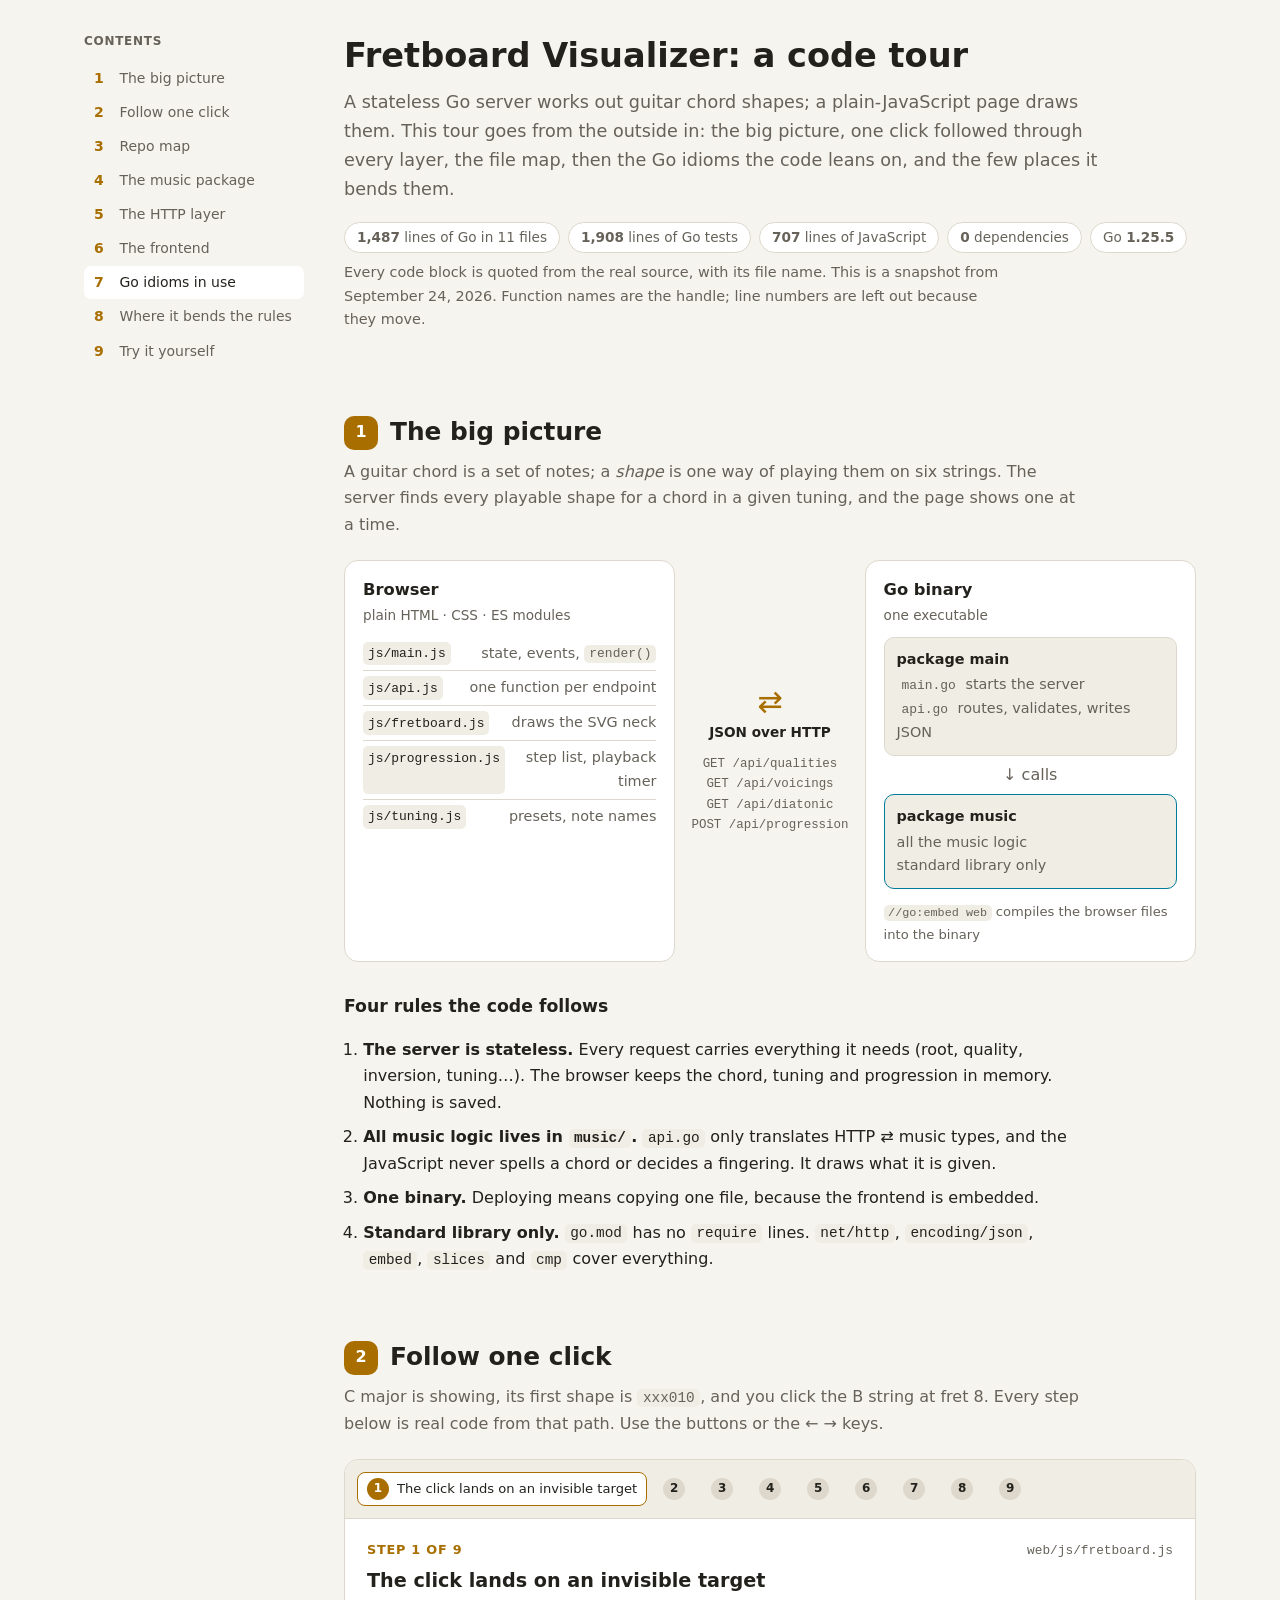
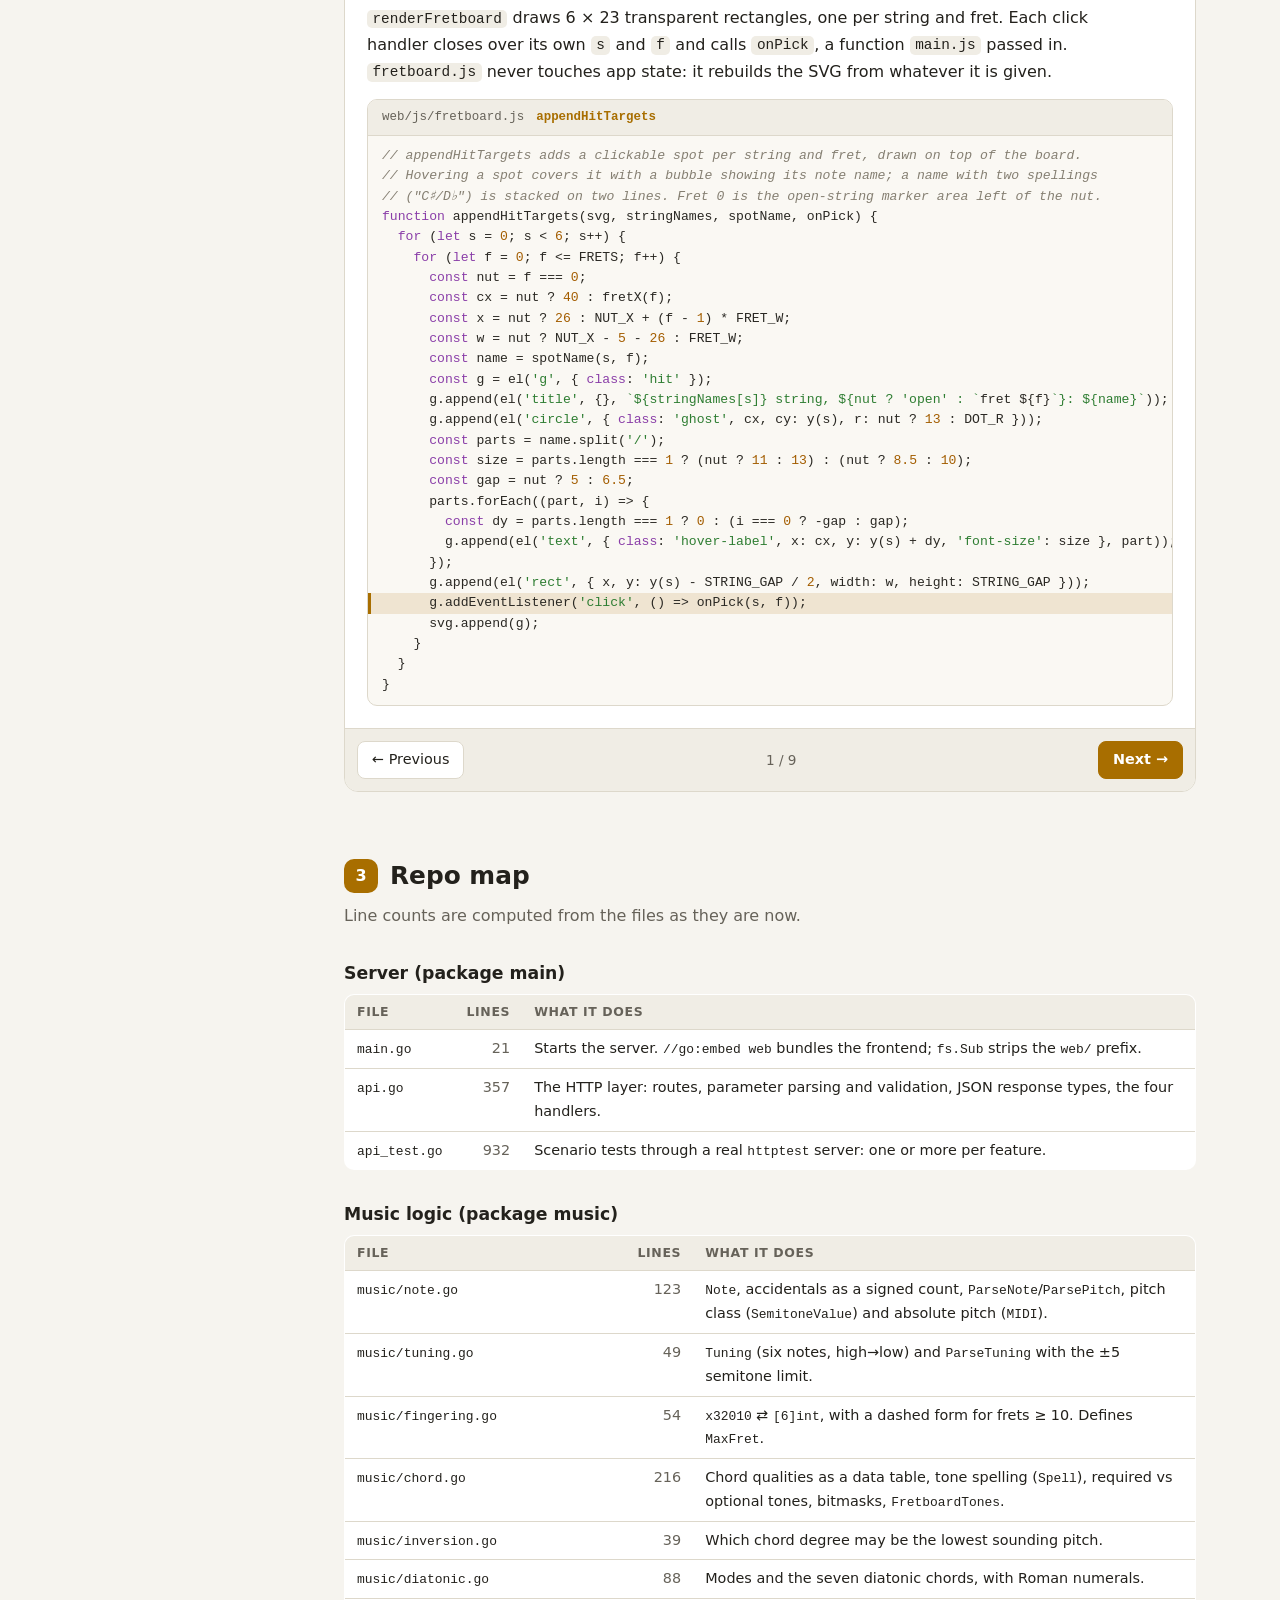
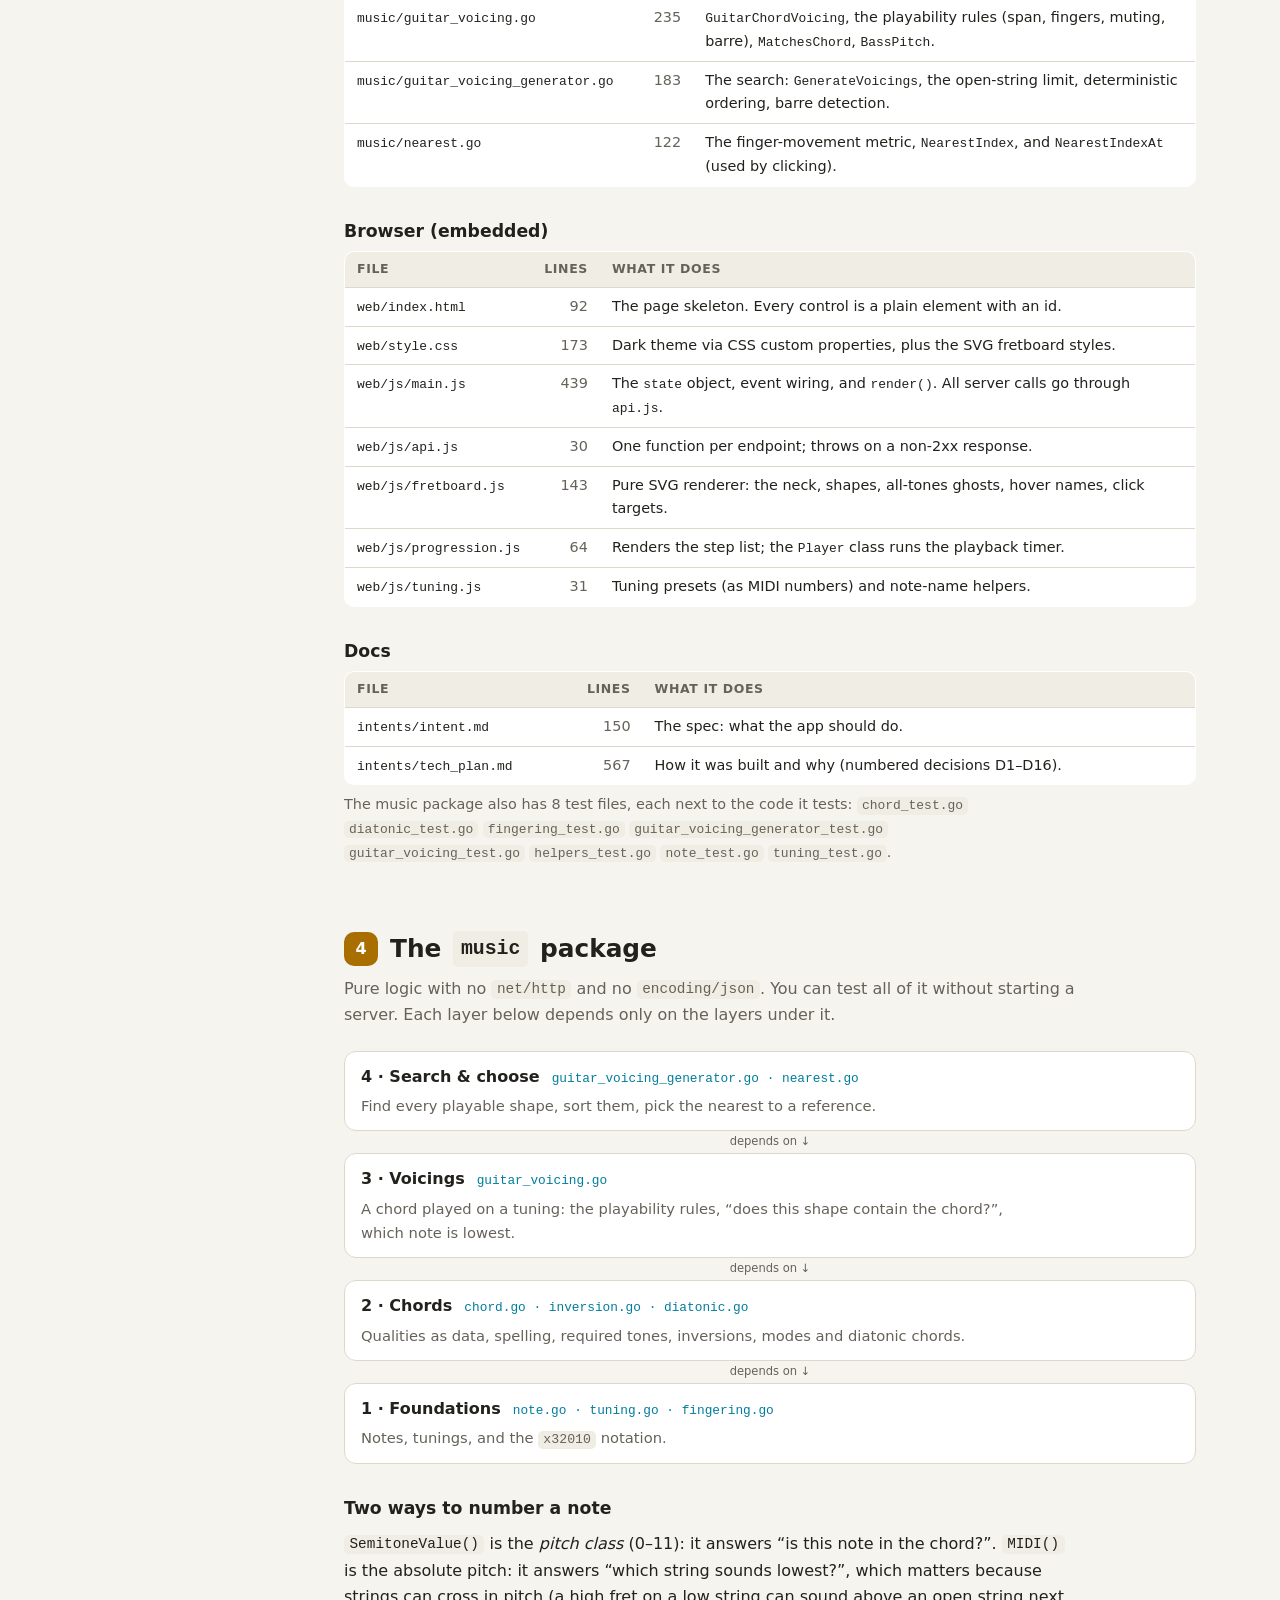
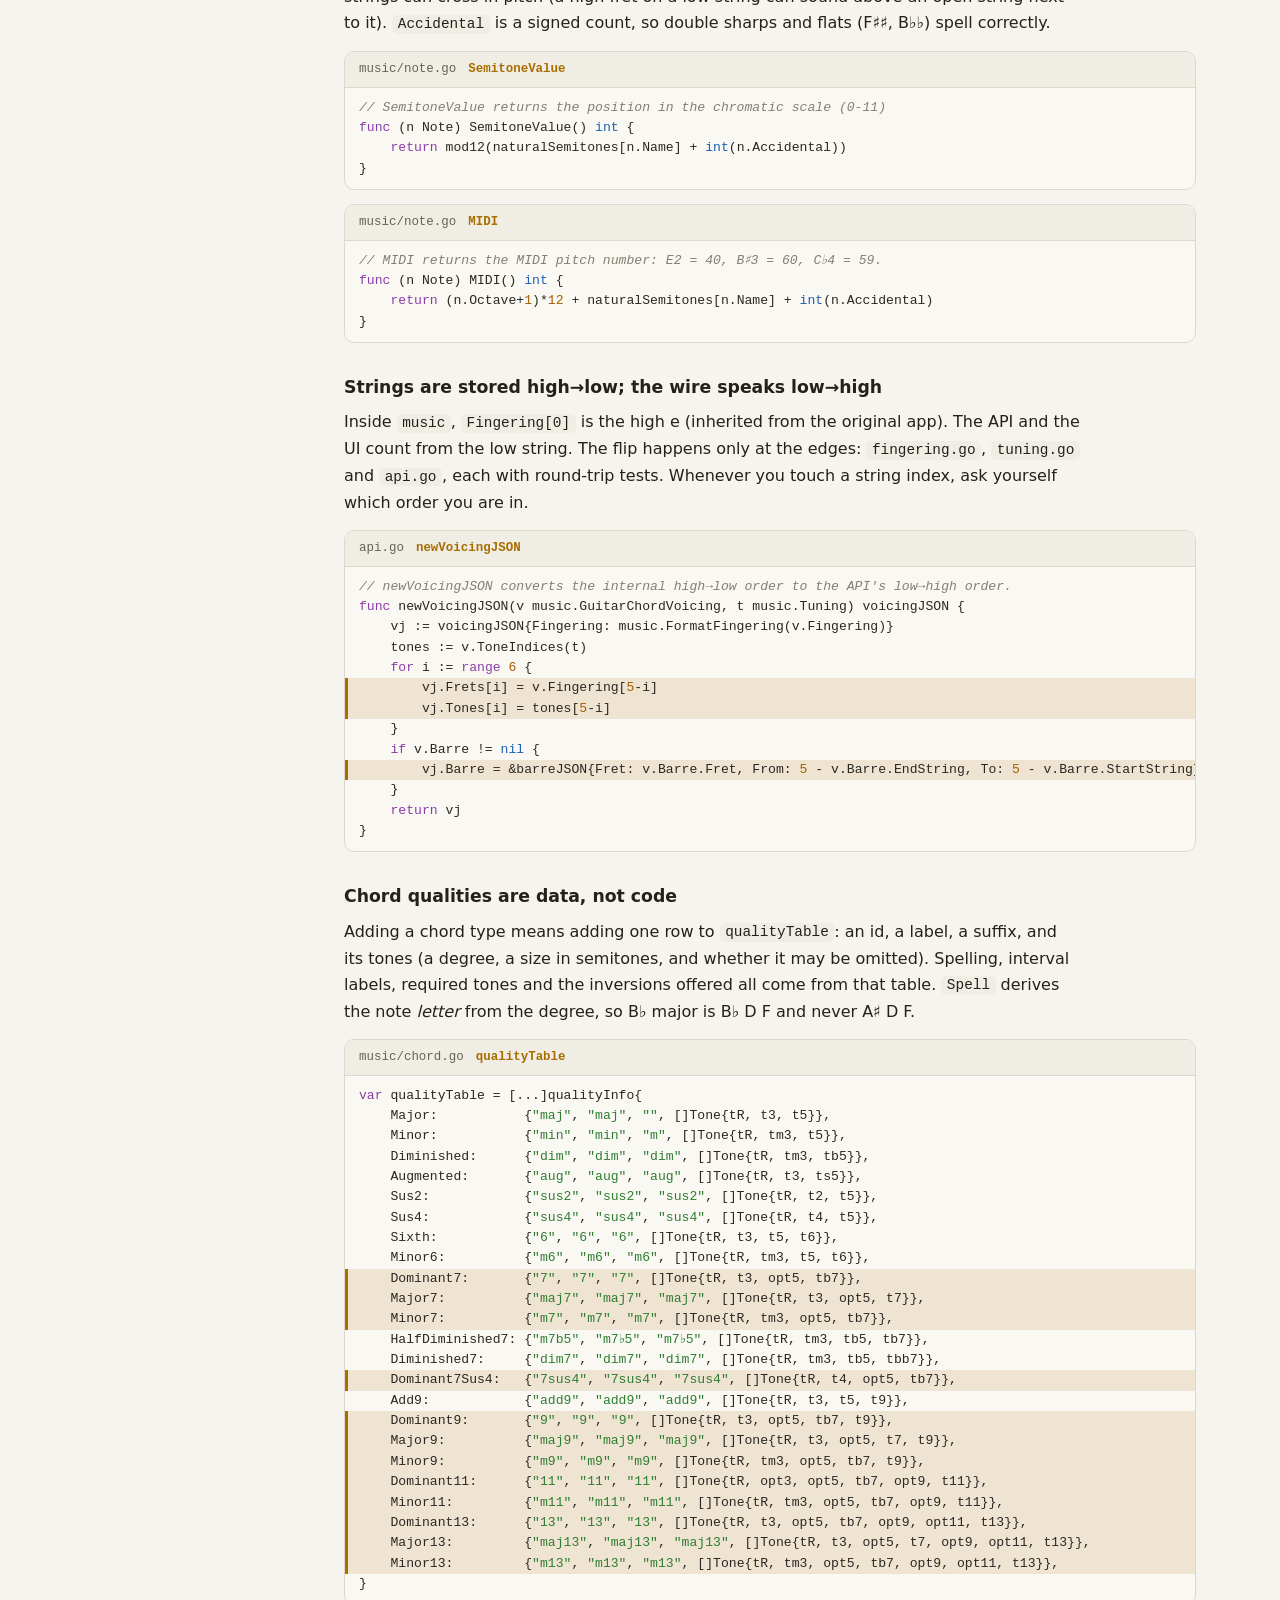
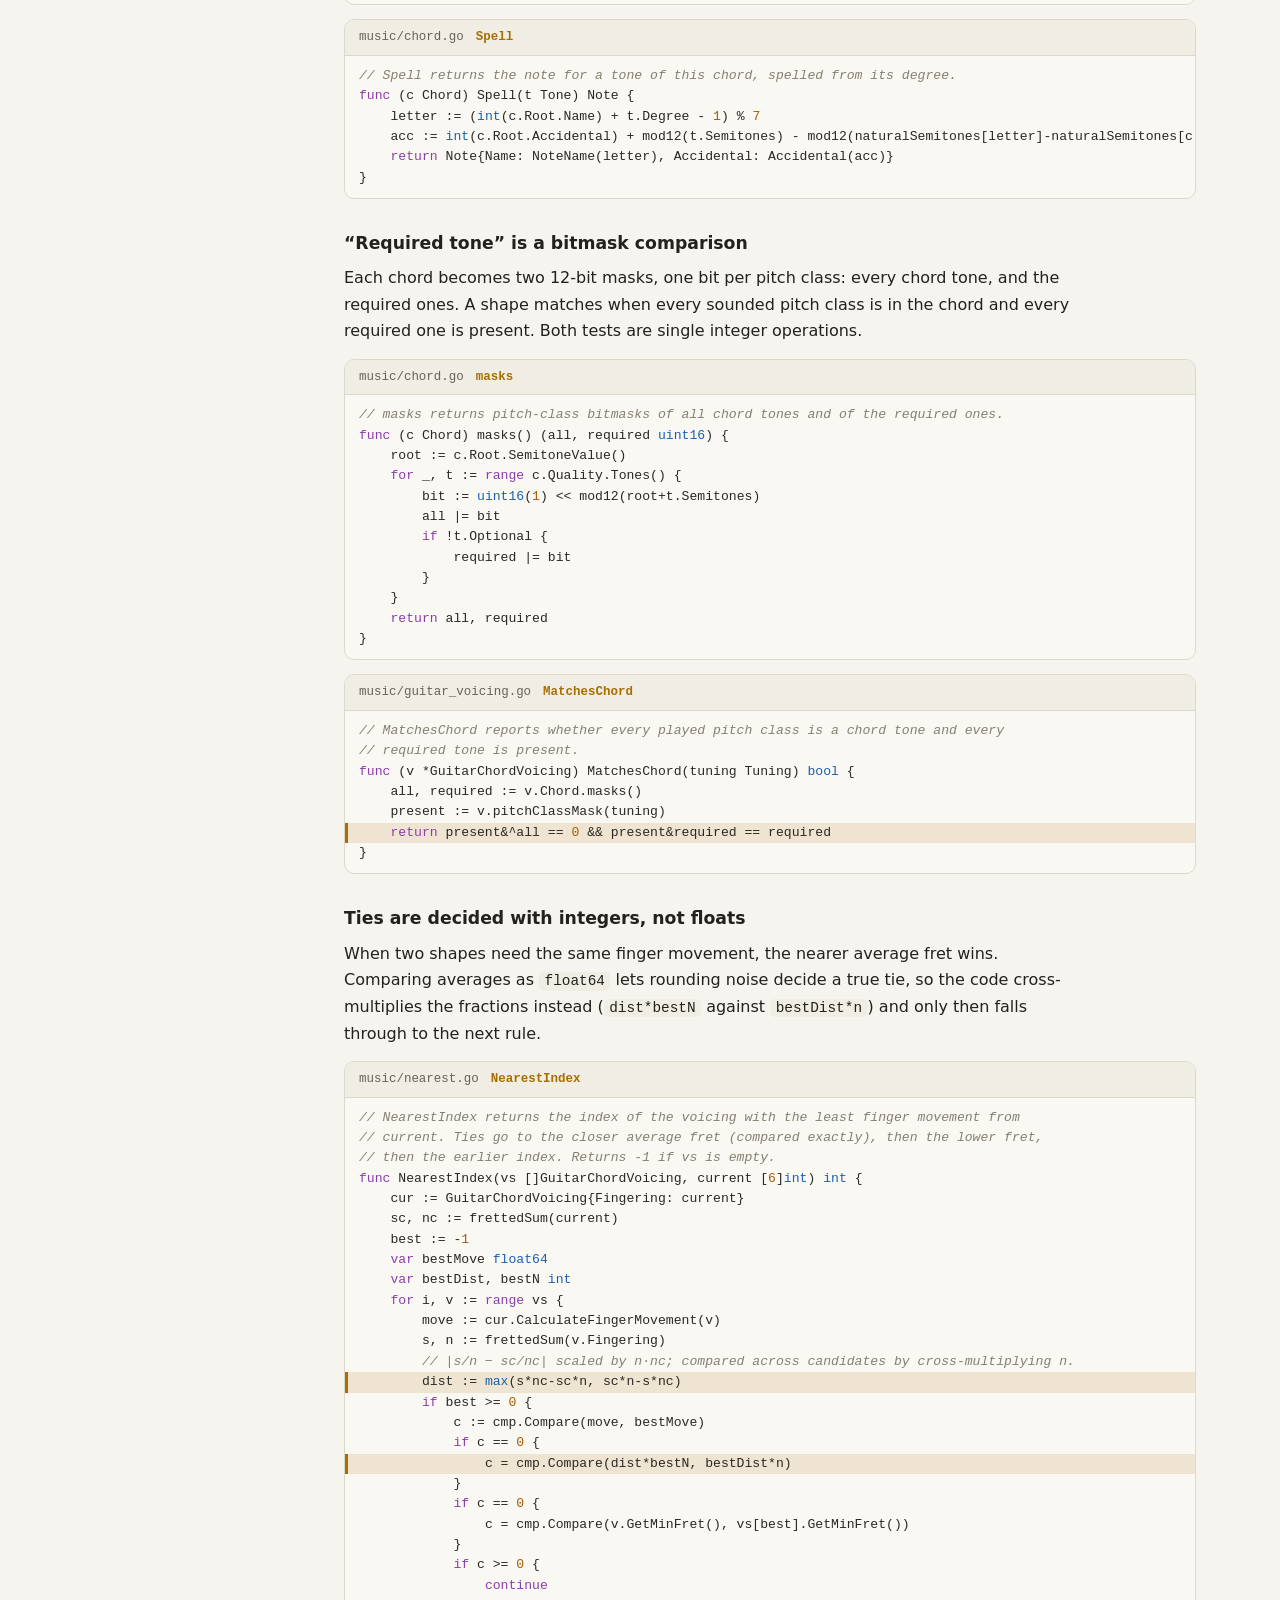
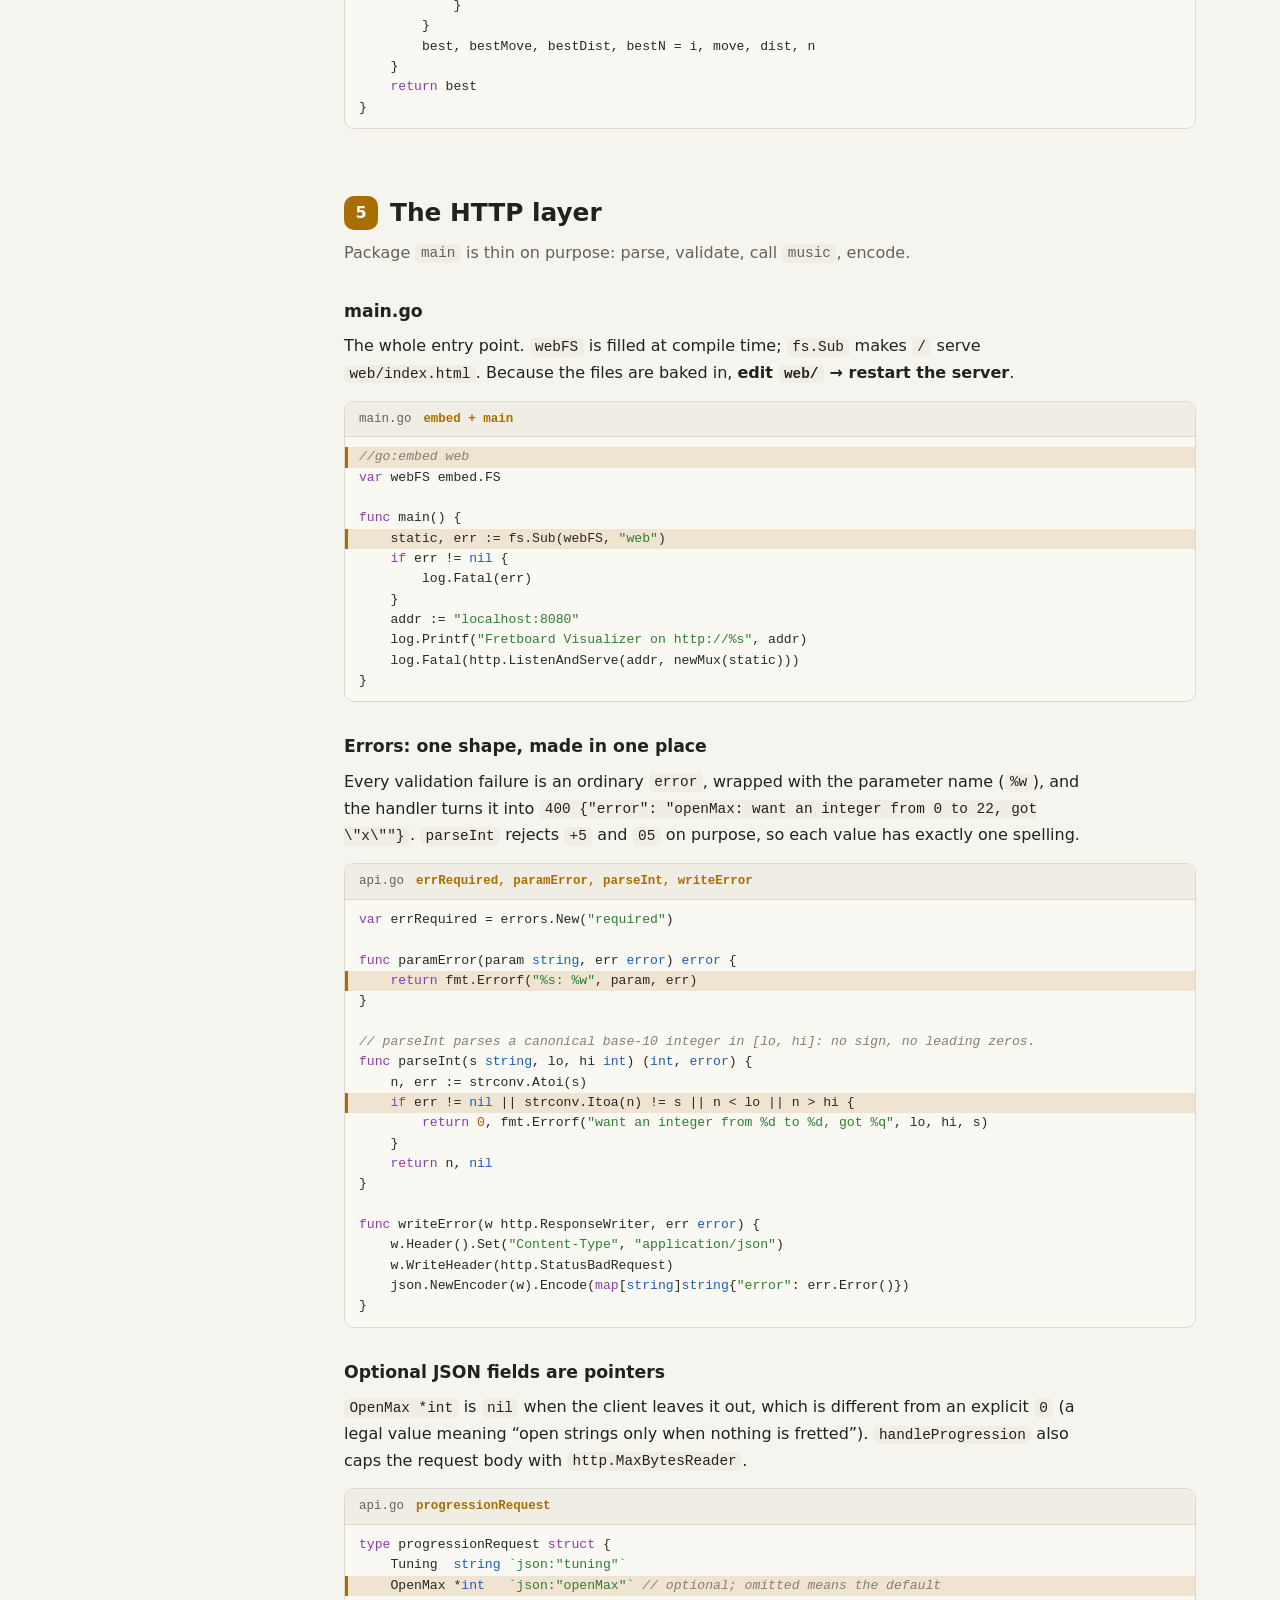
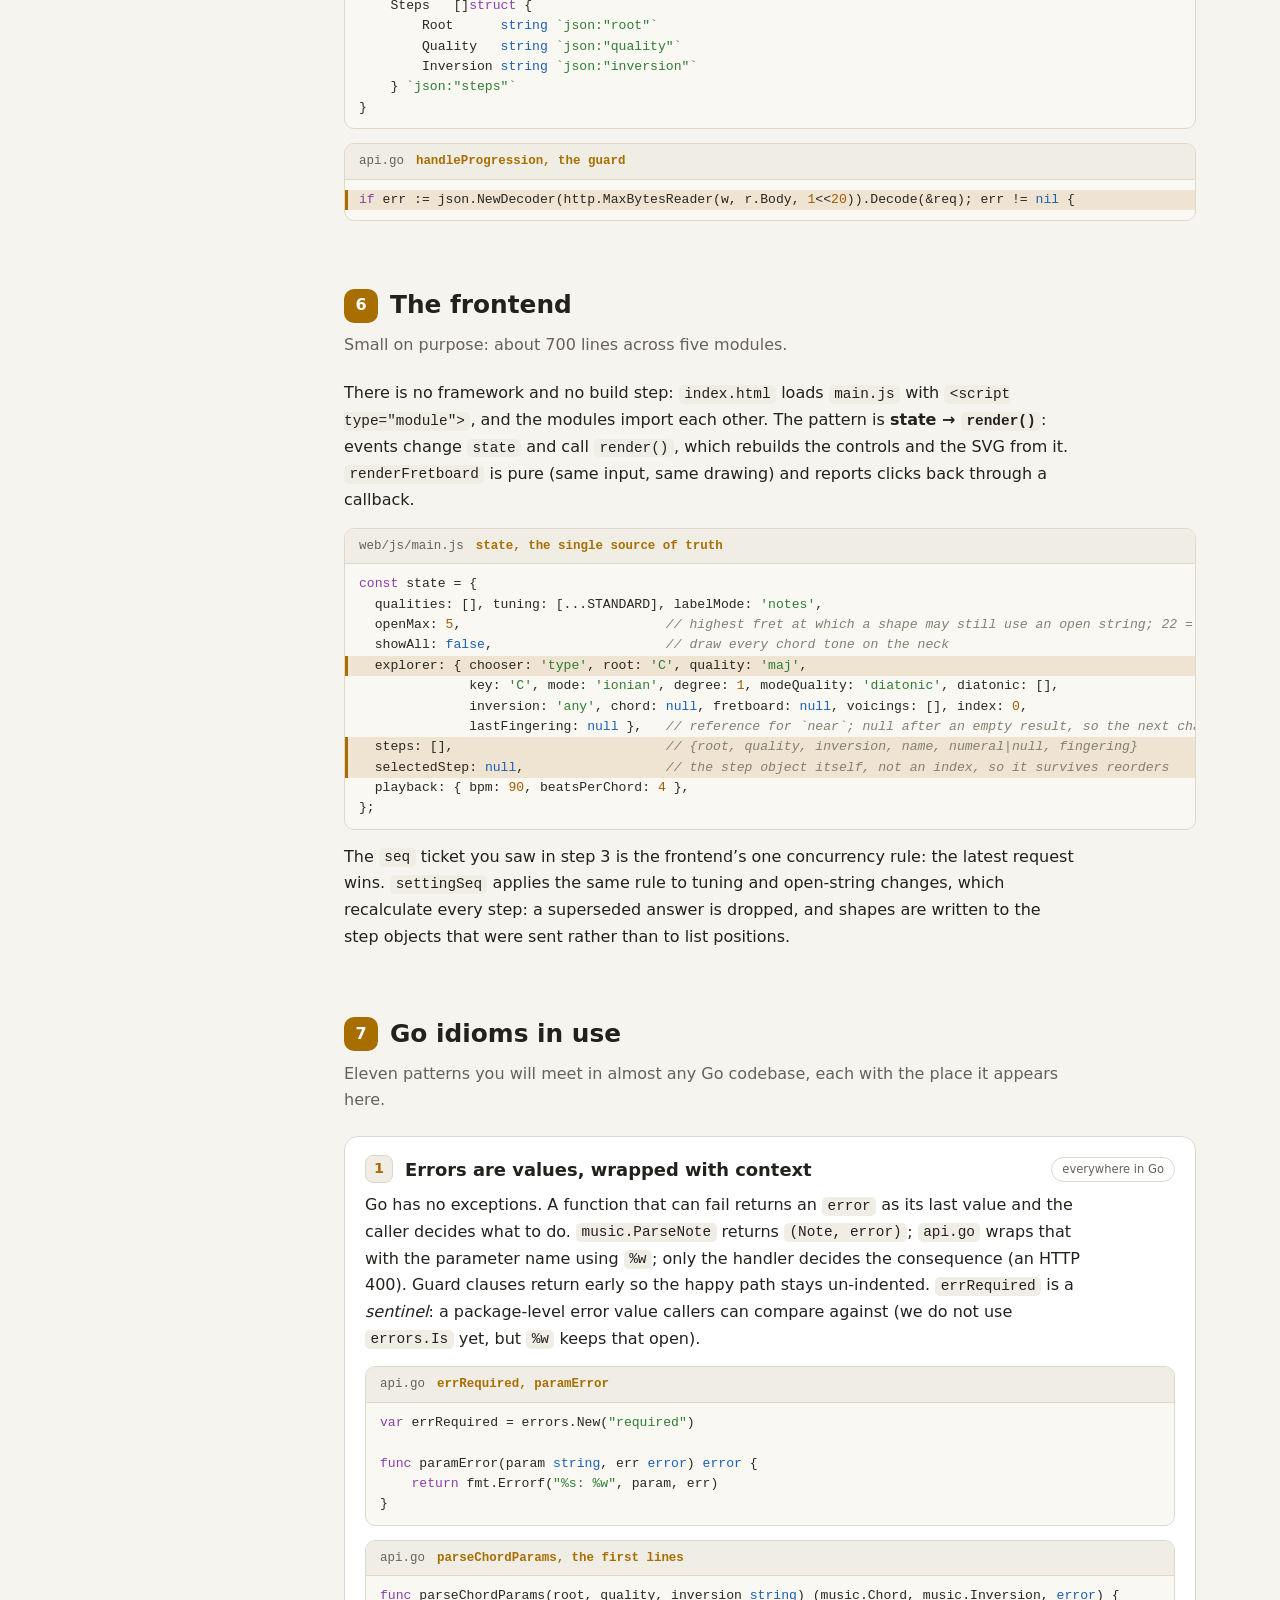
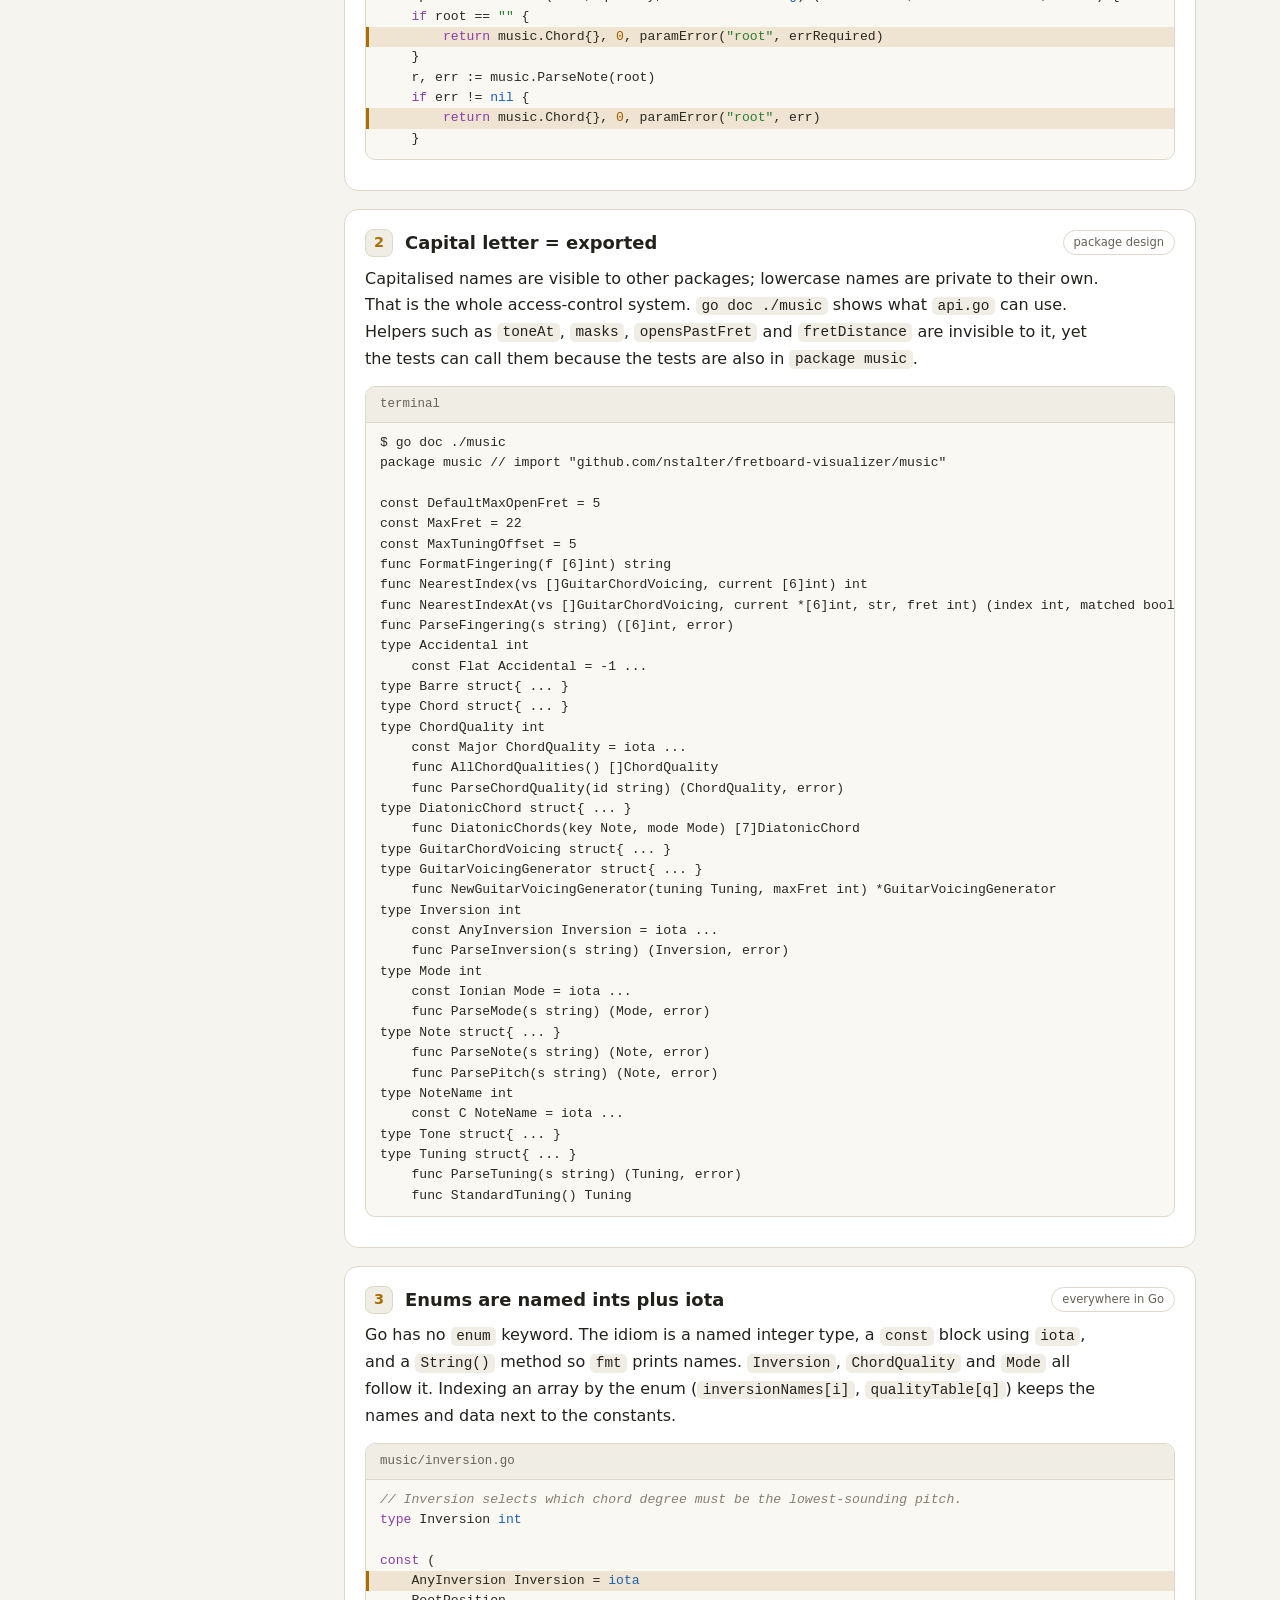
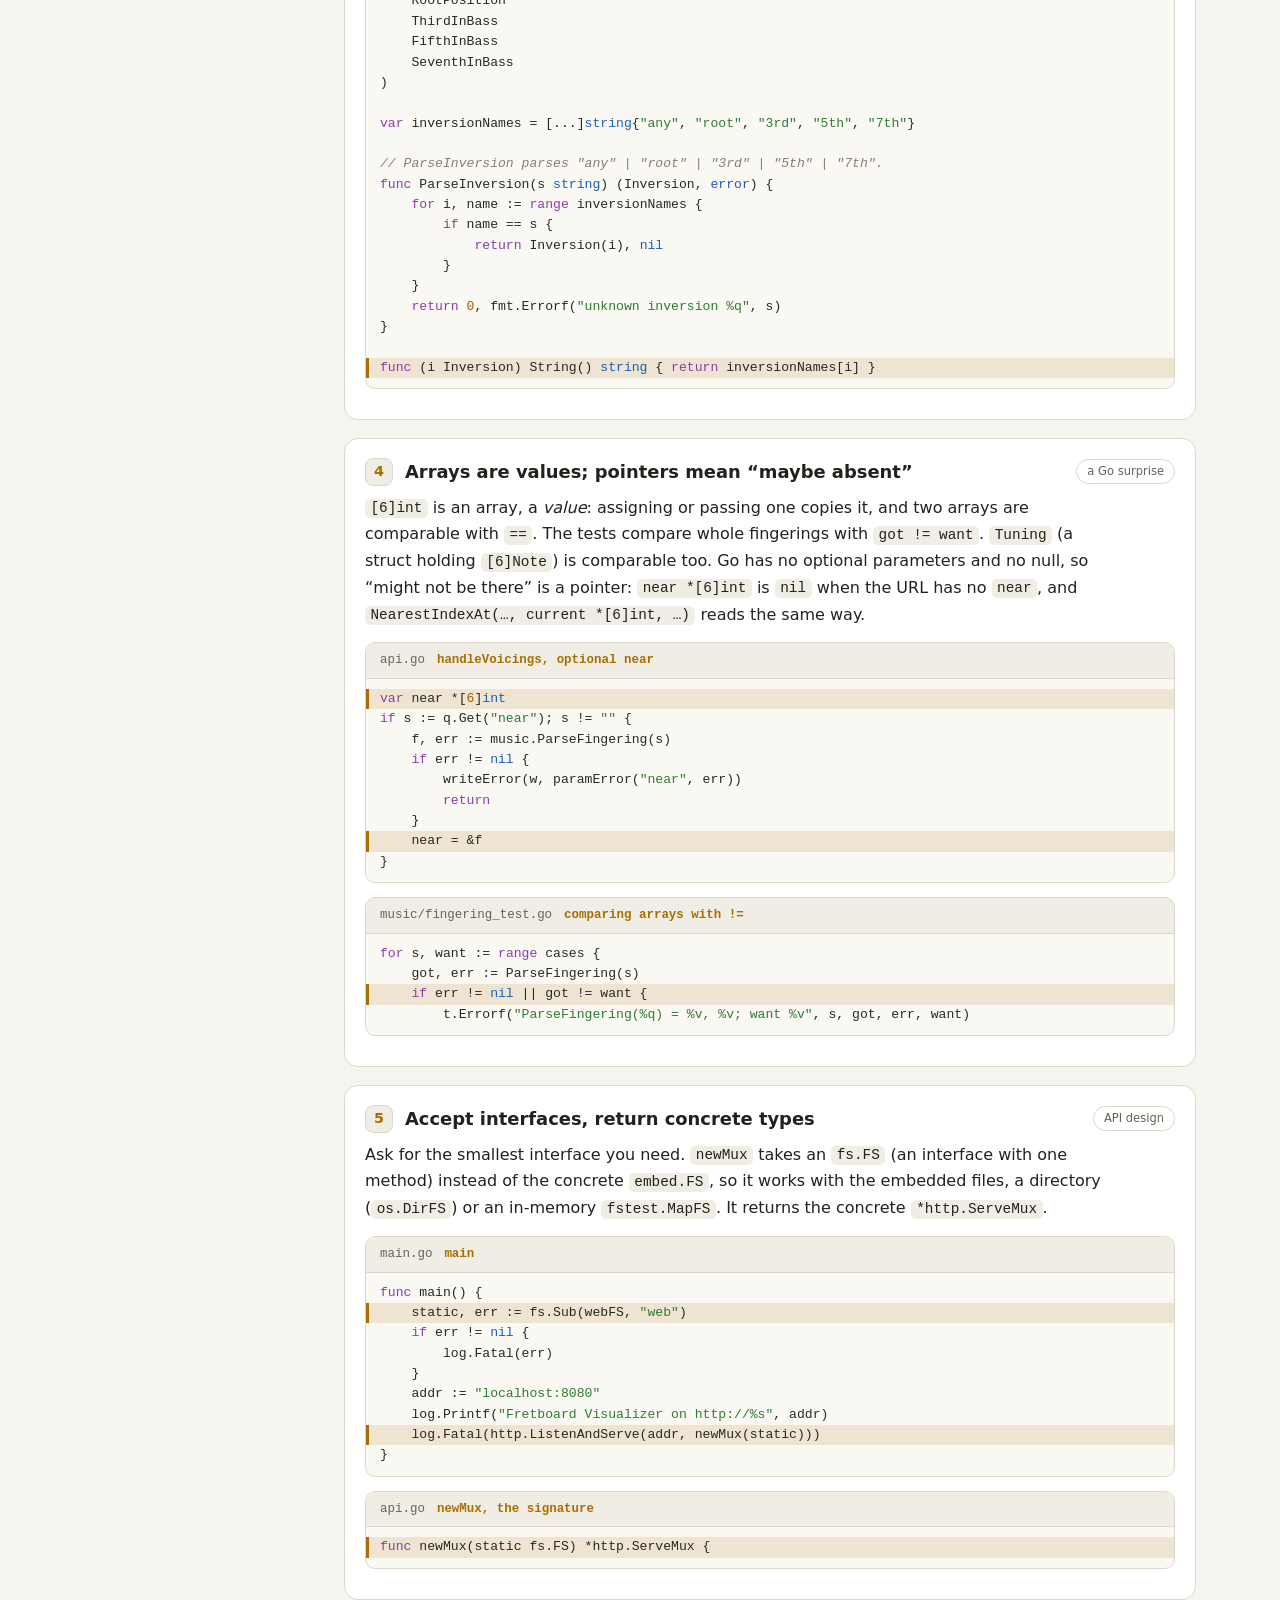
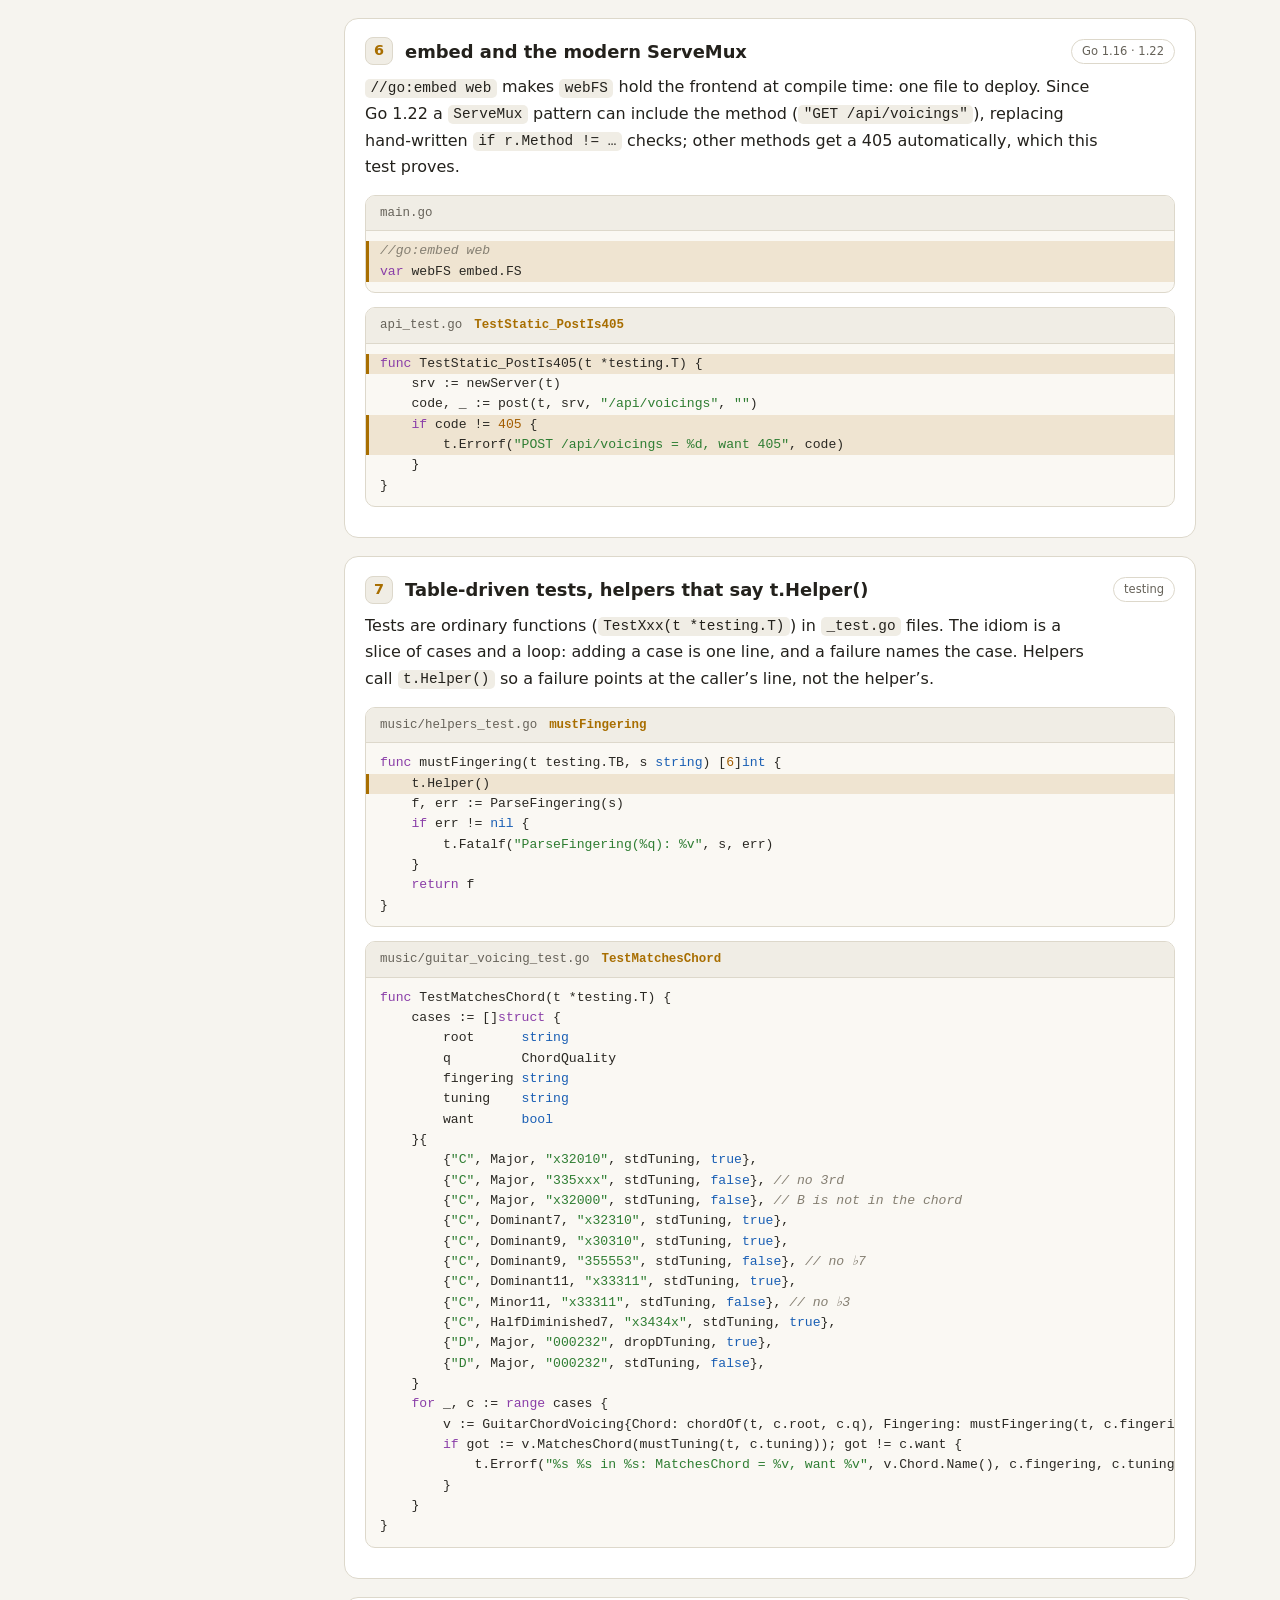
==== docs/code-tour.html @ f8a9f5ad "Add the spec, tech plan, code tour and README for the web app - intents/intent.md: what the app shou" ====
<!doctype html><html lang="en"><head><meta charset="utf-8"><meta name="viewport" content="width=device-width, initial-scale=1"><title>Fretboard Visualizer: code tour</title><style>
:root{--bg:#15171c;--panel:#1e2128;--panel2:#252932;--edge:#2f3440;--text:#e8e6e1;--muted:#9a9ca3;--accent:#e0a73a;--accent-ink:#1f1604;--link:#7db3ff;
--code-bg:#0f1115;--code-text:#d6d4cf;--k:#c792ea;--s:#a5d6a7;--c:#7f8794;--n:#f2b84b;--t:#82aaff;--hl:rgba(224,167,58,.17);--go:#00add8}
@media (prefers-color-scheme:light){:root{--bg:#f6f4ef;--panel:#fff;--panel2:#f0ede5;--edge:#ddd8cb;--text:#23211c;--muted:#666259;--accent:#a86e00;--accent-ink:#fff;--link:#1a5fb4;
--code-bg:#faf8f3;--code-text:#2a2823;--k:#8a3ea8;--s:#2e7d32;--c:#857f72;--n:#a35d00;--t:#1a5fb4;--hl:rgba(168,110,0,.14);--go:#007d9c}}
*{box-sizing:border-box}html{scroll-behavior:smooth;scroll-padding-top:20px}
body{margin:0;background:var(--bg);color:var(--text);font:16px/1.65 system-ui,-apple-system,"Segoe UI",sans-serif}
a{color:var(--link)}code,pre{font-family:ui-monospace,"SF Mono",Menlo,Consolas,monospace}
code{font-size:.9em;background:var(--panel2);padding:.1em .38em;border-radius:5px}
.wrap{display:grid;grid-template-columns:220px minmax(0,1fr);gap:40px;max-width:1160px;margin:0 auto;padding:0 24px}
nav.toc{position:sticky;top:0;align-self:start;height:100vh;overflow:auto;padding:32px 0;font-size:14px}
nav.toc strong{display:block;margin-bottom:10px;color:var(--muted);font-weight:600;text-transform:uppercase;letter-spacing:.06em;font-size:12px}
nav.toc a{display:flex;gap:10px;padding:5px 10px;margin:1px 0;border-radius:7px;color:var(--muted);text-decoration:none}
nav.toc a b{color:var(--accent);font-weight:600;min-width:1.1em}
nav.toc a:hover{background:var(--panel)}nav.toc a.on{background:var(--panel);color:var(--text)}
main{min-width:0;padding:36px 0 110px}
header.hero{padding-bottom:8px}
h1{font-size:2.1rem;line-height:1.2;margin:0 0 12px}
.lead{font-size:1.1rem;color:var(--muted);max-width:44em;margin:0 0 18px}
.chips{display:flex;flex-wrap:wrap;gap:8px;margin:0 0 6px}
.chip{background:var(--panel);border:1px solid var(--edge);border-radius:99px;padding:3px 12px;font-size:.85rem;color:var(--muted)}
.chip code{background:none;padding:0}
a.chip.link{text-decoration:none;color:var(--link)}a.chip.link:hover{border-color:var(--link)}
.small{color:var(--muted);font-size:.9rem}
section{margin-top:64px}
h2{display:flex;align-items:center;gap:12px;font-size:1.55rem;margin:0 0 6px}
h2 .num{display:inline-grid;place-items:center;width:34px;height:34px;border-radius:10px;background:var(--accent);color:var(--accent-ink);font-size:1rem;font-weight:700}
h2 code{font-size:.8em}
h3{font-size:1.08rem;margin:30px 0 6px}
p.intro{color:var(--muted);margin:4px 0 22px;max-width:46em}
p{margin:8px 0;max-width:46em}
/* architecture */
.arch{display:grid;grid-template-columns:1fr auto 1fr;gap:16px;align-items:stretch;margin:8px 0 6px}
.box{background:var(--panel);border:1px solid var(--edge);border-radius:14px;padding:16px 18px}
.box h4{margin:0 0 10px;font-size:1.02rem;display:flex;flex-direction:column}
.box h4 span{font-weight:400;color:var(--muted);font-size:.85rem}
.files{list-style:none;margin:0;padding:0}.files li{display:flex;justify-content:space-between;gap:10px;padding:5px 0;border-top:1px solid var(--edge);font-size:.9rem}
.files li:first-child{border-top:0}.files li span{color:var(--muted);text-align:right}
.wire{display:flex;flex-direction:column;align-items:center;justify-content:center;text-align:center;font-size:.85rem;color:var(--muted);gap:4px}
.wire .arrow{font-size:1.9rem;color:var(--accent);line-height:1}.wire strong{color:var(--text)}
.wire ul{list-style:none;margin:6px 0 0;padding:0;font-family:ui-monospace,Menlo,monospace;font-size:.78rem}
.server .pkg{border:1px solid var(--edge);border-radius:10px;padding:10px 12px;background:var(--panel2);font-size:.9rem}
.server .pkg b{display:block;margin-bottom:2px}.server .pkg span{color:var(--muted)}
.server .pkg.music{border-color:var(--go)}
.server .down{text-align:center;color:var(--muted);margin:6px 0}
.server .embed{margin-top:12px;font-size:.82rem;color:var(--muted)}
@media(max-width:820px){.arch{grid-template-columns:1fr}.wire{flex-direction:row;flex-wrap:wrap;justify-content:center}.wire .arrow{transform:rotate(90deg)}}
.rules{padding-left:1.2em;max-width:46em}.rules li{margin:8px 0}
/* stepper */
.stepper{border:1px solid var(--edge);background:var(--panel);border-radius:14px;overflow:hidden}
.step-nav{display:flex;flex-wrap:wrap;gap:6px;padding:12px;border-bottom:1px solid var(--edge);background:var(--panel2)}
.step-nav button{display:flex;align-items:center;gap:8px;font:inherit;font-size:.82rem;color:var(--muted);background:transparent;border:1px solid transparent;border-radius:8px;padding:5px 9px;cursor:pointer;text-align:left}
.step-nav button b{display:inline-grid;place-items:center;min-width:22px;height:22px;border-radius:99px;background:var(--edge);color:var(--text);font-size:.75rem}
.step-nav button span{display:none}
.step-nav button.on{color:var(--text);border-color:var(--accent);background:var(--panel)}.step-nav button.on b{background:var(--accent);color:var(--accent-ink)}
.step-nav button.on span{display:inline;max-width:26em}
.step-body{padding:6px 22px 8px}
.js .step{display:none}.js .step.active{display:block}
.step header{display:flex;flex-wrap:wrap;align-items:baseline;gap:4px 14px;margin-top:14px}
.step header h3{margin:0;font-size:1.2rem;flex:1 1 100%;order:2}
.stepno{order:1;color:var(--accent);font-size:.8rem;font-weight:600;text-transform:uppercase;letter-spacing:.06em}
.where{order:1;margin-left:auto;font-family:ui-monospace,Menlo,monospace;font-size:.8rem;color:var(--muted)}
.step-ctl{display:flex;align-items:center;justify-content:space-between;padding:12px;border-top:1px solid var(--edge);background:var(--panel2)}
.step-ctl button,button.more{font:inherit;font-size:.9rem;color:var(--text);background:var(--panel);border:1px solid var(--edge);border-radius:8px;padding:6px 14px;cursor:pointer}
.step-ctl button:hover,button.more:hover{border-color:var(--accent)}
.step-ctl button.primary{background:var(--accent);border-color:var(--accent);color:var(--accent-ink);font-weight:600}
#step-count{color:var(--muted);font-size:.85rem}
.see{margin:12px 0 4px;font-size:.85rem;color:var(--muted)}
/* code */
figure.code{margin:14px 0;border:1px solid var(--edge);border-radius:10px;background:var(--code-bg);overflow:hidden;position:relative}
figure.code figcaption{display:flex;flex-wrap:wrap;gap:4px 12px;align-items:baseline;padding:7px 14px;border-bottom:1px solid var(--edge);background:var(--panel2);font-size:.78rem}
figcaption .file{font-family:ui-monospace,Menlo,monospace;color:var(--muted)}figcaption .fn{font-family:ui-monospace,Menlo,monospace;color:var(--accent);font-weight:600}
figure.code pre{margin:0;padding:10px 14px;overflow-x:auto;font-size:.82rem;line-height:1.55;color:var(--code-text);tab-size:4}
figure.code pre code{background:none;padding:0;font-size:inherit;display:block}
.ln{display:block;white-space:pre;padding:0 14px;margin:0 -14px}.ln.hl{background:var(--hl);box-shadow:inset 3px 0 0 var(--accent)}
.k{color:var(--k)}.s{color:var(--s)}.c{color:var(--c);font-style:italic}.n{color:var(--n)}.t{color:var(--t)}
figure.term pre{color:var(--code-text)}
.js figure.long:not(.open) pre{max-height:31em;overflow:hidden}
.js figure.long:not(.open)::after{content:"";position:absolute;left:0;right:0;bottom:42px;height:70px;background:linear-gradient(transparent,var(--code-bg));pointer-events:none}
figure.long button.more{display:block;width:calc(100% - 24px);margin:10px 12px 12px}
/* table */
table.map{width:100%;border-collapse:collapse;font-size:.9rem;background:var(--panel);border:1px solid var(--edge);border-radius:10px;overflow:hidden}
table.map th,table.map td{text-align:left;padding:7px 12px;border-top:1px solid var(--edge);vertical-align:top}
table.map thead th{border-top:0;background:var(--panel2);color:var(--muted);font-size:.78rem;text-transform:uppercase;letter-spacing:.05em}
table.map td.n{text-align:right;color:var(--muted);font-variant-numeric:tabular-nums;width:4.5em}
table.map td:first-child{white-space:nowrap}table.map td code{background:none;padding:0}
/* layers */
.layers{list-style:none;margin:8px 0 0;padding:0;display:flex;flex-direction:column;gap:0}
.layers li{position:relative;background:var(--panel);border:1px solid var(--edge);border-radius:12px;padding:12px 16px;margin-bottom:22px}
.layers li:not(:last-child)::after{content:"depends on ↓";position:absolute;left:50%;bottom:-21px;transform:translateX(-50%);font-size:.72rem;color:var(--muted);background:var(--bg);padding:0 8px;line-height:20px}
.layers li:last-child{margin-bottom:0}.layers li b{margin-right:12px}.layers .files{font-family:ui-monospace,Menlo,monospace;font-size:.8rem;color:var(--go)}.layers p{margin:4px 0 0;color:var(--muted);font-size:.92rem}
/* cards */
.card{background:var(--panel);border:1px solid var(--edge);border-radius:14px;padding:6px 20px 16px;margin:18px 0;scroll-margin-top:16px}
.card header{display:flex;align-items:center;gap:12px;margin-top:12px}.card header h3{margin:0;font-size:1.12rem;flex:1}
.card .num{display:inline-grid;place-items:center;min-width:28px;height:28px;border-radius:8px;background:var(--panel2);border:1px solid var(--edge);color:var(--accent);font-weight:700;font-size:.9rem}
.tag{font-size:.72rem;color:var(--muted);border:1px solid var(--edge);border-radius:99px;padding:2px 10px;white-space:nowrap}
.bends{list-style:none;padding:0;margin:0}.bends li{background:var(--panel);border:1px solid var(--edge);border-left:4px solid var(--accent);border-radius:10px;padding:2px 18px 12px;margin:14px 0}
.bends h3{margin:14px 0 2px}
ol.order{max-width:46em}ol.order li{margin:6px 0}
aside.callout{border-left:4px solid var(--accent);background:var(--panel);padding:10px 16px;border-radius:8px;margin:14px 0}
@media(max-width:900px){.wrap{grid-template-columns:1fr;padding:0 16px;gap:0}nav.toc{position:static;height:auto;padding:16px 0 0;display:flex;flex-wrap:wrap;gap:4px}nav.toc strong{flex:1 1 100%;margin:0 0 4px}h1{font-size:1.7rem}}
@media print{nav.toc{display:none}.wrap{display:block}.js .step{display:block!important}}
</style></head><body><div class="wrap"><nav class="toc" aria-label="Contents"><strong>Contents</strong><a href="#overview"><b>1</b>The big picture</a><a href="#click"><b>2</b>Follow one click</a><a href="#map"><b>3</b>Repo map</a><a href="#music"><b>4</b>The music package</a><a href="#http"><b>5</b>The HTTP layer</a><a href="#web"><b>6</b>The frontend</a><a href="#idioms"><b>7</b>Go idioms in use</a><a href="#bends"><b>8</b>Where it bends the rules</a><a href="#try"><b>9</b>Try it yourself</a></nav><main><header class="hero"><h1>Fretboard Visualizer: a code tour</h1><p class="lead">A stateless Go server works out guitar chord shapes; a plain-JavaScript page draws them. This tour goes from the outside in: the big picture, one click followed through every layer, the file map, then the Go idioms the code leans on, and the few places it bends them.</p><div class="chips"><span class="chip"><strong>1,487</strong> lines of Go in 11 files</span><span class="chip"><strong>1,908</strong> lines of Go tests</span><span class="chip"><strong>707</strong> lines of JavaScript</span><span class="chip"><strong>0</strong> dependencies</span><span class="chip">Go <strong>1.25.5</strong></span></div><p class="small">Every code block is quoted from the real source, with its file name. This is a snapshot from September 24, 2026. Function names are the handle; line numbers are left out because they move.</p></header><section id="overview"><h2><span class="num">1</span>The big picture</h2><p class="intro">A guitar chord is a set of notes; a <em>shape</em> is one way of playing them on six strings. The server finds every playable shape for a chord in a given tuning, and the page shows one at a time.</p>
<div class="arch" role="img" aria-label="Browser talks JSON over HTTP to a single Go binary made of package main and package music">
  <div class="box">
    <h4>Browser <span>plain HTML · CSS · ES modules</span></h4>
    <ul class="files">
      <li><code>js/main.js</code><span>state, events, <code>render()</code></span></li>
      <li><code>js/api.js</code><span>one function per endpoint</span></li>
      <li><code>js/fretboard.js</code><span>draws the SVG neck</span></li>
      <li><code>js/progression.js</code><span>step list, playback timer</span></li>
      <li><code>js/tuning.js</code><span>presets, note names</span></li>
    </ul>
  </div>
  <div class="wire">
    <div class="arrow">⇄</div>
    <strong>JSON over HTTP</strong>
    <ul>
      <li>GET /api/qualities</li>
      <li>GET /api/voicings</li>
      <li>GET /api/diatonic</li>
      <li>POST /api/progression</li>
    </ul>
  </div>
  <div class="box server">
    <h4>Go binary <span>one executable</span></h4>
    <div class="pkg"><b>package main</b><span><code>main.go</code> starts the server<br><code>api.go</code> routes, validates, writes JSON</span></div>
    <div class="down">↓ calls</div>
    <div class="pkg music"><b>package music</b><span>all the music logic<br>standard library only</span></div>
    <div class="embed"><code>//go:embed web</code> compiles the browser files into the binary</div>
  </div>
</div><h3>Four rules the code follows</h3>
<ol class="rules">
  <li><strong>The server is stateless.</strong> Every request carries everything it needs (root, quality, inversion, tuning…). The browser keeps the chord, tuning and progression in memory. Nothing is saved.</li>
  <li><strong>All music logic lives in <code>music/</code>.</strong> <code>api.go</code> only translates HTTP ⇄ music types, and the JavaScript never spells a chord or decides a fingering. It draws what it is given.</li>
  <li><strong>One binary.</strong> Deploying means copying one file, because the frontend is embedded.</li>
  <li><strong>Standard library only.</strong> <code>go.mod</code> has no <code>require</code> lines. <code>net/http</code>, <code>encoding/json</code>, <code>embed</code>, <code>slices</code> and <code>cmp</code> cover everything.</li>
</ol></section><section id="click"><h2><span class="num">2</span>Follow one click</h2><p class="intro">C major is showing, its first shape is <code>xxx010</code>, and you click the B string at fret 8. Every step below is real code from that path. Use the buttons or the ← → keys.</p><div class="stepper" id="stepper"><div class="step-nav" id="step-nav" role="tablist" aria-label="Steps"><button type="button" data-step="0" title="The click lands on an invisible target"><b>1</b><span>The click lands on an invisible target</span></button><button type="button" data-step="1" title="main.js decides what to ask"><b>2</b><span>main.js decides what to ask</span></button><button type="button" data-step="2" title="One function talks to the server, and ignores stale answers"><b>3</b><span>One function talks to the server, and ignores stale answers</span></button><button type="button" data-step="3" title="api.js turns options into a URL"><b>4</b><span>api.js turns options into a URL</span></button><button type="button" data-step="4" title="Go routes it"><b>5</b><span>Go routes it</span></button><button type="button" data-step="5" title="The handler validates, then hands off to music"><b>6</b><span>The handler validates, then hands off to music</span></button><button type="button" data-step="6" title="music searches every fingering"><b>7</b><span>music searches every fingering</span></button><button type="button" data-step="7" title="…and picks the nearest one"><b>8</b><span>…and picks the nearest one</span></button><button type="button" data-step="8" title="JSON comes back and the page redraws"><b>9</b><span>JSON comes back and the page redraws</span></button></div><div class="step-body"><article class="step" data-step="0"><header><span class="stepno">Step 1 of 9</span><h3>The click lands on an invisible target</h3><span class="where">web/js/fretboard.js</span></header><p><code>renderFretboard</code> draws 6 × 23 transparent rectangles, one per string and fret. Each click handler closes over its own <code>s</code> and <code>f</code> and calls <code>onPick</code>, a function <code>main.js</code> passed in. <code>fretboard.js</code> never touches app state: it rebuilds the SVG from whatever it is given.</p><figure class="code" data-lines="27"><figcaption><span class="file">web/js/fretboard.js</span><span class="fn">appendHitTargets</span></figcaption><pre><code><span class="ln"><span class="c">// appendHitTargets adds a clickable spot per string and fret, drawn on top of the board.</span></span><span class="ln"><span class="c">// Hovering a spot covers it with a bubble showing its note name; a name with two spellings</span></span><span class="ln"><span class="c">// (&quot;C♯/D♭&quot;) is stacked on two lines. Fret 0 is the open-string marker area left of the nut.</span></span><span class="ln"><span class="k">function</span> appendHitTargets(svg, stringNames, spotName, onPick) {</span><span class="ln">  <span class="k">for</span> (<span class="k">let</span> s = <span class="n">0</span>; s &lt; <span class="n">6</span>; s++) {</span><span class="ln">    <span class="k">for</span> (<span class="k">let</span> f = <span class="n">0</span>; f &lt;= FRETS; f++) {</span><span class="ln">      <span class="k">const</span> nut = f === <span class="n">0</span>;</span><span class="ln">      <span class="k">const</span> cx = nut ? <span class="n">40</span> : fretX(f);</span><span class="ln">      <span class="k">const</span> x = nut ? <span class="n">26</span> : NUT_X + (f - <span class="n">1</span>) * FRET_W;</span><span class="ln">      <span class="k">const</span> w = nut ? NUT_X - <span class="n">5</span> - <span class="n">26</span> : FRET_W;</span><span class="ln">      <span class="k">const</span> name = spotName(s, f);</span><span class="ln">      <span class="k">const</span> g = el(<span class="s">&#x27;g&#x27;</span>, { <span class="k">class</span>: <span class="s">&#x27;hit&#x27;</span> });</span><span class="ln">      g.append(el(<span class="s">&#x27;title&#x27;</span>, {}, <span class="s">`${stringNames[s]} string, ${nut ? &#x27;open&#x27; : `</span>fret ${f}<span class="s">`}: ${name}`</span>));</span><span class="ln">      g.append(el(<span class="s">&#x27;circle&#x27;</span>, { <span class="k">class</span>: <span class="s">&#x27;ghost&#x27;</span>, cx, cy: y(s), r: nut ? <span class="n">13</span> : DOT_R }));</span><span class="ln">      <span class="k">const</span> parts = name.split(<span class="s">&#x27;/&#x27;</span>);</span><span class="ln">      <span class="k">const</span> size = parts.length === <span class="n">1</span> ? (nut ? <span class="n">11</span> : <span class="n">13</span>) : (nut ? <span class="n">8.5</span> : <span class="n">10</span>);</span><span class="ln">      <span class="k">const</span> gap = nut ? <span class="n">5</span> : <span class="n">6.5</span>;</span><span class="ln">      parts.forEach((part, i) =&gt; {</span><span class="ln">        <span class="k">const</span> dy = parts.length === <span class="n">1</span> ? <span class="n">0</span> : (i === <span class="n">0</span> ? -gap : gap);</span><span class="ln">        g.append(el(<span class="s">&#x27;text&#x27;</span>, { <span class="k">class</span>: <span class="s">&#x27;hover-label&#x27;</span>, x: cx, y: y(s) + dy, <span class="s">&#x27;font-size&#x27;</span>: size }, part));</span><span class="ln">      });</span><span class="ln">      g.append(el(<span class="s">&#x27;rect&#x27;</span>, { x, y: y(s) - STRING_GAP / <span class="n">2</span>, width: w, height: STRING_GAP }));</span><span class="ln hl">      g.addEventListener(<span class="s">&#x27;click&#x27;</span>, () =&gt; onPick(s, f));</span><span class="ln">      svg.append(g);</span><span class="ln">    }</span><span class="ln">  }</span><span class="ln">}</span></code></pre></figure></article><article class="step" data-step="1"><header><span class="stepno">Step 2 of 9</span><h3>main.js decides what to ask</h3><span class="where">web/js/main.js</span></header><p><code>pickSpot</code> pauses playback (the spec says every explorer control does), then asks for shapes with <code>at=string:fret</code>. If a progression step is loaded, the newly chosen shape is copied into that step, exactly like the ◀ ▶ buttons do.</p><figure class="code" data-lines="11"><figcaption><span class="file">web/js/main.js</span><span class="fn">pickSpot</span></figcaption><pre><code><span class="ln"><span class="c">// pickSpot jumps to a shape of the current chord that plays the clicked spot</span></span><span class="ln"><span class="c">// (string low→high, fret 0 = open), falling back to the shape nearest that fret.</span></span><span class="ln"><span class="k">async</span> <span class="k">function</span> pickSpot(string, fret) {</span><span class="ln">  pause();</span><span class="ln hl">  <span class="k">const</span> data = <span class="k">await</span> loadVoicings({ at: <span class="s">`${string}:${fret}`</span> });</span><span class="ln">  <span class="k">if</span> (!data || !data.voicings.length) <span class="k">return</span>;</span><span class="ln">  <span class="k">if</span> (state.selectedStep) {</span><span class="ln hl">    state.selectedStep.fingering = state.explorer.lastFingering;</span><span class="ln">    render();</span><span class="ln">  }</span><span class="ln">}</span></code></pre></figure></article><article class="step" data-step="2"><header><span class="stepno">Step 3 of 9</span><h3>One function talks to the server, and ignores stale answers</h3><span class="where">web/js/main.js</span></header><p><code>loadVoicings</code> takes a ticket with <code>++seq</code>. When the response arrives, <code>my !== seq</code> drops it if a newer request has started, so a slow answer can never overwrite a fresh one. Then it stores the chord, the shapes and which shape is current.</p><figure class="code" data-lines="30"><figcaption><span class="file">web/js/main.js</span><span class="fn">loadVoicings</span></figcaption><pre><code><span class="ln"><span class="c">// loadVoicings fetches the current chord&#x27;s shapes and picks the one nearest `near`,</span></span><span class="ln"><span class="c">// or the exact `exact` fingering when present. With `at` (&quot;string:fret&quot;) the server picks</span></span><span class="ln"><span class="c">// a shape playing that spot. Returns the response, or null if it was stale or failed.</span></span><span class="ln"><span class="k">async</span> <span class="k">function</span> loadVoicings({ near = state.explorer.lastFingering, exact = <span class="t">null</span>, at = <span class="t">null</span> } = {}) {</span><span class="ln">  <span class="k">const</span> e = state.explorer;</span><span class="ln">  <span class="k">const</span> choice = currentChoice();</span><span class="ln">  <span class="k">if</span> (!choice) <span class="k">return</span> <span class="t">null</span>;</span><span class="ln hl">  <span class="k">const</span> my = ++seq;</span><span class="ln">  <span class="k">let</span> data = <span class="t">null</span>;</span><span class="ln">  <span class="k">try</span> {</span><span class="ln">    data = <span class="k">await</span> api.voicings({ ...choice, inversion: e.inversion, tuning: tuningParam(state.tuning), openMax: state.openMax, near, at });</span><span class="ln hl">    <span class="k">if</span> (my !== seq) <span class="k">return</span> <span class="t">null</span>;</span><span class="ln">    e.chord = data.chord;</span><span class="ln">    e.fretboard = data.fretboard;</span><span class="ln">    e.voicings = data.voicings;</span><span class="ln">    <span class="k">let</span> index = data.nearestIndex ?? <span class="n">0</span>;</span><span class="ln">    <span class="k">if</span> (exact) {</span><span class="ln">      <span class="k">const</span> j = data.voicings.findIndex((v) =&gt; v.fingering === exact);</span><span class="ln">      <span class="k">if</span> (j &gt;= <span class="n">0</span>) index = j;</span><span class="ln">    }</span><span class="ln">    e.index = index;</span><span class="ln">    e.lastFingering = data.voicings.length ? data.voicings[index].fingering : <span class="t">null</span>;</span><span class="ln">    showError(<span class="t">null</span>);</span><span class="ln">  } <span class="k">catch</span> (err) {</span><span class="ln">    <span class="k">if</span> (my === seq) showError(err);</span><span class="ln">    data = <span class="t">null</span>;</span><span class="ln">  }</span><span class="ln">  render();</span><span class="ln">  <span class="k">return</span> data;</span><span class="ln">}</span></code></pre></figure></article><article class="step" data-step="3"><header><span class="stepno">Step 4 of 9</span><h3>api.js turns options into a URL</h3><span class="where">web/js/api.js</span></header><p><code>URLSearchParams</code> handles the escaping (that is why <code>♯</code> and commas are safe) and empty values are skipped. A non-2xx response becomes a thrown <code>Error</code> carrying the server's message.</p><figure class="code" data-lines="12"><figcaption><span class="file">web/js/api.js</span></figcaption><pre><code><span class="ln"><span class="k">function</span> get(path, params) {</span><span class="ln hl">  <span class="k">const</span> qs = <span class="k">new</span> URLSearchParams();</span><span class="ln">  <span class="k">for</span> (<span class="k">const</span> [k, v] <span class="k">of</span> Object.entries(params)) {</span><span class="ln">    <span class="k">if</span> (v !== <span class="t">null</span> &amp;&amp; v !== <span class="t">undefined</span> &amp;&amp; v !== <span class="s">&#x27;&#x27;</span>) qs.set(k, v);</span><span class="ln">  }</span><span class="ln">  <span class="k">return</span> request(<span class="s">`${path}?${qs}`</span>);</span><span class="ln">}</span><span class="ln"> </span><span class="ln"><span class="k">export</span> <span class="k">const</span> qualities = () =&gt; request(<span class="s">&#x27;/api/qualities&#x27;</span>);</span><span class="ln"> </span><span class="ln"><span class="k">export</span> <span class="k">const</span> voicings = ({ root, quality, inversion, tuning, openMax, near, at }) =&gt;</span><span class="ln">  get(<span class="s">&#x27;/api/voicings&#x27;</span>, { root, quality, inversion, tuning, openMax, near, at });</span></code></pre></figure><figure class="code term"><figcaption><span class="file">the request that goes out (main.js also URL-escapes it)</span></figcaption><pre><code>GET /api/voicings?root=C&amp;quality=maj&amp;inversion=any&amp;tuning=E2,A2,D3,G3,B3,E4&amp;openMax=5&amp;near=xxx010&amp;at=4:8
</code></pre></figure></article><article class="step" data-step="4"><header><span class="stepno">Step 5 of 9</span><h3>Go routes it</h3><span class="where">api.go</span></header><p>A <code>ServeMux</code> pattern can include the HTTP method (Go 1.22). <code>&quot;GET /api/voicings&quot;</code> only matches GET, so a POST there gets a 405 for free. The last line serves the embedded frontend for everything else.</p><figure class="code" data-lines="9"><figcaption><span class="file">api.go</span><span class="fn">newMux</span></figcaption><pre><code><span class="ln"><span class="k">func</span> newMux(static fs.FS) *http.ServeMux {</span><span class="ln">	mux := http.NewServeMux()</span><span class="ln">	mux.HandleFunc(<span class="s">&quot;GET /api/qualities&quot;</span>, handleQualities)</span><span class="ln hl">	mux.HandleFunc(<span class="s">&quot;GET /api/voicings&quot;</span>, handleVoicings)</span><span class="ln">	mux.HandleFunc(<span class="s">&quot;GET /api/diatonic&quot;</span>, handleDiatonic)</span><span class="ln">	mux.HandleFunc(<span class="s">&quot;POST /api/progression&quot;</span>, handleProgression)</span><span class="ln hl">	mux.Handle(<span class="s">&quot;GET /&quot;</span>, http.FileServerFS(static))</span><span class="ln">	<span class="k">return</span> mux</span><span class="ln">}</span></code></pre></figure><p class="see">Go idioms here: <a class="chip link" href="#idiom-5">5 · accept interfaces</a> <a class="chip link" href="#idiom-6">6 · embed & mux</a></p></article><article class="step" data-step="5"><header><span class="stepno">Step 6 of 9</span><h3>The handler validates, then hands off to music</h3><span class="where">api.go</span></header><p>Every parameter is checked before any work happens, and each failure becomes a 400 whose message starts with the parameter name. Optional inputs are pointers: <code>near</code> and <code>at</code> stay <code>nil</code> when absent. Then <code>generate</code> builds the shapes and <code>NearestIndexAt</code> picks one.</p><figure class="code" data-lines="56"><figcaption><span class="file">api.go</span><span class="fn">handleVoicings</span></figcaption><pre><code><span class="ln"><span class="k">func</span> handleVoicings(w http.ResponseWriter, r *http.Request) {</span><span class="ln">	q := r.URL.Query()</span><span class="ln hl">	chord, inv, err := parseChordParams(q.Get(<span class="s">&quot;root&quot;</span>), q.Get(<span class="s">&quot;quality&quot;</span>), q.Get(<span class="s">&quot;inversion&quot;</span>))</span><span class="ln">	<span class="k">if</span> err != <span class="t">nil</span> {</span><span class="ln">		writeError(w, err)</span><span class="ln">		<span class="k">return</span></span><span class="ln">	}</span><span class="ln">	tuning, err := parseTuningParam(q.Get(<span class="s">&quot;tuning&quot;</span>))</span><span class="ln">	<span class="k">if</span> err != <span class="t">nil</span> {</span><span class="ln">		writeError(w, err)</span><span class="ln">		<span class="k">return</span></span><span class="ln">	}</span><span class="ln hl">	<span class="k">var</span> near *[<span class="n">6</span>]<span class="t">int</span></span><span class="ln">	<span class="k">if</span> s := q.Get(<span class="s">&quot;near&quot;</span>); s != <span class="s">&quot;&quot;</span> {</span><span class="ln">		f, err := music.ParseFingering(s)</span><span class="ln">		<span class="k">if</span> err != <span class="t">nil</span> {</span><span class="ln">			writeError(w, paramError(<span class="s">&quot;near&quot;</span>, err))</span><span class="ln">			<span class="k">return</span></span><span class="ln">		}</span><span class="ln">		near = &amp;f</span><span class="ln">	}</span><span class="ln hl">	openMax, err := parseOpenMax(q.Get(<span class="s">&quot;openMax&quot;</span>))</span><span class="ln">	<span class="k">if</span> err != <span class="t">nil</span> {</span><span class="ln">		writeError(w, err)</span><span class="ln">		<span class="k">return</span></span><span class="ln">	}</span><span class="ln">	<span class="k">var</span> at *[<span class="n">2</span>]<span class="t">int</span></span><span class="ln">	<span class="k">if</span> s := q.Get(<span class="s">&quot;at&quot;</span>); s != <span class="s">&quot;&quot;</span> {</span><span class="ln">		str, fret, err := parseAt(s)</span><span class="ln">		<span class="k">if</span> err != <span class="t">nil</span> {</span><span class="ln">			writeError(w, paramError(<span class="s">&quot;at&quot;</span>, err))</span><span class="ln">			<span class="k">return</span></span><span class="ln">		}</span><span class="ln">		at = &amp;[<span class="n">2</span>]<span class="t">int</span>{str, fret}</span><span class="ln">	}</span><span class="ln"> </span><span class="ln hl">	vs := generate(tuning, chord, inv, openMax)</span><span class="ln">	resp := voicingsResponse{Chord: newChordJSON(chord), Voicings: []voicingJSON{}}</span><span class="ln">	high2low := chord.FretboardTones(tuning)</span><span class="ln">	<span class="k">for</span> s := <span class="k">range</span> resp.Fretboard {</span><span class="ln">		resp.Fretboard[s] = high2low[<span class="n">5</span>-s]</span><span class="ln">	}</span><span class="ln">	<span class="k">for</span> _, v := <span class="k">range</span> vs {</span><span class="ln">		resp.Voicings = <span class="t">append</span>(resp.Voicings, newVoicingJSON(v, tuning))</span><span class="ln">	}</span><span class="ln">	<span class="k">switch</span> {</span><span class="ln">	<span class="k">case</span> <span class="t">len</span>(vs) == <span class="n">0</span>:</span><span class="ln">	<span class="k">case</span> at != <span class="t">nil</span>:</span><span class="ln hl">		i, matched := music.NearestIndexAt(vs, near, at[<span class="n">0</span>], at[<span class="n">1</span>])</span><span class="ln">		resp.NearestIndex, resp.AtMatched = &amp;i, &amp;matched</span><span class="ln">	<span class="k">case</span> near != <span class="t">nil</span>:</span><span class="ln">		i := music.NearestIndex(vs, *near)</span><span class="ln">		resp.NearestIndex = &amp;i</span><span class="ln">	}</span><span class="ln">	writeJSON(w, resp)</span><span class="ln">}</span></code></pre></figure><p class="see">Go idioms here: <a class="chip link" href="#idiom-1">1 · errors are values</a> <a class="chip link" href="#idiom-4">4 · values & pointers</a> <a class="chip link" href="#idiom-11">11 · DTOs</a></p></article><article class="step" data-step="6"><header><span class="stepno">Step 7 of 9</span><h3>music searches every fingering</h3><span class="where">music/guitar_voicing_generator.go</span></header><p>A depth-first walk over the six strings. Each string may be muted, or fretted at any fret whose pitch class is a chord tone. A branch is abandoned as soon as its fret span exceeds 3. At each leaf the shape must contain every <em>required</em> tone (one bitmask comparison), be playable, respect the inversion and the open-string limit. Even the largest chord (Cmaj13) takes about 3 ms; the version before this one took about 7 s.</p><figure class="code" data-lines="61"><figcaption><span class="file">music/guitar_voicing_generator.go</span><span class="fn">GenerateVoicings</span></figcaption><pre><code><span class="ln"><span class="c">// GenerateVoicings returns every playable voicing of the chord whose lowest pitch</span></span><span class="ln"><span class="c">// satisfies the inversion, sorted by fret (D7).</span></span><span class="ln"><span class="k">func</span> (g *GuitarVoicingGenerator) GenerateVoicings(chord Chord, inv Inversion) []GuitarChordVoicing {</span><span class="ln">	all, required := chord.masks()</span><span class="ln">	at := chord.toneAt()</span><span class="ln">	tones := chord.Quality.Tones()</span><span class="ln"> </span><span class="ln">	<span class="c">// Candidates per string: muted, or any fret whose pitch class is a chord tone.</span></span><span class="ln">	<span class="k">var</span> candidates [<span class="n">6</span>][]<span class="t">int</span></span><span class="ln">	<span class="k">for</span> s := <span class="k">range</span> candidates {</span><span class="ln">		candidates[s] = []<span class="t">int</span>{-<span class="n">1</span>}</span><span class="ln">		open := g.tuning.Strings[s].SemitoneValue()</span><span class="ln">		<span class="k">for</span> fret := <span class="n">0</span>; fret &lt;= g.maxFret; fret++ {</span><span class="ln">			<span class="k">if</span> all&amp;(<span class="n">1</span>&lt;&lt;mod12(open+fret)) != <span class="n">0</span> {</span><span class="ln">				candidates[s] = <span class="t">append</span>(candidates[s], fret)</span><span class="ln">			}</span><span class="ln">		}</span><span class="ln">	}</span><span class="ln"> </span><span class="ln">	voicings := []GuitarChordVoicing{}</span><span class="ln">	<span class="k">var</span> fingering [<span class="n">6</span>]<span class="t">int</span></span><span class="ln hl">	<span class="k">var</span> walk <span class="k">func</span>(s <span class="t">int</span>, present <span class="t">uint16</span>, lo, hi <span class="t">int</span>)</span><span class="ln">	walk = <span class="k">func</span>(s <span class="t">int</span>, present <span class="t">uint16</span>, lo, hi <span class="t">int</span>) {</span><span class="ln">		<span class="k">if</span> s == <span class="n">6</span> {</span><span class="ln hl">			<span class="k">if</span> present&amp;required != required {</span><span class="ln">				<span class="k">return</span></span><span class="ln">			}</span><span class="ln">			v := GuitarChordVoicing{Chord: chord, Fingering: fingering}</span><span class="ln">			v.Barre = detectBarreForVoicing(v.Fingering)</span><span class="ln hl">			<span class="k">if</span> !v.IsPlayable() || opensPastFret(v.Fingering, g.MaxOpenFret) {</span><span class="ln">				<span class="k">return</span></span><span class="ln">			}</span><span class="ln">			bass := at[mod12(v.BassPitch(g.tuning))]</span><span class="ln hl">			<span class="k">if</span> !inv.allowsBass(tones[bass].Degree) {</span><span class="ln">				<span class="k">return</span></span><span class="ln">			}</span><span class="ln">			voicings = <span class="t">append</span>(voicings, v)</span><span class="ln">			<span class="k">return</span></span><span class="ln">		}</span><span class="ln">		open := g.tuning.Strings[s].SemitoneValue()</span><span class="ln">		<span class="k">for</span> _, fret := <span class="k">range</span> candidates[s] {</span><span class="ln">			fingering[s] = fret</span><span class="ln">			<span class="k">switch</span> {</span><span class="ln">			<span class="k">case</span> fret &lt; <span class="n">0</span>:</span><span class="ln">				walk(s+<span class="n">1</span>, present, lo, hi)</span><span class="ln">			<span class="k">case</span> fret == <span class="n">0</span>:</span><span class="ln">				walk(s+<span class="n">1</span>, present|<span class="n">1</span>&lt;&lt;mod12(open), lo, hi)</span><span class="ln">			<span class="k">default</span>:</span><span class="ln">				nlo, nhi := <span class="t">min</span>(lo, fret), <span class="t">max</span>(hi, fret)</span><span class="ln hl">				<span class="k">if</span> nhi-nlo &gt; <span class="n">3</span> { <span class="c">// same limit as IsPlayable&#x27;s fret span</span></span><span class="ln">					<span class="k">continue</span></span><span class="ln">				}</span><span class="ln">				walk(s+<span class="n">1</span>, present|<span class="n">1</span>&lt;&lt;mod12(open+fret), nlo, nhi)</span><span class="ln">			}</span><span class="ln">		}</span><span class="ln">	}</span><span class="ln">	walk(<span class="n">0</span>, <span class="n">0</span>, MaxFret+<span class="n">1</span>, <span class="n">0</span>)</span><span class="ln"> </span><span class="ln">	slices.SortFunc(voicings, compareVoicings)</span><span class="ln">	<span class="k">return</span> voicings</span><span class="ln">}</span></code></pre></figure><p class="see">Go idioms here: <a class="chip link" href="#idiom-9">9 · modern stdlib</a> <a class="chip link" href="#idiom-10">10 · closures</a></p></article><article class="step" data-step="7"><header><span class="stepno">Step 8 of 9</span><h3>…and picks the nearest one</h3><span class="where">music/nearest.go</span></header><p>Among shapes that play exactly the clicked spot, <code>NearestIndex</code> chooses the one with the least finger movement from the current shape. If no shape plays it (a non-chord tone), <code>closestToFret</code> falls back to the shape whose fret range is nearest the click.</p><figure class="code" data-lines="22"><figcaption><span class="file">music/nearest.go</span><span class="fn">NearestIndexAt</span></figcaption><pre><code><span class="ln"><span class="c">// NearestIndexAt picks a voicing for a clicked fretboard spot: string str (internal</span></span><span class="ln"><span class="c">// high→low index) at fret. Among voicings that play exactly that spot it returns the</span></span><span class="ln"><span class="c">// nearest to current (or, when current is nil, the one closest in position to fret),</span></span><span class="ln"><span class="c">// with matched = true. When none play it, it falls back to closestToFret over all of vs</span></span><span class="ln"><span class="c">// with matched = false. Returns -1 if vs is empty.</span></span><span class="ln"><span class="k">func</span> NearestIndexAt(vs []GuitarChordVoicing, current *[<span class="n">6</span>]<span class="t">int</span>, str, fret <span class="t">int</span>) (index <span class="t">int</span>, matched <span class="t">bool</span>) {</span><span class="ln">	<span class="k">var</span> hits []GuitarChordVoicing</span><span class="ln">	<span class="k">var</span> hitIdx []<span class="t">int</span></span><span class="ln">	<span class="k">for</span> i, v := <span class="k">range</span> vs {</span><span class="ln">		<span class="k">if</span> v.Fingering[str] == fret {</span><span class="ln">			hits = <span class="t">append</span>(hits, v)</span><span class="ln">			hitIdx = <span class="t">append</span>(hitIdx, i)</span><span class="ln">		}</span><span class="ln">	}</span><span class="ln">	<span class="k">if</span> <span class="t">len</span>(hits) &gt; <span class="n">0</span> {</span><span class="ln">		<span class="k">if</span> current != <span class="t">nil</span> {</span><span class="ln hl">			<span class="k">return</span> hitIdx[NearestIndex(hits, *current)], <span class="t">true</span></span><span class="ln">		}</span><span class="ln hl">		<span class="k">return</span> hitIdx[closestToFret(hits, <span class="t">nil</span>, fret)], <span class="t">true</span></span><span class="ln">	}</span><span class="ln hl">	<span class="k">return</span> closestToFret(vs, current, fret), <span class="t">false</span></span><span class="ln">}</span></code></pre></figure><p class="see">Go idioms here: <a class="chip link" href="#idiom-4">4 · values & pointers</a></p></article><article class="step" data-step="8"><header><span class="stepno">Step 9 of 9</span><h3>JSON comes back and the page redraws</h3><span class="where">web/js/main.js</span></header><p>The response carries the chord's tones, the chosen shape (<code>frets</code> and <code>tones</code> run low→high), <code>nearestIndex</code>, and <code>fretboard</code>, a map of every chord tone on the neck (used by the “All chord tones” toggle). <code>main.js</code> stores it in <code>state</code> and calls <code>render()</code>, which rebuilds the SVG from scratch.</p><figure class="code" data-lines="13"><figcaption><span class="file">response (trimmed, from the running server)</span><span class="fn">C major, click B string fret 8, near xxx010</span></figcaption><pre><code><span class="ln">{</span><span class="ln">  <span class="s">&quot;chord&quot;</span>: { <span class="s">&quot;root&quot;</span>: <span class="s">&quot;C&quot;</span>, <span class="s">&quot;quality&quot;</span>: <span class="s">&quot;maj&quot;</span>, <span class="s">&quot;name&quot;</span>: <span class="s">&quot;C&quot;</span>, <span class="s">&quot;tones&quot;</span>: [ {<span class="s">&quot;note&quot;</span>: <span class="s">&quot;C&quot;</span>, <span class="s">&quot;interval&quot;</span>: <span class="s">&quot;R&quot;</span>}, … ] },</span><span class="ln">  <span class="s">&quot;fretboard&quot;</span>: [ [<span class="n">1</span>,-<span class="n">1</span>,-<span class="n">1</span>,<span class="n">2</span>,-<span class="n">1</span>,-<span class="n">1</span>,-<span class="n">1</span>,-<span class="n">1</span>, …], … ],      <span class="c">// 6 strings (low→high) × frets 0–22</span></span><span class="ln">  <span class="s">&quot;voicings&quot;</span>: [ … <span class="n">75</span> shapes … ],</span><span class="ln hl">  <span class="s">&quot;nearestIndex&quot;</span>: <span class="n">33</span>,</span><span class="ln hl">  <span class="s">&quot;atMatched&quot;</span>: <span class="t">true</span></span><span class="ln">}</span><span class="ln"> </span><span class="ln"><span class="c">// voicings[33], the shape the server chose:</span></span><span class="ln">{ <span class="s">&quot;fingering&quot;</span>: <span class="s">&quot;x7558x&quot;</span>,</span><span class="ln">  <span class="s">&quot;frets&quot;</span>: [-<span class="n">1</span>, <span class="n">7</span>, <span class="n">5</span>, <span class="n">5</span>, <span class="n">8</span>, -<span class="n">1</span>],</span><span class="ln">  <span class="s">&quot;barre&quot;</span>: {<span class="s">&quot;fret&quot;</span>: <span class="n">5</span>, <span class="s">&quot;from&quot;</span>: <span class="n">1</span>, <span class="s">&quot;to&quot;</span>: <span class="n">4</span>},</span><span class="ln">  <span class="s">&quot;tones&quot;</span>: [-<span class="n">1</span>, <span class="n">1</span>, <span class="n">2</span>, <span class="n">0</span>, <span class="n">2</span>, -<span class="n">1</span>] }</span></code></pre></figure><figure class="code" data-lines="9"><figcaption><span class="file">web/js/main.js</span><span class="fn">render(), the call that draws it</span></figcaption><pre><code><span class="ln">  renderFretboard($(<span class="s">&#x27;fretboard&#x27;</span>), {</span><span class="ln">    stringNames: state.tuning.map(noteName),</span><span class="ln">    voicing: v,</span><span class="ln">    chordTones: e.chord?.tones ?? [],</span><span class="ln">    labelMode: state.labelMode,</span><span class="ln">    allTones: state.showAll ? e.fretboard : <span class="t">null</span>,</span><span class="ln">    spotName,</span><span class="ln">    onPick: pickSpot,</span><span class="ln">  });</span></code></pre></figure></article></div><div class="step-ctl"><button type="button" id="prev" aria-label="Previous step">← Previous</button><span id="step-count"></span><button type="button" id="next" class="primary" aria-label="Next step">Next →</button></div></div></section><section id="map"><h2><span class="num">3</span>Repo map</h2><p class="intro">Line counts are computed from the files as they are now.</p><h3>Server (package main)</h3><table class="map"><thead><tr><th>File</th><th>Lines</th><th>What it does</th></tr></thead><tbody><tr><td><code>main.go</code></td><td class="n">21</td><td>Starts the server. <code>//go:embed web</code> bundles the frontend; <code>fs.Sub</code> strips the <code>web/</code> prefix.</td></tr><tr><td><code>api.go</code></td><td class="n">357</td><td>The HTTP layer: routes, parameter parsing and validation, JSON response types, the four handlers.</td></tr><tr><td><code>api_test.go</code></td><td class="n">932</td><td>Scenario tests through a real <code>httptest</code> server: one or more per feature.</td></tr></tbody></table><h3>Music logic (package music)</h3><table class="map"><thead><tr><th>File</th><th>Lines</th><th>What it does</th></tr></thead><tbody><tr><td><code>music/note.go</code></td><td class="n">123</td><td><code>Note</code>, accidentals as a signed count, <code>ParseNote</code>/<code>ParsePitch</code>, pitch class (<code>SemitoneValue</code>) and absolute pitch (<code>MIDI</code>).</td></tr><tr><td><code>music/tuning.go</code></td><td class="n">49</td><td><code>Tuning</code> (six notes, high→low) and <code>ParseTuning</code> with the ±5 semitone limit.</td></tr><tr><td><code>music/fingering.go</code></td><td class="n">54</td><td><code>x32010</code> ⇄ <code>[6]int</code>, with a dashed form for frets ≥ 10. Defines <code>MaxFret</code>.</td></tr><tr><td><code>music/chord.go</code></td><td class="n">216</td><td>Chord qualities as a data table, tone spelling (<code>Spell</code>), required vs optional tones, bitmasks, <code>FretboardTones</code>.</td></tr><tr><td><code>music/inversion.go</code></td><td class="n">39</td><td>Which chord degree may be the lowest sounding pitch.</td></tr><tr><td><code>music/diatonic.go</code></td><td class="n">88</td><td>Modes and the seven diatonic chords, with Roman numerals.</td></tr><tr><td><code>music/guitar_voicing.go</code></td><td class="n">235</td><td><code>GuitarChordVoicing</code>, the playability rules (span, fingers, muting, barre), <code>MatchesChord</code>, <code>BassPitch</code>.</td></tr><tr><td><code>music/guitar_voicing_generator.go</code></td><td class="n">183</td><td>The search: <code>GenerateVoicings</code>, the open-string limit, deterministic ordering, barre detection.</td></tr><tr><td><code>music/nearest.go</code></td><td class="n">122</td><td>The finger-movement metric, <code>NearestIndex</code>, and <code>NearestIndexAt</code> (used by clicking).</td></tr></tbody></table><h3>Browser (embedded)</h3><table class="map"><thead><tr><th>File</th><th>Lines</th><th>What it does</th></tr></thead><tbody><tr><td><code>web/index.html</code></td><td class="n">92</td><td>The page skeleton. Every control is a plain element with an id.</td></tr><tr><td><code>web/style.css</code></td><td class="n">173</td><td>Dark theme via CSS custom properties, plus the SVG fretboard styles.</td></tr><tr><td><code>web/js/main.js</code></td><td class="n">439</td><td>The <code>state</code> object, event wiring, and <code>render()</code>. All server calls go through <code>api.js</code>.</td></tr><tr><td><code>web/js/api.js</code></td><td class="n">30</td><td>One function per endpoint; throws on a non-2xx response.</td></tr><tr><td><code>web/js/fretboard.js</code></td><td class="n">143</td><td>Pure SVG renderer: the neck, shapes, all-tones ghosts, hover names, click targets.</td></tr><tr><td><code>web/js/progression.js</code></td><td class="n">64</td><td>Renders the step list; the <code>Player</code> class runs the playback timer.</td></tr><tr><td><code>web/js/tuning.js</code></td><td class="n">31</td><td>Tuning presets (as MIDI numbers) and note-name helpers.</td></tr></tbody></table><h3>Docs</h3><table class="map"><thead><tr><th>File</th><th>Lines</th><th>What it does</th></tr></thead><tbody><tr><td><code>intents/intent.md</code></td><td class="n">150</td><td>The spec: what the app should do.</td></tr><tr><td><code>intents/tech_plan.md</code></td><td class="n">567</td><td>How it was built and why (numbered decisions D1–D16).</td></tr></tbody></table><p class="small">The music package also has 8 test files, each next to the code it tests: <code>chord_test.go</code> <code>diatonic_test.go</code> <code>fingering_test.go</code> <code>guitar_voicing_generator_test.go</code> <code>guitar_voicing_test.go</code> <code>helpers_test.go</code> <code>note_test.go</code> <code>tuning_test.go</code>.</p></section><section id="music"><h2><span class="num">4</span>The <code>music</code> package</h2><p class="intro">Pure logic with no <code>net/http</code> and no <code>encoding/json</code>. You can test all of it without starting a server. Each layer below depends only on the layers under it.</p>
<ol class="layers" aria-label="Layers of the music package, top depends on bottom">
  <li><b>4 · Search &amp; choose</b><span class="files">guitar_voicing_generator.go · nearest.go</span>
      <p>Find every playable shape, sort them, pick the nearest to a reference.</p></li>
  <li><b>3 · Voicings</b><span class="files">guitar_voicing.go</span>
      <p>A chord played on a tuning: the playability rules, “does this shape contain the chord?”, which note is lowest.</p></li>
  <li><b>2 · Chords</b><span class="files">chord.go · inversion.go · diatonic.go</span>
      <p>Qualities as data, spelling, required tones, inversions, modes and diatonic chords.</p></li>
  <li><b>1 · Foundations</b><span class="files">note.go · tuning.go · fingering.go</span>
      <p>Notes, tunings, and the <code>x32010</code> notation.</p></li>
</ol><h3>Two ways to number a note</h3><p><code>SemitoneValue()</code> is the <em>pitch class</em> (0–11): it answers “is this note in the chord?”. <code>MIDI()</code> is the absolute pitch: it answers “which string sounds lowest?”, which matters because strings can cross in pitch (a high fret on a low string can sound above an open string next to it). <code>Accidental</code> is a signed count, so double sharps and flats (F♯♯, B♭♭) spell correctly.</p><figure class="code" data-lines="4"><figcaption><span class="file">music/note.go</span><span class="fn">SemitoneValue</span></figcaption><pre><code><span class="ln"><span class="c">// SemitoneValue returns the position in the chromatic scale (0-11)</span></span><span class="ln"><span class="k">func</span> (n Note) SemitoneValue() <span class="t">int</span> {</span><span class="ln">	<span class="k">return</span> mod12(naturalSemitones[n.Name] + <span class="t">int</span>(n.Accidental))</span><span class="ln">}</span></code></pre></figure><figure class="code" data-lines="4"><figcaption><span class="file">music/note.go</span><span class="fn">MIDI</span></figcaption><pre><code><span class="ln"><span class="c">// MIDI returns the MIDI pitch number: E2 = 40, B♯3 = 60, C♭4 = 59.</span></span><span class="ln"><span class="k">func</span> (n Note) MIDI() <span class="t">int</span> {</span><span class="ln">	<span class="k">return</span> (n.Octave+<span class="n">1</span>)*<span class="n">12</span> + naturalSemitones[n.Name] + <span class="t">int</span>(n.Accidental)</span><span class="ln">}</span></code></pre></figure><h3>Strings are stored high→low; the wire speaks low→high</h3><p>Inside <code>music</code>, <code>Fingering[0]</code> is the high e (inherited from the original app). The API and the UI count from the low string. The flip happens only at the edges: <code>fingering.go</code>, <code>tuning.go</code> and <code>api.go</code>, each with round-trip tests. Whenever you touch a string index, ask yourself which order you are in.</p><figure class="code" data-lines="13"><figcaption><span class="file">api.go</span><span class="fn">newVoicingJSON</span></figcaption><pre><code><span class="ln"><span class="c">// newVoicingJSON converts the internal high→low order to the API&#x27;s low→high order.</span></span><span class="ln"><span class="k">func</span> newVoicingJSON(v music.GuitarChordVoicing, t music.Tuning) voicingJSON {</span><span class="ln">	vj := voicingJSON{Fingering: music.FormatFingering(v.Fingering)}</span><span class="ln">	tones := v.ToneIndices(t)</span><span class="ln">	<span class="k">for</span> i := <span class="k">range</span> <span class="n">6</span> {</span><span class="ln hl">		vj.Frets[i] = v.Fingering[<span class="n">5</span>-i]</span><span class="ln hl">		vj.Tones[i] = tones[<span class="n">5</span>-i]</span><span class="ln">	}</span><span class="ln">	<span class="k">if</span> v.Barre != <span class="t">nil</span> {</span><span class="ln hl">		vj.Barre = &amp;barreJSON{Fret: v.Barre.Fret, From: <span class="n">5</span> - v.Barre.EndString, To: <span class="n">5</span> - v.Barre.StartString}</span><span class="ln">	}</span><span class="ln">	<span class="k">return</span> vj</span><span class="ln">}</span></code></pre></figure><h3>Chord qualities are data, not code</h3><p>Adding a chord type means adding one row to <code>qualityTable</code>: an id, a label, a suffix, and its tones (a degree, a size in semitones, and whether it may be omitted). Spelling, interval labels, required tones and the inversions offered all come from that table. <code>Spell</code> derives the note <em>letter</em> from the degree, so B♭ major is B♭ D F and never A♯ D F.</p><figure class="code" data-lines="25"><figcaption><span class="file">music/chord.go</span><span class="fn">qualityTable</span></figcaption><pre><code><span class="ln"><span class="k">var</span> qualityTable = [...]qualityInfo{</span><span class="ln">	Major:           {<span class="s">&quot;maj&quot;</span>, <span class="s">&quot;maj&quot;</span>, <span class="s">&quot;&quot;</span>, []Tone{tR, t3, t5}},</span><span class="ln">	Minor:           {<span class="s">&quot;min&quot;</span>, <span class="s">&quot;min&quot;</span>, <span class="s">&quot;m&quot;</span>, []Tone{tR, tm3, t5}},</span><span class="ln">	Diminished:      {<span class="s">&quot;dim&quot;</span>, <span class="s">&quot;dim&quot;</span>, <span class="s">&quot;dim&quot;</span>, []Tone{tR, tm3, tb5}},</span><span class="ln">	Augmented:       {<span class="s">&quot;aug&quot;</span>, <span class="s">&quot;aug&quot;</span>, <span class="s">&quot;aug&quot;</span>, []Tone{tR, t3, ts5}},</span><span class="ln">	Sus2:            {<span class="s">&quot;sus2&quot;</span>, <span class="s">&quot;sus2&quot;</span>, <span class="s">&quot;sus2&quot;</span>, []Tone{tR, t2, t5}},</span><span class="ln">	Sus4:            {<span class="s">&quot;sus4&quot;</span>, <span class="s">&quot;sus4&quot;</span>, <span class="s">&quot;sus4&quot;</span>, []Tone{tR, t4, t5}},</span><span class="ln">	Sixth:           {<span class="s">&quot;6&quot;</span>, <span class="s">&quot;6&quot;</span>, <span class="s">&quot;6&quot;</span>, []Tone{tR, t3, t5, t6}},</span><span class="ln">	Minor6:          {<span class="s">&quot;m6&quot;</span>, <span class="s">&quot;m6&quot;</span>, <span class="s">&quot;m6&quot;</span>, []Tone{tR, tm3, t5, t6}},</span><span class="ln hl">	Dominant7:       {<span class="s">&quot;7&quot;</span>, <span class="s">&quot;7&quot;</span>, <span class="s">&quot;7&quot;</span>, []Tone{tR, t3, opt5, tb7}},</span><span class="ln hl">	Major7:          {<span class="s">&quot;maj7&quot;</span>, <span class="s">&quot;maj7&quot;</span>, <span class="s">&quot;maj7&quot;</span>, []Tone{tR, t3, opt5, t7}},</span><span class="ln hl">	Minor7:          {<span class="s">&quot;m7&quot;</span>, <span class="s">&quot;m7&quot;</span>, <span class="s">&quot;m7&quot;</span>, []Tone{tR, tm3, opt5, tb7}},</span><span class="ln">	HalfDiminished7: {<span class="s">&quot;m7b5&quot;</span>, <span class="s">&quot;m7♭5&quot;</span>, <span class="s">&quot;m7♭5&quot;</span>, []Tone{tR, tm3, tb5, tb7}},</span><span class="ln">	Diminished7:     {<span class="s">&quot;dim7&quot;</span>, <span class="s">&quot;dim7&quot;</span>, <span class="s">&quot;dim7&quot;</span>, []Tone{tR, tm3, tb5, tbb7}},</span><span class="ln hl">	Dominant7Sus4:   {<span class="s">&quot;7sus4&quot;</span>, <span class="s">&quot;7sus4&quot;</span>, <span class="s">&quot;7sus4&quot;</span>, []Tone{tR, t4, opt5, tb7}},</span><span class="ln">	Add9:            {<span class="s">&quot;add9&quot;</span>, <span class="s">&quot;add9&quot;</span>, <span class="s">&quot;add9&quot;</span>, []Tone{tR, t3, t5, t9}},</span><span class="ln hl">	Dominant9:       {<span class="s">&quot;9&quot;</span>, <span class="s">&quot;9&quot;</span>, <span class="s">&quot;9&quot;</span>, []Tone{tR, t3, opt5, tb7, t9}},</span><span class="ln hl">	Major9:          {<span class="s">&quot;maj9&quot;</span>, <span class="s">&quot;maj9&quot;</span>, <span class="s">&quot;maj9&quot;</span>, []Tone{tR, t3, opt5, t7, t9}},</span><span class="ln hl">	Minor9:          {<span class="s">&quot;m9&quot;</span>, <span class="s">&quot;m9&quot;</span>, <span class="s">&quot;m9&quot;</span>, []Tone{tR, tm3, opt5, tb7, t9}},</span><span class="ln hl">	Dominant11:      {<span class="s">&quot;11&quot;</span>, <span class="s">&quot;11&quot;</span>, <span class="s">&quot;11&quot;</span>, []Tone{tR, opt3, opt5, tb7, opt9, t11}},</span><span class="ln hl">	Minor11:         {<span class="s">&quot;m11&quot;</span>, <span class="s">&quot;m11&quot;</span>, <span class="s">&quot;m11&quot;</span>, []Tone{tR, tm3, opt5, tb7, opt9, t11}},</span><span class="ln hl">	Dominant13:      {<span class="s">&quot;13&quot;</span>, <span class="s">&quot;13&quot;</span>, <span class="s">&quot;13&quot;</span>, []Tone{tR, t3, opt5, tb7, opt9, opt11, t13}},</span><span class="ln hl">	Major13:         {<span class="s">&quot;maj13&quot;</span>, <span class="s">&quot;maj13&quot;</span>, <span class="s">&quot;maj13&quot;</span>, []Tone{tR, t3, opt5, t7, opt9, opt11, t13}},</span><span class="ln hl">	Minor13:         {<span class="s">&quot;m13&quot;</span>, <span class="s">&quot;m13&quot;</span>, <span class="s">&quot;m13&quot;</span>, []Tone{tR, tm3, opt5, tb7, opt9, opt11, t13}},</span><span class="ln">}</span></code></pre></figure><figure class="code" data-lines="6"><figcaption><span class="file">music/chord.go</span><span class="fn">Spell</span></figcaption><pre><code><span class="ln"><span class="c">// Spell returns the note for a tone of this chord, spelled from its degree.</span></span><span class="ln"><span class="k">func</span> (c Chord) Spell(t Tone) Note {</span><span class="ln">	letter := (<span class="t">int</span>(c.Root.Name) + t.Degree - <span class="n">1</span>) % <span class="n">7</span></span><span class="ln">	acc := <span class="t">int</span>(c.Root.Accidental) + mod12(t.Semitones) - mod12(naturalSemitones[letter]-naturalSemitones[c.Root.Name])</span><span class="ln">	<span class="k">return</span> Note{Name: NoteName(letter), Accidental: Accidental(acc)}</span><span class="ln">}</span></code></pre></figure><h3>“Required tone” is a bitmask comparison</h3><p>Each chord becomes two 12-bit masks, one bit per pitch class: every chord tone, and the required ones. A shape matches when every sounded pitch class is in the chord and every required one is present. Both tests are single integer operations.</p><figure class="code" data-lines="12"><figcaption><span class="file">music/chord.go</span><span class="fn">masks</span></figcaption><pre><code><span class="ln"><span class="c">// masks returns pitch-class bitmasks of all chord tones and of the required ones.</span></span><span class="ln"><span class="k">func</span> (c Chord) masks() (all, required <span class="t">uint16</span>) {</span><span class="ln">	root := c.Root.SemitoneValue()</span><span class="ln">	<span class="k">for</span> _, t := <span class="k">range</span> c.Quality.Tones() {</span><span class="ln">		bit := <span class="t">uint16</span>(<span class="n">1</span>) &lt;&lt; mod12(root+t.Semitones)</span><span class="ln">		all |= bit</span><span class="ln">		<span class="k">if</span> !t.Optional {</span><span class="ln">			required |= bit</span><span class="ln">		}</span><span class="ln">	}</span><span class="ln">	<span class="k">return</span> all, required</span><span class="ln">}</span></code></pre></figure><figure class="code" data-lines="7"><figcaption><span class="file">music/guitar_voicing.go</span><span class="fn">MatchesChord</span></figcaption><pre><code><span class="ln"><span class="c">// MatchesChord reports whether every played pitch class is a chord tone and every</span></span><span class="ln"><span class="c">// required tone is present.</span></span><span class="ln"><span class="k">func</span> (v *GuitarChordVoicing) MatchesChord(tuning Tuning) <span class="t">bool</span> {</span><span class="ln">	all, required := v.Chord.masks()</span><span class="ln">	present := v.pitchClassMask(tuning)</span><span class="ln hl">	<span class="k">return</span> present&amp;^all == <span class="n">0</span> &amp;&amp; present&amp;required == required</span><span class="ln">}</span></code></pre></figure><h3>Ties are decided with integers, not floats</h3><p>When two shapes need the same finger movement, the nearer average fret wins. Comparing averages as <code>float64</code> lets rounding noise decide a true tie, so the code cross-multiplies the fractions instead (<code>dist*bestN</code> against <code>bestDist*n</code>) and only then falls through to the next rule.</p><figure class="code" data-lines="30"><figcaption><span class="file">music/nearest.go</span><span class="fn">NearestIndex</span></figcaption><pre><code><span class="ln"><span class="c">// NearestIndex returns the index of the voicing with the least finger movement from</span></span><span class="ln"><span class="c">// current. Ties go to the closer average fret (compared exactly), then the lower fret,</span></span><span class="ln"><span class="c">// then the earlier index. Returns -1 if vs is empty.</span></span><span class="ln"><span class="k">func</span> NearestIndex(vs []GuitarChordVoicing, current [<span class="n">6</span>]<span class="t">int</span>) <span class="t">int</span> {</span><span class="ln">	cur := GuitarChordVoicing{Fingering: current}</span><span class="ln">	sc, nc := frettedSum(current)</span><span class="ln">	best := -<span class="n">1</span></span><span class="ln">	<span class="k">var</span> bestMove <span class="t">float64</span></span><span class="ln">	<span class="k">var</span> bestDist, bestN <span class="t">int</span></span><span class="ln">	<span class="k">for</span> i, v := <span class="k">range</span> vs {</span><span class="ln">		move := cur.CalculateFingerMovement(v)</span><span class="ln">		s, n := frettedSum(v.Fingering)</span><span class="ln">		<span class="c">// |s/n − sc/nc| scaled by n·nc; compared across candidates by cross-multiplying n.</span></span><span class="ln hl">		dist := <span class="t">max</span>(s*nc-sc*n, sc*n-s*nc)</span><span class="ln">		<span class="k">if</span> best &gt;= <span class="n">0</span> {</span><span class="ln">			c := cmp.Compare(move, bestMove)</span><span class="ln">			<span class="k">if</span> c == <span class="n">0</span> {</span><span class="ln hl">				c = cmp.Compare(dist*bestN, bestDist*n)</span><span class="ln">			}</span><span class="ln">			<span class="k">if</span> c == <span class="n">0</span> {</span><span class="ln">				c = cmp.Compare(v.GetMinFret(), vs[best].GetMinFret())</span><span class="ln">			}</span><span class="ln">			<span class="k">if</span> c &gt;= <span class="n">0</span> {</span><span class="ln">				<span class="k">continue</span></span><span class="ln">			}</span><span class="ln">		}</span><span class="ln">		best, bestMove, bestDist, bestN = i, move, dist, n</span><span class="ln">	}</span><span class="ln">	<span class="k">return</span> best</span><span class="ln">}</span></code></pre></figure></section><section id="http"><h2><span class="num">5</span>The HTTP layer</h2><p class="intro">Package <code>main</code> is thin on purpose: parse, validate, call <code>music</code>, encode.</p><h3>main.go</h3><p>The whole entry point. <code>webFS</code> is filled at compile time; <code>fs.Sub</code> makes <code>/</code> serve <code>web/index.html</code>. Because the files are baked in, <strong>edit <code>web/</code> → restart the server</strong>.</p><figure class="code" data-lines="12"><figcaption><span class="file">main.go</span><span class="fn">embed + main</span></figcaption><pre><code><span class="ln hl"><span class="c">//go:embed web</span></span><span class="ln"><span class="k">var</span> webFS embed.FS</span><span class="ln"> </span><span class="ln"><span class="k">func</span> main() {</span><span class="ln hl">	static, err := fs.Sub(webFS, <span class="s">&quot;web&quot;</span>)</span><span class="ln">	<span class="k">if</span> err != <span class="t">nil</span> {</span><span class="ln">		log.Fatal(err)</span><span class="ln">	}</span><span class="ln">	addr := <span class="s">&quot;localhost:8080&quot;</span></span><span class="ln">	log.Printf(<span class="s">&quot;Fretboard Visualizer on http://%s&quot;</span>, addr)</span><span class="ln">	log.Fatal(http.ListenAndServe(addr, newMux(static)))</span><span class="ln">}</span></code></pre></figure><h3>Errors: one shape, made in one place</h3><p>Every validation failure is an ordinary <code>error</code>, wrapped with the parameter name (<code>%w</code>), and the handler turns it into <code>400 {&quot;error&quot;: &quot;openMax: want an integer from 0 to 22, got \&quot;x\&quot;&quot;}</code>. <code>parseInt</code> rejects <code>+5</code> and <code>05</code> on purpose, so each value has exactly one spelling.</p><figure class="code" data-lines="20"><figcaption><span class="file">api.go</span><span class="fn">errRequired, paramError, parseInt, writeError</span></figcaption><pre><code><span class="ln"><span class="k">var</span> errRequired = errors.New(<span class="s">&quot;required&quot;</span>)</span><span class="ln"> </span><span class="ln"><span class="k">func</span> paramError(param <span class="t">string</span>, err <span class="t">error</span>) <span class="t">error</span> {</span><span class="ln hl">	<span class="k">return</span> fmt.Errorf(<span class="s">&quot;%s: %w&quot;</span>, param, err)</span><span class="ln">}</span><span class="ln"> </span><span class="ln"><span class="c">// parseInt parses a canonical base-10 integer in [lo, hi]: no sign, no leading zeros.</span></span><span class="ln"><span class="k">func</span> parseInt(s <span class="t">string</span>, lo, hi <span class="t">int</span>) (<span class="t">int</span>, <span class="t">error</span>) {</span><span class="ln">	n, err := strconv.Atoi(s)</span><span class="ln hl">	<span class="k">if</span> err != <span class="t">nil</span> || strconv.Itoa(n) != s || n &lt; lo || n &gt; hi {</span><span class="ln">		<span class="k">return</span> <span class="n">0</span>, fmt.Errorf(<span class="s">&quot;want an integer from %d to %d, got %q&quot;</span>, lo, hi, s)</span><span class="ln">	}</span><span class="ln">	<span class="k">return</span> n, <span class="t">nil</span></span><span class="ln">}</span><span class="ln"> </span><span class="ln"><span class="k">func</span> writeError(w http.ResponseWriter, err <span class="t">error</span>) {</span><span class="ln">	w.Header().Set(<span class="s">&quot;Content-Type&quot;</span>, <span class="s">&quot;application/json&quot;</span>)</span><span class="ln">	w.WriteHeader(http.StatusBadRequest)</span><span class="ln">	json.NewEncoder(w).Encode(<span class="k">map</span>[<span class="t">string</span>]<span class="t">string</span>{<span class="s">&quot;error&quot;</span>: err.Error()})</span><span class="ln">}</span></code></pre></figure><h3>Optional JSON fields are pointers</h3><p><code>OpenMax *int</code> is <code>nil</code> when the client leaves it out, which is different from an explicit <code>0</code> (a legal value meaning “open strings only when nothing is fretted”). <code>handleProgression</code> also caps the request body with <code>http.MaxBytesReader</code>.</p><figure class="code" data-lines="9"><figcaption><span class="file">api.go</span><span class="fn">progressionRequest</span></figcaption><pre><code><span class="ln"><span class="k">type</span> progressionRequest <span class="k">struct</span> {</span><span class="ln">	Tuning  <span class="t">string</span> <span class="s">`json:&quot;tuning&quot;`</span></span><span class="ln hl">	OpenMax *<span class="t">int</span>   <span class="s">`json:&quot;openMax&quot;`</span> <span class="c">// optional; omitted means the default</span></span><span class="ln">	Steps   []<span class="k">struct</span> {</span><span class="ln">		Root      <span class="t">string</span> <span class="s">`json:&quot;root&quot;`</span></span><span class="ln">		Quality   <span class="t">string</span> <span class="s">`json:&quot;quality&quot;`</span></span><span class="ln">		Inversion <span class="t">string</span> <span class="s">`json:&quot;inversion&quot;`</span></span><span class="ln">	} <span class="s">`json:&quot;steps&quot;`</span></span><span class="ln">}</span></code></pre></figure><figure class="code" data-lines="1"><figcaption><span class="file">api.go</span><span class="fn">handleProgression, the guard</span></figcaption><pre><code><span class="ln hl"><span class="k">if</span> err := json.NewDecoder(http.MaxBytesReader(w, r.Body, <span class="n">1</span>&lt;&lt;<span class="n">20</span>)).Decode(&amp;req); err != <span class="t">nil</span> {</span></code></pre></figure></section><section id="web"><h2><span class="num">6</span>The frontend</h2><p class="intro">Small on purpose: about 700 lines across five modules.</p><p>There is no framework and no build step: <code>index.html</code> loads <code>main.js</code> with <code>&lt;script type=&quot;module&quot;&gt;</code>, and the modules import each other. The pattern is <strong>state → <code>render()</code></strong>: events change <code>state</code> and call <code>render()</code>, which rebuilds the controls and the SVG from it. <code>renderFretboard</code> is pure (same input, same drawing) and reports clicks back through a callback.</p><figure class="code" data-lines="12"><figcaption><span class="file">web/js/main.js</span><span class="fn">state, the single source of truth</span></figcaption><pre><code><span class="ln"><span class="k">const</span> state = {</span><span class="ln">  qualities: [], tuning: [...STANDARD], labelMode: <span class="s">&#x27;notes&#x27;</span>,</span><span class="ln">  openMax: <span class="n">5</span>,                          <span class="c">// highest fret at which a shape may still use an open string; 22 = no limit</span></span><span class="ln">  showAll: <span class="t">false</span>,                      <span class="c">// draw every chord tone on the neck</span></span><span class="ln hl">  explorer: { chooser: <span class="s">&#x27;type&#x27;</span>, root: <span class="s">&#x27;C&#x27;</span>, quality: <span class="s">&#x27;maj&#x27;</span>,</span><span class="ln">              key: <span class="s">&#x27;C&#x27;</span>, mode: <span class="s">&#x27;ionian&#x27;</span>, degree: <span class="n">1</span>, modeQuality: <span class="s">&#x27;diatonic&#x27;</span>, diatonic: [],</span><span class="ln">              inversion: <span class="s">&#x27;any&#x27;</span>, chord: <span class="t">null</span>, fretboard: <span class="t">null</span>, voicings: [], index: <span class="n">0</span>,</span><span class="ln">              lastFingering: <span class="t">null</span> },   <span class="c">// reference for `near`; null after an empty result, so the next change shows index 0</span></span><span class="ln hl">  steps: [],                           <span class="c">// {root, quality, inversion, name, numeral|null, fingering}</span></span><span class="ln hl">  selectedStep: <span class="t">null</span>,                  <span class="c">// the step object itself, not an index, so it survives reorders</span></span><span class="ln">  playback: { bpm: <span class="n">90</span>, beatsPerChord: <span class="n">4</span> },</span><span class="ln">};</span></code></pre></figure><p>The <code>seq</code> ticket you saw in step 3 is the frontend’s one concurrency rule: the latest request wins. <code>settingSeq</code> applies the same rule to tuning and open-string changes, which recalculate every step: a superseded answer is dropped, and shapes are written to the step objects that were sent rather than to list positions.</p></section><section id="idioms"><h2><span class="num">7</span>Go idioms in use</h2><p class="intro">Eleven patterns you will meet in almost any Go codebase, each with the place it appears here.</p><article class="card" id="idiom-1"><header><span class="num">1</span><h3>Errors are values, wrapped with context</h3><span class="tag">everywhere in Go</span></header><p>Go has no exceptions. A function that can fail returns an <code>error</code> as its last value and the caller decides what to do. <code>music.ParseNote</code> returns <code>(Note, error)</code>; <code>api.go</code> wraps that with the parameter name using <code>%w</code>; only the handler decides the consequence (an HTTP 400). Guard clauses return early so the happy path stays un-indented. <code>errRequired</code> is a <em>sentinel</em>: a package-level error value callers can compare against (we do not use <code>errors.Is</code> yet, but <code>%w</code> keeps that open).</p><figure class="code" data-lines="5"><figcaption><span class="file">api.go</span><span class="fn">errRequired, paramError</span></figcaption><pre><code><span class="ln"><span class="k">var</span> errRequired = errors.New(<span class="s">&quot;required&quot;</span>)</span><span class="ln"> </span><span class="ln"><span class="k">func</span> paramError(param <span class="t">string</span>, err <span class="t">error</span>) <span class="t">error</span> {</span><span class="ln">	<span class="k">return</span> fmt.Errorf(<span class="s">&quot;%s: %w&quot;</span>, param, err)</span><span class="ln">}</span></code></pre></figure><figure class="code" data-lines="8"><figcaption><span class="file">api.go</span><span class="fn">parseChordParams, the first lines</span></figcaption><pre><code><span class="ln"><span class="k">func</span> parseChordParams(root, quality, inversion <span class="t">string</span>) (music.Chord, music.Inversion, <span class="t">error</span>) {</span><span class="ln">	<span class="k">if</span> root == <span class="s">&quot;&quot;</span> {</span><span class="ln hl">		<span class="k">return</span> music.Chord{}, <span class="n">0</span>, paramError(<span class="s">&quot;root&quot;</span>, errRequired)</span><span class="ln">	}</span><span class="ln">	r, err := music.ParseNote(root)</span><span class="ln">	<span class="k">if</span> err != <span class="t">nil</span> {</span><span class="ln hl">		<span class="k">return</span> music.Chord{}, <span class="n">0</span>, paramError(<span class="s">&quot;root&quot;</span>, err)</span><span class="ln">	}</span></code></pre></figure></article><article class="card" id="idiom-2"><header><span class="num">2</span><h3>Capital letter = exported</h3><span class="tag">package design</span></header><p>Capitalised names are visible to other packages; lowercase names are private to their own. That is the whole access-control system. <code>go doc ./music</code> shows what <code>api.go</code> can use. Helpers such as <code>toneAt</code>, <code>masks</code>, <code>opensPastFret</code> and <code>fretDistance</code> are invisible to it, yet the tests can call them because the tests are also in <code>package music</code>.</p><figure class="code term"><figcaption><span class="file">terminal</span></figcaption><pre><code>$ go doc ./music
package music // import &quot;github.com/nstalter/fretboard-visualizer/music&quot;

const DefaultMaxOpenFret = 5
const MaxFret = 22
const MaxTuningOffset = 5
func FormatFingering(f [6]int) string
func NearestIndex(vs []GuitarChordVoicing, current [6]int) int
func NearestIndexAt(vs []GuitarChordVoicing, current *[6]int, str, fret int) (index int, matched bool)
func ParseFingering(s string) ([6]int, error)
type Accidental int
    const Flat Accidental = -1 ...
type Barre struct{ ... }
type Chord struct{ ... }
type ChordQuality int
    const Major ChordQuality = iota ...
    func AllChordQualities() []ChordQuality
    func ParseChordQuality(id string) (ChordQuality, error)
type DiatonicChord struct{ ... }
    func DiatonicChords(key Note, mode Mode) [7]DiatonicChord
type GuitarChordVoicing struct{ ... }
type GuitarVoicingGenerator struct{ ... }
    func NewGuitarVoicingGenerator(tuning Tuning, maxFret int) *GuitarVoicingGenerator
type Inversion int
    const AnyInversion Inversion = iota ...
    func ParseInversion(s string) (Inversion, error)
type Mode int
    const Ionian Mode = iota ...
    func ParseMode(s string) (Mode, error)
type Note struct{ ... }
    func ParseNote(s string) (Note, error)
    func ParsePitch(s string) (Note, error)
type NoteName int
    const C NoteName = iota ...
type Tone struct{ ... }
type Tuning struct{ ... }
    func ParseTuning(s string) (Tuning, error)
    func StandardTuning() Tuning
</code></pre></figure></article><article class="card" id="idiom-3"><header><span class="num">3</span><h3>Enums are named ints plus iota</h3><span class="tag">everywhere in Go</span></header><p>Go has no <code>enum</code> keyword. The idiom is a named integer type, a <code>const</code> block using <code>iota</code>, and a <code>String()</code> method so <code>fmt</code> prints names. <code>Inversion</code>, <code>ChordQuality</code> and <code>Mode</code> all follow it. Indexing an array by the enum (<code>inversionNames[i]</code>, <code>qualityTable[q]</code>) keeps the names and data next to the constants.</p><figure class="code" data-lines="24"><figcaption><span class="file">music/inversion.go</span></figcaption><pre><code><span class="ln"><span class="c">// Inversion selects which chord degree must be the lowest-sounding pitch.</span></span><span class="ln"><span class="k">type</span> Inversion <span class="t">int</span></span><span class="ln"> </span><span class="ln"><span class="k">const</span> (</span><span class="ln hl">	AnyInversion Inversion = <span class="t">iota</span></span><span class="ln">	RootPosition</span><span class="ln">	ThirdInBass</span><span class="ln">	FifthInBass</span><span class="ln">	SeventhInBass</span><span class="ln">)</span><span class="ln"> </span><span class="ln"><span class="k">var</span> inversionNames = [...]<span class="t">string</span>{<span class="s">&quot;any&quot;</span>, <span class="s">&quot;root&quot;</span>, <span class="s">&quot;3rd&quot;</span>, <span class="s">&quot;5th&quot;</span>, <span class="s">&quot;7th&quot;</span>}</span><span class="ln"> </span><span class="ln"><span class="c">// ParseInversion parses &quot;any&quot; | &quot;root&quot; | &quot;3rd&quot; | &quot;5th&quot; | &quot;7th&quot;.</span></span><span class="ln"><span class="k">func</span> ParseInversion(s <span class="t">string</span>) (Inversion, <span class="t">error</span>) {</span><span class="ln">	<span class="k">for</span> i, name := <span class="k">range</span> inversionNames {</span><span class="ln">		<span class="k">if</span> name == s {</span><span class="ln">			<span class="k">return</span> Inversion(i), <span class="t">nil</span></span><span class="ln">		}</span><span class="ln">	}</span><span class="ln">	<span class="k">return</span> <span class="n">0</span>, fmt.Errorf(<span class="s">&quot;unknown inversion %q&quot;</span>, s)</span><span class="ln">}</span><span class="ln"> </span><span class="ln hl"><span class="k">func</span> (i Inversion) String() <span class="t">string</span> { <span class="k">return</span> inversionNames[i] }</span></code></pre></figure></article><article class="card" id="idiom-4"><header><span class="num">4</span><h3>Arrays are values; pointers mean “maybe absent”</h3><span class="tag">a Go surprise</span></header><p><code>[6]int</code> is an array, a <em>value</em>: assigning or passing one copies it, and two arrays are comparable with <code>==</code>. The tests compare whole fingerings with <code>got != want</code>. <code>Tuning</code> (a struct holding <code>[6]Note</code>) is comparable too. Go has no optional parameters and no null, so “might not be there” is a pointer: <code>near *[6]int</code> is <code>nil</code> when the URL has no <code>near</code>, and <code>NearestIndexAt(…, current *[6]int, …)</code> reads the same way.</p><figure class="code" data-lines="9"><figcaption><span class="file">api.go</span><span class="fn">handleVoicings, optional near</span></figcaption><pre><code><span class="ln hl"><span class="k">var</span> near *[<span class="n">6</span>]<span class="t">int</span></span><span class="ln"><span class="k">if</span> s := q.Get(<span class="s">&quot;near&quot;</span>); s != <span class="s">&quot;&quot;</span> {</span><span class="ln">	f, err := music.ParseFingering(s)</span><span class="ln">	<span class="k">if</span> err != <span class="t">nil</span> {</span><span class="ln">		writeError(w, paramError(<span class="s">&quot;near&quot;</span>, err))</span><span class="ln">		<span class="k">return</span></span><span class="ln">	}</span><span class="ln hl">	near = &amp;f</span><span class="ln">}</span></code></pre></figure><figure class="code" data-lines="4"><figcaption><span class="file">music/fingering_test.go</span><span class="fn">comparing arrays with !=</span></figcaption><pre><code><span class="ln"><span class="k">for</span> s, want := <span class="k">range</span> cases {</span><span class="ln">	got, err := ParseFingering(s)</span><span class="ln hl">	<span class="k">if</span> err != <span class="t">nil</span> || got != want {</span><span class="ln">		t.Errorf(<span class="s">&quot;ParseFingering(%q) = %v, %v; want %v&quot;</span>, s, got, err, want)</span></code></pre></figure></article><article class="card" id="idiom-5"><header><span class="num">5</span><h3>Accept interfaces, return concrete types</h3><span class="tag">API design</span></header><p>Ask for the smallest interface you need. <code>newMux</code> takes an <code>fs.FS</code> (an interface with one method) instead of the concrete <code>embed.FS</code>, so it works with the embedded files, a directory (<code>os.DirFS</code>) or an in-memory <code>fstest.MapFS</code>. It returns the concrete <code>*http.ServeMux</code>.</p><figure class="code" data-lines="9"><figcaption><span class="file">main.go</span><span class="fn">main</span></figcaption><pre><code><span class="ln"><span class="k">func</span> main() {</span><span class="ln hl">	static, err := fs.Sub(webFS, <span class="s">&quot;web&quot;</span>)</span><span class="ln">	<span class="k">if</span> err != <span class="t">nil</span> {</span><span class="ln">		log.Fatal(err)</span><span class="ln">	}</span><span class="ln">	addr := <span class="s">&quot;localhost:8080&quot;</span></span><span class="ln">	log.Printf(<span class="s">&quot;Fretboard Visualizer on http://%s&quot;</span>, addr)</span><span class="ln hl">	log.Fatal(http.ListenAndServe(addr, newMux(static)))</span><span class="ln">}</span></code></pre></figure><figure class="code" data-lines="1"><figcaption><span class="file">api.go</span><span class="fn">newMux, the signature</span></figcaption><pre><code><span class="ln hl"><span class="k">func</span> newMux(static fs.FS) *http.ServeMux {</span></code></pre></figure></article><article class="card" id="idiom-6"><header><span class="num">6</span><h3>embed and the modern ServeMux</h3><span class="tag">Go 1.16 · 1.22</span></header><p><code>//go:embed web</code> makes <code>webFS</code> hold the frontend at compile time: one file to deploy. Since Go 1.22 a <code>ServeMux</code> pattern can include the method (<code>&quot;GET /api/voicings&quot;</code>), replacing hand-written <code>if r.Method != …</code> checks; other methods get a 405 automatically, which this test proves.</p><figure class="code" data-lines="2"><figcaption><span class="file">main.go</span></figcaption><pre><code><span class="ln hl"><span class="c">//go:embed web</span></span><span class="ln hl"><span class="k">var</span> webFS embed.FS</span></code></pre></figure><figure class="code" data-lines="7"><figcaption><span class="file">api_test.go</span><span class="fn">TestStatic_PostIs405</span></figcaption><pre><code><span class="ln hl"><span class="k">func</span> TestStatic_PostIs405(t *testing.T) {</span><span class="ln">	srv := newServer(t)</span><span class="ln">	code, _ := post(t, srv, <span class="s">&quot;/api/voicings&quot;</span>, <span class="s">&quot;&quot;</span>)</span><span class="ln hl">	<span class="k">if</span> code != <span class="n">405</span> {</span><span class="ln hl">		t.Errorf(<span class="s">&quot;POST /api/voicings = %d, want 405&quot;</span>, code)</span><span class="ln">	}</span><span class="ln">}</span></code></pre></figure></article><article class="card" id="idiom-7"><header><span class="num">7</span><h3>Table-driven tests, helpers that say t.Helper()</h3><span class="tag">testing</span></header><p>Tests are ordinary functions (<code>TestXxx(t *testing.T)</code>) in <code>_test.go</code> files. The idiom is a slice of cases and a loop: adding a case is one line, and a failure names the case. Helpers call <code>t.Helper()</code> so a failure points at the caller’s line, not the helper’s.</p><figure class="code" data-lines="8"><figcaption><span class="file">music/helpers_test.go</span><span class="fn">mustFingering</span></figcaption><pre><code><span class="ln"><span class="k">func</span> mustFingering(t testing.TB, s <span class="t">string</span>) [<span class="n">6</span>]<span class="t">int</span> {</span><span class="ln hl">	t.Helper()</span><span class="ln">	f, err := ParseFingering(s)</span><span class="ln">	<span class="k">if</span> err != <span class="t">nil</span> {</span><span class="ln">		t.Fatalf(<span class="s">&quot;ParseFingering(%q): %v&quot;</span>, s, err)</span><span class="ln">	}</span><span class="ln">	<span class="k">return</span> f</span><span class="ln">}</span></code></pre></figure><figure class="code" data-lines="27"><figcaption><span class="file">music/guitar_voicing_test.go</span><span class="fn">TestMatchesChord</span></figcaption><pre><code><span class="ln"><span class="k">func</span> TestMatchesChord(t *testing.T) {</span><span class="ln">	cases := []<span class="k">struct</span> {</span><span class="ln">		root      <span class="t">string</span></span><span class="ln">		q         ChordQuality</span><span class="ln">		fingering <span class="t">string</span></span><span class="ln">		tuning    <span class="t">string</span></span><span class="ln">		want      <span class="t">bool</span></span><span class="ln">	}{</span><span class="ln">		{<span class="s">&quot;C&quot;</span>, Major, <span class="s">&quot;x32010&quot;</span>, stdTuning, <span class="t">true</span>},</span><span class="ln">		{<span class="s">&quot;C&quot;</span>, Major, <span class="s">&quot;335xxx&quot;</span>, stdTuning, <span class="t">false</span>}, <span class="c">// no 3rd</span></span><span class="ln">		{<span class="s">&quot;C&quot;</span>, Major, <span class="s">&quot;x32000&quot;</span>, stdTuning, <span class="t">false</span>}, <span class="c">// B is not in the chord</span></span><span class="ln">		{<span class="s">&quot;C&quot;</span>, Dominant7, <span class="s">&quot;x32310&quot;</span>, stdTuning, <span class="t">true</span>},</span><span class="ln">		{<span class="s">&quot;C&quot;</span>, Dominant9, <span class="s">&quot;x30310&quot;</span>, stdTuning, <span class="t">true</span>},</span><span class="ln">		{<span class="s">&quot;C&quot;</span>, Dominant9, <span class="s">&quot;355553&quot;</span>, stdTuning, <span class="t">false</span>}, <span class="c">// no ♭7</span></span><span class="ln">		{<span class="s">&quot;C&quot;</span>, Dominant11, <span class="s">&quot;x33311&quot;</span>, stdTuning, <span class="t">true</span>},</span><span class="ln">		{<span class="s">&quot;C&quot;</span>, Minor11, <span class="s">&quot;x33311&quot;</span>, stdTuning, <span class="t">false</span>}, <span class="c">// no ♭3</span></span><span class="ln">		{<span class="s">&quot;C&quot;</span>, HalfDiminished7, <span class="s">&quot;x3434x&quot;</span>, stdTuning, <span class="t">true</span>},</span><span class="ln">		{<span class="s">&quot;D&quot;</span>, Major, <span class="s">&quot;000232&quot;</span>, dropDTuning, <span class="t">true</span>},</span><span class="ln">		{<span class="s">&quot;D&quot;</span>, Major, <span class="s">&quot;000232&quot;</span>, stdTuning, <span class="t">false</span>},</span><span class="ln">	}</span><span class="ln">	<span class="k">for</span> _, c := <span class="k">range</span> cases {</span><span class="ln">		v := GuitarChordVoicing{Chord: chordOf(t, c.root, c.q), Fingering: mustFingering(t, c.fingering)}</span><span class="ln">		<span class="k">if</span> got := v.MatchesChord(mustTuning(t, c.tuning)); got != c.want {</span><span class="ln">			t.Errorf(<span class="s">&quot;%s %s in %s: MatchesChord = %v, want %v&quot;</span>, v.Chord.Name(), c.fingering, c.tuning, got, c.want)</span><span class="ln">		}</span><span class="ln">	}</span><span class="ln">}</span></code></pre></figure></article><article class="card" id="idiom-8"><header><span class="num">8</span><h3>Test the clever code against something obviously right</h3><span class="tag">testing</span></header><p>The generator is clever (a pruned search over bitmasks), so a test compares it with something slow and obviously correct: <code>bruteForce</code> tries every fingering <code>{x, 0…22}⁶</code> (with a fret-span cut-off so it finishes) and filters with the same public checks. Any disagreement is a bug in the clever one. The benchmark uses <code>for b.Loop()</code> (Go 1.24) and runs with <code>go test -bench</code>.</p><figure class="code long" data-lines="43"><figcaption><span class="file">music/guitar_voicing_generator_test.go</span><span class="fn">bruteForce</span></figcaption><pre><code><span class="ln"><span class="c">// bruteForce enumerates {x, 0..22}⁶ with fret-span pruning and filters with the</span></span><span class="ln"><span class="c">// public checks, independently of the generator&#x27;s inline mask test.</span></span><span class="ln"><span class="k">func</span> bruteForce(tuning Tuning, chord Chord, inv Inversion, maxOpen <span class="t">int</span>) []GuitarChordVoicing {</span><span class="ln">	<span class="k">var</span> out []GuitarChordVoicing</span><span class="ln">	<span class="k">var</span> f [<span class="n">6</span>]<span class="t">int</span></span><span class="ln">	<span class="k">var</span> walk <span class="k">func</span>(s, lo, hi <span class="t">int</span>)</span><span class="ln">	walk = <span class="k">func</span>(s, lo, hi <span class="t">int</span>) {</span><span class="ln">		<span class="k">if</span> s == <span class="n">6</span> {</span><span class="ln">			v := GuitarChordVoicing{Chord: chord, Fingering: f}</span><span class="ln">			<span class="k">if</span> !v.MatchesChord(tuning) {</span><span class="ln">				<span class="k">return</span></span><span class="ln">			}</span><span class="ln">			v.Barre = detectBarreForVoicing(f)</span><span class="ln">			<span class="k">if</span> !v.IsPlayable() {</span><span class="ln">				<span class="k">return</span></span><span class="ln">			}</span><span class="ln">			bass := chord.toneAt()[mod12(v.BassPitch(tuning))]</span><span class="ln">			<span class="k">if</span> !inv.allowsBass(chord.Quality.Tones()[bass].Degree) {</span><span class="ln">				<span class="k">return</span></span><span class="ln">			}</span><span class="ln">			open, hi := <span class="t">false</span>, <span class="n">0</span></span><span class="ln">			<span class="k">for</span> _, fret := <span class="k">range</span> f {</span><span class="ln">				open, hi = open || fret == <span class="n">0</span>, <span class="t">max</span>(hi, fret)</span><span class="ln">			}</span><span class="ln">			<span class="k">if</span> open &amp;&amp; hi &gt; maxOpen {</span><span class="ln">				<span class="k">return</span></span><span class="ln">			}</span><span class="ln">			out = <span class="t">append</span>(out, v)</span><span class="ln">			<span class="k">return</span></span><span class="ln">		}</span><span class="ln">		<span class="k">for</span> fret := -<span class="n">1</span>; fret &lt;= MaxFret; fret++ {</span><span class="ln">			f[s] = fret</span><span class="ln">			<span class="k">if</span> fret &lt;= <span class="n">0</span> {</span><span class="ln">				walk(s+<span class="n">1</span>, lo, hi)</span><span class="ln">			} <span class="k">else</span> <span class="k">if</span> nlo, nhi := <span class="t">min</span>(lo, fret), <span class="t">max</span>(hi, fret); nhi-nlo &lt;= <span class="n">3</span> {</span><span class="ln">				walk(s+<span class="n">1</span>, nlo, nhi)</span><span class="ln">			}</span><span class="ln">		}</span><span class="ln">	}</span><span class="ln">	walk(<span class="n">0</span>, MaxFret+<span class="n">1</span>, <span class="n">0</span>)</span><span class="ln">	slices.SortFunc(out, compareVoicings)</span><span class="ln">	<span class="k">return</span> out</span><span class="ln">}</span></code></pre></figure><figure class="code" data-lines="3"><figcaption><span class="file">music/guitar_voicing_generator_test.go</span><span class="fn">BenchmarkGenerate</span></figcaption><pre><code><span class="ln hl"><span class="k">for</span> b.Loop() {</span><span class="ln">	g.GenerateVoicings(chord, AnyInversion)</span><span class="ln">}</span></code></pre></figure></article><article class="card" id="idiom-9"><header><span class="num">9</span><h3>The modern standard library replaced a lot of boilerplate</h3><span class="tag">Go 1.21 · 1.22</span></header><p><code>slices.SortFunc</code> with <code>cmp.Compare</code> (1.21) instead of <code>sort.Slice</code> index juggling; built-in <code>min</code> and <code>max</code> (1.21); <code>for i := range 6</code> (1.22) instead of <code>for i := 0; i &lt; 6; i++</code>. Older-style loops survive in inherited code: <code>CalculateFingerMovement</code> still has one.</p><figure class="code" data-lines="18"><figcaption><span class="file">music/guitar_voicing_generator.go</span><span class="fn">compareVoicings</span></figcaption><pre><code><span class="ln"><span class="c">// compareVoicings orders by lowest fret, then average fret, then the fingering</span></span><span class="ln"><span class="c">// compared low→high (muted &lt; open &lt; fretted).</span></span><span class="ln"><span class="k">func</span> compareVoicings(a, b GuitarChordVoicing) <span class="t">int</span> {</span><span class="ln hl">	<span class="k">if</span> c := cmp.Compare(a.GetMinFret(), b.GetMinFret()); c != <span class="n">0</span> {</span><span class="ln">		<span class="k">return</span> c</span><span class="ln">	}</span><span class="ln">	sa, na := frettedSum(a.Fingering)</span><span class="ln">	sb, nb := frettedSum(b.Fingering)</span><span class="ln hl">	<span class="k">if</span> c := cmp.Compare(sa*nb, sb*na); c != <span class="n">0</span> {</span><span class="ln">		<span class="k">return</span> c</span><span class="ln">	}</span><span class="ln">	<span class="k">for</span> s := <span class="n">5</span>; s &gt;= <span class="n">0</span>; s-- {</span><span class="ln hl">		<span class="k">if</span> c := cmp.Compare(a.Fingering[s], b.Fingering[s]); c != <span class="n">0</span> {</span><span class="ln">			<span class="k">return</span> c</span><span class="ln">		}</span><span class="ln">	}</span><span class="ln">	<span class="k">return</span> <span class="n">0</span></span><span class="ln">}</span></code></pre></figure><figure class="code" data-lines="4"><figcaption><span class="file">api.go</span><span class="fn">newVoicingJSON</span></figcaption><pre><code><span class="ln hl"><span class="k">for</span> i := <span class="k">range</span> <span class="n">6</span> {</span><span class="ln">	vj.Frets[i] = v.Fingering[<span class="n">5</span>-i]</span><span class="ln">	vj.Tones[i] = tones[<span class="n">5</span>-i]</span><span class="ln">}</span></code></pre></figure></article><article class="card" id="idiom-10"><header><span class="num">10</span><h3>Closures let a recursive search share state</h3><span class="tag">everywhere in Go</span></header><p>A function literal can capture variables from where it is written. The search declares <code>var walk func(…)</code> first so the literal can call itself, then shares <code>fingering</code>, <code>voicings</code>, <code>candidates</code> and <code>required</code> with every recursive call, with no struct and no extra parameters.</p><figure class="code" data-lines="4"><figcaption><span class="file">music/guitar_voicing_generator.go</span><span class="fn">GenerateVoicings, the setup</span></figcaption><pre><code><span class="ln">voicings := []GuitarChordVoicing{}</span><span class="ln"><span class="k">var</span> fingering [<span class="n">6</span>]<span class="t">int</span></span><span class="ln hl"><span class="k">var</span> walk <span class="k">func</span>(s <span class="t">int</span>, present <span class="t">uint16</span>, lo, hi <span class="t">int</span>)</span><span class="ln">walk = <span class="k">func</span>(s <span class="t">int</span>, present <span class="t">uint16</span>, lo, hi <span class="t">int</span>) {</span></code></pre></figure><figure class="code" data-lines="1"><figcaption><span class="file">music/guitar_voicing_generator.go</span><span class="fn">GenerateVoicings, the first call</span></figcaption><pre><code><span class="ln hl">walk(<span class="n">0</span>, <span class="n">0</span>, MaxFret+<span class="n">1</span>, <span class="n">0</span>)</span></code></pre></figure></article><article class="card" id="idiom-11"><header><span class="num">11</span><h3>Wire types are separate from domain types</h3><span class="tag">API design</span></header><p>The types that model music (<code>Note</code>, <code>Chord</code>, <code>GuitarChordVoicing</code>) carry no JSON tags. The wire format lives in separate <code>…JSON</code> structs in <code>api.go</code>, built by small constructors like <code>newChordJSON</code> and <code>newVoicingJSON</code>. The API can change without touching <code>music/</code>, and the other way round. Note <code>NearestIndex *int</code> with <code>omitempty</code>: a pointer tells “absent” apart from a real <code>0</code>.</p><figure class="code" data-lines="9"><figcaption><span class="file">api.go</span><span class="fn">voicingsResponse</span></figcaption><pre><code><span class="ln"><span class="k">type</span> voicingsResponse <span class="k">struct</span> {</span><span class="ln">	Chord chordJSON <span class="s">`json:&quot;chord&quot;`</span></span><span class="ln">	<span class="c">// Fretboard[string][fret] indexes Chord.Tones for every string (low→high) and fret</span></span><span class="ln">	<span class="c">// 0–22, or is -1 for a note that is not in the chord. It does not depend on the voicings.</span></span><span class="ln">	Fretboard    [<span class="n">6</span>][music.MaxFret + <span class="n">1</span>]<span class="t">int</span> <span class="s">`json:&quot;fretboard&quot;`</span></span><span class="ln">	Voicings     []voicingJSON             <span class="s">`json:&quot;voicings&quot;`</span></span><span class="ln hl">	NearestIndex *<span class="t">int</span>                      <span class="s">`json:&quot;nearestIndex,omitempty&quot;`</span></span><span class="ln hl">	AtMatched    *<span class="t">bool</span>                     <span class="s">`json:&quot;atMatched,omitempty&quot;`</span></span><span class="ln">}</span></code></pre></figure></article></section><section id="bends"><h2><span class="num">8</span>Where it bends the rules</h2><p class="intro">Honest notes, so you do not learn a habit that is not one. Some of these came with the original code; some are mine.</p><ul class="bends"><li><h3><code>Get</code> prefixes</h3><p>Go style drops them: a method for a value is just its name (<code>MinFret()</code>, not <code>GetMinFret()</code>). <code>GetMinFret</code> and <code>GetAverageFretPosition</code> come from the original app. <code>GetAverageFretPosition</code> is no longer called anywhere, so it is dead code, left alone on purpose.</p><figure class="code" data-lines="1"><figcaption><span class="file">music/guitar_voicing.go</span><span class="fn">inherited</span></figcaption><pre><code><span class="ln hl"><span class="k">func</span> (v *GuitarChordVoicing) GetAverageFretPosition() <span class="t">float64</span> {</span></code></pre></figure></li><li><h3><code>float64</code> for a whole number</h3><p><code>CalculateFingerMovement</code> returns a <code>float64</code>, but the movement is always an integer. The signature is inherited; an <code>int</code> would be more natural and would make the exact-tie logic more obviously exact.</p><figure class="code" data-lines="1"><figcaption><span class="file">music/nearest.go</span><span class="fn">inherited</span></figcaption><pre><code><span class="ln hl"><span class="k">func</span> (v *GuitarChordVoicing) CalculateFingerMovement(other GuitarChordVoicing) <span class="t">float64</span> {</span></code></pre></figure></li><li><h3>A bare <code>ListenAndServe</code></h3><p>Fine on your laptop. For the public internet you would build an <code>http.Server{ReadHeaderTimeout: …}</code> with timeouts and shut it down gracefully with <code>Shutdown(ctx)</code>. The address is hard-coded too.</p><figure class="code" data-lines="1"><figcaption><span class="file">main.go</span><span class="fn">main</span></figcaption><pre><code><span class="ln hl">log.Fatal(http.ListenAndServe(addr, newMux(static)))</span></code></pre></figure></li><li><h3>An ignored error</h3><p><code>writeJSON</code> drops the error from <code>Encode</code>. That is common (the headers are usually already sent by then), but linters such as <code>errcheck</code> flag it; at least log it.</p><figure class="code" data-lines="4"><figcaption><span class="file">api.go</span><span class="fn">writeJSON</span></figcaption><pre><code><span class="ln"><span class="k">func</span> writeJSON(w http.ResponseWriter, v <span class="t">any</span>) {</span><span class="ln">	w.Header().Set(<span class="s">&quot;Content-Type&quot;</span>, <span class="s">&quot;application/json&quot;</span>)</span><span class="ln hl">	json.NewEncoder(w).Encode(v)</span><span class="ln">}</span></code></pre></figure></li><li><h3>Handlers are plain functions</h3><p>While the server is stateless that is the simplest thing. The moment it needs configuration (limits, defaults, a logger), a <code>type server struct{…}</code> with handler methods is the idiomatic home for it.</p></li><li><h3>Value vs pointer receivers</h3><p><code>Chord</code>, <code>Note</code> and <code>ChordQuality</code> use value receivers (small, immutable). <code>GuitarChordVoicing</code> uses pointer receivers even though its methods only read. Each type is consistent, which is the real rule, but it means you need an addressable variable to call them, hence this line in <code>NearestIndex</code>:</p><figure class="code" data-lines="2"><figcaption><span class="file">music/nearest.go</span><span class="fn">NearestIndex</span></figcaption><pre><code><span class="ln hl">cur := GuitarChordVoicing{Fingering: current}</span><span class="ln">sc, nc := frettedSum(current)</span></code></pre></figure></li><li><h3>No automated frontend tests</h3><p>The Go side has tests; the browser side was checked with throwaway scripts kept outside the repo.</p></li></ul></section><section id="try"><h2><span class="num">9</span>Try it yourself</h2><figure class="code term"><figcaption><span class="file">commands, run from the repo root</span></figcaption><pre><code>go run .                                   # http://localhost:8080  (Ctrl-C stops it; restart after editing web/)
go test ./...                               # everything
go test ./music -run TestGenerate -v        # just the generator tests, verbose
go test ./music -run xxx -bench Generate    # benchmark only (no tests): C ≈ 0.4 ms, Cmaj13 ≈ 3 ms here
go vet ./...                                # static checks
go doc ./music                              # the package&#x27;s exported API
go doc ./music GuitarVoicingGenerator       # one type
curl &#x27;localhost:8080/api/voicings?root=C&amp;quality=maj&amp;tuning=E2,A2,D3,G3,B3,E4&amp;openMax=5&#x27; | head -c 400
</code></pre></figure><h3>A good reading order</h3><ol class="order"><li><code>music/note.go</code>, then <code>music/chord.go</code>: the vocabulary (pitch classes, the quality table, spelling).</li><li><code>music/guitar_voicing.go</code>: what makes a shape playable.</li><li><code>music/guitar_voicing_generator.go</code>: the search, with <code>guitar_voicing_generator_test.go</code> open beside it.</li><li><code>api.go</code>: how the above becomes JSON.</li><li><code>web/js/main.js</code>, top to bottom: <code>state</code>, then <code>render()</code>.</li></ol><h3>Break something on purpose</h3><p>In <code>music/nearest.go</code> change <code>const mutePenalty = 2</code> to <code>0</code> and run <code>go test ./...</code>. Four tests fail, including <code>TestVoicings_NearestFMajorFromOpenC</code>, the spec’s own example (C → F should land on <code>x33211</code>). That is a good picture of what the test suite is for.</p></section></main></div><script>
(function () {
  document.documentElement.classList.add('js');

  document.querySelectorAll('figure.long').forEach(function (fig) {
    var b = document.createElement('button');
    var label = 'Show all ' + fig.dataset.lines + ' lines';
    b.type = 'button'; b.className = 'more'; b.textContent = label;
    b.addEventListener('click', function () {
      var open = fig.classList.toggle('open');
      b.textContent = open ? 'Collapse' : label;
    });
    fig.appendChild(b);
  });

  var steps = Array.prototype.slice.call(document.querySelectorAll('.step'));
  var navBtns = Array.prototype.slice.call(document.querySelectorAll('#step-nav button'));
  var count = document.getElementById('step-count');
  var cur = 0;
  function show(i, scroll) {
    cur = (i + steps.length) % steps.length;
    steps.forEach(function (s, k) { s.classList.toggle('active', k === cur); });
    navBtns.forEach(function (b, k) { b.classList.toggle('on', k === cur); b.setAttribute('aria-selected', k === cur); });
    count.textContent = (cur + 1) + ' / ' + steps.length;
    if (scroll) document.getElementById('stepper').scrollIntoView({ block: 'nearest', behavior: 'smooth' });
  }
  navBtns.forEach(function (b, k) { b.addEventListener('click', function () { show(k, true); }); });
  document.getElementById('prev').addEventListener('click', function () { show(cur - 1, true); });
  document.getElementById('next').addEventListener('click', function () { show(cur + 1, true); });
  document.addEventListener('keydown', function (e) {
    if (e.target.closest && e.target.closest('input, textarea, select')) return;
    var box = document.getElementById('stepper').getBoundingClientRect();
    var inView = box.top < window.innerHeight * 0.75 && box.bottom > window.innerHeight * 0.25;
    if (!inView) return;
    if (e.key === 'ArrowRight') { show(cur + 1, false); e.preventDefault(); }
    if (e.key === 'ArrowLeft') { show(cur - 1, false); e.preventDefault(); }
  });
  show(0, false);

  var links = Array.prototype.slice.call(document.querySelectorAll('nav.toc a'));
  var byId = {};
  links.forEach(function (a) { byId[a.getAttribute('href').slice(1)] = a; });
  if ('IntersectionObserver' in window) {
    var io = new IntersectionObserver(function (entries) {
      entries.forEach(function (en) {
        if (en.isIntersecting) {
          links.forEach(function (a) { a.classList.remove('on'); });
          if (byId[en.target.id]) byId[en.target.id].classList.add('on');
        }
      });
    }, { rootMargin: '-20% 0px -70% 0px' });
    document.querySelectorAll('main section').forEach(function (s) { io.observe(s); });
  }
})();
</script></body></html>
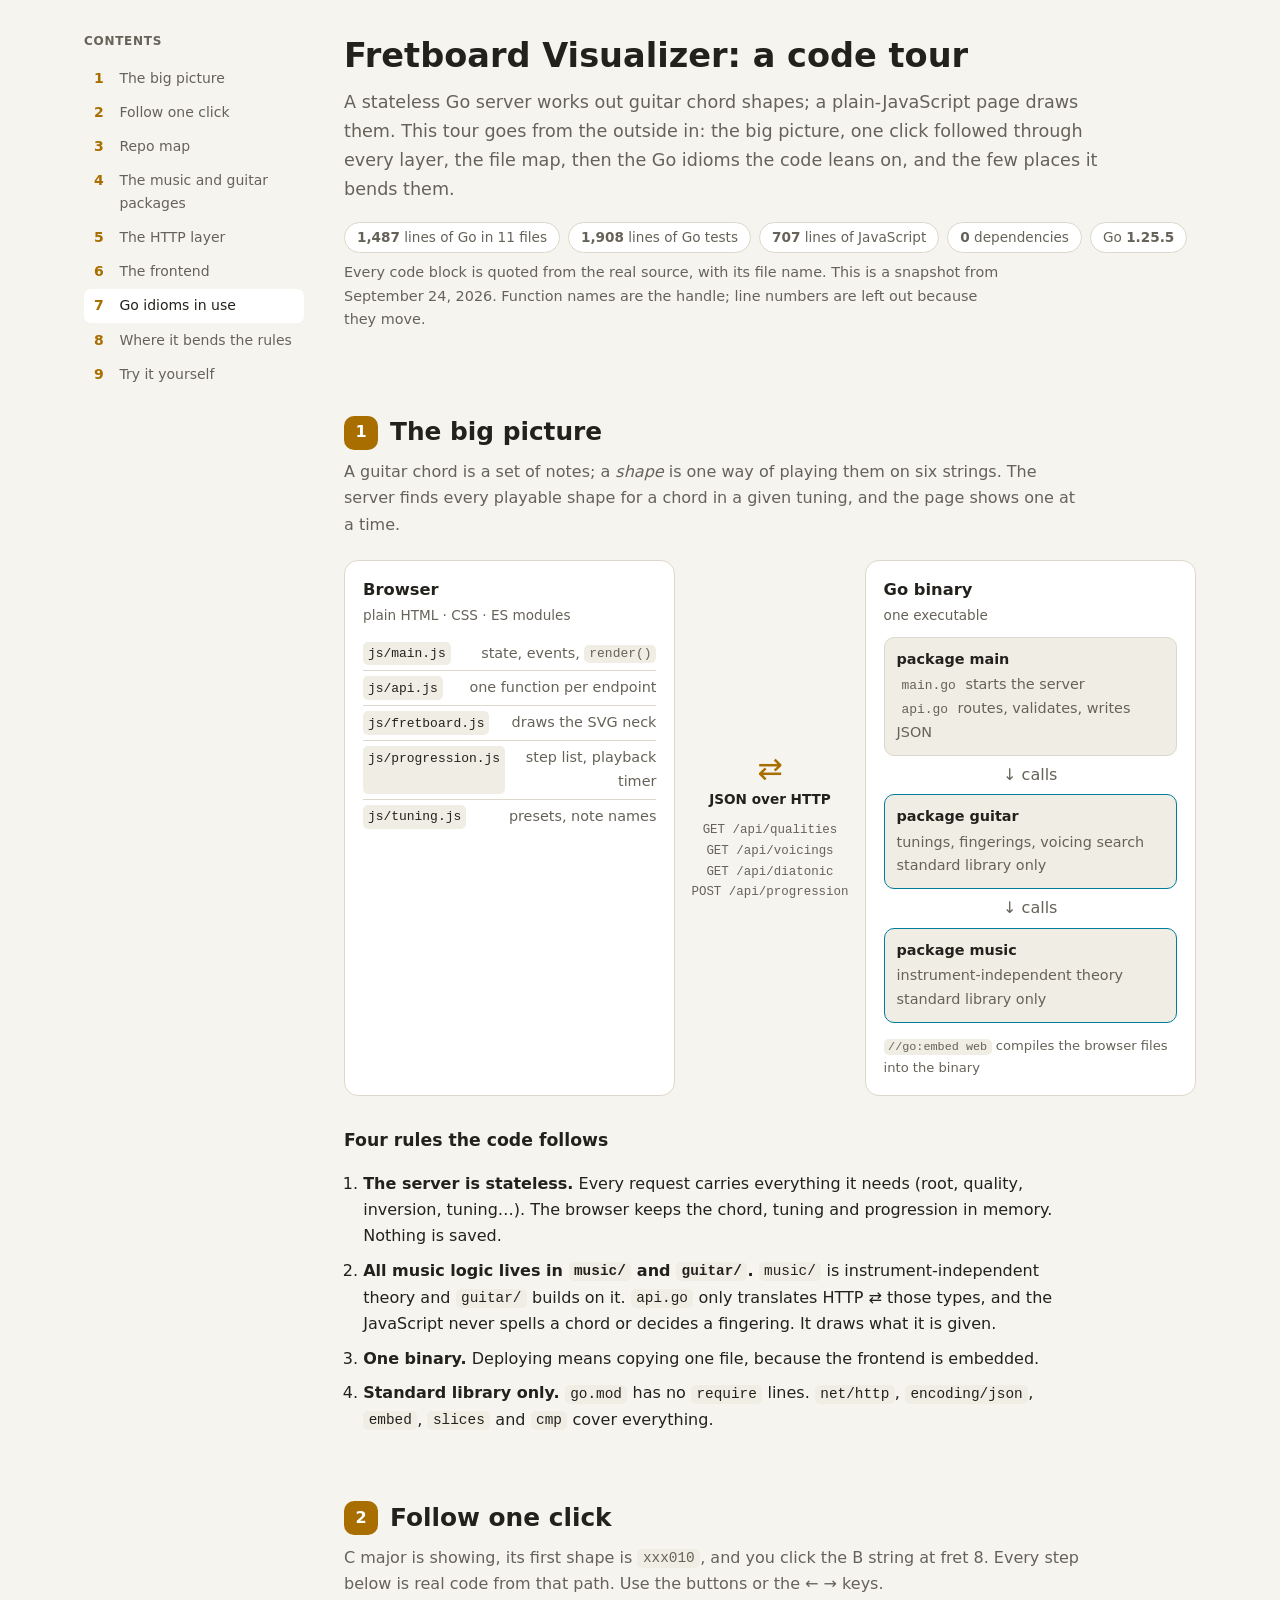
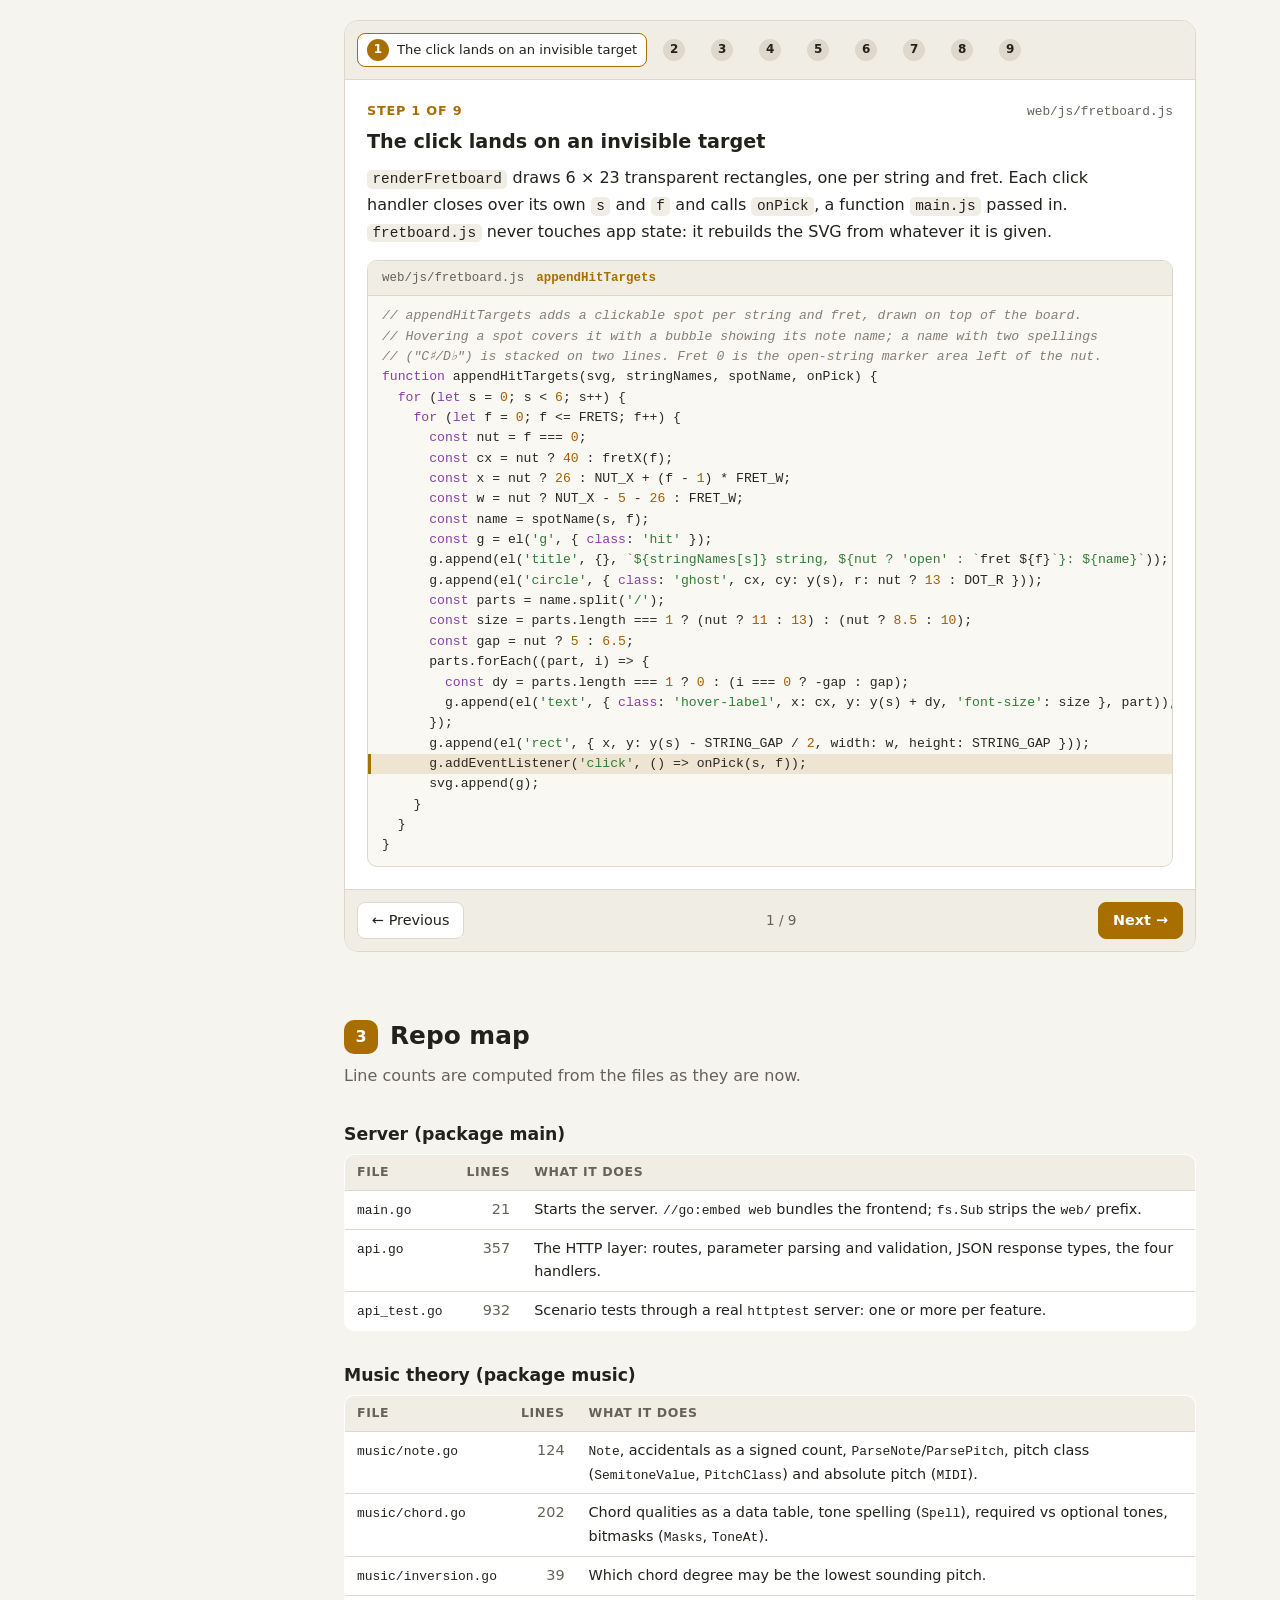
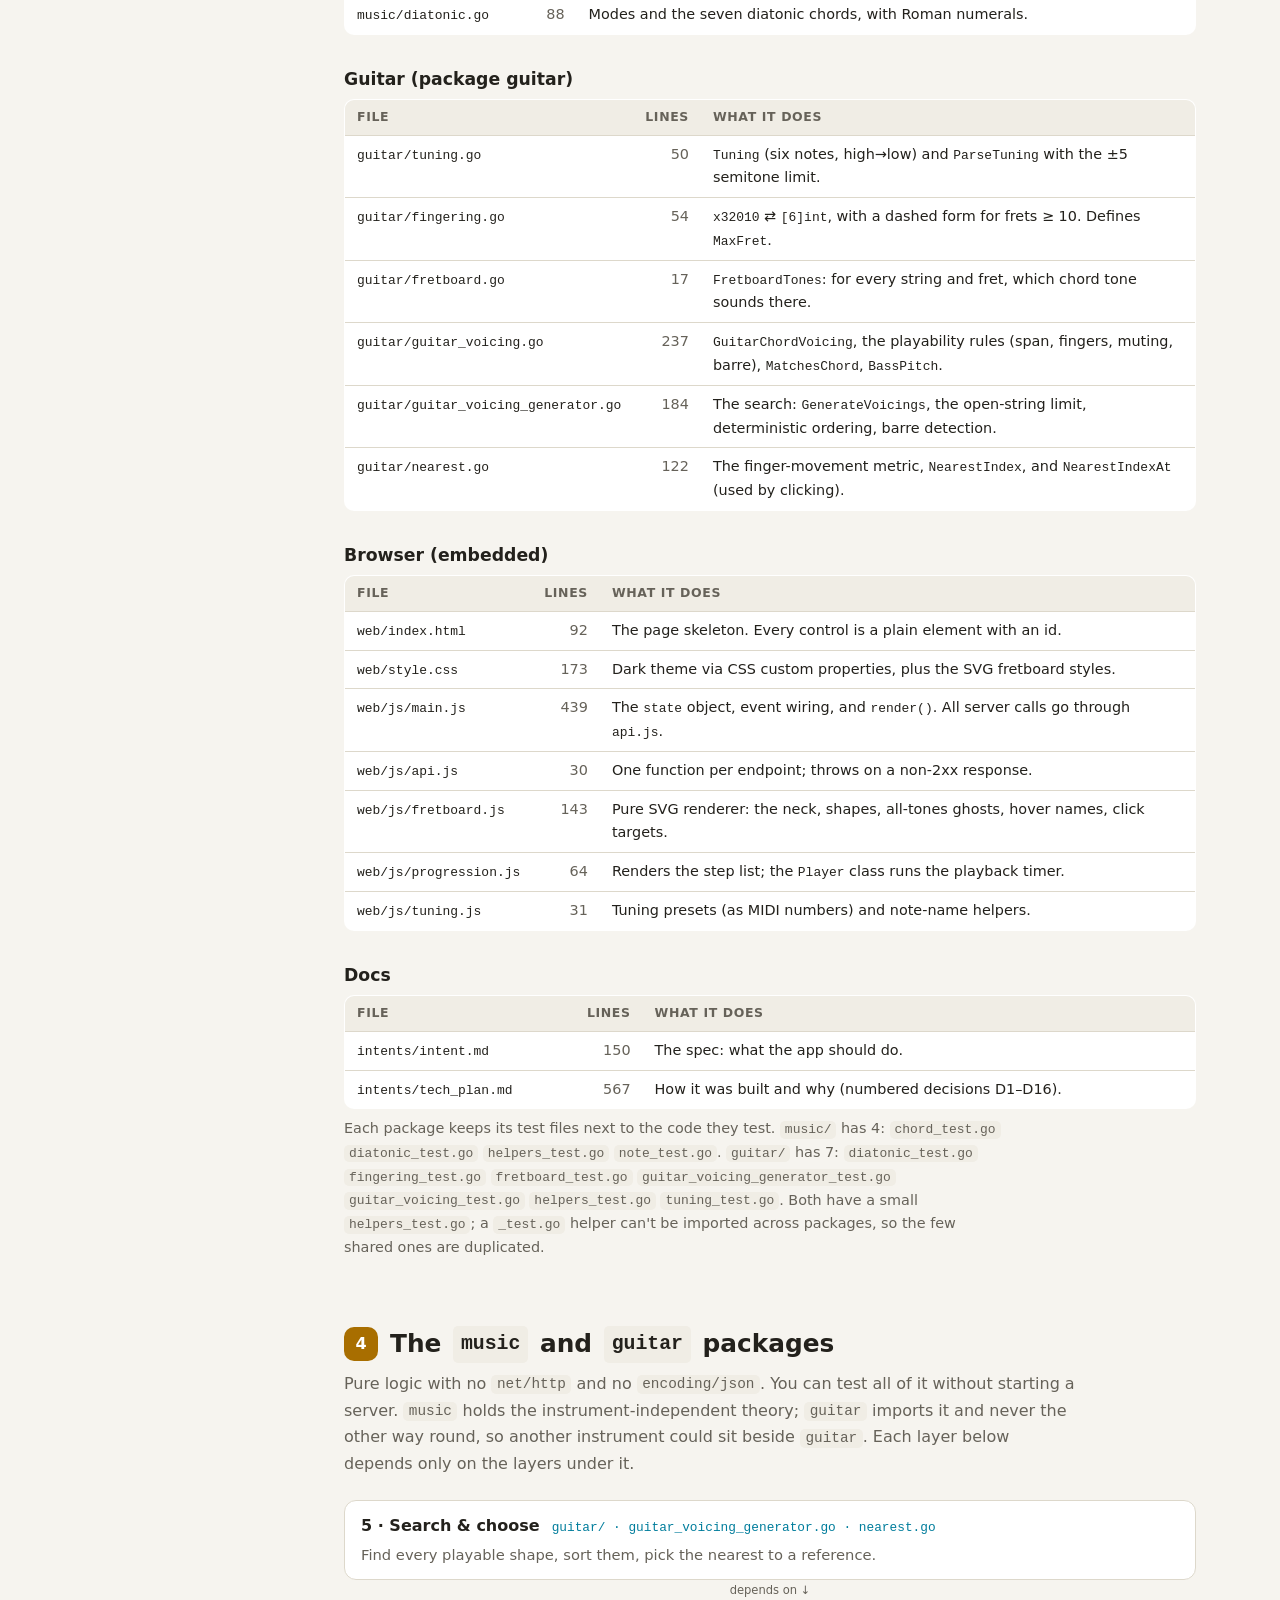
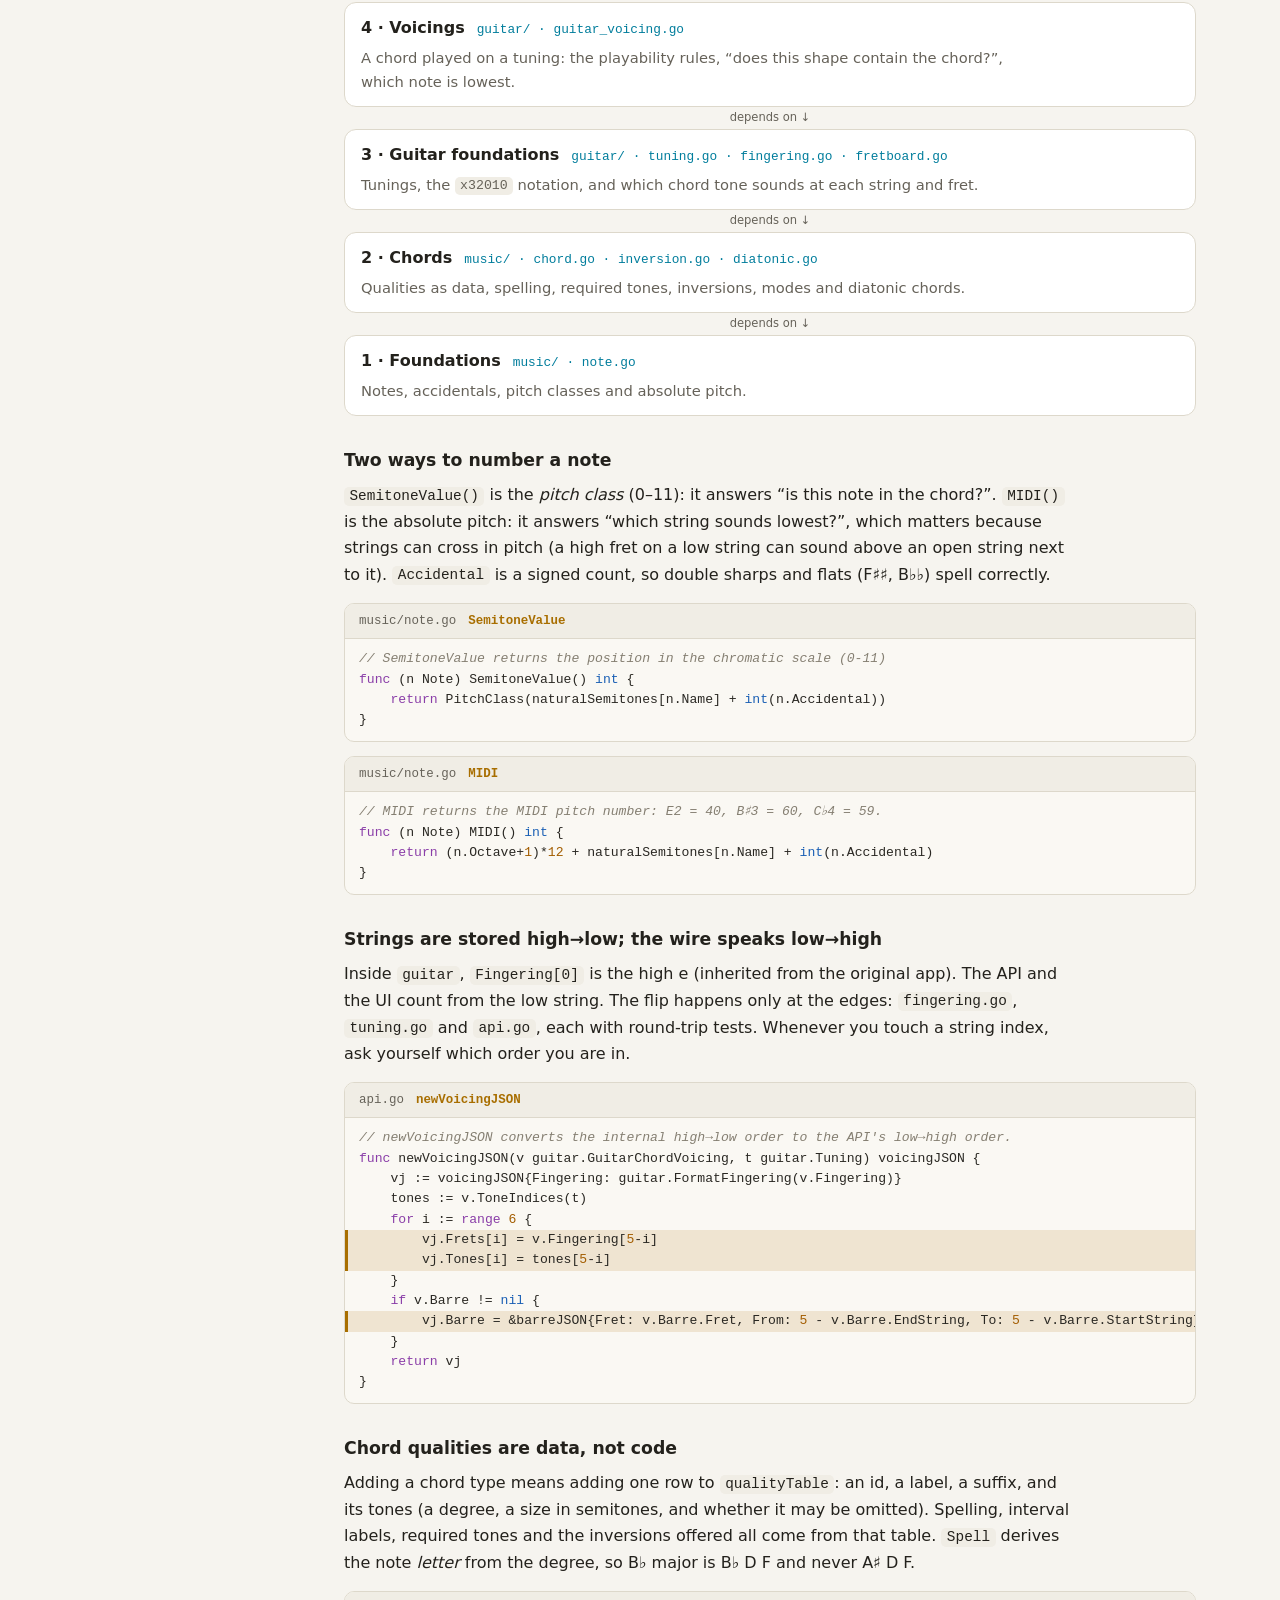
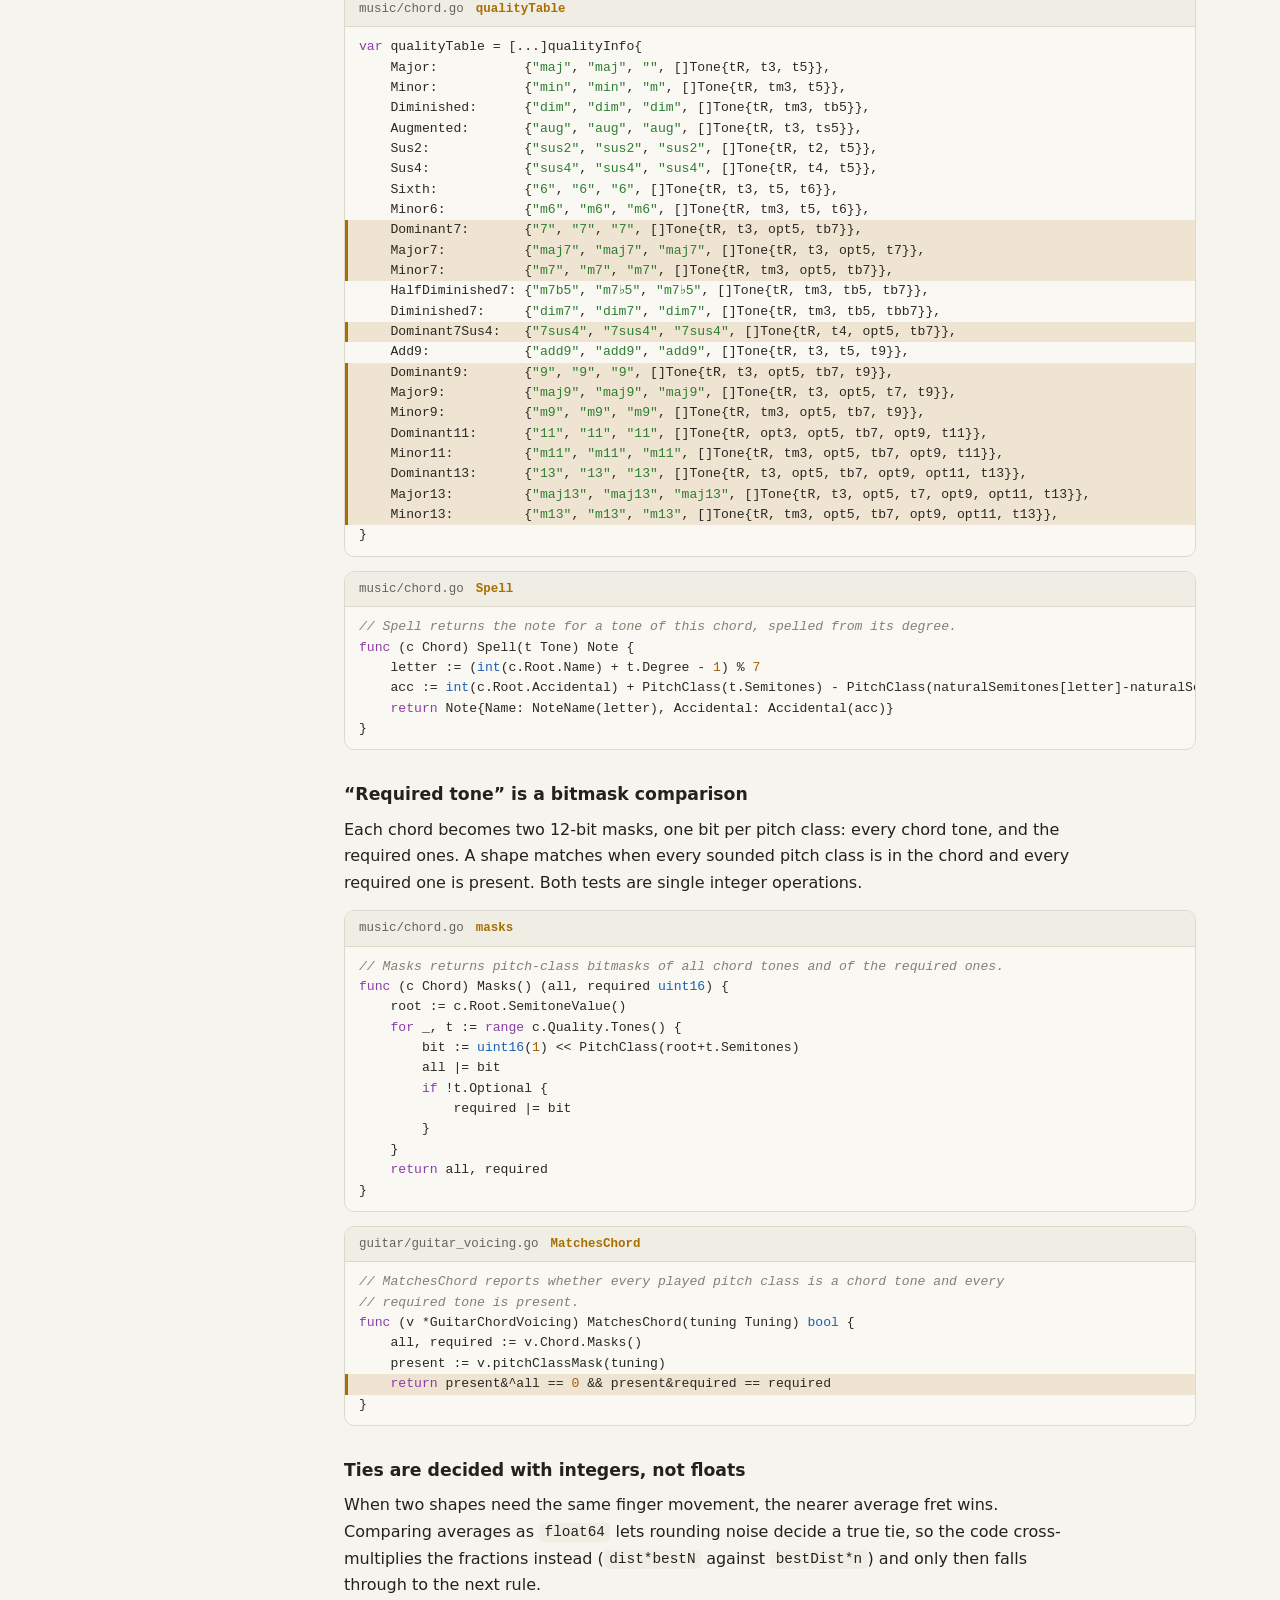
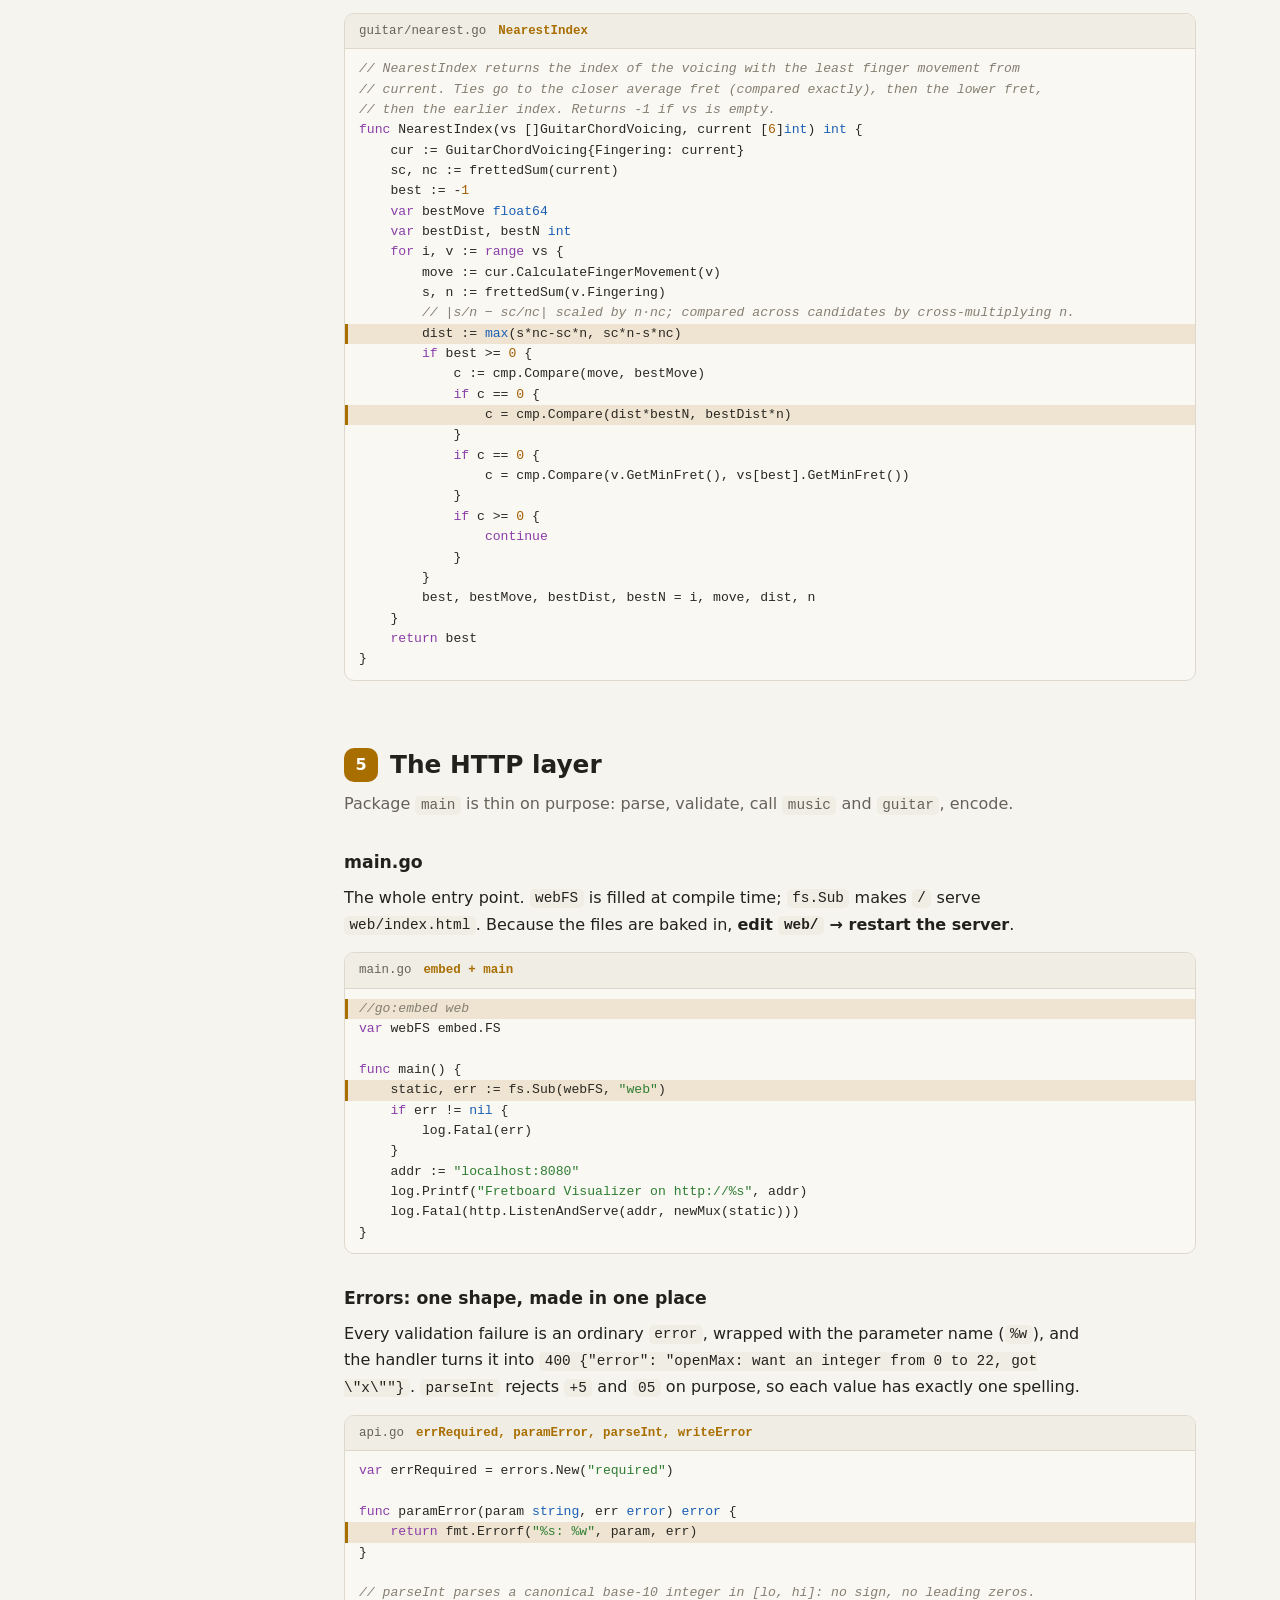
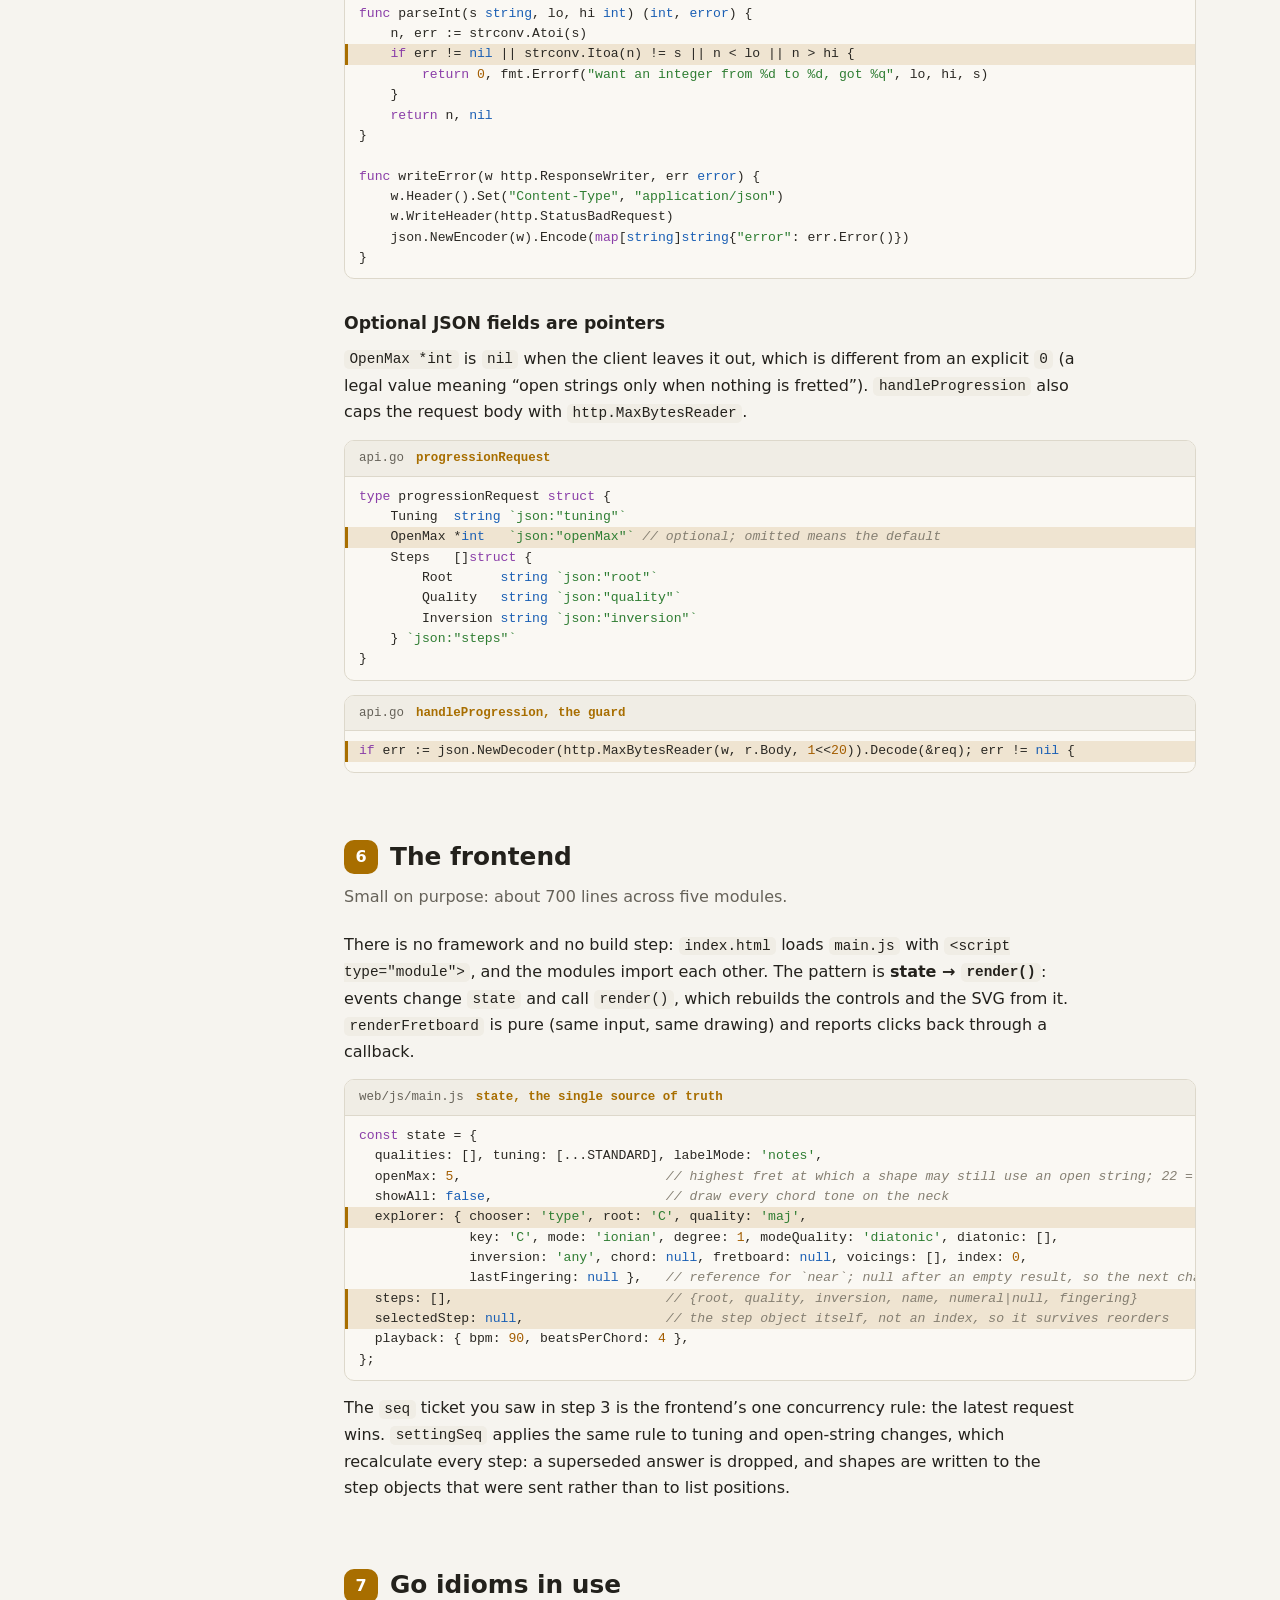
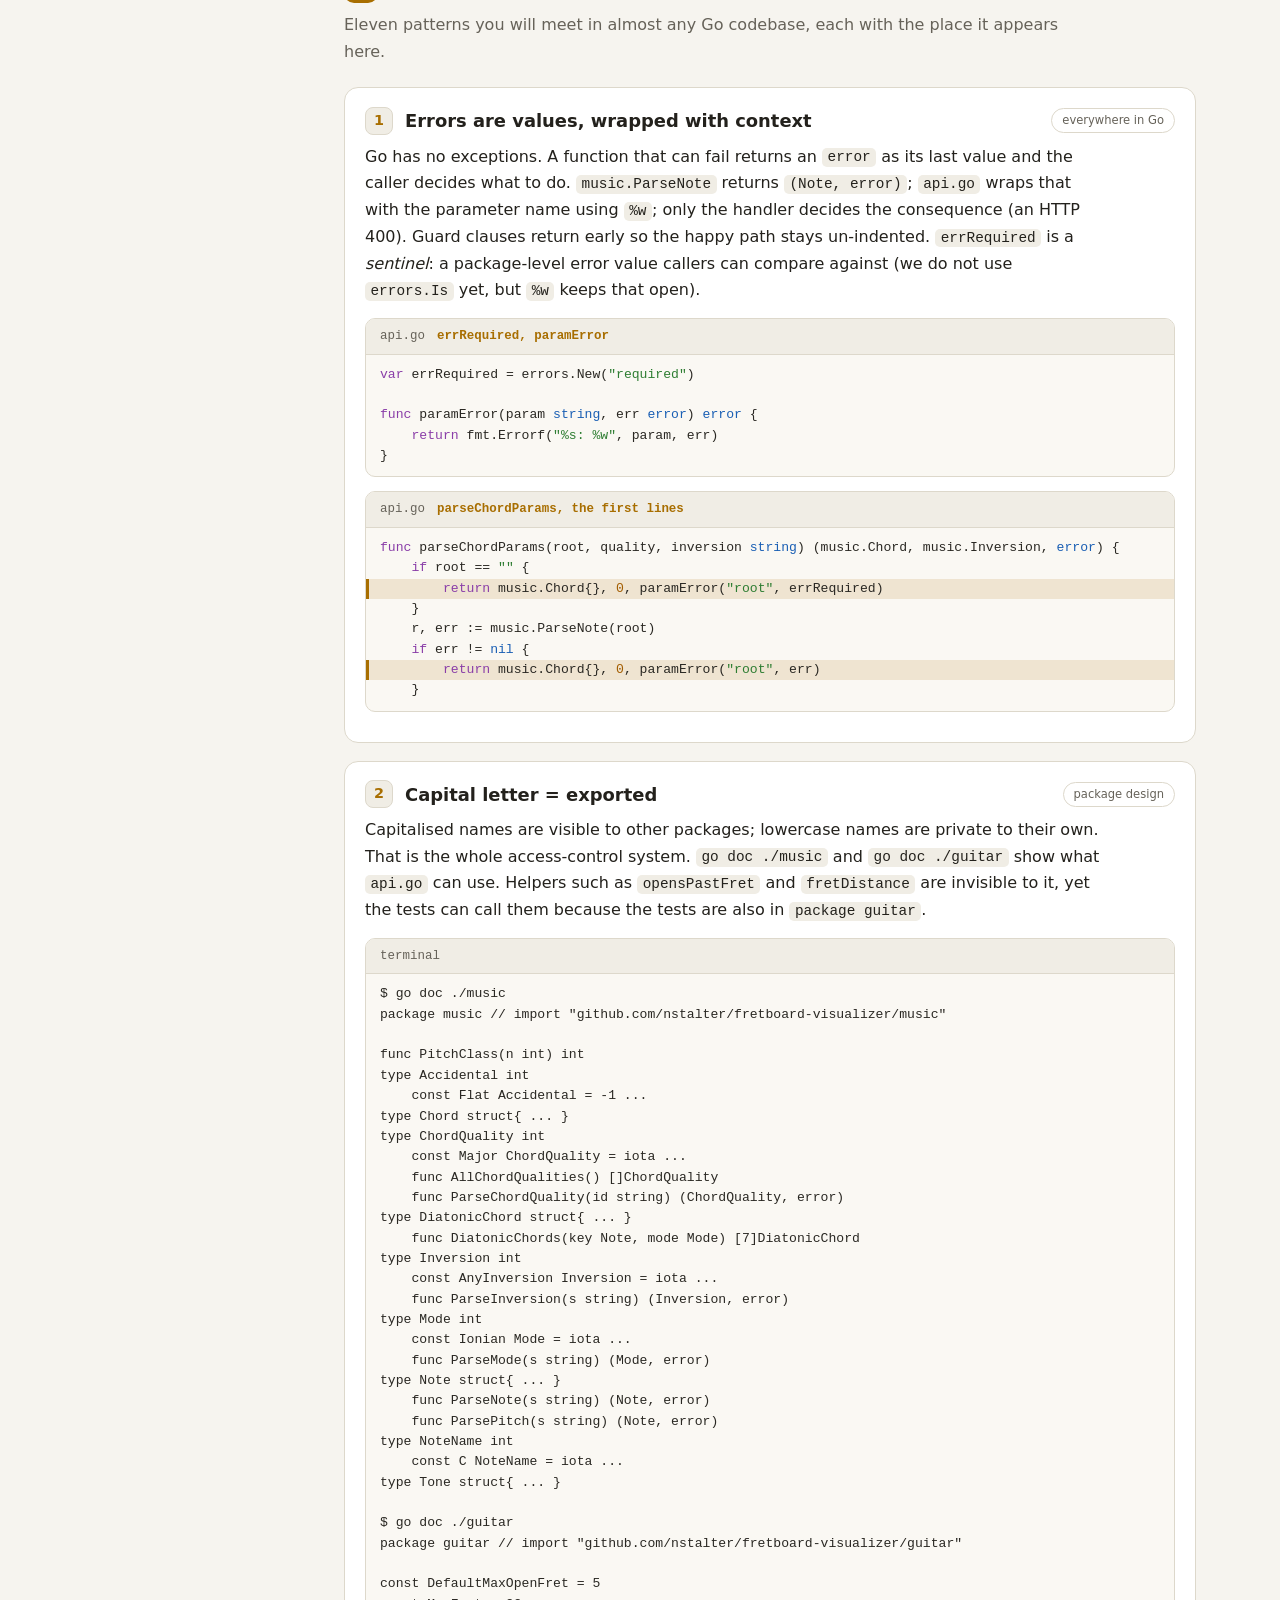
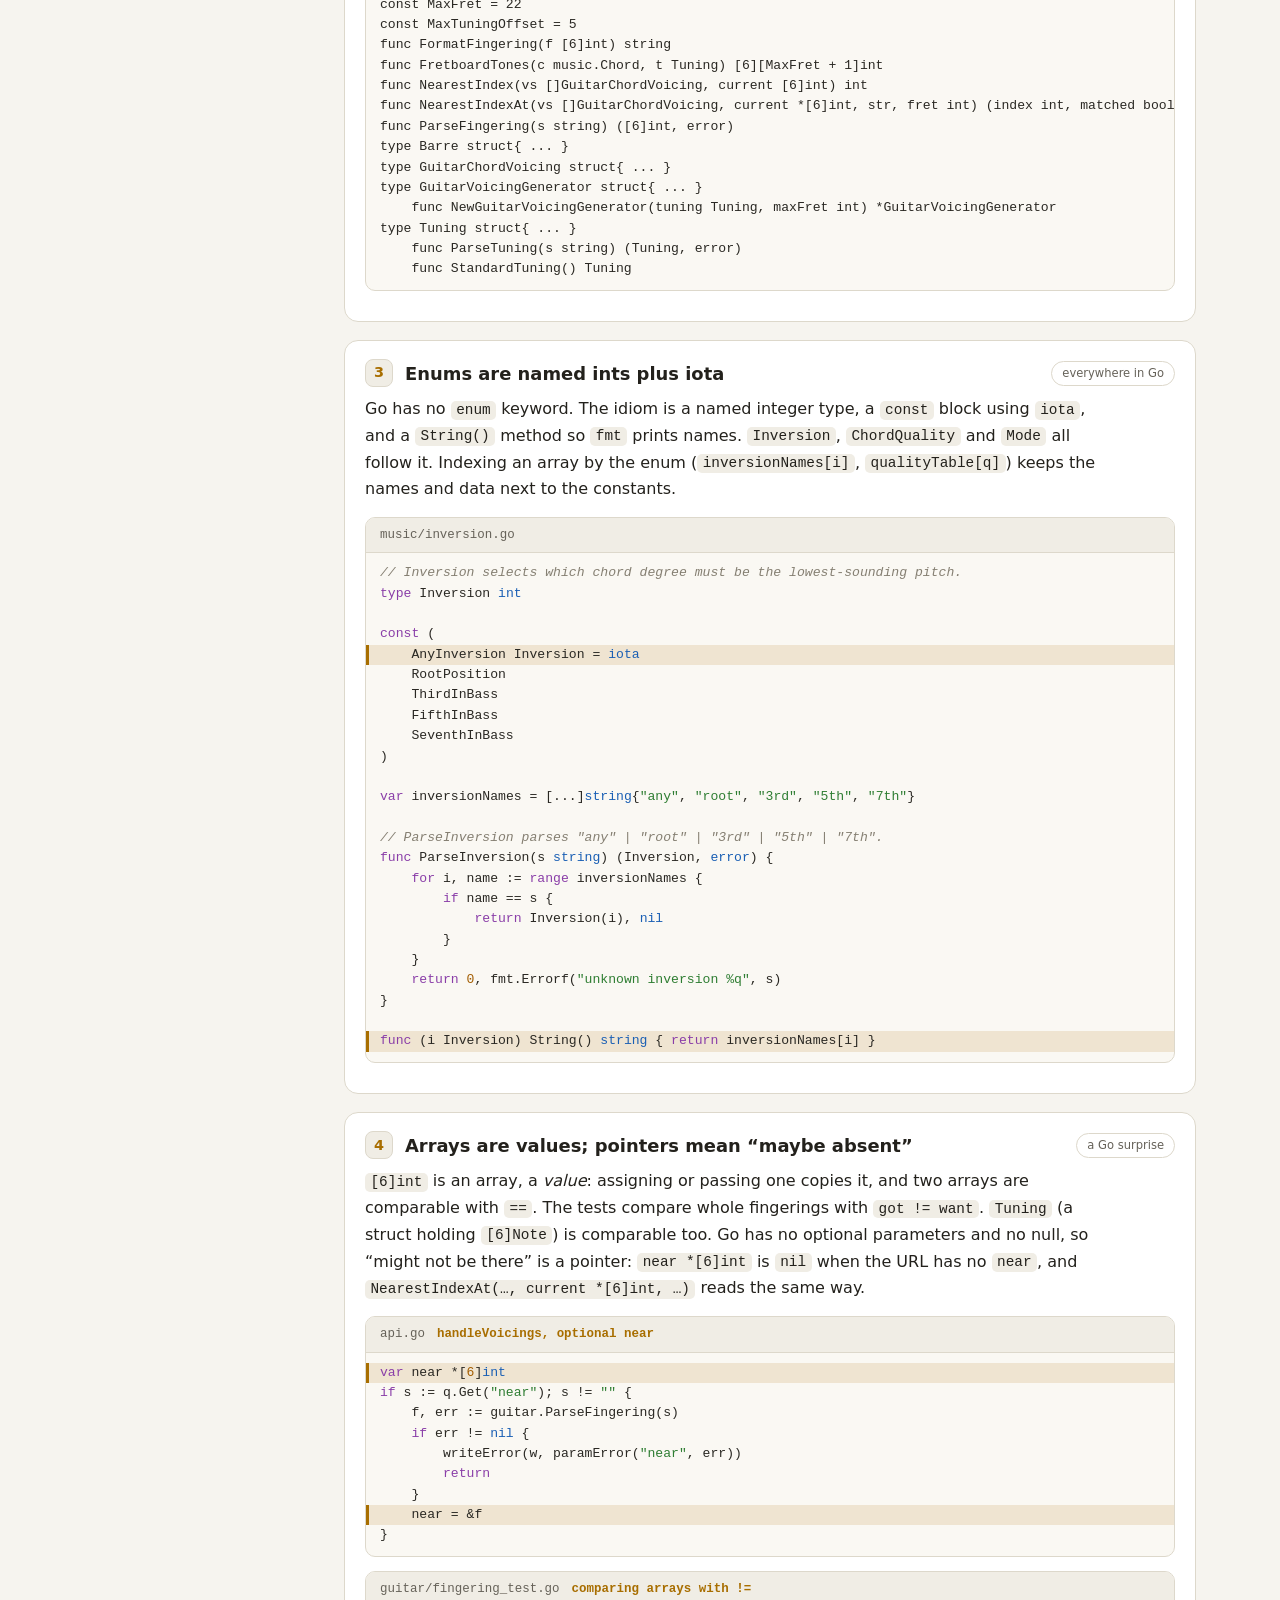
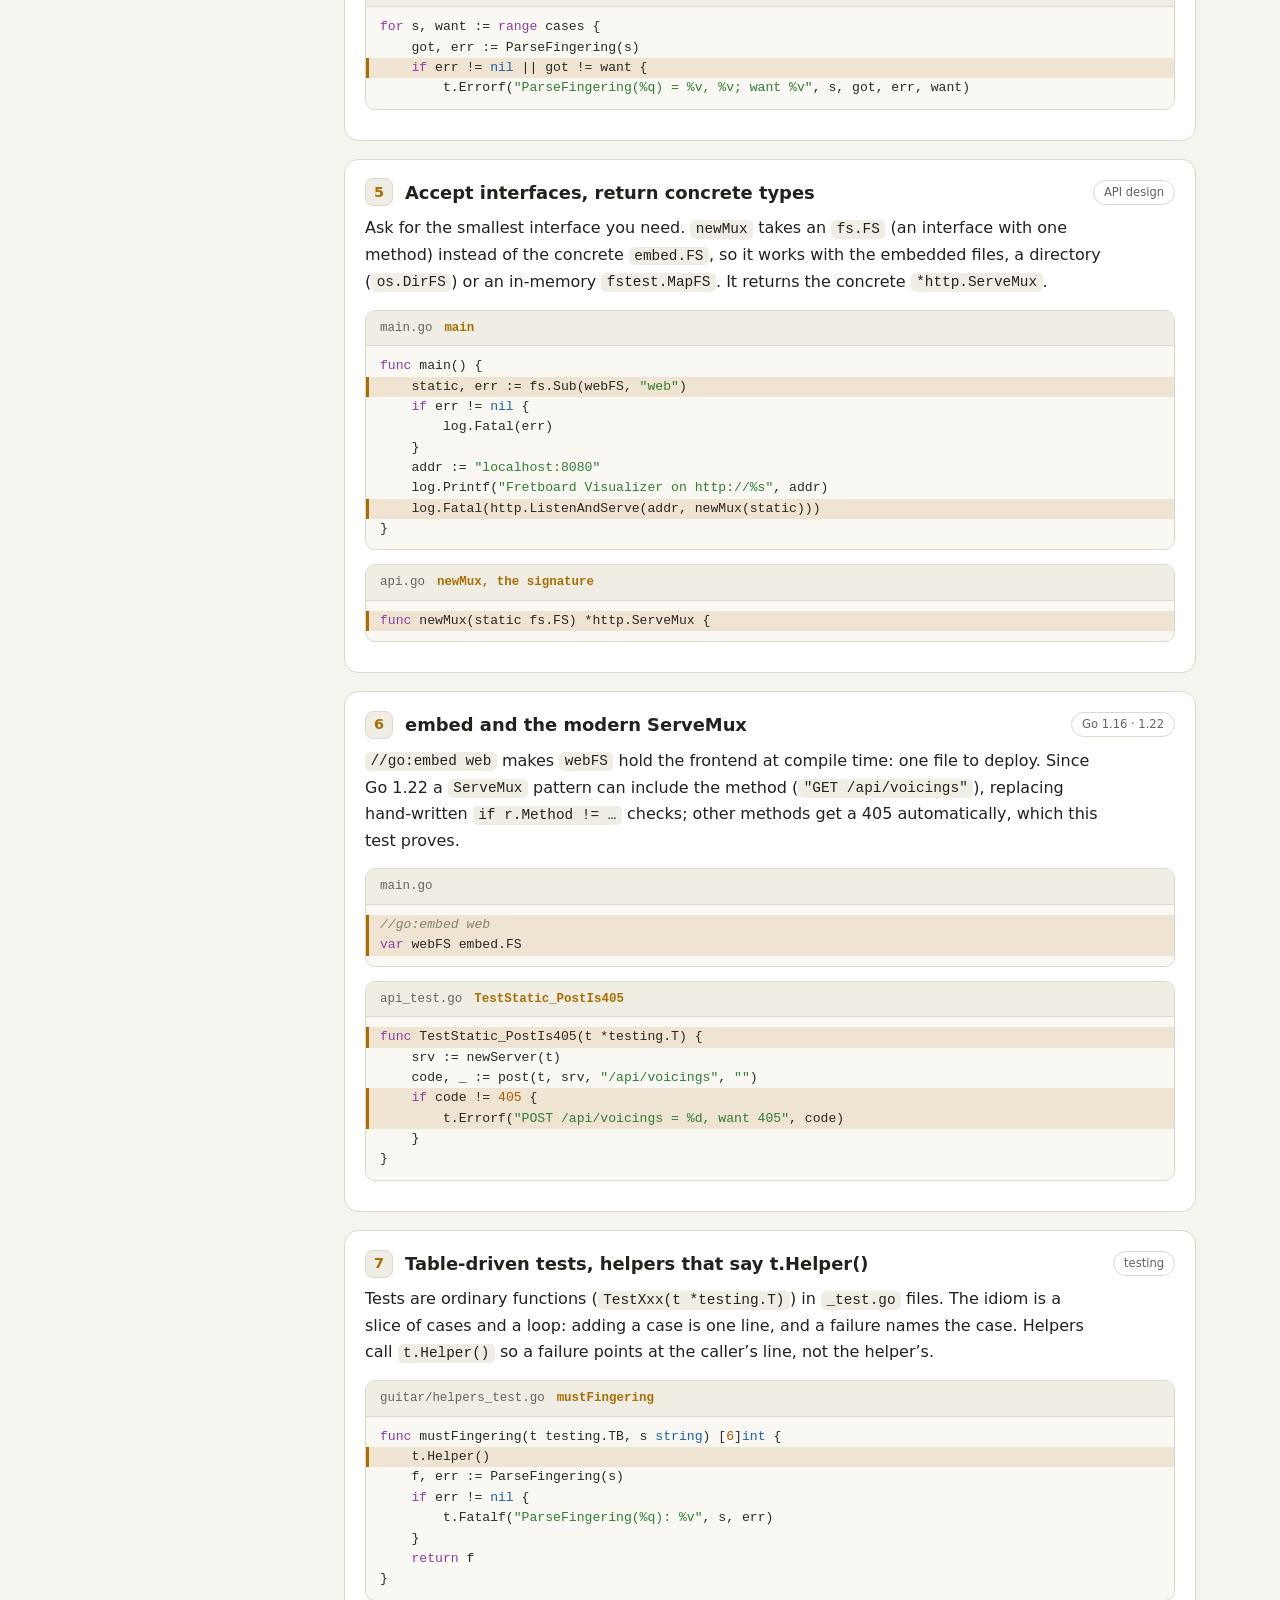
==== commit 74a5b5e1: "Split instrument-independent theory (music) from guitar code (guitar) music/ keeps notes, chords, in" ====
--- a/docs/code-tour.html
+++ b/docs/code-tour.html
@@ -100,8 +100,8 @@
 aside.callout{border-left:4px solid var(--accent);background:var(--panel);padding:10px 16px;border-radius:8px;margin:14px 0}
 @media(max-width:900px){.wrap{grid-template-columns:1fr;padding:0 16px;gap:0}nav.toc{position:static;height:auto;padding:16px 0 0;display:flex;flex-wrap:wrap;gap:4px}nav.toc strong{flex:1 1 100%;margin:0 0 4px}h1{font-size:1.7rem}}
 @media print{nav.toc{display:none}.wrap{display:block}.js .step{display:block!important}}
-</style></head><body><div class="wrap"><nav class="toc" aria-label="Contents"><strong>Contents</strong><a href="#overview"><b>1</b>The big picture</a><a href="#click"><b>2</b>Follow one click</a><a href="#map"><b>3</b>Repo map</a><a href="#music"><b>4</b>The music package</a><a href="#http"><b>5</b>The HTTP layer</a><a href="#web"><b>6</b>The frontend</a><a href="#idioms"><b>7</b>Go idioms in use</a><a href="#bends"><b>8</b>Where it bends the rules</a><a href="#try"><b>9</b>Try it yourself</a></nav><main><header class="hero"><h1>Fretboard Visualizer: a code tour</h1><p class="lead">A stateless Go server works out guitar chord shapes; a plain-JavaScript page draws them. This tour goes from the outside in: the big picture, one click followed through every layer, the file map, then the Go idioms the code leans on, and the few places it bends them.</p><div class="chips"><span class="chip"><strong>1,487</strong> lines of Go in 11 files</span><span class="chip"><strong>1,908</strong> lines of Go tests</span><span class="chip"><strong>707</strong> lines of JavaScript</span><span class="chip"><strong>0</strong> dependencies</span><span class="chip">Go <strong>1.25.5</strong></span></div><p class="small">Every code block is quoted from the real source, with its file name. This is a snapshot from September 24, 2026. Function names are the handle; line numbers are left out because they move.</p></header><section id="overview"><h2><span class="num">1</span>The big picture</h2><p class="intro">A guitar chord is a set of notes; a <em>shape</em> is one way of playing them on six strings. The server finds every playable shape for a chord in a given tuning, and the page shows one at a time.</p>
-<div class="arch" role="img" aria-label="Browser talks JSON over HTTP to a single Go binary made of package main and package music">
+</style></head><body><div class="wrap"><nav class="toc" aria-label="Contents"><strong>Contents</strong><a href="#overview"><b>1</b>The big picture</a><a href="#click"><b>2</b>Follow one click</a><a href="#map"><b>3</b>Repo map</a><a href="#music"><b>4</b>The music and guitar packages</a><a href="#http"><b>5</b>The HTTP layer</a><a href="#web"><b>6</b>The frontend</a><a href="#idioms"><b>7</b>Go idioms in use</a><a href="#bends"><b>8</b>Where it bends the rules</a><a href="#try"><b>9</b>Try it yourself</a></nav><main><header class="hero"><h1>Fretboard Visualizer: a code tour</h1><p class="lead">A stateless Go server works out guitar chord shapes; a plain-JavaScript page draws them. This tour goes from the outside in: the big picture, one click followed through every layer, the file map, then the Go idioms the code leans on, and the few places it bends them.</p><div class="chips"><span class="chip"><strong>1,487</strong> lines of Go in 11 files</span><span class="chip"><strong>1,908</strong> lines of Go tests</span><span class="chip"><strong>707</strong> lines of JavaScript</span><span class="chip"><strong>0</strong> dependencies</span><span class="chip">Go <strong>1.25.5</strong></span></div><p class="small">Every code block is quoted from the real source, with its file name. This is a snapshot from September 24, 2026. Function names are the handle; line numbers are left out because they move.</p></header><section id="overview"><h2><span class="num">1</span>The big picture</h2><p class="intro">A guitar chord is a set of notes; a <em>shape</em> is one way of playing them on six strings. The server finds every playable shape for a chord in a given tuning, and the page shows one at a time.</p>
+<div class="arch" role="img" aria-label="Browser talks JSON over HTTP to a single Go binary made of package main, package music and package guitar">
   <div class="box">
     <h4>Browser <span>plain HTML · CSS · ES modules</span></h4>
     <ul class="files">
@@ -126,39 +126,36 @@
     <h4>Go binary <span>one executable</span></h4>
     <div class="pkg"><b>package main</b><span><code>main.go</code> starts the server<br><code>api.go</code> routes, validates, writes JSON</span></div>
     <div class="down">↓ calls</div>
-    <div class="pkg music"><b>package music</b><span>all the music logic<br>standard library only</span></div>
+    <div class="pkg music"><b>package guitar</b><span>tunings, fingerings, voicing search<br>standard library only</span></div>
+    <div class="down">↓ calls</div>
+    <div class="pkg music"><b>package music</b><span>instrument-independent theory<br>standard library only</span></div>
     <div class="embed"><code>//go:embed web</code> compiles the browser files into the binary</div>
   </div>
 </div><h3>Four rules the code follows</h3>
 <ol class="rules">
   <li><strong>The server is stateless.</strong> Every request carries everything it needs (root, quality, inversion, tuning…). The browser keeps the chord, tuning and progression in memory. Nothing is saved.</li>
-  <li><strong>All music logic lives in <code>music/</code>.</strong> <code>api.go</code> only translates HTTP ⇄ music types, and the JavaScript never spells a chord or decides a fingering. It draws what it is given.</li>
+  <li><strong>All music logic lives in <code>music/</code> and <code>guitar/</code>.</strong> <code>music/</code> is instrument-independent theory and <code>guitar/</code> builds on it. <code>api.go</code> only translates HTTP ⇄ those types, and the JavaScript never spells a chord or decides a fingering. It draws what it is given.</li>
   <li><strong>One binary.</strong> Deploying means copying one file, because the frontend is embedded.</li>
   <li><strong>Standard library only.</strong> <code>go.mod</code> has no <code>require</code> lines. <code>net/http</code>, <code>encoding/json</code>, <code>embed</code>, <code>slices</code> and <code>cmp</code> cover everything.</li>
-</ol></section><section id="click"><h2><span class="num">2</span>Follow one click</h2><p class="intro">C major is showing, its first shape is <code>xxx010</code>, and you click the B string at fret 8. Every step below is real code from that path. Use the buttons or the ← → keys.</p><div class="stepper" id="stepper"><div class="step-nav" id="step-nav" role="tablist" aria-label="Steps"><button type="button" data-step="0" title="The click lands on an invisible target"><b>1</b><span>The click lands on an invisible target</span></button><button type="button" data-step="1" title="main.js decides what to ask"><b>2</b><span>main.js decides what to ask</span></button><button type="button" data-step="2" title="One function talks to the server, and ignores stale answers"><b>3</b><span>One function talks to the server, and ignores stale answers</span></button><button type="button" data-step="3" title="api.js turns options into a URL"><b>4</b><span>api.js turns options into a URL</span></button><button type="button" data-step="4" title="Go routes it"><b>5</b><span>Go routes it</span></button><button type="button" data-step="5" title="The handler validates, then hands off to music"><b>6</b><span>The handler validates, then hands off to music</span></button><button type="button" data-step="6" title="music searches every fingering"><b>7</b><span>music searches every fingering</span></button><button type="button" data-step="7" title="…and picks the nearest one"><b>8</b><span>…and picks the nearest one</span></button><button type="button" data-step="8" title="JSON comes back and the page redraws"><b>9</b><span>JSON comes back and the page redraws</span></button></div><div class="step-body"><article class="step" data-step="0"><header><span class="stepno">Step 1 of 9</span><h3>The click lands on an invisible target</h3><span class="where">web/js/fretboard.js</span></header><p><code>renderFretboard</code> draws 6 × 23 transparent rectangles, one per string and fret. Each click handler closes over its own <code>s</code> and <code>f</code> and calls <code>onPick</code>, a function <code>main.js</code> passed in. <code>fretboard.js</code> never touches app state: it rebuilds the SVG from whatever it is given.</p><figure class="code" data-lines="27"><figcaption><span class="file">web/js/fretboard.js</span><span class="fn">appendHitTargets</span></figcaption><pre><code><span class="ln"><span class="c">// appendHitTargets adds a clickable spot per string and fret, drawn on top of the board.</span></span><span class="ln"><span class="c">// Hovering a spot covers it with a bubble showing its note name; a name with two spellings</span></span><span class="ln"><span class="c">// (&quot;C♯/D♭&quot;) is stacked on two lines. Fret 0 is the open-string marker area left of the nut.</span></span><span class="ln"><span class="k">function</span> appendHitTargets(svg, stringNames, spotName, onPick) {</span><span class="ln">  <span class="k">for</span> (<span class="k">let</span> s = <span class="n">0</span>; s &lt; <span class="n">6</span>; s++) {</span><span class="ln">    <span class="k">for</span> (<span class="k">let</span> f = <span class="n">0</span>; f &lt;= FRETS; f++) {</span><span class="ln">      <span class="k">const</span> nut = f === <span class="n">0</span>;</span><span class="ln">      <span class="k">const</span> cx = nut ? <span class="n">40</span> : fretX(f);</span><span class="ln">      <span class="k">const</span> x = nut ? <span class="n">26</span> : NUT_X + (f - <span class="n">1</span>) * FRET_W;</span><span class="ln">      <span class="k">const</span> w = nut ? NUT_X - <span class="n">5</span> - <span class="n">26</span> : FRET_W;</span><span class="ln">      <span class="k">const</span> name = spotName(s, f);</span><span class="ln">      <span class="k">const</span> g = el(<span class="s">&#x27;g&#x27;</span>, { <span class="k">class</span>: <span class="s">&#x27;hit&#x27;</span> });</span><span class="ln">      g.append(el(<span class="s">&#x27;title&#x27;</span>, {}, <span class="s">`${stringNames[s]} string, ${nut ? &#x27;open&#x27; : `</span>fret ${f}<span class="s">`}: ${name}`</span>));</span><span class="ln">      g.append(el(<span class="s">&#x27;circle&#x27;</span>, { <span class="k">class</span>: <span class="s">&#x27;ghost&#x27;</span>, cx, cy: y(s), r: nut ? <span class="n">13</span> : DOT_R }));</span><span class="ln">      <span class="k">const</span> parts = name.split(<span class="s">&#x27;/&#x27;</span>);</span><span class="ln">      <span class="k">const</span> size = parts.length === <span class="n">1</span> ? (nut ? <span class="n">11</span> : <span class="n">13</span>) : (nut ? <span class="n">8.5</span> : <span class="n">10</span>);</span><span class="ln">      <span class="k">const</span> gap = nut ? <span class="n">5</span> : <span class="n">6.5</span>;</span><span class="ln">      parts.forEach((part, i) =&gt; {</span><span class="ln">        <span class="k">const</span> dy = parts.length === <span class="n">1</span> ? <span class="n">0</span> : (i === <span class="n">0</span> ? -gap : gap);</span><span class="ln">        g.append(el(<span class="s">&#x27;text&#x27;</span>, { <span class="k">class</span>: <span class="s">&#x27;hover-label&#x27;</span>, x: cx, y: y(s) + dy, <span class="s">&#x27;font-size&#x27;</span>: size }, part));</span><span class="ln">      });</span><span class="ln">      g.append(el(<span class="s">&#x27;rect&#x27;</span>, { x, y: y(s) - STRING_GAP / <span class="n">2</span>, width: w, height: STRING_GAP }));</span><span class="ln hl">      g.addEventListener(<span class="s">&#x27;click&#x27;</span>, () =&gt; onPick(s, f));</span><span class="ln">      svg.append(g);</span><span class="ln">    }</span><span class="ln">  }</span><span class="ln">}</span></code></pre></figure></article><article class="step" data-step="1"><header><span class="stepno">Step 2 of 9</span><h3>main.js decides what to ask</h3><span class="where">web/js/main.js</span></header><p><code>pickSpot</code> pauses playback (the spec says every explorer control does), then asks for shapes with <code>at=string:fret</code>. If a progression step is loaded, the newly chosen shape is copied into that step, exactly like the ◀ ▶ buttons do.</p><figure class="code" data-lines="11"><figcaption><span class="file">web/js/main.js</span><span class="fn">pickSpot</span></figcaption><pre><code><span class="ln"><span class="c">// pickSpot jumps to a shape of the current chord that plays the clicked spot</span></span><span class="ln"><span class="c">// (string low→high, fret 0 = open), falling back to the shape nearest that fret.</span></span><span class="ln"><span class="k">async</span> <span class="k">function</span> pickSpot(string, fret) {</span><span class="ln">  pause();</span><span class="ln hl">  <span class="k">const</span> data = <span class="k">await</span> loadVoicings({ at: <span class="s">`${string}:${fret}`</span> });</span><span class="ln">  <span class="k">if</span> (!data || !data.voicings.length) <span class="k">return</span>;</span><span class="ln">  <span class="k">if</span> (state.selectedStep) {</span><span class="ln hl">    state.selectedStep.fingering = state.explorer.lastFingering;</span><span class="ln">    render();</span><span class="ln">  }</span><span class="ln">}</span></code></pre></figure></article><article class="step" data-step="2"><header><span class="stepno">Step 3 of 9</span><h3>One function talks to the server, and ignores stale answers</h3><span class="where">web/js/main.js</span></header><p><code>loadVoicings</code> takes a ticket with <code>++seq</code>. When the response arrives, <code>my !== seq</code> drops it if a newer request has started, so a slow answer can never overwrite a fresh one. Then it stores the chord, the shapes and which shape is current.</p><figure class="code" data-lines="30"><figcaption><span class="file">web/js/main.js</span><span class="fn">loadVoicings</span></figcaption><pre><code><span class="ln"><span class="c">// loadVoicings fetches the current chord&#x27;s shapes and picks the one nearest `near`,</span></span><span class="ln"><span class="c">// or the exact `exact` fingering when present. With `at` (&quot;string:fret&quot;) the server picks</span></span><span class="ln"><span class="c">// a shape playing that spot. Returns the response, or null if it was stale or failed.</span></span><span class="ln"><span class="k">async</span> <span class="k">function</span> loadVoicings({ near = state.explorer.lastFingering, exact = <span class="t">null</span>, at = <span class="t">null</span> } = {}) {</span><span class="ln">  <span class="k">const</span> e = state.explorer;</span><span class="ln">  <span class="k">const</span> choice = currentChoice();</span><span class="ln">  <span class="k">if</span> (!choice) <span class="k">return</span> <span class="t">null</span>;</span><span class="ln hl">  <span class="k">const</span> my = ++seq;</span><span class="ln">  <span class="k">let</span> data = <span class="t">null</span>;</span><span class="ln">  <span class="k">try</span> {</span><span class="ln">    data = <span class="k">await</span> api.voicings({ ...choice, inversion: e.inversion, tuning: tuningParam(state.tuning), openMax: state.openMax, near, at });</span><span class="ln hl">    <span class="k">if</span> (my !== seq) <span class="k">return</span> <span class="t">null</span>;</span><span class="ln">    e.chord = data.chord;</span><span class="ln">    e.fretboard = data.fretboard;</span><span class="ln">    e.voicings = data.voicings;</span><span class="ln">    <span class="k">let</span> index = data.nearestIndex ?? <span class="n">0</span>;</span><span class="ln">    <span class="k">if</span> (exact) {</span><span class="ln">      <span class="k">const</span> j = data.voicings.findIndex((v) =&gt; v.fingering === exact);</span><span class="ln">      <span class="k">if</span> (j &gt;= <span class="n">0</span>) index = j;</span><span class="ln">    }</span><span class="ln">    e.index = index;</span><span class="ln">    e.lastFingering = data.voicings.length ? data.voicings[index].fingering : <span class="t">null</span>;</span><span class="ln">    showError(<span class="t">null</span>);</span><span class="ln">  } <span class="k">catch</span> (err) {</span><span class="ln">    <span class="k">if</span> (my === seq) showError(err);</span><span class="ln">    data = <span class="t">null</span>;</span><span class="ln">  }</span><span class="ln">  render();</span><span class="ln">  <span class="k">return</span> data;</span><span class="ln">}</span></code></pre></figure></article><article class="step" data-step="3"><header><span class="stepno">Step 4 of 9</span><h3>api.js turns options into a URL</h3><span class="where">web/js/api.js</span></header><p><code>URLSearchParams</code> handles the escaping (that is why <code>♯</code> and commas are safe) and empty values are skipped. A non-2xx response becomes a thrown <code>Error</code> carrying the server's message.</p><figure class="code" data-lines="12"><figcaption><span class="file">web/js/api.js</span></figcaption><pre><code><span class="ln"><span class="k">function</span> get(path, params) {</span><span class="ln hl">  <span class="k">const</span> qs = <span class="k">new</span> URLSearchParams();</span><span class="ln">  <span class="k">for</span> (<span class="k">const</span> [k, v] <span class="k">of</span> Object.entries(params)) {</span><span class="ln">    <span class="k">if</span> (v !== <span class="t">null</span> &amp;&amp; v !== <span class="t">undefined</span> &amp;&amp; v !== <span class="s">&#x27;&#x27;</span>) qs.set(k, v);</span><span class="ln">  }</span><span class="ln">  <span class="k">return</span> request(<span class="s">`${path}?${qs}`</span>);</span><span class="ln">}</span><span class="ln"> </span><span class="ln"><span class="k">export</span> <span class="k">const</span> qualities = () =&gt; request(<span class="s">&#x27;/api/qualities&#x27;</span>);</span><span class="ln"> </span><span class="ln"><span class="k">export</span> <span class="k">const</span> voicings = ({ root, quality, inversion, tuning, openMax, near, at }) =&gt;</span><span class="ln">  get(<span class="s">&#x27;/api/voicings&#x27;</span>, { root, quality, inversion, tuning, openMax, near, at });</span></code></pre></figure><figure class="code term"><figcaption><span class="file">the request that goes out (main.js also URL-escapes it)</span></figcaption><pre><code>GET /api/voicings?root=C&amp;quality=maj&amp;inversion=any&amp;tuning=E2,A2,D3,G3,B3,E4&amp;openMax=5&amp;near=xxx010&amp;at=4:8
-</code></pre></figure></article><article class="step" data-step="4"><header><span class="stepno">Step 5 of 9</span><h3>Go routes it</h3><span class="where">api.go</span></header><p>A <code>ServeMux</code> pattern can include the HTTP method (Go 1.22). <code>&quot;GET /api/voicings&quot;</code> only matches GET, so a POST there gets a 405 for free. The last line serves the embedded frontend for everything else.</p><figure class="code" data-lines="9"><figcaption><span class="file">api.go</span><span class="fn">newMux</span></figcaption><pre><code><span class="ln"><span class="k">func</span> newMux(static fs.FS) *http.ServeMux {</span><span class="ln">	mux := http.NewServeMux()</span><span class="ln">	mux.HandleFunc(<span class="s">&quot;GET /api/qualities&quot;</span>, handleQualities)</span><span class="ln hl">	mux.HandleFunc(<span class="s">&quot;GET /api/voicings&quot;</span>, handleVoicings)</span><span class="ln">	mux.HandleFunc(<span class="s">&quot;GET /api/diatonic&quot;</span>, handleDiatonic)</span><span class="ln">	mux.HandleFunc(<span class="s">&quot;POST /api/progression&quot;</span>, handleProgression)</span><span class="ln hl">	mux.Handle(<span class="s">&quot;GET /&quot;</span>, http.FileServerFS(static))</span><span class="ln">	<span class="k">return</span> mux</span><span class="ln">}</span></code></pre></figure><p class="see">Go idioms here: <a class="chip link" href="#idiom-5">5 · accept interfaces</a> <a class="chip link" href="#idiom-6">6 · embed & mux</a></p></article><article class="step" data-step="5"><header><span class="stepno">Step 6 of 9</span><h3>The handler validates, then hands off to music</h3><span class="where">api.go</span></header><p>Every parameter is checked before any work happens, and each failure becomes a 400 whose message starts with the parameter name. Optional inputs are pointers: <code>near</code> and <code>at</code> stay <code>nil</code> when absent. Then <code>generate</code> builds the shapes and <code>NearestIndexAt</code> picks one.</p><figure class="code" data-lines="56"><figcaption><span class="file">api.go</span><span class="fn">handleVoicings</span></figcaption><pre><code><span class="ln"><span class="k">func</span> handleVoicings(w http.ResponseWriter, r *http.Request) {</span><span class="ln">	q := r.URL.Query()</span><span class="ln hl">	chord, inv, err := parseChordParams(q.Get(<span class="s">&quot;root&quot;</span>), q.Get(<span class="s">&quot;quality&quot;</span>), q.Get(<span class="s">&quot;inversion&quot;</span>))</span><span class="ln">	<span class="k">if</span> err != <span class="t">nil</span> {</span><span class="ln">		writeError(w, err)</span><span class="ln">		<span class="k">return</span></span><span class="ln">	}</span><span class="ln">	tuning, err := parseTuningParam(q.Get(<span class="s">&quot;tuning&quot;</span>))</span><span class="ln">	<span class="k">if</span> err != <span class="t">nil</span> {</span><span class="ln">		writeError(w, err)</span><span class="ln">		<span class="k">return</span></span><span class="ln">	}</span><span class="ln hl">	<span class="k">var</span> near *[<span class="n">6</span>]<span class="t">int</span></span><span class="ln">	<span class="k">if</span> s := q.Get(<span class="s">&quot;near&quot;</span>); s != <span class="s">&quot;&quot;</span> {</span><span class="ln">		f, err := music.ParseFingering(s)</span><span class="ln">		<span class="k">if</span> err != <span class="t">nil</span> {</span><span class="ln">			writeError(w, paramError(<span class="s">&quot;near&quot;</span>, err))</span><span class="ln">			<span class="k">return</span></span><span class="ln">		}</span><span class="ln">		near = &amp;f</span><span class="ln">	}</span><span class="ln hl">	openMax, err := parseOpenMax(q.Get(<span class="s">&quot;openMax&quot;</span>))</span><span class="ln">	<span class="k">if</span> err != <span class="t">nil</span> {</span><span class="ln">		writeError(w, err)</span><span class="ln">		<span class="k">return</span></span><span class="ln">	}</span><span class="ln">	<span class="k">var</span> at *[<span class="n">2</span>]<span class="t">int</span></span><span class="ln">	<span class="k">if</span> s := q.Get(<span class="s">&quot;at&quot;</span>); s != <span class="s">&quot;&quot;</span> {</span><span class="ln">		str, fret, err := parseAt(s)</span><span class="ln">		<span class="k">if</span> err != <span class="t">nil</span> {</span><span class="ln">			writeError(w, paramError(<span class="s">&quot;at&quot;</span>, err))</span><span class="ln">			<span class="k">return</span></span><span class="ln">		}</span><span class="ln">		at = &amp;[<span class="n">2</span>]<span class="t">int</span>{str, fret}</span><span class="ln">	}</span><span class="ln"> </span><span class="ln hl">	vs := generate(tuning, chord, inv, openMax)</span><span class="ln">	resp := voicingsResponse{Chord: newChordJSON(chord), Voicings: []voicingJSON{}}</span><span class="ln">	high2low := chord.FretboardTones(tuning)</span><span class="ln">	<span class="k">for</span> s := <span class="k">range</span> resp.Fretboard {</span><span class="ln">		resp.Fretboard[s] = high2low[<span class="n">5</span>-s]</span><span class="ln">	}</span><span class="ln">	<span class="k">for</span> _, v := <span class="k">range</span> vs {</span><span class="ln">		resp.Voicings = <span class="t">append</span>(resp.Voicings, newVoicingJSON(v, tuning))</span><span class="ln">	}</span><span class="ln">	<span class="k">switch</span> {</span><span class="ln">	<span class="k">case</span> <span class="t">len</span>(vs) == <span class="n">0</span>:</span><span class="ln">	<span class="k">case</span> at != <span class="t">nil</span>:</span><span class="ln hl">		i, matched := music.NearestIndexAt(vs, near, at[<span class="n">0</span>], at[<span class="n">1</span>])</span><span class="ln">		resp.NearestIndex, resp.AtMatched = &amp;i, &amp;matched</span><span class="ln">	<span class="k">case</span> near != <span class="t">nil</span>:</span><span class="ln">		i := music.NearestIndex(vs, *near)</span><span class="ln">		resp.NearestIndex = &amp;i</span><span class="ln">	}</span><span class="ln">	writeJSON(w, resp)</span><span class="ln">}</span></code></pre></figure><p class="see">Go idioms here: <a class="chip link" href="#idiom-1">1 · errors are values</a> <a class="chip link" href="#idiom-4">4 · values & pointers</a> <a class="chip link" href="#idiom-11">11 · DTOs</a></p></article><article class="step" data-step="6"><header><span class="stepno">Step 7 of 9</span><h3>music searches every fingering</h3><span class="where">music/guitar_voicing_generator.go</span></header><p>A depth-first walk over the six strings. Each string may be muted, or fretted at any fret whose pitch class is a chord tone. A branch is abandoned as soon as its fret span exceeds 3. At each leaf the shape must contain every <em>required</em> tone (one bitmask comparison), be playable, respect the inversion and the open-string limit. Even the largest chord (Cmaj13) takes about 3 ms; the version before this one took about 7 s.</p><figure class="code" data-lines="61"><figcaption><span class="file">music/guitar_voicing_generator.go</span><span class="fn">GenerateVoicings</span></figcaption><pre><code><span class="ln"><span class="c">// GenerateVoicings returns every playable voicing of the chord whose lowest pitch</span></span><span class="ln"><span class="c">// satisfies the inversion, sorted by fret (D7).</span></span><span class="ln"><span class="k">func</span> (g *GuitarVoicingGenerator) GenerateVoicings(chord Chord, inv Inversion) []GuitarChordVoicing {</span><span class="ln">	all, required := chord.masks()</span><span class="ln">	at := chord.toneAt()</span><span class="ln">	tones := chord.Quality.Tones()</span><span class="ln"> </span><span class="ln">	<span class="c">// Candidates per string: muted, or any fret whose pitch class is a chord tone.</span></span><span class="ln">	<span class="k">var</span> candidates [<span class="n">6</span>][]<span class="t">int</span></span><span class="ln">	<span class="k">for</span> s := <span class="k">range</span> candidates {</span><span class="ln">		candidates[s] = []<span class="t">int</span>{-<span class="n">1</span>}</span><span class="ln">		open := g.tuning.Strings[s].SemitoneValue()</span><span class="ln">		<span class="k">for</span> fret := <span class="n">0</span>; fret &lt;= g.maxFret; fret++ {</span><span class="ln">			<span class="k">if</span> all&amp;(<span class="n">1</span>&lt;&lt;mod12(open+fret)) != <span class="n">0</span> {</span><span class="ln">				candidates[s] = <span class="t">append</span>(candidates[s], fret)</span><span class="ln">			}</span><span class="ln">		}</span><span class="ln">	}</span><span class="ln"> </span><span class="ln">	voicings := []GuitarChordVoicing{}</span><span class="ln">	<span class="k">var</span> fingering [<span class="n">6</span>]<span class="t">int</span></span><span class="ln hl">	<span class="k">var</span> walk <span class="k">func</span>(s <span class="t">int</span>, present <span class="t">uint16</span>, lo, hi <span class="t">int</span>)</span><span class="ln">	walk = <span class="k">func</span>(s <span class="t">int</span>, present <span class="t">uint16</span>, lo, hi <span class="t">int</span>) {</span><span class="ln">		<span class="k">if</span> s == <span class="n">6</span> {</span><span class="ln hl">			<span class="k">if</span> present&amp;required != required {</span><span class="ln">				<span class="k">return</span></span><span class="ln">			}</span><span class="ln">			v := GuitarChordVoicing{Chord: chord, Fingering: fingering}</span><span class="ln">			v.Barre = detectBarreForVoicing(v.Fingering)</span><span class="ln hl">			<span class="k">if</span> !v.IsPlayable() || opensPastFret(v.Fingering, g.MaxOpenFret) {</span><span class="ln">				<span class="k">return</span></span><span class="ln">			}</span><span class="ln">			bass := at[mod12(v.BassPitch(g.tuning))]</span><span class="ln hl">			<span class="k">if</span> !inv.allowsBass(tones[bass].Degree) {</span><span class="ln">				<span class="k">return</span></span><span class="ln">			}</span><span class="ln">			voicings = <span class="t">append</span>(voicings, v)</span><span class="ln">			<span class="k">return</span></span><span class="ln">		}</span><span class="ln">		open := g.tuning.Strings[s].SemitoneValue()</span><span class="ln">		<span class="k">for</span> _, fret := <span class="k">range</span> candidates[s] {</span><span class="ln">			fingering[s] = fret</span><span class="ln">			<span class="k">switch</span> {</span><span class="ln">			<span class="k">case</span> fret &lt; <span class="n">0</span>:</span><span class="ln">				walk(s+<span class="n">1</span>, present, lo, hi)</span><span class="ln">			<span class="k">case</span> fret == <span class="n">0</span>:</span><span class="ln">				walk(s+<span class="n">1</span>, present|<span class="n">1</span>&lt;&lt;mod12(open), lo, hi)</span><span class="ln">			<span class="k">default</span>:</span><span class="ln">				nlo, nhi := <span class="t">min</span>(lo, fret), <span class="t">max</span>(hi, fret)</span><span class="ln hl">				<span class="k">if</span> nhi-nlo &gt; <span class="n">3</span> { <span class="c">// same limit as IsPlayable&#x27;s fret span</span></span><span class="ln">					<span class="k">continue</span></span><span class="ln">				}</span><span class="ln">				walk(s+<span class="n">1</span>, present|<span class="n">1</span>&lt;&lt;mod12(open+fret), nlo, nhi)</span><span class="ln">			}</span><span class="ln">		}</span><span class="ln">	}</span><span class="ln">	walk(<span class="n">0</span>, <span class="n">0</span>, MaxFret+<span class="n">1</span>, <span class="n">0</span>)</span><span class="ln"> </span><span class="ln">	slices.SortFunc(voicings, compareVoicings)</span><span class="ln">	<span class="k">return</span> voicings</span><span class="ln">}</span></code></pre></figure><p class="see">Go idioms here: <a class="chip link" href="#idiom-9">9 · modern stdlib</a> <a class="chip link" href="#idiom-10">10 · closures</a></p></article><article class="step" data-step="7"><header><span class="stepno">Step 8 of 9</span><h3>…and picks the nearest one</h3><span class="where">music/nearest.go</span></header><p>Among shapes that play exactly the clicked spot, <code>NearestIndex</code> chooses the one with the least finger movement from the current shape. If no shape plays it (a non-chord tone), <code>closestToFret</code> falls back to the shape whose fret range is nearest the click.</p><figure class="code" data-lines="22"><figcaption><span class="file">music/nearest.go</span><span class="fn">NearestIndexAt</span></figcaption><pre><code><span class="ln"><span class="c">// NearestIndexAt picks a voicing for a clicked fretboard spot: string str (internal</span></span><span class="ln"><span class="c">// high→low index) at fret. Among voicings that play exactly that spot it returns the</span></span><span class="ln"><span class="c">// nearest to current (or, when current is nil, the one closest in position to fret),</span></span><span class="ln"><span class="c">// with matched = true. When none play it, it falls back to closestToFret over all of vs</span></span><span class="ln"><span class="c">// with matched = false. Returns -1 if vs is empty.</span></span><span class="ln"><span class="k">func</span> NearestIndexAt(vs []GuitarChordVoicing, current *[<span class="n">6</span>]<span class="t">int</span>, str, fret <span class="t">int</span>) (index <span class="t">int</span>, matched <span class="t">bool</span>) {</span><span class="ln">	<span class="k">var</span> hits []GuitarChordVoicing</span><span class="ln">	<span class="k">var</span> hitIdx []<span class="t">int</span></span><span class="ln">	<span class="k">for</span> i, v := <span class="k">range</span> vs {</span><span class="ln">		<span class="k">if</span> v.Fingering[str] == fret {</span><span class="ln">			hits = <span class="t">append</span>(hits, v)</span><span class="ln">			hitIdx = <span class="t">append</span>(hitIdx, i)</span><span class="ln">		}</span><span class="ln">	}</span><span class="ln">	<span class="k">if</span> <span class="t">len</span>(hits) &gt; <span class="n">0</span> {</span><span class="ln">		<span class="k">if</span> current != <span class="t">nil</span> {</span><span class="ln hl">			<span class="k">return</span> hitIdx[NearestIndex(hits, *current)], <span class="t">true</span></span><span class="ln">		}</span><span class="ln hl">		<span class="k">return</span> hitIdx[closestToFret(hits, <span class="t">nil</span>, fret)], <span class="t">true</span></span><span class="ln">	}</span><span class="ln hl">	<span class="k">return</span> closestToFret(vs, current, fret), <span class="t">false</span></span><span class="ln">}</span></code></pre></figure><p class="see">Go idioms here: <a class="chip link" href="#idiom-4">4 · values & pointers</a></p></article><article class="step" data-step="8"><header><span class="stepno">Step 9 of 9</span><h3>JSON comes back and the page redraws</h3><span class="where">web/js/main.js</span></header><p>The response carries the chord's tones, the chosen shape (<code>frets</code> and <code>tones</code> run low→high), <code>nearestIndex</code>, and <code>fretboard</code>, a map of every chord tone on the neck (used by the “All chord tones” toggle). <code>main.js</code> stores it in <code>state</code> and calls <code>render()</code>, which rebuilds the SVG from scratch.</p><figure class="code" data-lines="13"><figcaption><span class="file">response (trimmed, from the running server)</span><span class="fn">C major, click B string fret 8, near xxx010</span></figcaption><pre><code><span class="ln">{</span><span class="ln">  <span class="s">&quot;chord&quot;</span>: { <span class="s">&quot;root&quot;</span>: <span class="s">&quot;C&quot;</span>, <span class="s">&quot;quality&quot;</span>: <span class="s">&quot;maj&quot;</span>, <span class="s">&quot;name&quot;</span>: <span class="s">&quot;C&quot;</span>, <span class="s">&quot;tones&quot;</span>: [ {<span class="s">&quot;note&quot;</span>: <span class="s">&quot;C&quot;</span>, <span class="s">&quot;interval&quot;</span>: <span class="s">&quot;R&quot;</span>}, … ] },</span><span class="ln">  <span class="s">&quot;fretboard&quot;</span>: [ [<span class="n">1</span>,-<span class="n">1</span>,-<span class="n">1</span>,<span class="n">2</span>,-<span class="n">1</span>,-<span class="n">1</span>,-<span class="n">1</span>,-<span class="n">1</span>, …], … ],      <span class="c">// 6 strings (low→high) × frets 0–22</span></span><span class="ln">  <span class="s">&quot;voicings&quot;</span>: [ … <span class="n">75</span> shapes … ],</span><span class="ln hl">  <span class="s">&quot;nearestIndex&quot;</span>: <span class="n">33</span>,</span><span class="ln hl">  <span class="s">&quot;atMatched&quot;</span>: <span class="t">true</span></span><span class="ln">}</span><span class="ln"> </span><span class="ln"><span class="c">// voicings[33], the shape the server chose:</span></span><span class="ln">{ <span class="s">&quot;fingering&quot;</span>: <span class="s">&quot;x7558x&quot;</span>,</span><span class="ln">  <span class="s">&quot;frets&quot;</span>: [-<span class="n">1</span>, <span class="n">7</span>, <span class="n">5</span>, <span class="n">5</span>, <span class="n">8</span>, -<span class="n">1</span>],</span><span class="ln">  <span class="s">&quot;barre&quot;</span>: {<span class="s">&quot;fret&quot;</span>: <span class="n">5</span>, <span class="s">&quot;from&quot;</span>: <span class="n">1</span>, <span class="s">&quot;to&quot;</span>: <span class="n">4</span>},</span><span class="ln">  <span class="s">&quot;tones&quot;</span>: [-<span class="n">1</span>, <span class="n">1</span>, <span class="n">2</span>, <span class="n">0</span>, <span class="n">2</span>, -<span class="n">1</span>] }</span></code></pre></figure><figure class="code" data-lines="9"><figcaption><span class="file">web/js/main.js</span><span class="fn">render(), the call that draws it</span></figcaption><pre><code><span class="ln">  renderFretboard($(<span class="s">&#x27;fretboard&#x27;</span>), {</span><span class="ln">    stringNames: state.tuning.map(noteName),</span><span class="ln">    voicing: v,</span><span class="ln">    chordTones: e.chord?.tones ?? [],</span><span class="ln">    labelMode: state.labelMode,</span><span class="ln">    allTones: state.showAll ? e.fretboard : <span class="t">null</span>,</span><span class="ln">    spotName,</span><span class="ln">    onPick: pickSpot,</span><span class="ln">  });</span></code></pre></figure></article></div><div class="step-ctl"><button type="button" id="prev" aria-label="Previous step">← Previous</button><span id="step-count"></span><button type="button" id="next" class="primary" aria-label="Next step">Next →</button></div></div></section><section id="map"><h2><span class="num">3</span>Repo map</h2><p class="intro">Line counts are computed from the files as they are now.</p><h3>Server (package main)</h3><table class="map"><thead><tr><th>File</th><th>Lines</th><th>What it does</th></tr></thead><tbody><tr><td><code>main.go</code></td><td class="n">21</td><td>Starts the server. <code>//go:embed web</code> bundles the frontend; <code>fs.Sub</code> strips the <code>web/</code> prefix.</td></tr><tr><td><code>api.go</code></td><td class="n">357</td><td>The HTTP layer: routes, parameter parsing and validation, JSON response types, the four handlers.</td></tr><tr><td><code>api_test.go</code></td><td class="n">932</td><td>Scenario tests through a real <code>httptest</code> server: one or more per feature.</td></tr></tbody></table><h3>Music logic (package music)</h3><table class="map"><thead><tr><th>File</th><th>Lines</th><th>What it does</th></tr></thead><tbody><tr><td><code>music/note.go</code></td><td class="n">123</td><td><code>Note</code>, accidentals as a signed count, <code>ParseNote</code>/<code>ParsePitch</code>, pitch class (<code>SemitoneValue</code>) and absolute pitch (<code>MIDI</code>).</td></tr><tr><td><code>music/tuning.go</code></td><td class="n">49</td><td><code>Tuning</code> (six notes, high→low) and <code>ParseTuning</code> with the ±5 semitone limit.</td></tr><tr><td><code>music/fingering.go</code></td><td class="n">54</td><td><code>x32010</code> ⇄ <code>[6]int</code>, with a dashed form for frets ≥ 10. Defines <code>MaxFret</code>.</td></tr><tr><td><code>music/chord.go</code></td><td class="n">216</td><td>Chord qualities as a data table, tone spelling (<code>Spell</code>), required vs optional tones, bitmasks, <code>FretboardTones</code>.</td></tr><tr><td><code>music/inversion.go</code></td><td class="n">39</td><td>Which chord degree may be the lowest sounding pitch.</td></tr><tr><td><code>music/diatonic.go</code></td><td class="n">88</td><td>Modes and the seven diatonic chords, with Roman numerals.</td></tr><tr><td><code>music/guitar_voicing.go</code></td><td class="n">235</td><td><code>GuitarChordVoicing</code>, the playability rules (span, fingers, muting, barre), <code>MatchesChord</code>, <code>BassPitch</code>.</td></tr><tr><td><code>music/guitar_voicing_generator.go</code></td><td class="n">183</td><td>The search: <code>GenerateVoicings</code>, the open-string limit, deterministic ordering, barre detection.</td></tr><tr><td><code>music/nearest.go</code></td><td class="n">122</td><td>The finger-movement metric, <code>NearestIndex</code>, and <code>NearestIndexAt</code> (used by clicking).</td></tr></tbody></table><h3>Browser (embedded)</h3><table class="map"><thead><tr><th>File</th><th>Lines</th><th>What it does</th></tr></thead><tbody><tr><td><code>web/index.html</code></td><td class="n">92</td><td>The page skeleton. Every control is a plain element with an id.</td></tr><tr><td><code>web/style.css</code></td><td class="n">173</td><td>Dark theme via CSS custom properties, plus the SVG fretboard styles.</td></tr><tr><td><code>web/js/main.js</code></td><td class="n">439</td><td>The <code>state</code> object, event wiring, and <code>render()</code>. All server calls go through <code>api.js</code>.</td></tr><tr><td><code>web/js/api.js</code></td><td class="n">30</td><td>One function per endpoint; throws on a non-2xx response.</td></tr><tr><td><code>web/js/fretboard.js</code></td><td class="n">143</td><td>Pure SVG renderer: the neck, shapes, all-tones ghosts, hover names, click targets.</td></tr><tr><td><code>web/js/progression.js</code></td><td class="n">64</td><td>Renders the step list; the <code>Player</code> class runs the playback timer.</td></tr><tr><td><code>web/js/tuning.js</code></td><td class="n">31</td><td>Tuning presets (as MIDI numbers) and note-name helpers.</td></tr></tbody></table><h3>Docs</h3><table class="map"><thead><tr><th>File</th><th>Lines</th><th>What it does</th></tr></thead><tbody><tr><td><code>intents/intent.md</code></td><td class="n">150</td><td>The spec: what the app should do.</td></tr><tr><td><code>intents/tech_plan.md</code></td><td class="n">567</td><td>How it was built and why (numbered decisions D1–D16).</td></tr></tbody></table><p class="small">The music package also has 8 test files, each next to the code it tests: <code>chord_test.go</code> <code>diatonic_test.go</code> <code>fingering_test.go</code> <code>guitar_voicing_generator_test.go</code> <code>guitar_voicing_test.go</code> <code>helpers_test.go</code> <code>note_test.go</code> <code>tuning_test.go</code>.</p></section><section id="music"><h2><span class="num">4</span>The <code>music</code> package</h2><p class="intro">Pure logic with no <code>net/http</code> and no <code>encoding/json</code>. You can test all of it without starting a server. Each layer below depends only on the layers under it.</p>
-<ol class="layers" aria-label="Layers of the music package, top depends on bottom">
-  <li><b>4 · Search &amp; choose</b><span class="files">guitar_voicing_generator.go · nearest.go</span>
+</ol></section><section id="click"><h2><span class="num">2</span>Follow one click</h2><p class="intro">C major is showing, its first shape is <code>xxx010</code>, and you click the B string at fret 8. Every step below is real code from that path. Use the buttons or the ← → keys.</p><div class="stepper" id="stepper"><div class="step-nav" id="step-nav" role="tablist" aria-label="Steps"><button type="button" data-step="0" title="The click lands on an invisible target"><b>1</b><span>The click lands on an invisible target</span></button><button type="button" data-step="1" title="main.js decides what to ask"><b>2</b><span>main.js decides what to ask</span></button><button type="button" data-step="2" title="One function talks to the server, and ignores stale answers"><b>3</b><span>One function talks to the server, and ignores stale answers</span></button><button type="button" data-step="3" title="api.js turns options into a URL"><b>4</b><span>api.js turns options into a URL</span></button><button type="button" data-step="4" title="Go routes it"><b>5</b><span>Go routes it</span></button><button type="button" data-step="5" title="The handler validates, then hands off to music and guitar"><b>6</b><span>The handler validates, then hands off to music and guitar</span></button><button type="button" data-step="6" title="guitar searches every fingering"><b>7</b><span>guitar searches every fingering</span></button><button type="button" data-step="7" title="…and picks the nearest one"><b>8</b><span>…and picks the nearest one</span></button><button type="button" data-step="8" title="JSON comes back and the page redraws"><b>9</b><span>JSON comes back and the page redraws</span></button></div><div class="step-body"><article class="step" data-step="0"><header><span class="stepno">Step 1 of 9</span><h3>The click lands on an invisible target</h3><span class="where">web/js/fretboard.js</span></header><p><code>renderFretboard</code> draws 6 × 23 transparent rectangles, one per string and fret. Each click handler closes over its own <code>s</code> and <code>f</code> and calls <code>onPick</code>, a function <code>main.js</code> passed in. <code>fretboard.js</code> never touches app state: it rebuilds the SVG from whatever it is given.</p><figure class="code" data-lines="27"><figcaption><span class="file">web/js/fretboard.js</span><span class="fn">appendHitTargets</span></figcaption><pre><code><span class="ln"><span class="c">// appendHitTargets adds a clickable spot per string and fret, drawn on top of the board.</span></span><span class="ln"><span class="c">// Hovering a spot covers it with a bubble showing its note name; a name with two spellings</span></span><span class="ln"><span class="c">// (&quot;C♯/D♭&quot;) is stacked on two lines. Fret 0 is the open-string marker area left of the nut.</span></span><span class="ln"><span class="k">function</span> appendHitTargets(svg, stringNames, spotName, onPick) {</span><span class="ln">  <span class="k">for</span> (<span class="k">let</span> s = <span class="n">0</span>; s &lt; <span class="n">6</span>; s++) {</span><span class="ln">    <span class="k">for</span> (<span class="k">let</span> f = <span class="n">0</span>; f &lt;= FRETS; f++) {</span><span class="ln">      <span class="k">const</span> nut = f === <span class="n">0</span>;</span><span class="ln">      <span class="k">const</span> cx = nut ? <span class="n">40</span> : fretX(f);</span><span class="ln">      <span class="k">const</span> x = nut ? <span class="n">26</span> : NUT_X + (f - <span class="n">1</span>) * FRET_W;</span><span class="ln">      <span class="k">const</span> w = nut ? NUT_X - <span class="n">5</span> - <span class="n">26</span> : FRET_W;</span><span class="ln">      <span class="k">const</span> name = spotName(s, f);</span><span class="ln">      <span class="k">const</span> g = el(<span class="s">&#x27;g&#x27;</span>, { <span class="k">class</span>: <span class="s">&#x27;hit&#x27;</span> });</span><span class="ln">      g.append(el(<span class="s">&#x27;title&#x27;</span>, {}, <span class="s">`${stringNames[s]} string, ${nut ? &#x27;open&#x27; : `</span>fret ${f}<span class="s">`}: ${name}`</span>));</span><span class="ln">      g.append(el(<span class="s">&#x27;circle&#x27;</span>, { <span class="k">class</span>: <span class="s">&#x27;ghost&#x27;</span>, cx, cy: y(s), r: nut ? <span class="n">13</span> : DOT_R }));</span><span class="ln">      <span class="k">const</span> parts = name.split(<span class="s">&#x27;/&#x27;</span>);</span><span class="ln">      <span class="k">const</span> size = parts.length === <span class="n">1</span> ? (nut ? <span class="n">11</span> : <span class="n">13</span>) : (nut ? <span class="n">8.5</span> : <span class="n">10</span>);</span><span class="ln">      <span class="k">const</span> gap = nut ? <span class="n">5</span> : <span class="n">6.5</span>;</span><span class="ln">      parts.forEach((part, i) =&gt; {</span><span class="ln">        <span class="k">const</span> dy = parts.length === <span class="n">1</span> ? <span class="n">0</span> : (i === <span class="n">0</span> ? -gap : gap);</span><span class="ln">        g.append(el(<span class="s">&#x27;text&#x27;</span>, { <span class="k">class</span>: <span class="s">&#x27;hover-label&#x27;</span>, x: cx, y: y(s) + dy, <span class="s">&#x27;font-size&#x27;</span>: size }, part));</span><span class="ln">      });</span><span class="ln">      g.append(el(<span class="s">&#x27;rect&#x27;</span>, { x, y: y(s) - STRING_GAP / <span class="n">2</span>, width: w, height: STRING_GAP }));</span><span class="ln hl">      g.addEventListener(<span class="s">&#x27;click&#x27;</span>, () =&gt; onPick(s, f));</span><span class="ln">      svg.append(g);</span><span class="ln">    }</span><span class="ln">  }</span><span class="ln">}</span></code></pre></figure></article><article class="step" data-step="1"><header><span class="stepno">Step 2 of 9</span><h3>main.js decides what to ask</h3><span class="where">web/js/main.js</span></header><p><code>pickSpot</code> pauses playback (the spec says every explorer control does), then asks for shapes with <code>at=string:fret</code>. If a progression step is loaded, the newly chosen shape is copied into that step, exactly like the ◀ ▶ buttons do.</p><figure class="code" data-lines="11"><figcaption><span class="file">web/js/main.js</span><span class="fn">pickSpot</span></figcaption><pre><code><span class="ln"><span class="c">// pickSpot jumps to a shape of the current chord that plays the clicked spot</span></span><span class="ln"><span class="c">// (string low→high, fret 0 = open), falling back to the shape nearest that fret.</span></span><span class="ln"><span class="k">async</span> <span class="k">function</span> pickSpot(string, fret) {</span><span class="ln">  pause();</span><span class="ln hl">  <span class="k">const</span> data = <span class="k">await</span> loadVoicings({ at: <span class="s">`${string}:${fret}`</span> });</span><span class="ln">  <span class="k">if</span> (!data || !data.voicings.length) <span class="k">return</span>;</span><span class="ln">  <span class="k">if</span> (state.selectedStep) {</span><span class="ln hl">    state.selectedStep.fingering = state.explorer.lastFingering;</span><span class="ln">    render();</span><span class="ln">  }</span><span class="ln">}</span></code></pre></figure></article><article class="step" data-step="2"><header><span class="stepno">Step 3 of 9</span><h3>One function talks to the server, and ignores stale answers</h3><span class="where">web/js/main.js</span></header><p><code>loadVoicings</code> takes a ticket with <code>++seq</code>. When the response arrives, <code>my !== seq</code> drops it if a newer request has started, so a slow answer can never overwrite a fresh one. Then it stores the chord, the shapes and which shape is current.</p><figure class="code" data-lines="30"><figcaption><span class="file">web/js/main.js</span><span class="fn">loadVoicings</span></figcaption><pre><code><span class="ln"><span class="c">// loadVoicings fetches the current chord&#x27;s shapes and picks the one nearest `near`,</span></span><span class="ln"><span class="c">// or the exact `exact` fingering when present. With `at` (&quot;string:fret&quot;) the server picks</span></span><span class="ln"><span class="c">// a shape playing that spot. Returns the response, or null if it was stale or failed.</span></span><span class="ln"><span class="k">async</span> <span class="k">function</span> loadVoicings({ near = state.explorer.lastFingering, exact = <span class="t">null</span>, at = <span class="t">null</span> } = {}) {</span><span class="ln">  <span class="k">const</span> e = state.explorer;</span><span class="ln">  <span class="k">const</span> choice = currentChoice();</span><span class="ln">  <span class="k">if</span> (!choice) <span class="k">return</span> <span class="t">null</span>;</span><span class="ln hl">  <span class="k">const</span> my = ++seq;</span><span class="ln">  <span class="k">let</span> data = <span class="t">null</span>;</span><span class="ln">  <span class="k">try</span> {</span><span class="ln">    data = <span class="k">await</span> api.voicings({ ...choice, inversion: e.inversion, tuning: tuningParam(state.tuning), openMax: state.openMax, near, at });</span><span class="ln hl">    <span class="k">if</span> (my !== seq) <span class="k">return</span> <span class="t">null</span>;</span><span class="ln">    e.chord = data.chord;</span><span class="ln">    e.fretboard = data.fretboard;</span><span class="ln">    e.voicings = data.voicings;</span><span class="ln">    <span class="k">let</span> index = data.nearestIndex ?? <span class="n">0</span>;</span><span class="ln">    <span class="k">if</span> (exact) {</span><span class="ln">      <span class="k">const</span> j = data.voicings.findIndex((v) =&gt; v.fingering === exact);</span><span class="ln">      <span class="k">if</span> (j &gt;= <span class="n">0</span>) index = j;</span><span class="ln">    }</span><span class="ln">    e.index = index;</span><span class="ln">    e.lastFingering = data.voicings.length ? data.voicings[index].fingering : <span class="t">null</span>;</span><span class="ln">    showError(<span class="t">null</span>);</span><span class="ln">  } <span class="k">catch</span> (err) {</span><span class="ln">    <span class="k">if</span> (my === seq) showError(err);</span><span class="ln">    data = <span class="t">null</span>;</span><span class="ln">  }</span><span class="ln">  render();</span><span class="ln">  <span class="k">return</span> data;</span><span class="ln">}</span></code></pre></figure></article><article class="step" data-step="3"><header><span class="stepno">Step 4 of 9</span><h3>api.js turns options into a URL</h3><span class="where">web/js/api.js</span></header><p><code>URLSearchParams</code> handles the escaping (that is why <code>♯</code> and commas are safe) and empty values are skipped. A non-2xx response becomes a thrown <code>Error</code> carrying the server's message.</p><figure class="code" data-lines="12"><figcaption><span class="file">web/js/api.js</span></figcaption><pre><code><span class="ln"><span class="k">function</span> get(path, params) {</span><span class="ln hl">  <span class="k">const</span> qs = <span class="k">new</span> URLSearchParams();</span><span class="ln">  <span class="k">for</span> (<span class="k">const</span> [k, v] <span class="k">of</span> Object.entries(params)) {</span><span class="ln">    <span class="k">if</span> (v !== <span class="t">null</span> &amp;&amp; v !== <span class="t">undefined</span> &amp;&amp; v !== <span class="s">&#x27;&#x27;</span>) qs.set(k, v);</span><span class="ln">  }</span><span class="ln">  <span class="k">return</span> request(<span class="s">`${path}?${qs}`</span>);</span><span class="ln">}</span><span class="ln"> </span><span class="ln"><span class="k">export</span> <span class="k">const</span> qualities = () =&gt; request(<span class="s">&#x27;/api/qualities&#x27;</span>);</span><span class="ln"> </span><span class="ln"><span class="k">export</span> <span class="k">const</span> voicings = ({ root, quality, inversion, tuning, openMax, near, at }) =&gt;</span><span class="ln">  get(<span class="s">&#x27;/api/voicings&#x27;</span>, { root, quality, inversion, tuning, openMax, near, at });</span></code></pre></figure><figure class="code term"><figcaption><span class="file">the request that goes out (main.js also URL-escapes it)</span></figcaption><pre><code>GET /api/voicings?root=C&amp;quality=maj&amp;inversion=any&amp;tuning=E2,A2,D3,G3,B3,E4&amp;openMax=5&amp;near=xxx010&amp;at=4:8
+</code></pre></figure></article><article class="step" data-step="4"><header><span class="stepno">Step 5 of 9</span><h3>Go routes it</h3><span class="where">api.go</span></header><p>A <code>ServeMux</code> pattern can include the HTTP method (Go 1.22). <code>&quot;GET /api/voicings&quot;</code> only matches GET, so a POST there gets a 405 for free. The last line serves the embedded frontend for everything else.</p><figure class="code" data-lines="9"><figcaption><span class="file">api.go</span><span class="fn">newMux</span></figcaption><pre><code><span class="ln"><span class="k">func</span> newMux(static fs.FS) *http.ServeMux {</span><span class="ln">	mux := http.NewServeMux()</span><span class="ln">	mux.HandleFunc(<span class="s">&quot;GET /api/qualities&quot;</span>, handleQualities)</span><span class="ln hl">	mux.HandleFunc(<span class="s">&quot;GET /api/voicings&quot;</span>, handleVoicings)</span><span class="ln">	mux.HandleFunc(<span class="s">&quot;GET /api/diatonic&quot;</span>, handleDiatonic)</span><span class="ln">	mux.HandleFunc(<span class="s">&quot;POST /api/progression&quot;</span>, handleProgression)</span><span class="ln hl">	mux.Handle(<span class="s">&quot;GET /&quot;</span>, http.FileServerFS(static))</span><span class="ln">	<span class="k">return</span> mux</span><span class="ln">}</span></code></pre></figure><p class="see">Go idioms here: <a class="chip link" href="#idiom-5">5 · accept interfaces</a> <a class="chip link" href="#idiom-6">6 · embed & mux</a></p></article><article class="step" data-step="5"><header><span class="stepno">Step 6 of 9</span><h3>The handler validates, then hands off to music and guitar</h3><span class="where">api.go</span></header><p>Every parameter is checked before any work happens, and each failure becomes a 400 whose message starts with the parameter name. Optional inputs are pointers: <code>near</code> and <code>at</code> stay <code>nil</code> when absent. Then <code>generate</code> builds the shapes and <code>NearestIndexAt</code> picks one.</p><figure class="code" data-lines="56"><figcaption><span class="file">api.go</span><span class="fn">handleVoicings</span></figcaption><pre><code><span class="ln"><span class="k">func</span> handleVoicings(w http.ResponseWriter, r *http.Request) {</span><span class="ln">	q := r.URL.Query()</span><span class="ln hl">	chord, inv, err := parseChordParams(q.Get(<span class="s">&quot;root&quot;</span>), q.Get(<span class="s">&quot;quality&quot;</span>), q.Get(<span class="s">&quot;inversion&quot;</span>))</span><span class="ln">	<span class="k">if</span> err != <span class="t">nil</span> {</span><span class="ln">		writeError(w, err)</span><span class="ln">		<span class="k">return</span></span><span class="ln">	}</span><span class="ln">	tuning, err := parseTuningParam(q.Get(<span class="s">&quot;tuning&quot;</span>))</span><span class="ln">	<span class="k">if</span> err != <span class="t">nil</span> {</span><span class="ln">		writeError(w, err)</span><span class="ln">		<span class="k">return</span></span><span class="ln">	}</span><span class="ln hl">	<span class="k">var</span> near *[<span class="n">6</span>]<span class="t">int</span></span><span class="ln">	<span class="k">if</span> s := q.Get(<span class="s">&quot;near&quot;</span>); s != <span class="s">&quot;&quot;</span> {</span><span class="ln">		f, err := guitar.ParseFingering(s)</span><span class="ln">		<span class="k">if</span> err != <span class="t">nil</span> {</span><span class="ln">			writeError(w, paramError(<span class="s">&quot;near&quot;</span>, err))</span><span class="ln">			<span class="k">return</span></span><span class="ln">		}</span><span class="ln">		near = &amp;f</span><span class="ln">	}</span><span class="ln hl">	openMax, err := parseOpenMax(q.Get(<span class="s">&quot;openMax&quot;</span>))</span><span class="ln">	<span class="k">if</span> err != <span class="t">nil</span> {</span><span class="ln">		writeError(w, err)</span><span class="ln">		<span class="k">return</span></span><span class="ln">	}</span><span class="ln">	<span class="k">var</span> at *[<span class="n">2</span>]<span class="t">int</span></span><span class="ln">	<span class="k">if</span> s := q.Get(<span class="s">&quot;at&quot;</span>); s != <span class="s">&quot;&quot;</span> {</span><span class="ln">		str, fret, err := parseAt(s)</span><span class="ln">		<span class="k">if</span> err != <span class="t">nil</span> {</span><span class="ln">			writeError(w, paramError(<span class="s">&quot;at&quot;</span>, err))</span><span class="ln">			<span class="k">return</span></span><span class="ln">		}</span><span class="ln">		at = &amp;[<span class="n">2</span>]<span class="t">int</span>{str, fret}</span><span class="ln">	}</span><span class="ln"> </span><span class="ln hl">	vs := generate(tuning, chord, inv, openMax)</span><span class="ln">	resp := voicingsResponse{Chord: newChordJSON(chord), Voicings: []voicingJSON{}}</span><span class="ln">	high2low := guitar.FretboardTones(chord, tuning)</span><span class="ln">	<span class="k">for</span> s := <span class="k">range</span> resp.Fretboard {</span><span class="ln">		resp.Fretboard[s] = high2low[<span class="n">5</span>-s]</span><span class="ln">	}</span><span class="ln">	<span class="k">for</span> _, v := <span class="k">range</span> vs {</span><span class="ln">		resp.Voicings = <span class="t">append</span>(resp.Voicings, newVoicingJSON(v, tuning))</span><span class="ln">	}</span><span class="ln">	<span class="k">switch</span> {</span><span class="ln">	<span class="k">case</span> <span class="t">len</span>(vs) == <span class="n">0</span>:</span><span class="ln">	<span class="k">case</span> at != <span class="t">nil</span>:</span><span class="ln hl">		i, matched := guitar.NearestIndexAt(vs, near, at[<span class="n">0</span>], at[<span class="n">1</span>])</span><span class="ln">		resp.NearestIndex, resp.AtMatched = &amp;i, &amp;matched</span><span class="ln">	<span class="k">case</span> near != <span class="t">nil</span>:</span><span class="ln">		i := guitar.NearestIndex(vs, *near)</span><span class="ln">		resp.NearestIndex = &amp;i</span><span class="ln">	}</span><span class="ln">	writeJSON(w, resp)</span><span class="ln">}</span></code></pre></figure><p class="see">Go idioms here: <a class="chip link" href="#idiom-1">1 · errors are values</a> <a class="chip link" href="#idiom-4">4 · values & pointers</a> <a class="chip link" href="#idiom-11">11 · DTOs</a></p></article><article class="step" data-step="6"><header><span class="stepno">Step 7 of 9</span><h3>guitar searches every fingering</h3><span class="where">guitar/guitar_voicing_generator.go</span></header><p>A depth-first walk over the six strings. Each string may be muted, or fretted at any fret whose pitch class is a chord tone. A branch is abandoned as soon as its fret span exceeds 3. At each leaf the shape must contain every <em>required</em> tone (one bitmask comparison), be playable, respect the inversion and the open-string limit. Even the largest chord (Cmaj13) takes about 3 ms; the version before this one took about 7 s.</p><figure class="code" data-lines="61"><figcaption><span class="file">guitar/guitar_voicing_generator.go</span><span class="fn">GenerateVoicings</span></figcaption><pre><code><span class="ln"><span class="c">// GenerateVoicings returns every playable voicing of the chord whose lowest pitch</span></span><span class="ln"><span class="c">// satisfies the inversion, sorted by fret (D7).</span></span><span class="ln"><span class="k">func</span> (g *GuitarVoicingGenerator) GenerateVoicings(chord music.Chord, inv music.Inversion) []GuitarChordVoicing {</span><span class="ln">	all, required := chord.Masks()</span><span class="ln">	at := chord.ToneAt()</span><span class="ln">	tones := chord.Quality.Tones()</span><span class="ln"> </span><span class="ln">	<span class="c">// Candidates per string: muted, or any fret whose pitch class is a chord tone.</span></span><span class="ln">	<span class="k">var</span> candidates [<span class="n">6</span>][]<span class="t">int</span></span><span class="ln">	<span class="k">for</span> s := <span class="k">range</span> candidates {</span><span class="ln">		candidates[s] = []<span class="t">int</span>{-<span class="n">1</span>}</span><span class="ln">		open := g.tuning.Strings[s].SemitoneValue()</span><span class="ln">		<span class="k">for</span> fret := <span class="n">0</span>; fret &lt;= g.maxFret; fret++ {</span><span class="ln">			<span class="k">if</span> all&amp;(<span class="n">1</span>&lt;&lt;music.PitchClass(open+fret)) != <span class="n">0</span> {</span><span class="ln">				candidates[s] = <span class="t">append</span>(candidates[s], fret)</span><span class="ln">			}</span><span class="ln">		}</span><span class="ln">	}</span><span class="ln"> </span><span class="ln">	voicings := []GuitarChordVoicing{}</span><span class="ln">	<span class="k">var</span> fingering [<span class="n">6</span>]<span class="t">int</span></span><span class="ln hl">	<span class="k">var</span> walk <span class="k">func</span>(s <span class="t">int</span>, present <span class="t">uint16</span>, lo, hi <span class="t">int</span>)</span><span class="ln">	walk = <span class="k">func</span>(s <span class="t">int</span>, present <span class="t">uint16</span>, lo, hi <span class="t">int</span>) {</span><span class="ln">		<span class="k">if</span> s == <span class="n">6</span> {</span><span class="ln hl">			<span class="k">if</span> present&amp;required != required {</span><span class="ln">				<span class="k">return</span></span><span class="ln">			}</span><span class="ln">			v := GuitarChordVoicing{Chord: chord, Fingering: fingering}</span><span class="ln">			v.Barre = detectBarreForVoicing(v.Fingering)</span><span class="ln hl">			<span class="k">if</span> !v.IsPlayable() || opensPastFret(v.Fingering, g.MaxOpenFret) {</span><span class="ln">				<span class="k">return</span></span><span class="ln">			}</span><span class="ln">			bass := at[music.PitchClass(v.BassPitch(g.tuning))]</span><span class="ln hl">			<span class="k">if</span> !inv.AllowsBass(tones[bass].Degree) {</span><span class="ln">				<span class="k">return</span></span><span class="ln">			}</span><span class="ln">			voicings = <span class="t">append</span>(voicings, v)</span><span class="ln">			<span class="k">return</span></span><span class="ln">		}</span><span class="ln">		open := g.tuning.Strings[s].SemitoneValue()</span><span class="ln">		<span class="k">for</span> _, fret := <span class="k">range</span> candidates[s] {</span><span class="ln">			fingering[s] = fret</span><span class="ln">			<span class="k">switch</span> {</span><span class="ln">			<span class="k">case</span> fret &lt; <span class="n">0</span>:</span><span class="ln">				walk(s+<span class="n">1</span>, present, lo, hi)</span><span class="ln">			<span class="k">case</span> fret == <span class="n">0</span>:</span><span class="ln">				walk(s+<span class="n">1</span>, present|<span class="n">1</span>&lt;&lt;music.PitchClass(open), lo, hi)</span><span class="ln">			<span class="k">default</span>:</span><span class="ln">				nlo, nhi := <span class="t">min</span>(lo, fret), <span class="t">max</span>(hi, fret)</span><span class="ln hl">				<span class="k">if</span> nhi-nlo &gt; <span class="n">3</span> { <span class="c">// same limit as IsPlayable&#x27;s fret span</span></span><span class="ln">					<span class="k">continue</span></span><span class="ln">				}</span><span class="ln">				walk(s+<span class="n">1</span>, present|<span class="n">1</span>&lt;&lt;music.PitchClass(open+fret), nlo, nhi)</span><span class="ln">			}</span><span class="ln">		}</span><span class="ln">	}</span><span class="ln">	walk(<span class="n">0</span>, <span class="n">0</span>, MaxFret+<span class="n">1</span>, <span class="n">0</span>)</span><span class="ln"> </span><span class="ln">	slices.SortFunc(voicings, compareVoicings)</span><span class="ln">	<span class="k">return</span> voicings</span><span class="ln">}</span></code></pre></figure><p class="see">Go idioms here: <a class="chip link" href="#idiom-9">9 · modern stdlib</a> <a class="chip link" href="#idiom-10">10 · closures</a></p></article><article class="step" data-step="7"><header><span class="stepno">Step 8 of 9</span><h3>…and picks the nearest one</h3><span class="where">guitar/nearest.go</span></header><p>Among shapes that play exactly the clicked spot, <code>NearestIndex</code> chooses the one with the least finger movement from the current shape. If no shape plays it (a non-chord tone), <code>closestToFret</code> falls back to the shape whose fret range is nearest the click.</p><figure class="code" data-lines="22"><figcaption><span class="file">guitar/nearest.go</span><span class="fn">NearestIndexAt</span></figcaption><pre><code><span class="ln"><span class="c">// NearestIndexAt picks a voicing for a clicked fretboard spot: string str (internal</span></span><span class="ln"><span class="c">// high→low index) at fret. Among voicings that play exactly that spot it returns the</span></span><span class="ln"><span class="c">// nearest to current (or, when current is nil, the one closest in position to fret),</span></span><span class="ln"><span class="c">// with matched = true. When none play it, it falls back to closestToFret over all of vs</span></span><span class="ln"><span class="c">// with matched = false. Returns -1 if vs is empty.</span></span><span class="ln"><span class="k">func</span> NearestIndexAt(vs []GuitarChordVoicing, current *[<span class="n">6</span>]<span class="t">int</span>, str, fret <span class="t">int</span>) (index <span class="t">int</span>, matched <span class="t">bool</span>) {</span><span class="ln">	<span class="k">var</span> hits []GuitarChordVoicing</span><span class="ln">	<span class="k">var</span> hitIdx []<span class="t">int</span></span><span class="ln">	<span class="k">for</span> i, v := <span class="k">range</span> vs {</span><span class="ln">		<span class="k">if</span> v.Fingering[str] == fret {</span><span class="ln">			hits = <span class="t">append</span>(hits, v)</span><span class="ln">			hitIdx = <span class="t">append</span>(hitIdx, i)</span><span class="ln">		}</span><span class="ln">	}</span><span class="ln">	<span class="k">if</span> <span class="t">len</span>(hits) &gt; <span class="n">0</span> {</span><span class="ln">		<span class="k">if</span> current != <span class="t">nil</span> {</span><span class="ln hl">			<span class="k">return</span> hitIdx[NearestIndex(hits, *current)], <span class="t">true</span></span><span class="ln">		}</span><span class="ln hl">		<span class="k">return</span> hitIdx[closestToFret(hits, <span class="t">nil</span>, fret)], <span class="t">true</span></span><span class="ln">	}</span><span class="ln hl">	<span class="k">return</span> closestToFret(vs, current, fret), <span class="t">false</span></span><span class="ln">}</span></code></pre></figure><p class="see">Go idioms here: <a class="chip link" href="#idiom-4">4 · values & pointers</a></p></article><article class="step" data-step="8"><header><span class="stepno">Step 9 of 9</span><h3>JSON comes back and the page redraws</h3><span class="where">web/js/main.js</span></header><p>The response carries the chord's tones, the chosen shape (<code>frets</code> and <code>tones</code> run low→high), <code>nearestIndex</code>, and <code>fretboard</code>, a map of every chord tone on the neck (used by the “All chord tones” toggle). <code>main.js</code> stores it in <code>state</code> and calls <code>render()</code>, which rebuilds the SVG from scratch.</p><figure class="code" data-lines="13"><figcaption><span class="file">response (trimmed, from the running server)</span><span class="fn">C major, click B string fret 8, near xxx010</span></figcaption><pre><code><span class="ln">{</span><span class="ln">  <span class="s">&quot;chord&quot;</span>: { <span class="s">&quot;root&quot;</span>: <span class="s">&quot;C&quot;</span>, <span class="s">&quot;quality&quot;</span>: <span class="s">&quot;maj&quot;</span>, <span class="s">&quot;name&quot;</span>: <span class="s">&quot;C&quot;</span>, <span class="s">&quot;tones&quot;</span>: [ {<span class="s">&quot;note&quot;</span>: <span class="s">&quot;C&quot;</span>, <span class="s">&quot;interval&quot;</span>: <span class="s">&quot;R&quot;</span>}, … ] },</span><span class="ln">  <span class="s">&quot;fretboard&quot;</span>: [ [<span class="n">1</span>,-<span class="n">1</span>,-<span class="n">1</span>,<span class="n">2</span>,-<span class="n">1</span>,-<span class="n">1</span>,-<span class="n">1</span>,-<span class="n">1</span>, …], … ],      <span class="c">// 6 strings (low→high) × frets 0–22</span></span><span class="ln">  <span class="s">&quot;voicings&quot;</span>: [ … <span class="n">75</span> shapes … ],</span><span class="ln hl">  <span class="s">&quot;nearestIndex&quot;</span>: <span class="n">33</span>,</span><span class="ln hl">  <span class="s">&quot;atMatched&quot;</span>: <span class="t">true</span></span><span class="ln">}</span><span class="ln"> </span><span class="ln"><span class="c">// voicings[33], the shape the server chose:</span></span><span class="ln">{ <span class="s">&quot;fingering&quot;</span>: <span class="s">&quot;x7558x&quot;</span>,</span><span class="ln">  <span class="s">&quot;frets&quot;</span>: [-<span class="n">1</span>, <span class="n">7</span>, <span class="n">5</span>, <span class="n">5</span>, <span class="n">8</span>, -<span class="n">1</span>],</span><span class="ln">  <span class="s">&quot;barre&quot;</span>: {<span class="s">&quot;fret&quot;</span>: <span class="n">5</span>, <span class="s">&quot;from&quot;</span>: <span class="n">1</span>, <span class="s">&quot;to&quot;</span>: <span class="n">4</span>},</span><span class="ln">  <span class="s">&quot;tones&quot;</span>: [-<span class="n">1</span>, <span class="n">1</span>, <span class="n">2</span>, <span class="n">0</span>, <span class="n">2</span>, -<span class="n">1</span>] }</span></code></pre></figure><figure class="code" data-lines="9"><figcaption><span class="file">web/js/main.js</span><span class="fn">render(), the call that draws it</span></figcaption><pre><code><span class="ln">  renderFretboard($(<span class="s">&#x27;fretboard&#x27;</span>), {</span><span class="ln">    stringNames: state.tuning.map(noteName),</span><span class="ln">    voicing: v,</span><span class="ln">    chordTones: e.chord?.tones ?? [],</span><span class="ln">    labelMode: state.labelMode,</span><span class="ln">    allTones: state.showAll ? e.fretboard : <span class="t">null</span>,</span><span class="ln">    spotName,</span><span class="ln">    onPick: pickSpot,</span><span class="ln">  });</span></code></pre></figure></article></div><div class="step-ctl"><button type="button" id="prev" aria-label="Previous step">← Previous</button><span id="step-count"></span><button type="button" id="next" class="primary" aria-label="Next step">Next →</button></div></div></section><section id="map"><h2><span class="num">3</span>Repo map</h2><p class="intro">Line counts are computed from the files as they are now.</p><h3>Server (package main)</h3><table class="map"><thead><tr><th>File</th><th>Lines</th><th>What it does</th></tr></thead><tbody><tr><td><code>main.go</code></td><td class="n">21</td><td>Starts the server. <code>//go:embed web</code> bundles the frontend; <code>fs.Sub</code> strips the <code>web/</code> prefix.</td></tr><tr><td><code>api.go</code></td><td class="n">357</td><td>The HTTP layer: routes, parameter parsing and validation, JSON response types, the four handlers.</td></tr><tr><td><code>api_test.go</code></td><td class="n">932</td><td>Scenario tests through a real <code>httptest</code> server: one or more per feature.</td></tr></tbody></table><h3>Music theory (package music)</h3><table class="map"><thead><tr><th>File</th><th>Lines</th><th>What it does</th></tr></thead><tbody><tr><td><code>music/note.go</code></td><td class="n">124</td><td><code>Note</code>, accidentals as a signed count, <code>ParseNote</code>/<code>ParsePitch</code>, pitch class (<code>SemitoneValue</code>, <code>PitchClass</code>) and absolute pitch (<code>MIDI</code>).</td></tr><tr><td><code>music/chord.go</code></td><td class="n">202</td><td>Chord qualities as a data table, tone spelling (<code>Spell</code>), required vs optional tones, bitmasks (<code>Masks</code>, <code>ToneAt</code>).</td></tr><tr><td><code>music/inversion.go</code></td><td class="n">39</td><td>Which chord degree may be the lowest sounding pitch.</td></tr><tr><td><code>music/diatonic.go</code></td><td class="n">88</td><td>Modes and the seven diatonic chords, with Roman numerals.</td></tr></tbody></table><h3>Guitar (package guitar)</h3><table class="map"><thead><tr><th>File</th><th>Lines</th><th>What it does</th></tr></thead><tbody><tr><td><code>guitar/tuning.go</code></td><td class="n">50</td><td><code>Tuning</code> (six notes, high→low) and <code>ParseTuning</code> with the ±5 semitone limit.</td></tr><tr><td><code>guitar/fingering.go</code></td><td class="n">54</td><td><code>x32010</code> ⇄ <code>[6]int</code>, with a dashed form for frets ≥ 10. Defines <code>MaxFret</code>.</td></tr><tr><td><code>guitar/fretboard.go</code></td><td class="n">17</td><td><code>FretboardTones</code>: for every string and fret, which chord tone sounds there.</td></tr><tr><td><code>guitar/guitar_voicing.go</code></td><td class="n">237</td><td><code>GuitarChordVoicing</code>, the playability rules (span, fingers, muting, barre), <code>MatchesChord</code>, <code>BassPitch</code>.</td></tr><tr><td><code>guitar/guitar_voicing_generator.go</code></td><td class="n">184</td><td>The search: <code>GenerateVoicings</code>, the open-string limit, deterministic ordering, barre detection.</td></tr><tr><td><code>guitar/nearest.go</code></td><td class="n">122</td><td>The finger-movement metric, <code>NearestIndex</code>, and <code>NearestIndexAt</code> (used by clicking).</td></tr></tbody></table><h3>Browser (embedded)</h3><table class="map"><thead><tr><th>File</th><th>Lines</th><th>What it does</th></tr></thead><tbody><tr><td><code>web/index.html</code></td><td class="n">92</td><td>The page skeleton. Every control is a plain element with an id.</td></tr><tr><td><code>web/style.css</code></td><td class="n">173</td><td>Dark theme via CSS custom properties, plus the SVG fretboard styles.</td></tr><tr><td><code>web/js/main.js</code></td><td class="n">439</td><td>The <code>state</code> object, event wiring, and <code>render()</code>. All server calls go through <code>api.js</code>.</td></tr><tr><td><code>web/js/api.js</code></td><td class="n">30</td><td>One function per endpoint; throws on a non-2xx response.</td></tr><tr><td><code>web/js/fretboard.js</code></td><td class="n">143</td><td>Pure SVG renderer: the neck, shapes, all-tones ghosts, hover names, click targets.</td></tr><tr><td><code>web/js/progression.js</code></td><td class="n">64</td><td>Renders the step list; the <code>Player</code> class runs the playback timer.</td></tr><tr><td><code>web/js/tuning.js</code></td><td class="n">31</td><td>Tuning presets (as MIDI numbers) and note-name helpers.</td></tr></tbody></table><h3>Docs</h3><table class="map"><thead><tr><th>File</th><th>Lines</th><th>What it does</th></tr></thead><tbody><tr><td><code>intents/intent.md</code></td><td class="n">150</td><td>The spec: what the app should do.</td></tr><tr><td><code>intents/tech_plan.md</code></td><td class="n">567</td><td>How it was built and why (numbered decisions D1–D16).</td></tr></tbody></table><p class="small">Each package keeps its test files next to the code they test. <code>music/</code> has 4: <code>chord_test.go</code> <code>diatonic_test.go</code> <code>helpers_test.go</code> <code>note_test.go</code>. <code>guitar/</code> has 7: <code>diatonic_test.go</code> <code>fingering_test.go</code> <code>fretboard_test.go</code> <code>guitar_voicing_generator_test.go</code> <code>guitar_voicing_test.go</code> <code>helpers_test.go</code> <code>tuning_test.go</code>. Both have a small <code>helpers_test.go</code>; a <code>_test.go</code> helper can't be imported across packages, so the few shared ones are duplicated.</p></section><section id="music"><h2><span class="num">4</span>The <code>music</code> and <code>guitar</code> packages</h2><p class="intro">Pure logic with no <code>net/http</code> and no <code>encoding/json</code>. You can test all of it without starting a server. <code>music</code> holds the instrument-independent theory; <code>guitar</code> imports it and never the other way round, so another instrument could sit beside <code>guitar</code>. Each layer below depends only on the layers under it.</p>
+<ol class="layers" aria-label="Layers of the music and guitar packages, top depends on bottom">
+  <li><b>5 · Search &amp; choose</b><span class="files">guitar/ · guitar_voicing_generator.go · nearest.go</span>
       <p>Find every playable shape, sort them, pick the nearest to a reference.</p></li>
-  <li><b>3 · Voicings</b><span class="files">guitar_voicing.go</span>
+  <li><b>4 · Voicings</b><span class="files">guitar/ · guitar_voicing.go</span>
       <p>A chord played on a tuning: the playability rules, “does this shape contain the chord?”, which note is lowest.</p></li>
-  <li><b>2 · Chords</b><span class="files">chord.go · inversion.go · diatonic.go</span>
+  <li><b>3 · Guitar foundations</b><span class="files">guitar/ · tuning.go · fingering.go · fretboard.go</span>
+      <p>Tunings, the <code>x32010</code> notation, and which chord tone sounds at each string and fret.</p></li>
+  <li><b>2 · Chords</b><span class="files">music/ · chord.go · inversion.go · diatonic.go</span>
       <p>Qualities as data, spelling, required tones, inversions, modes and diatonic chords.</p></li>
-  <li><b>1 · Foundations</b><span class="files">note.go · tuning.go · fingering.go</span>
-      <p>Notes, tunings, and the <code>x32010</code> notation.</p></li>
-</ol><h3>Two ways to number a note</h3><p><code>SemitoneValue()</code> is the <em>pitch class</em> (0–11): it answers “is this note in the chord?”. <code>MIDI()</code> is the absolute pitch: it answers “which string sounds lowest?”, which matters because strings can cross in pitch (a high fret on a low string can sound above an open string next to it). <code>Accidental</code> is a signed count, so double sharps and flats (F♯♯, B♭♭) spell correctly.</p><figure class="code" data-lines="4"><figcaption><span class="file">music/note.go</span><span class="fn">SemitoneValue</span></figcaption><pre><code><span class="ln"><span class="c">// SemitoneValue returns the position in the chromatic scale (0-11)</span></span><span class="ln"><span class="k">func</span> (n Note) SemitoneValue() <span class="t">int</span> {</span><span class="ln">	<span class="k">return</span> mod12(naturalSemitones[n.Name] + <span class="t">int</span>(n.Accidental))</span><span class="ln">}</span></code></pre></figure><figure class="code" data-lines="4"><figcaption><span class="file">music/note.go</span><span class="fn">MIDI</span></figcaption><pre><code><span class="ln"><span class="c">// MIDI returns the MIDI pitch number: E2 = 40, B♯3 = 60, C♭4 = 59.</span></span><span class="ln"><span class="k">func</span> (n Note) MIDI() <span class="t">int</span> {</span><span class="ln">	<span class="k">return</span> (n.Octave+<span class="n">1</span>)*<span class="n">12</span> + naturalSemitones[n.Name] + <span class="t">int</span>(n.Accidental)</span><span class="ln">}</span></code></pre></figure><h3>Strings are stored high→low; the wire speaks low→high</h3><p>Inside <code>music</code>, <code>Fingering[0]</code> is the high e (inherited from the original app). The API and the UI count from the low string. The flip happens only at the edges: <code>fingering.go</code>, <code>tuning.go</code> and <code>api.go</code>, each with round-trip tests. Whenever you touch a string index, ask yourself which order you are in.</p><figure class="code" data-lines="13"><figcaption><span class="file">api.go</span><span class="fn">newVoicingJSON</span></figcaption><pre><code><span class="ln"><span class="c">// newVoicingJSON converts the internal high→low order to the API&#x27;s low→high order.</span></span><span class="ln"><span class="k">func</span> newVoicingJSON(v music.GuitarChordVoicing, t music.Tuning) voicingJSON {</span><span class="ln">	vj := voicingJSON{Fingering: music.FormatFingering(v.Fingering)}</span><span class="ln">	tones := v.ToneIndices(t)</span><span class="ln">	<span class="k">for</span> i := <span class="k">range</span> <span class="n">6</span> {</span><span class="ln hl">		vj.Frets[i] = v.Fingering[<span class="n">5</span>-i]</span><span class="ln hl">		vj.Tones[i] = tones[<span class="n">5</span>-i]</span><span class="ln">	}</span><span class="ln">	<span class="k">if</span> v.Barre != <span class="t">nil</span> {</span><span class="ln hl">		vj.Barre = &amp;barreJSON{Fret: v.Barre.Fret, From: <span class="n">5</span> - v.Barre.EndString, To: <span class="n">5</span> - v.Barre.StartString}</span><span class="ln">	}</span><span class="ln">	<span class="k">return</span> vj</span><span class="ln">}</span></code></pre></figure><h3>Chord qualities are data, not code</h3><p>Adding a chord type means adding one row to <code>qualityTable</code>: an id, a label, a suffix, and its tones (a degree, a size in semitones, and whether it may be omitted). Spelling, interval labels, required tones and the inversions offered all come from that table. <code>Spell</code> derives the note <em>letter</em> from the degree, so B♭ major is B♭ D F and never A♯ D F.</p><figure class="code" data-lines="25"><figcaption><span class="file">music/chord.go</span><span class="fn">qualityTable</span></figcaption><pre><code><span class="ln"><span class="k">var</span> qualityTable = [...]qualityInfo{</span><span class="ln">	Major:           {<span class="s">&quot;maj&quot;</span>, <span class="s">&quot;maj&quot;</span>, <span class="s">&quot;&quot;</span>, []Tone{tR, t3, t5}},</span><span class="ln">	Minor:           {<span class="s">&quot;min&quot;</span>, <span class="s">&quot;min&quot;</span>, <span class="s">&quot;m&quot;</span>, []Tone{tR, tm3, t5}},</span><span class="ln">	Diminished:      {<span class="s">&quot;dim&quot;</span>, <span class="s">&quot;dim&quot;</span>, <span class="s">&quot;dim&quot;</span>, []Tone{tR, tm3, tb5}},</span><span class="ln">	Augmented:       {<span class="s">&quot;aug&quot;</span>, <span class="s">&quot;aug&quot;</span>, <span class="s">&quot;aug&quot;</span>, []Tone{tR, t3, ts5}},</span><span class="ln">	Sus2:            {<span class="s">&quot;sus2&quot;</span>, <span class="s">&quot;sus2&quot;</span>, <span class="s">&quot;sus2&quot;</span>, []Tone{tR, t2, t5}},</span><span class="ln">	Sus4:            {<span class="s">&quot;sus4&quot;</span>, <span class="s">&quot;sus4&quot;</span>, <span class="s">&quot;sus4&quot;</span>, []Tone{tR, t4, t5}},</span><span class="ln">	Sixth:           {<span class="s">&quot;6&quot;</span>, <span class="s">&quot;6&quot;</span>, <span class="s">&quot;6&quot;</span>, []Tone{tR, t3, t5, t6}},</span><span class="ln">	Minor6:          {<span class="s">&quot;m6&quot;</span>, <span class="s">&quot;m6&quot;</span>, <span class="s">&quot;m6&quot;</span>, []Tone{tR, tm3, t5, t6}},</span><span class="ln hl">	Dominant7:       {<span class="s">&quot;7&quot;</span>, <span class="s">&quot;7&quot;</span>, <span class="s">&quot;7&quot;</span>, []Tone{tR, t3, opt5, tb7}},</span><span class="ln hl">	Major7:          {<span class="s">&quot;maj7&quot;</span>, <span class="s">&quot;maj7&quot;</span>, <span class="s">&quot;maj7&quot;</span>, []Tone{tR, t3, opt5, t7}},</span><span class="ln hl">	Minor7:          {<span class="s">&quot;m7&quot;</span>, <span class="s">&quot;m7&quot;</span>, <span class="s">&quot;m7&quot;</span>, []Tone{tR, tm3, opt5, tb7}},</span><span class="ln">	HalfDiminished7: {<span class="s">&quot;m7b5&quot;</span>, <span class="s">&quot;m7♭5&quot;</span>, <span class="s">&quot;m7♭5&quot;</span>, []Tone{tR, tm3, tb5, tb7}},</span><span class="ln">	Diminished7:     {<span class="s">&quot;dim7&quot;</span>, <span class="s">&quot;dim7&quot;</span>, <span class="s">&quot;dim7&quot;</span>, []Tone{tR, tm3, tb5, tbb7}},</span><span class="ln hl">	Dominant7Sus4:   {<span class="s">&quot;7sus4&quot;</span>, <span class="s">&quot;7sus4&quot;</span>, <span class="s">&quot;7sus4&quot;</span>, []Tone{tR, t4, opt5, tb7}},</span><span class="ln">	Add9:            {<span class="s">&quot;add9&quot;</span>, <span class="s">&quot;add9&quot;</span>, <span class="s">&quot;add9&quot;</span>, []Tone{tR, t3, t5, t9}},</span><span class="ln hl">	Dominant9:       {<span class="s">&quot;9&quot;</span>, <span class="s">&quot;9&quot;</span>, <span class="s">&quot;9&quot;</span>, []Tone{tR, t3, opt5, tb7, t9}},</span><span class="ln hl">	Major9:          {<span class="s">&quot;maj9&quot;</span>, <span class="s">&quot;maj9&quot;</span>, <span class="s">&quot;maj9&quot;</span>, []Tone{tR, t3, opt5, t7, t9}},</span><span class="ln hl">	Minor9:          {<span class="s">&quot;m9&quot;</span>, <span class="s">&quot;m9&quot;</span>, <span class="s">&quot;m9&quot;</span>, []Tone{tR, tm3, opt5, tb7, t9}},</span><span class="ln hl">	Dominant11:      {<span class="s">&quot;11&quot;</span>, <span class="s">&quot;11&quot;</span>, <span class="s">&quot;11&quot;</span>, []Tone{tR, opt3, opt5, tb7, opt9, t11}},</span><span class="ln hl">	Minor11:         {<span class="s">&quot;m11&quot;</span>, <span class="s">&quot;m11&quot;</span>, <span class="s">&quot;m11&quot;</span>, []Tone{tR, tm3, opt5, tb7, opt9, t11}},</span><span class="ln hl">	Dominant13:      {<span class="s">&quot;13&quot;</span>, <span class="s">&quot;13&quot;</span>, <span class="s">&quot;13&quot;</span>, []Tone{tR, t3, opt5, tb7, opt9, opt11, t13}},</span><span class="ln hl">	Major13:         {<span class="s">&quot;maj13&quot;</span>, <span class="s">&quot;maj13&quot;</span>, <span class="s">&quot;maj13&quot;</span>, []Tone{tR, t3, opt5, t7, opt9, opt11, t13}},</span><span class="ln hl">	Minor13:         {<span class="s">&quot;m13&quot;</span>, <span class="s">&quot;m13&quot;</span>, <span class="s">&quot;m13&quot;</span>, []Tone{tR, tm3, opt5, tb7, opt9, opt11, t13}},</span><span class="ln">}</span></code></pre></figure><figure class="code" data-lines="6"><figcaption><span class="file">music/chord.go</span><span class="fn">Spell</span></figcaption><pre><code><span class="ln"><span class="c">// Spell returns the note for a tone of this chord, spelled from its degree.</span></span><span class="ln"><span class="k">func</span> (c Chord) Spell(t Tone) Note {</span><span class="ln">	letter := (<span class="t">int</span>(c.Root.Name) + t.Degree - <span class="n">1</span>) % <span class="n">7</span></span><span class="ln">	acc := <span class="t">int</span>(c.Root.Accidental) + mod12(t.Semitones) - mod12(naturalSemitones[letter]-naturalSemitones[c.Root.Name])</span><span class="ln">	<span class="k">return</span> Note{Name: NoteName(letter), Accidental: Accidental(acc)}</span><span class="ln">}</span></code></pre></figure><h3>“Required tone” is a bitmask comparison</h3><p>Each chord becomes two 12-bit masks, one bit per pitch class: every chord tone, and the required ones. A shape matches when every sounded pitch class is in the chord and every required one is present. Both tests are single integer operations.</p><figure class="code" data-lines="12"><figcaption><span class="file">music/chord.go</span><span class="fn">masks</span></figcaption><pre><code><span class="ln"><span class="c">// masks returns pitch-class bitmasks of all chord tones and of the required ones.</span></span><span class="ln"><span class="k">func</span> (c Chord) masks() (all, required <span class="t">uint16</span>) {</span><span class="ln">	root := c.Root.SemitoneValue()</span><span class="ln">	<span class="k">for</span> _, t := <span class="k">range</span> c.Quality.Tones() {</span><span class="ln">		bit := <span class="t">uint16</span>(<span class="n">1</span>) &lt;&lt; mod12(root+t.Semitones)</span><span class="ln">		all |= bit</span><span class="ln">		<span class="k">if</span> !t.Optional {</span><span class="ln">			required |= bit</span><span class="ln">		}</span><span class="ln">	}</span><span class="ln">	<span class="k">return</span> all, required</span><span class="ln">}</span></code></pre></figure><figure class="code" data-lines="7"><figcaption><span class="file">music/guitar_voicing.go</span><span class="fn">MatchesChord</span></figcaption><pre><code><span class="ln"><span class="c">// MatchesChord reports whether every played pitch class is a chord tone and every</span></span><span class="ln"><span class="c">// required tone is present.</span></span><span class="ln"><span class="k">func</span> (v *GuitarChordVoicing) MatchesChord(tuning Tuning) <span class="t">bool</span> {</span><span class="ln">	all, required := v.Chord.masks()</span><span class="ln">	present := v.pitchClassMask(tuning)</span><span class="ln hl">	<span class="k">return</span> present&amp;^all == <span class="n">0</span> &amp;&amp; present&amp;required == required</span><span class="ln">}</span></code></pre></figure><h3>Ties are decided with integers, not floats</h3><p>When two shapes need the same finger movement, the nearer average fret wins. Comparing averages as <code>float64</code> lets rounding noise decide a true tie, so the code cross-multiplies the fractions instead (<code>dist*bestN</code> against <code>bestDist*n</code>) and only then falls through to the next rule.</p><figure class="code" data-lines="30"><figcaption><span class="file">music/nearest.go</span><span class="fn">NearestIndex</span></figcaption><pre><code><span class="ln"><span class="c">// NearestIndex returns the index of the voicing with the least finger movement from</span></span><span class="ln"><span class="c">// current. Ties go to the closer average fret (compared exactly), then the lower fret,</span></span><span class="ln"><span class="c">// then the earlier index. Returns -1 if vs is empty.</span></span><span class="ln"><span class="k">func</span> NearestIndex(vs []GuitarChordVoicing, current [<span class="n">6</span>]<span class="t">int</span>) <span class="t">int</span> {</span><span class="ln">	cur := GuitarChordVoicing{Fingering: current}</span><span class="ln">	sc, nc := frettedSum(current)</span><span class="ln">	best := -<span class="n">1</span></span><span class="ln">	<span class="k">var</span> bestMove <span class="t">float64</span></span><span class="ln">	<span class="k">var</span> bestDist, bestN <span class="t">int</span></span><span class="ln">	<span class="k">for</span> i, v := <span class="k">range</span> vs {</span><span class="ln">		move := cur.CalculateFingerMovement(v)</span><span class="ln">		s, n := frettedSum(v.Fingering)</span><span class="ln">		<span class="c">// |s/n − sc/nc| scaled by n·nc; compared across candidates by cross-multiplying n.</span></span><span class="ln hl">		dist := <span class="t">max</span>(s*nc-sc*n, sc*n-s*nc)</span><span class="ln">		<span class="k">if</span> best &gt;= <span class="n">0</span> {</span><span class="ln">			c := cmp.Compare(move, bestMove)</span><span class="ln">			<span class="k">if</span> c == <span class="n">0</span> {</span><span class="ln hl">				c = cmp.Compare(dist*bestN, bestDist*n)</span><span class="ln">			}</span><span class="ln">			<span class="k">if</span> c == <span class="n">0</span> {</span><span class="ln">				c = cmp.Compare(v.GetMinFret(), vs[best].GetMinFret())</span><span class="ln">			}</span><span class="ln">			<span class="k">if</span> c &gt;= <span class="n">0</span> {</span><span class="ln">				<span class="k">continue</span></span><span class="ln">			}</span><span class="ln">		}</span><span class="ln">		best, bestMove, bestDist, bestN = i, move, dist, n</span><span class="ln">	}</span><span class="ln">	<span class="k">return</span> best</span><span class="ln">}</span></code></pre></figure></section><section id="http"><h2><span class="num">5</span>The HTTP layer</h2><p class="intro">Package <code>main</code> is thin on purpose: parse, validate, call <code>music</code>, encode.</p><h3>main.go</h3><p>The whole entry point. <code>webFS</code> is filled at compile time; <code>fs.Sub</code> makes <code>/</code> serve <code>web/index.html</code>. Because the files are baked in, <strong>edit <code>web/</code> → restart the server</strong>.</p><figure class="code" data-lines="12"><figcaption><span class="file">main.go</span><span class="fn">embed + main</span></figcaption><pre><code><span class="ln hl"><span class="c">//go:embed web</span></span><span class="ln"><span class="k">var</span> webFS embed.FS</span><span class="ln"> </span><span class="ln"><span class="k">func</span> main() {</span><span class="ln hl">	static, err := fs.Sub(webFS, <span class="s">&quot;web&quot;</span>)</span><span class="ln">	<span class="k">if</span> err != <span class="t">nil</span> {</span><span class="ln">		log.Fatal(err)</span><span class="ln">	}</span><span class="ln">	addr := <span class="s">&quot;localhost:8080&quot;</span></span><span class="ln">	log.Printf(<span class="s">&quot;Fretboard Visualizer on http://%s&quot;</span>, addr)</span><span class="ln">	log.Fatal(http.ListenAndServe(addr, newMux(static)))</span><span class="ln">}</span></code></pre></figure><h3>Errors: one shape, made in one place</h3><p>Every validation failure is an ordinary <code>error</code>, wrapped with the parameter name (<code>%w</code>), and the handler turns it into <code>400 {&quot;error&quot;: &quot;openMax: want an integer from 0 to 22, got \&quot;x\&quot;&quot;}</code>. <code>parseInt</code> rejects <code>+5</code> and <code>05</code> on purpose, so each value has exactly one spelling.</p><figure class="code" data-lines="20"><figcaption><span class="file">api.go</span><span class="fn">errRequired, paramError, parseInt, writeError</span></figcaption><pre><code><span class="ln"><span class="k">var</span> errRequired = errors.New(<span class="s">&quot;required&quot;</span>)</span><span class="ln"> </span><span class="ln"><span class="k">func</span> paramError(param <span class="t">string</span>, err <span class="t">error</span>) <span class="t">error</span> {</span><span class="ln hl">	<span class="k">return</span> fmt.Errorf(<span class="s">&quot;%s: %w&quot;</span>, param, err)</span><span class="ln">}</span><span class="ln"> </span><span class="ln"><span class="c">// parseInt parses a canonical base-10 integer in [lo, hi]: no sign, no leading zeros.</span></span><span class="ln"><span class="k">func</span> parseInt(s <span class="t">string</span>, lo, hi <span class="t">int</span>) (<span class="t">int</span>, <span class="t">error</span>) {</span><span class="ln">	n, err := strconv.Atoi(s)</span><span class="ln hl">	<span class="k">if</span> err != <span class="t">nil</span> || strconv.Itoa(n) != s || n &lt; lo || n &gt; hi {</span><span class="ln">		<span class="k">return</span> <span class="n">0</span>, fmt.Errorf(<span class="s">&quot;want an integer from %d to %d, got %q&quot;</span>, lo, hi, s)</span><span class="ln">	}</span><span class="ln">	<span class="k">return</span> n, <span class="t">nil</span></span><span class="ln">}</span><span class="ln"> </span><span class="ln"><span class="k">func</span> writeError(w http.ResponseWriter, err <span class="t">error</span>) {</span><span class="ln">	w.Header().Set(<span class="s">&quot;Content-Type&quot;</span>, <span class="s">&quot;application/json&quot;</span>)</span><span class="ln">	w.WriteHeader(http.StatusBadRequest)</span><span class="ln">	json.NewEncoder(w).Encode(<span class="k">map</span>[<span class="t">string</span>]<span class="t">string</span>{<span class="s">&quot;error&quot;</span>: err.Error()})</span><span class="ln">}</span></code></pre></figure><h3>Optional JSON fields are pointers</h3><p><code>OpenMax *int</code> is <code>nil</code> when the client leaves it out, which is different from an explicit <code>0</code> (a legal value meaning “open strings only when nothing is fretted”). <code>handleProgression</code> also caps the request body with <code>http.MaxBytesReader</code>.</p><figure class="code" data-lines="9"><figcaption><span class="file">api.go</span><span class="fn">progressionRequest</span></figcaption><pre><code><span class="ln"><span class="k">type</span> progressionRequest <span class="k">struct</span> {</span><span class="ln">	Tuning  <span class="t">string</span> <span class="s">`json:&quot;tuning&quot;`</span></span><span class="ln hl">	OpenMax *<span class="t">int</span>   <span class="s">`json:&quot;openMax&quot;`</span> <span class="c">// optional; omitted means the default</span></span><span class="ln">	Steps   []<span class="k">struct</span> {</span><span class="ln">		Root      <span class="t">string</span> <span class="s">`json:&quot;root&quot;`</span></span><span class="ln">		Quality   <span class="t">string</span> <span class="s">`json:&quot;quality&quot;`</span></span><span class="ln">		Inversion <span class="t">string</span> <span class="s">`json:&quot;inversion&quot;`</span></span><span class="ln">	} <span class="s">`json:&quot;steps&quot;`</span></span><span class="ln">}</span></code></pre></figure><figure class="code" data-lines="1"><figcaption><span class="file">api.go</span><span class="fn">handleProgression, the guard</span></figcaption><pre><code><span class="ln hl"><span class="k">if</span> err := json.NewDecoder(http.MaxBytesReader(w, r.Body, <span class="n">1</span>&lt;&lt;<span class="n">20</span>)).Decode(&amp;req); err != <span class="t">nil</span> {</span></code></pre></figure></section><section id="web"><h2><span class="num">6</span>The frontend</h2><p class="intro">Small on purpose: about 700 lines across five modules.</p><p>There is no framework and no build step: <code>index.html</code> loads <code>main.js</code> with <code>&lt;script type=&quot;module&quot;&gt;</code>, and the modules import each other. The pattern is <strong>state → <code>render()</code></strong>: events change <code>state</code> and call <code>render()</code>, which rebuilds the controls and the SVG from it. <code>renderFretboard</code> is pure (same input, same drawing) and reports clicks back through a callback.</p><figure class="code" data-lines="12"><figcaption><span class="file">web/js/main.js</span><span class="fn">state, the single source of truth</span></figcaption><pre><code><span class="ln"><span class="k">const</span> state = {</span><span class="ln">  qualities: [], tuning: [...STANDARD], labelMode: <span class="s">&#x27;notes&#x27;</span>,</span><span class="ln">  openMax: <span class="n">5</span>,                          <span class="c">// highest fret at which a shape may still use an open string; 22 = no limit</span></span><span class="ln">  showAll: <span class="t">false</span>,                      <span class="c">// draw every chord tone on the neck</span></span><span class="ln hl">  explorer: { chooser: <span class="s">&#x27;type&#x27;</span>, root: <span class="s">&#x27;C&#x27;</span>, quality: <span class="s">&#x27;maj&#x27;</span>,</span><span class="ln">              key: <span class="s">&#x27;C&#x27;</span>, mode: <span class="s">&#x27;ionian&#x27;</span>, degree: <span class="n">1</span>, modeQuality: <span class="s">&#x27;diatonic&#x27;</span>, diatonic: [],</span><span class="ln">              inversion: <span class="s">&#x27;any&#x27;</span>, chord: <span class="t">null</span>, fretboard: <span class="t">null</span>, voicings: [], index: <span class="n">0</span>,</span><span class="ln">              lastFingering: <span class="t">null</span> },   <span class="c">// reference for `near`; null after an empty result, so the next change shows index 0</span></span><span class="ln hl">  steps: [],                           <span class="c">// {root, quality, inversion, name, numeral|null, fingering}</span></span><span class="ln hl">  selectedStep: <span class="t">null</span>,                  <span class="c">// the step object itself, not an index, so it survives reorders</span></span><span class="ln">  playback: { bpm: <span class="n">90</span>, beatsPerChord: <span class="n">4</span> },</span><span class="ln">};</span></code></pre></figure><p>The <code>seq</code> ticket you saw in step 3 is the frontend’s one concurrency rule: the latest request wins. <code>settingSeq</code> applies the same rule to tuning and open-string changes, which recalculate every step: a superseded answer is dropped, and shapes are written to the step objects that were sent rather than to list positions.</p></section><section id="idioms"><h2><span class="num">7</span>Go idioms in use</h2><p class="intro">Eleven patterns you will meet in almost any Go codebase, each with the place it appears here.</p><article class="card" id="idiom-1"><header><span class="num">1</span><h3>Errors are values, wrapped with context</h3><span class="tag">everywhere in Go</span></header><p>Go has no exceptions. A function that can fail returns an <code>error</code> as its last value and the caller decides what to do. <code>music.ParseNote</code> returns <code>(Note, error)</code>; <code>api.go</code> wraps that with the parameter name using <code>%w</code>; only the handler decides the consequence (an HTTP 400). Guard clauses return early so the happy path stays un-indented. <code>errRequired</code> is a <em>sentinel</em>: a package-level error value callers can compare against (we do not use <code>errors.Is</code> yet, but <code>%w</code> keeps that open).</p><figure class="code" data-lines="5"><figcaption><span class="file">api.go</span><span class="fn">errRequired, paramError</span></figcaption><pre><code><span class="ln"><span class="k">var</span> errRequired = errors.New(<span class="s">&quot;required&quot;</span>)</span><span class="ln"> </span><span class="ln"><span class="k">func</span> paramError(param <span class="t">string</span>, err <span class="t">error</span>) <span class="t">error</span> {</span><span class="ln">	<span class="k">return</span> fmt.Errorf(<span class="s">&quot;%s: %w&quot;</span>, param, err)</span><span class="ln">}</span></code></pre></figure><figure class="code" data-lines="8"><figcaption><span class="file">api.go</span><span class="fn">parseChordParams, the first lines</span></figcaption><pre><code><span class="ln"><span class="k">func</span> parseChordParams(root, quality, inversion <span class="t">string</span>) (music.Chord, music.Inversion, <span class="t">error</span>) {</span><span class="ln">	<span class="k">if</span> root == <span class="s">&quot;&quot;</span> {</span><span class="ln hl">		<span class="k">return</span> music.Chord{}, <span class="n">0</span>, paramError(<span class="s">&quot;root&quot;</span>, errRequired)</span><span class="ln">	}</span><span class="ln">	r, err := music.ParseNote(root)</span><span class="ln">	<span class="k">if</span> err != <span class="t">nil</span> {</span><span class="ln hl">		<span class="k">return</span> music.Chord{}, <span class="n">0</span>, paramError(<span class="s">&quot;root&quot;</span>, err)</span><span class="ln">	}</span></code></pre></figure></article><article class="card" id="idiom-2"><header><span class="num">2</span><h3>Capital letter = exported</h3><span class="tag">package design</span></header><p>Capitalised names are visible to other packages; lowercase names are private to their own. That is the whole access-control system. <code>go doc ./music</code> shows what <code>api.go</code> can use. Helpers such as <code>toneAt</code>, <code>masks</code>, <code>opensPastFret</code> and <code>fretDistance</code> are invisible to it, yet the tests can call them because the tests are also in <code>package music</code>.</p><figure class="code term"><figcaption><span class="file">terminal</span></figcaption><pre><code>$ go doc ./music
+  <li><b>1 · Foundations</b><span class="files">music/ · note.go</span>
+      <p>Notes, accidentals, pitch classes and absolute pitch.</p></li>
+</ol><h3>Two ways to number a note</h3><p><code>SemitoneValue()</code> is the <em>pitch class</em> (0–11): it answers “is this note in the chord?”. <code>MIDI()</code> is the absolute pitch: it answers “which string sounds lowest?”, which matters because strings can cross in pitch (a high fret on a low string can sound above an open string next to it). <code>Accidental</code> is a signed count, so double sharps and flats (F♯♯, B♭♭) spell correctly.</p><figure class="code" data-lines="4"><figcaption><span class="file">music/note.go</span><span class="fn">SemitoneValue</span></figcaption><pre><code><span class="ln"><span class="c">// SemitoneValue returns the position in the chromatic scale (0-11)</span></span><span class="ln"><span class="k">func</span> (n Note) SemitoneValue() <span class="t">int</span> {</span><span class="ln">	<span class="k">return</span> PitchClass(naturalSemitones[n.Name] + <span class="t">int</span>(n.Accidental))</span><span class="ln">}</span></code></pre></figure><figure class="code" data-lines="4"><figcaption><span class="file">music/note.go</span><span class="fn">MIDI</span></figcaption><pre><code><span class="ln"><span class="c">// MIDI returns the MIDI pitch number: E2 = 40, B♯3 = 60, C♭4 = 59.</span></span><span class="ln"><span class="k">func</span> (n Note) MIDI() <span class="t">int</span> {</span><span class="ln">	<span class="k">return</span> (n.Octave+<span class="n">1</span>)*<span class="n">12</span> + naturalSemitones[n.Name] + <span class="t">int</span>(n.Accidental)</span><span class="ln">}</span></code></pre></figure><h3>Strings are stored high→low; the wire speaks low→high</h3><p>Inside <code>guitar</code>, <code>Fingering[0]</code> is the high e (inherited from the original app). The API and the UI count from the low string. The flip happens only at the edges: <code>fingering.go</code>, <code>tuning.go</code> and <code>api.go</code>, each with round-trip tests. Whenever you touch a string index, ask yourself which order you are in.</p><figure class="code" data-lines="13"><figcaption><span class="file">api.go</span><span class="fn">newVoicingJSON</span></figcaption><pre><code><span class="ln"><span class="c">// newVoicingJSON converts the internal high→low order to the API&#x27;s low→high order.</span></span><span class="ln"><span class="k">func</span> newVoicingJSON(v guitar.GuitarChordVoicing, t guitar.Tuning) voicingJSON {</span><span class="ln">	vj := voicingJSON{Fingering: guitar.FormatFingering(v.Fingering)}</span><span class="ln">	tones := v.ToneIndices(t)</span><span class="ln">	<span class="k">for</span> i := <span class="k">range</span> <span class="n">6</span> {</span><span class="ln hl">		vj.Frets[i] = v.Fingering[<span class="n">5</span>-i]</span><span class="ln hl">		vj.Tones[i] = tones[<span class="n">5</span>-i]</span><span class="ln">	}</span><span class="ln">	<span class="k">if</span> v.Barre != <span class="t">nil</span> {</span><span class="ln hl">		vj.Barre = &amp;barreJSON{Fret: v.Barre.Fret, From: <span class="n">5</span> - v.Barre.EndString, To: <span class="n">5</span> - v.Barre.StartString}</span><span class="ln">	}</span><span class="ln">	<span class="k">return</span> vj</span><span class="ln">}</span></code></pre></figure><h3>Chord qualities are data, not code</h3><p>Adding a chord type means adding one row to <code>qualityTable</code>: an id, a label, a suffix, and its tones (a degree, a size in semitones, and whether it may be omitted). Spelling, interval labels, required tones and the inversions offered all come from that table. <code>Spell</code> derives the note <em>letter</em> from the degree, so B♭ major is B♭ D F and never A♯ D F.</p><figure class="code" data-lines="25"><figcaption><span class="file">music/chord.go</span><span class="fn">qualityTable</span></figcaption><pre><code><span class="ln"><span class="k">var</span> qualityTable = [...]qualityInfo{</span><span class="ln">	Major:           {<span class="s">&quot;maj&quot;</span>, <span class="s">&quot;maj&quot;</span>, <span class="s">&quot;&quot;</span>, []Tone{tR, t3, t5}},</span><span class="ln">	Minor:           {<span class="s">&quot;min&quot;</span>, <span class="s">&quot;min&quot;</span>, <span class="s">&quot;m&quot;</span>, []Tone{tR, tm3, t5}},</span><span class="ln">	Diminished:      {<span class="s">&quot;dim&quot;</span>, <span class="s">&quot;dim&quot;</span>, <span class="s">&quot;dim&quot;</span>, []Tone{tR, tm3, tb5}},</span><span class="ln">	Augmented:       {<span class="s">&quot;aug&quot;</span>, <span class="s">&quot;aug&quot;</span>, <span class="s">&quot;aug&quot;</span>, []Tone{tR, t3, ts5}},</span><span class="ln">	Sus2:            {<span class="s">&quot;sus2&quot;</span>, <span class="s">&quot;sus2&quot;</span>, <span class="s">&quot;sus2&quot;</span>, []Tone{tR, t2, t5}},</span><span class="ln">	Sus4:            {<span class="s">&quot;sus4&quot;</span>, <span class="s">&quot;sus4&quot;</span>, <span class="s">&quot;sus4&quot;</span>, []Tone{tR, t4, t5}},</span><span class="ln">	Sixth:           {<span class="s">&quot;6&quot;</span>, <span class="s">&quot;6&quot;</span>, <span class="s">&quot;6&quot;</span>, []Tone{tR, t3, t5, t6}},</span><span class="ln">	Minor6:          {<span class="s">&quot;m6&quot;</span>, <span class="s">&quot;m6&quot;</span>, <span class="s">&quot;m6&quot;</span>, []Tone{tR, tm3, t5, t6}},</span><span class="ln hl">	Dominant7:       {<span class="s">&quot;7&quot;</span>, <span class="s">&quot;7&quot;</span>, <span class="s">&quot;7&quot;</span>, []Tone{tR, t3, opt5, tb7}},</span><span class="ln hl">	Major7:          {<span class="s">&quot;maj7&quot;</span>, <span class="s">&quot;maj7&quot;</span>, <span class="s">&quot;maj7&quot;</span>, []Tone{tR, t3, opt5, t7}},</span><span class="ln hl">	Minor7:          {<span class="s">&quot;m7&quot;</span>, <span class="s">&quot;m7&quot;</span>, <span class="s">&quot;m7&quot;</span>, []Tone{tR, tm3, opt5, tb7}},</span><span class="ln">	HalfDiminished7: {<span class="s">&quot;m7b5&quot;</span>, <span class="s">&quot;m7♭5&quot;</span>, <span class="s">&quot;m7♭5&quot;</span>, []Tone{tR, tm3, tb5, tb7}},</span><span class="ln">	Diminished7:     {<span class="s">&quot;dim7&quot;</span>, <span class="s">&quot;dim7&quot;</span>, <span class="s">&quot;dim7&quot;</span>, []Tone{tR, tm3, tb5, tbb7}},</span><span class="ln hl">	Dominant7Sus4:   {<span class="s">&quot;7sus4&quot;</span>, <span class="s">&quot;7sus4&quot;</span>, <span class="s">&quot;7sus4&quot;</span>, []Tone{tR, t4, opt5, tb7}},</span><span class="ln">	Add9:            {<span class="s">&quot;add9&quot;</span>, <span class="s">&quot;add9&quot;</span>, <span class="s">&quot;add9&quot;</span>, []Tone{tR, t3, t5, t9}},</span><span class="ln hl">	Dominant9:       {<span class="s">&quot;9&quot;</span>, <span class="s">&quot;9&quot;</span>, <span class="s">&quot;9&quot;</span>, []Tone{tR, t3, opt5, tb7, t9}},</span><span class="ln hl">	Major9:          {<span class="s">&quot;maj9&quot;</span>, <span class="s">&quot;maj9&quot;</span>, <span class="s">&quot;maj9&quot;</span>, []Tone{tR, t3, opt5, t7, t9}},</span><span class="ln hl">	Minor9:          {<span class="s">&quot;m9&quot;</span>, <span class="s">&quot;m9&quot;</span>, <span class="s">&quot;m9&quot;</span>, []Tone{tR, tm3, opt5, tb7, t9}},</span><span class="ln hl">	Dominant11:      {<span class="s">&quot;11&quot;</span>, <span class="s">&quot;11&quot;</span>, <span class="s">&quot;11&quot;</span>, []Tone{tR, opt3, opt5, tb7, opt9, t11}},</span><span class="ln hl">	Minor11:         {<span class="s">&quot;m11&quot;</span>, <span class="s">&quot;m11&quot;</span>, <span class="s">&quot;m11&quot;</span>, []Tone{tR, tm3, opt5, tb7, opt9, t11}},</span><span class="ln hl">	Dominant13:      {<span class="s">&quot;13&quot;</span>, <span class="s">&quot;13&quot;</span>, <span class="s">&quot;13&quot;</span>, []Tone{tR, t3, opt5, tb7, opt9, opt11, t13}},</span><span class="ln hl">	Major13:         {<span class="s">&quot;maj13&quot;</span>, <span class="s">&quot;maj13&quot;</span>, <span class="s">&quot;maj13&quot;</span>, []Tone{tR, t3, opt5, t7, opt9, opt11, t13}},</span><span class="ln hl">	Minor13:         {<span class="s">&quot;m13&quot;</span>, <span class="s">&quot;m13&quot;</span>, <span class="s">&quot;m13&quot;</span>, []Tone{tR, tm3, opt5, tb7, opt9, opt11, t13}},</span><span class="ln">}</span></code></pre></figure><figure class="code" data-lines="6"><figcaption><span class="file">music/chord.go</span><span class="fn">Spell</span></figcaption><pre><code><span class="ln"><span class="c">// Spell returns the note for a tone of this chord, spelled from its degree.</span></span><span class="ln"><span class="k">func</span> (c Chord) Spell(t Tone) Note {</span><span class="ln">	letter := (<span class="t">int</span>(c.Root.Name) + t.Degree - <span class="n">1</span>) % <span class="n">7</span></span><span class="ln">	acc := <span class="t">int</span>(c.Root.Accidental) + PitchClass(t.Semitones) - PitchClass(naturalSemitones[letter]-naturalSemitones[c.Root.Name])</span><span class="ln">	<span class="k">return</span> Note{Name: NoteName(letter), Accidental: Accidental(acc)}</span><span class="ln">}</span></code></pre></figure><h3>“Required tone” is a bitmask comparison</h3><p>Each chord becomes two 12-bit masks, one bit per pitch class: every chord tone, and the required ones. A shape matches when every sounded pitch class is in the chord and every required one is present. Both tests are single integer operations.</p><figure class="code" data-lines="12"><figcaption><span class="file">music/chord.go</span><span class="fn">masks</span></figcaption><pre><code><span class="ln"><span class="c">// Masks returns pitch-class bitmasks of all chord tones and of the required ones.</span></span><span class="ln"><span class="k">func</span> (c Chord) Masks() (all, required <span class="t">uint16</span>) {</span><span class="ln">	root := c.Root.SemitoneValue()</span><span class="ln">	<span class="k">for</span> _, t := <span class="k">range</span> c.Quality.Tones() {</span><span class="ln">		bit := <span class="t">uint16</span>(<span class="n">1</span>) &lt;&lt; PitchClass(root+t.Semitones)</span><span class="ln">		all |= bit</span><span class="ln">		<span class="k">if</span> !t.Optional {</span><span class="ln">			required |= bit</span><span class="ln">		}</span><span class="ln">	}</span><span class="ln">	<span class="k">return</span> all, required</span><span class="ln">}</span></code></pre></figure><figure class="code" data-lines="7"><figcaption><span class="file">guitar/guitar_voicing.go</span><span class="fn">MatchesChord</span></figcaption><pre><code><span class="ln"><span class="c">// MatchesChord reports whether every played pitch class is a chord tone and every</span></span><span class="ln"><span class="c">// required tone is present.</span></span><span class="ln"><span class="k">func</span> (v *GuitarChordVoicing) MatchesChord(tuning Tuning) <span class="t">bool</span> {</span><span class="ln">	all, required := v.Chord.Masks()</span><span class="ln">	present := v.pitchClassMask(tuning)</span><span class="ln hl">	<span class="k">return</span> present&amp;^all == <span class="n">0</span> &amp;&amp; present&amp;required == required</span><span class="ln">}</span></code></pre></figure><h3>Ties are decided with integers, not floats</h3><p>When two shapes need the same finger movement, the nearer average fret wins. Comparing averages as <code>float64</code> lets rounding noise decide a true tie, so the code cross-multiplies the fractions instead (<code>dist*bestN</code> against <code>bestDist*n</code>) and only then falls through to the next rule.</p><figure class="code" data-lines="30"><figcaption><span class="file">guitar/nearest.go</span><span class="fn">NearestIndex</span></figcaption><pre><code><span class="ln"><span class="c">// NearestIndex returns the index of the voicing with the least finger movement from</span></span><span class="ln"><span class="c">// current. Ties go to the closer average fret (compared exactly), then the lower fret,</span></span><span class="ln"><span class="c">// then the earlier index. Returns -1 if vs is empty.</span></span><span class="ln"><span class="k">func</span> NearestIndex(vs []GuitarChordVoicing, current [<span class="n">6</span>]<span class="t">int</span>) <span class="t">int</span> {</span><span class="ln">	cur := GuitarChordVoicing{Fingering: current}</span><span class="ln">	sc, nc := frettedSum(current)</span><span class="ln">	best := -<span class="n">1</span></span><span class="ln">	<span class="k">var</span> bestMove <span class="t">float64</span></span><span class="ln">	<span class="k">var</span> bestDist, bestN <span class="t">int</span></span><span class="ln">	<span class="k">for</span> i, v := <span class="k">range</span> vs {</span><span class="ln">		move := cur.CalculateFingerMovement(v)</span><span class="ln">		s, n := frettedSum(v.Fingering)</span><span class="ln">		<span class="c">// |s/n − sc/nc| scaled by n·nc; compared across candidates by cross-multiplying n.</span></span><span class="ln hl">		dist := <span class="t">max</span>(s*nc-sc*n, sc*n-s*nc)</span><span class="ln">		<span class="k">if</span> best &gt;= <span class="n">0</span> {</span><span class="ln">			c := cmp.Compare(move, bestMove)</span><span class="ln">			<span class="k">if</span> c == <span class="n">0</span> {</span><span class="ln hl">				c = cmp.Compare(dist*bestN, bestDist*n)</span><span class="ln">			}</span><span class="ln">			<span class="k">if</span> c == <span class="n">0</span> {</span><span class="ln">				c = cmp.Compare(v.GetMinFret(), vs[best].GetMinFret())</span><span class="ln">			}</span><span class="ln">			<span class="k">if</span> c &gt;= <span class="n">0</span> {</span><span class="ln">				<span class="k">continue</span></span><span class="ln">			}</span><span class="ln">		}</span><span class="ln">		best, bestMove, bestDist, bestN = i, move, dist, n</span><span class="ln">	}</span><span class="ln">	<span class="k">return</span> best</span><span class="ln">}</span></code></pre></figure></section><section id="http"><h2><span class="num">5</span>The HTTP layer</h2><p class="intro">Package <code>main</code> is thin on purpose: parse, validate, call <code>music</code> and <code>guitar</code>, encode.</p><h3>main.go</h3><p>The whole entry point. <code>webFS</code> is filled at compile time; <code>fs.Sub</code> makes <code>/</code> serve <code>web/index.html</code>. Because the files are baked in, <strong>edit <code>web/</code> → restart the server</strong>.</p><figure class="code" data-lines="12"><figcaption><span class="file">main.go</span><span class="fn">embed + main</span></figcaption><pre><code><span class="ln hl"><span class="c">//go:embed web</span></span><span class="ln"><span class="k">var</span> webFS embed.FS</span><span class="ln"> </span><span class="ln"><span class="k">func</span> main() {</span><span class="ln hl">	static, err := fs.Sub(webFS, <span class="s">&quot;web&quot;</span>)</span><span class="ln">	<span class="k">if</span> err != <span class="t">nil</span> {</span><span class="ln">		log.Fatal(err)</span><span class="ln">	}</span><span class="ln">	addr := <span class="s">&quot;localhost:8080&quot;</span></span><span class="ln">	log.Printf(<span class="s">&quot;Fretboard Visualizer on http://%s&quot;</span>, addr)</span><span class="ln">	log.Fatal(http.ListenAndServe(addr, newMux(static)))</span><span class="ln">}</span></code></pre></figure><h3>Errors: one shape, made in one place</h3><p>Every validation failure is an ordinary <code>error</code>, wrapped with the parameter name (<code>%w</code>), and the handler turns it into <code>400 {&quot;error&quot;: &quot;openMax: want an integer from 0 to 22, got \&quot;x\&quot;&quot;}</code>. <code>parseInt</code> rejects <code>+5</code> and <code>05</code> on purpose, so each value has exactly one spelling.</p><figure class="code" data-lines="20"><figcaption><span class="file">api.go</span><span class="fn">errRequired, paramError, parseInt, writeError</span></figcaption><pre><code><span class="ln"><span class="k">var</span> errRequired = errors.New(<span class="s">&quot;required&quot;</span>)</span><span class="ln"> </span><span class="ln"><span class="k">func</span> paramError(param <span class="t">string</span>, err <span class="t">error</span>) <span class="t">error</span> {</span><span class="ln hl">	<span class="k">return</span> fmt.Errorf(<span class="s">&quot;%s: %w&quot;</span>, param, err)</span><span class="ln">}</span><span class="ln"> </span><span class="ln"><span class="c">// parseInt parses a canonical base-10 integer in [lo, hi]: no sign, no leading zeros.</span></span><span class="ln"><span class="k">func</span> parseInt(s <span class="t">string</span>, lo, hi <span class="t">int</span>) (<span class="t">int</span>, <span class="t">error</span>) {</span><span class="ln">	n, err := strconv.Atoi(s)</span><span class="ln hl">	<span class="k">if</span> err != <span class="t">nil</span> || strconv.Itoa(n) != s || n &lt; lo || n &gt; hi {</span><span class="ln">		<span class="k">return</span> <span class="n">0</span>, fmt.Errorf(<span class="s">&quot;want an integer from %d to %d, got %q&quot;</span>, lo, hi, s)</span><span class="ln">	}</span><span class="ln">	<span class="k">return</span> n, <span class="t">nil</span></span><span class="ln">}</span><span class="ln"> </span><span class="ln"><span class="k">func</span> writeError(w http.ResponseWriter, err <span class="t">error</span>) {</span><span class="ln">	w.Header().Set(<span class="s">&quot;Content-Type&quot;</span>, <span class="s">&quot;application/json&quot;</span>)</span><span class="ln">	w.WriteHeader(http.StatusBadRequest)</span><span class="ln">	json.NewEncoder(w).Encode(<span class="k">map</span>[<span class="t">string</span>]<span class="t">string</span>{<span class="s">&quot;error&quot;</span>: err.Error()})</span><span class="ln">}</span></code></pre></figure><h3>Optional JSON fields are pointers</h3><p><code>OpenMax *int</code> is <code>nil</code> when the client leaves it out, which is different from an explicit <code>0</code> (a legal value meaning “open strings only when nothing is fretted”). <code>handleProgression</code> also caps the request body with <code>http.MaxBytesReader</code>.</p><figure class="code" data-lines="9"><figcaption><span class="file">api.go</span><span class="fn">progressionRequest</span></figcaption><pre><code><span class="ln"><span class="k">type</span> progressionRequest <span class="k">struct</span> {</span><span class="ln">	Tuning  <span class="t">string</span> <span class="s">`json:&quot;tuning&quot;`</span></span><span class="ln hl">	OpenMax *<span class="t">int</span>   <span class="s">`json:&quot;openMax&quot;`</span> <span class="c">// optional; omitted means the default</span></span><span class="ln">	Steps   []<span class="k">struct</span> {</span><span class="ln">		Root      <span class="t">string</span> <span class="s">`json:&quot;root&quot;`</span></span><span class="ln">		Quality   <span class="t">string</span> <span class="s">`json:&quot;quality&quot;`</span></span><span class="ln">		Inversion <span class="t">string</span> <span class="s">`json:&quot;inversion&quot;`</span></span><span class="ln">	} <span class="s">`json:&quot;steps&quot;`</span></span><span class="ln">}</span></code></pre></figure><figure class="code" data-lines="1"><figcaption><span class="file">api.go</span><span class="fn">handleProgression, the guard</span></figcaption><pre><code><span class="ln hl"><span class="k">if</span> err := json.NewDecoder(http.MaxBytesReader(w, r.Body, <span class="n">1</span>&lt;&lt;<span class="n">20</span>)).Decode(&amp;req); err != <span class="t">nil</span> {</span></code></pre></figure></section><section id="web"><h2><span class="num">6</span>The frontend</h2><p class="intro">Small on purpose: about 700 lines across five modules.</p><p>There is no framework and no build step: <code>index.html</code> loads <code>main.js</code> with <code>&lt;script type=&quot;module&quot;&gt;</code>, and the modules import each other. The pattern is <strong>state → <code>render()</code></strong>: events change <code>state</code> and call <code>render()</code>, which rebuilds the controls and the SVG from it. <code>renderFretboard</code> is pure (same input, same drawing) and reports clicks back through a callback.</p><figure class="code" data-lines="12"><figcaption><span class="file">web/js/main.js</span><span class="fn">state, the single source of truth</span></figcaption><pre><code><span class="ln"><span class="k">const</span> state = {</span><span class="ln">  qualities: [], tuning: [...STANDARD], labelMode: <span class="s">&#x27;notes&#x27;</span>,</span><span class="ln">  openMax: <span class="n">5</span>,                          <span class="c">// highest fret at which a shape may still use an open string; 22 = no limit</span></span><span class="ln">  showAll: <span class="t">false</span>,                      <span class="c">// draw every chord tone on the neck</span></span><span class="ln hl">  explorer: { chooser: <span class="s">&#x27;type&#x27;</span>, root: <span class="s">&#x27;C&#x27;</span>, quality: <span class="s">&#x27;maj&#x27;</span>,</span><span class="ln">              key: <span class="s">&#x27;C&#x27;</span>, mode: <span class="s">&#x27;ionian&#x27;</span>, degree: <span class="n">1</span>, modeQuality: <span class="s">&#x27;diatonic&#x27;</span>, diatonic: [],</span><span class="ln">              inversion: <span class="s">&#x27;any&#x27;</span>, chord: <span class="t">null</span>, fretboard: <span class="t">null</span>, voicings: [], index: <span class="n">0</span>,</span><span class="ln">              lastFingering: <span class="t">null</span> },   <span class="c">// reference for `near`; null after an empty result, so the next change shows index 0</span></span><span class="ln hl">  steps: [],                           <span class="c">// {root, quality, inversion, name, numeral|null, fingering}</span></span><span class="ln hl">  selectedStep: <span class="t">null</span>,                  <span class="c">// the step object itself, not an index, so it survives reorders</span></span><span class="ln">  playback: { bpm: <span class="n">90</span>, beatsPerChord: <span class="n">4</span> },</span><span class="ln">};</span></code></pre></figure><p>The <code>seq</code> ticket you saw in step 3 is the frontend’s one concurrency rule: the latest request wins. <code>settingSeq</code> applies the same rule to tuning and open-string changes, which recalculate every step: a superseded answer is dropped, and shapes are written to the step objects that were sent rather than to list positions.</p></section><section id="idioms"><h2><span class="num">7</span>Go idioms in use</h2><p class="intro">Eleven patterns you will meet in almost any Go codebase, each with the place it appears here.</p><article class="card" id="idiom-1"><header><span class="num">1</span><h3>Errors are values, wrapped with context</h3><span class="tag">everywhere in Go</span></header><p>Go has no exceptions. A function that can fail returns an <code>error</code> as its last value and the caller decides what to do. <code>music.ParseNote</code> returns <code>(Note, error)</code>; <code>api.go</code> wraps that with the parameter name using <code>%w</code>; only the handler decides the consequence (an HTTP 400). Guard clauses return early so the happy path stays un-indented. <code>errRequired</code> is a <em>sentinel</em>: a package-level error value callers can compare against (we do not use <code>errors.Is</code> yet, but <code>%w</code> keeps that open).</p><figure class="code" data-lines="5"><figcaption><span class="file">api.go</span><span class="fn">errRequired, paramError</span></figcaption><pre><code><span class="ln"><span class="k">var</span> errRequired = errors.New(<span class="s">&quot;required&quot;</span>)</span><span class="ln"> </span><span class="ln"><span class="k">func</span> paramError(param <span class="t">string</span>, err <span class="t">error</span>) <span class="t">error</span> {</span><span class="ln">	<span class="k">return</span> fmt.Errorf(<span class="s">&quot;%s: %w&quot;</span>, param, err)</span><span class="ln">}</span></code></pre></figure><figure class="code" data-lines="8"><figcaption><span class="file">api.go</span><span class="fn">parseChordParams, the first lines</span></figcaption><pre><code><span class="ln"><span class="k">func</span> parseChordParams(root, quality, inversion <span class="t">string</span>) (music.Chord, music.Inversion, <span class="t">error</span>) {</span><span class="ln">	<span class="k">if</span> root == <span class="s">&quot;&quot;</span> {</span><span class="ln hl">		<span class="k">return</span> music.Chord{}, <span class="n">0</span>, paramError(<span class="s">&quot;root&quot;</span>, errRequired)</span><span class="ln">	}</span><span class="ln">	r, err := music.ParseNote(root)</span><span class="ln">	<span class="k">if</span> err != <span class="t">nil</span> {</span><span class="ln hl">		<span class="k">return</span> music.Chord{}, <span class="n">0</span>, paramError(<span class="s">&quot;root&quot;</span>, err)</span><span class="ln">	}</span></code></pre></figure></article><article class="card" id="idiom-2"><header><span class="num">2</span><h3>Capital letter = exported</h3><span class="tag">package design</span></header><p>Capitalised names are visible to other packages; lowercase names are private to their own. That is the whole access-control system. <code>go doc ./music</code> and <code>go doc ./guitar</code> show what <code>api.go</code> can use. Helpers such as <code>opensPastFret</code> and <code>fretDistance</code> are invisible to it, yet the tests can call them because the tests are also in <code>package guitar</code>.</p><figure class="code term"><figcaption><span class="file">terminal</span></figcaption><pre><code>$ go doc ./music
 package music // import &quot;github.com/nstalter/fretboard-visualizer/music&quot;
 
-const DefaultMaxOpenFret = 5
-const MaxFret = 22
-const MaxTuningOffset = 5
-func FormatFingering(f [6]int) string
-func NearestIndex(vs []GuitarChordVoicing, current [6]int) int
-func NearestIndexAt(vs []GuitarChordVoicing, current *[6]int, str, fret int) (index int, matched bool)
-func ParseFingering(s string) ([6]int, error)
+func PitchClass(n int) int
 type Accidental int
     const Flat Accidental = -1 ...
-type Barre struct{ ... }
 type Chord struct{ ... }
 type ChordQuality int
     const Major ChordQuality = iota ...
@@ -166,9 +163,6 @@
     func ParseChordQuality(id string) (ChordQuality, error)
 type DiatonicChord struct{ ... }
     func DiatonicChords(key Note, mode Mode) [7]DiatonicChord
-type GuitarChordVoicing struct{ ... }
-type GuitarVoicingGenerator struct{ ... }
-    func NewGuitarVoicingGenerator(tuning Tuning, maxFret int) *GuitarVoicingGenerator
 type Inversion int
     const AnyInversion Inversion = iota ...
     func ParseInversion(s string) (Inversion, error)
@@ -181,18 +175,34 @@
 type NoteName int
     const C NoteName = iota ...
 type Tone struct{ ... }
+
+$ go doc ./guitar
+package guitar // import &quot;github.com/nstalter/fretboard-visualizer/guitar&quot;
+
+const DefaultMaxOpenFret = 5
+const MaxFret = 22
+const MaxTuningOffset = 5
+func FormatFingering(f [6]int) string
+func FretboardTones(c music.Chord, t Tuning) [6][MaxFret + 1]int
+func NearestIndex(vs []GuitarChordVoicing, current [6]int) int
+func NearestIndexAt(vs []GuitarChordVoicing, current *[6]int, str, fret int) (index int, matched bool)
+func ParseFingering(s string) ([6]int, error)
+type Barre struct{ ... }
+type GuitarChordVoicing struct{ ... }
+type GuitarVoicingGenerator struct{ ... }
+    func NewGuitarVoicingGenerator(tuning Tuning, maxFret int) *GuitarVoicingGenerator
 type Tuning struct{ ... }
     func ParseTuning(s string) (Tuning, error)
     func StandardTuning() Tuning
-</code></pre></figure></article><article class="card" id="idiom-3"><header><span class="num">3</span><h3>Enums are named ints plus iota</h3><span class="tag">everywhere in Go</span></header><p>Go has no <code>enum</code> keyword. The idiom is a named integer type, a <code>const</code> block using <code>iota</code>, and a <code>String()</code> method so <code>fmt</code> prints names. <code>Inversion</code>, <code>ChordQuality</code> and <code>Mode</code> all follow it. Indexing an array by the enum (<code>inversionNames[i]</code>, <code>qualityTable[q]</code>) keeps the names and data next to the constants.</p><figure class="code" data-lines="24"><figcaption><span class="file">music/inversion.go</span></figcaption><pre><code><span class="ln"><span class="c">// Inversion selects which chord degree must be the lowest-sounding pitch.</span></span><span class="ln"><span class="k">type</span> Inversion <span class="t">int</span></span><span class="ln"> </span><span class="ln"><span class="k">const</span> (</span><span class="ln hl">	AnyInversion Inversion = <span class="t">iota</span></span><span class="ln">	RootPosition</span><span class="ln">	ThirdInBass</span><span class="ln">	FifthInBass</span><span class="ln">	SeventhInBass</span><span class="ln">)</span><span class="ln"> </span><span class="ln"><span class="k">var</span> inversionNames = [...]<span class="t">string</span>{<span class="s">&quot;any&quot;</span>, <span class="s">&quot;root&quot;</span>, <span class="s">&quot;3rd&quot;</span>, <span class="s">&quot;5th&quot;</span>, <span class="s">&quot;7th&quot;</span>}</span><span class="ln"> </span><span class="ln"><span class="c">// ParseInversion parses &quot;any&quot; | &quot;root&quot; | &quot;3rd&quot; | &quot;5th&quot; | &quot;7th&quot;.</span></span><span class="ln"><span class="k">func</span> ParseInversion(s <span class="t">string</span>) (Inversion, <span class="t">error</span>) {</span><span class="ln">	<span class="k">for</span> i, name := <span class="k">range</span> inversionNames {</span><span class="ln">		<span class="k">if</span> name == s {</span><span class="ln">			<span class="k">return</span> Inversion(i), <span class="t">nil</span></span><span class="ln">		}</span><span class="ln">	}</span><span class="ln">	<span class="k">return</span> <span class="n">0</span>, fmt.Errorf(<span class="s">&quot;unknown inversion %q&quot;</span>, s)</span><span class="ln">}</span><span class="ln"> </span><span class="ln hl"><span class="k">func</span> (i Inversion) String() <span class="t">string</span> { <span class="k">return</span> inversionNames[i] }</span></code></pre></figure></article><article class="card" id="idiom-4"><header><span class="num">4</span><h3>Arrays are values; pointers mean “maybe absent”</h3><span class="tag">a Go surprise</span></header><p><code>[6]int</code> is an array, a <em>value</em>: assigning or passing one copies it, and two arrays are comparable with <code>==</code>. The tests compare whole fingerings with <code>got != want</code>. <code>Tuning</code> (a struct holding <code>[6]Note</code>) is comparable too. Go has no optional parameters and no null, so “might not be there” is a pointer: <code>near *[6]int</code> is <code>nil</code> when the URL has no <code>near</code>, and <code>NearestIndexAt(…, current *[6]int, …)</code> reads the same way.</p><figure class="code" data-lines="9"><figcaption><span class="file">api.go</span><span class="fn">handleVoicings, optional near</span></figcaption><pre><code><span class="ln hl"><span class="k">var</span> near *[<span class="n">6</span>]<span class="t">int</span></span><span class="ln"><span class="k">if</span> s := q.Get(<span class="s">&quot;near&quot;</span>); s != <span class="s">&quot;&quot;</span> {</span><span class="ln">	f, err := music.ParseFingering(s)</span><span class="ln">	<span class="k">if</span> err != <span class="t">nil</span> {</span><span class="ln">		writeError(w, paramError(<span class="s">&quot;near&quot;</span>, err))</span><span class="ln">		<span class="k">return</span></span><span class="ln">	}</span><span class="ln hl">	near = &amp;f</span><span class="ln">}</span></code></pre></figure><figure class="code" data-lines="4"><figcaption><span class="file">music/fingering_test.go</span><span class="fn">comparing arrays with !=</span></figcaption><pre><code><span class="ln"><span class="k">for</span> s, want := <span class="k">range</span> cases {</span><span class="ln">	got, err := ParseFingering(s)</span><span class="ln hl">	<span class="k">if</span> err != <span class="t">nil</span> || got != want {</span><span class="ln">		t.Errorf(<span class="s">&quot;ParseFingering(%q) = %v, %v; want %v&quot;</span>, s, got, err, want)</span></code></pre></figure></article><article class="card" id="idiom-5"><header><span class="num">5</span><h3>Accept interfaces, return concrete types</h3><span class="tag">API design</span></header><p>Ask for the smallest interface you need. <code>newMux</code> takes an <code>fs.FS</code> (an interface with one method) instead of the concrete <code>embed.FS</code>, so it works with the embedded files, a directory (<code>os.DirFS</code>) or an in-memory <code>fstest.MapFS</code>. It returns the concrete <code>*http.ServeMux</code>.</p><figure class="code" data-lines="9"><figcaption><span class="file">main.go</span><span class="fn">main</span></figcaption><pre><code><span class="ln"><span class="k">func</span> main() {</span><span class="ln hl">	static, err := fs.Sub(webFS, <span class="s">&quot;web&quot;</span>)</span><span class="ln">	<span class="k">if</span> err != <span class="t">nil</span> {</span><span class="ln">		log.Fatal(err)</span><span class="ln">	}</span><span class="ln">	addr := <span class="s">&quot;localhost:8080&quot;</span></span><span class="ln">	log.Printf(<span class="s">&quot;Fretboard Visualizer on http://%s&quot;</span>, addr)</span><span class="ln hl">	log.Fatal(http.ListenAndServe(addr, newMux(static)))</span><span class="ln">}</span></code></pre></figure><figure class="code" data-lines="1"><figcaption><span class="file">api.go</span><span class="fn">newMux, the signature</span></figcaption><pre><code><span class="ln hl"><span class="k">func</span> newMux(static fs.FS) *http.ServeMux {</span></code></pre></figure></article><article class="card" id="idiom-6"><header><span class="num">6</span><h3>embed and the modern ServeMux</h3><span class="tag">Go 1.16 · 1.22</span></header><p><code>//go:embed web</code> makes <code>webFS</code> hold the frontend at compile time: one file to deploy. Since Go 1.22 a <code>ServeMux</code> pattern can include the method (<code>&quot;GET /api/voicings&quot;</code>), replacing hand-written <code>if r.Method != …</code> checks; other methods get a 405 automatically, which this test proves.</p><figure class="code" data-lines="2"><figcaption><span class="file">main.go</span></figcaption><pre><code><span class="ln hl"><span class="c">//go:embed web</span></span><span class="ln hl"><span class="k">var</span> webFS embed.FS</span></code></pre></figure><figure class="code" data-lines="7"><figcaption><span class="file">api_test.go</span><span class="fn">TestStatic_PostIs405</span></figcaption><pre><code><span class="ln hl"><span class="k">func</span> TestStatic_PostIs405(t *testing.T) {</span><span class="ln">	srv := newServer(t)</span><span class="ln">	code, _ := post(t, srv, <span class="s">&quot;/api/voicings&quot;</span>, <span class="s">&quot;&quot;</span>)</span><span class="ln hl">	<span class="k">if</span> code != <span class="n">405</span> {</span><span class="ln hl">		t.Errorf(<span class="s">&quot;POST /api/voicings = %d, want 405&quot;</span>, code)</span><span class="ln">	}</span><span class="ln">}</span></code></pre></figure></article><article class="card" id="idiom-7"><header><span class="num">7</span><h3>Table-driven tests, helpers that say t.Helper()</h3><span class="tag">testing</span></header><p>Tests are ordinary functions (<code>TestXxx(t *testing.T)</code>) in <code>_test.go</code> files. The idiom is a slice of cases and a loop: adding a case is one line, and a failure names the case. Helpers call <code>t.Helper()</code> so a failure points at the caller’s line, not the helper’s.</p><figure class="code" data-lines="8"><figcaption><span class="file">music/helpers_test.go</span><span class="fn">mustFingering</span></figcaption><pre><code><span class="ln"><span class="k">func</span> mustFingering(t testing.TB, s <span class="t">string</span>) [<span class="n">6</span>]<span class="t">int</span> {</span><span class="ln hl">	t.Helper()</span><span class="ln">	f, err := ParseFingering(s)</span><span class="ln">	<span class="k">if</span> err != <span class="t">nil</span> {</span><span class="ln">		t.Fatalf(<span class="s">&quot;ParseFingering(%q): %v&quot;</span>, s, err)</span><span class="ln">	}</span><span class="ln">	<span class="k">return</span> f</span><span class="ln">}</span></code></pre></figure><figure class="code" data-lines="27"><figcaption><span class="file">music/guitar_voicing_test.go</span><span class="fn">TestMatchesChord</span></figcaption><pre><code><span class="ln"><span class="k">func</span> TestMatchesChord(t *testing.T) {</span><span class="ln">	cases := []<span class="k">struct</span> {</span><span class="ln">		root      <span class="t">string</span></span><span class="ln">		q         ChordQuality</span><span class="ln">		fingering <span class="t">string</span></span><span class="ln">		tuning    <span class="t">string</span></span><span class="ln">		want      <span class="t">bool</span></span><span class="ln">	}{</span><span class="ln">		{<span class="s">&quot;C&quot;</span>, Major, <span class="s">&quot;x32010&quot;</span>, stdTuning, <span class="t">true</span>},</span><span class="ln">		{<span class="s">&quot;C&quot;</span>, Major, <span class="s">&quot;335xxx&quot;</span>, stdTuning, <span class="t">false</span>}, <span class="c">// no 3rd</span></span><span class="ln">		{<span class="s">&quot;C&quot;</span>, Major, <span class="s">&quot;x32000&quot;</span>, stdTuning, <span class="t">false</span>}, <span class="c">// B is not in the chord</span></span><span class="ln">		{<span class="s">&quot;C&quot;</span>, Dominant7, <span class="s">&quot;x32310&quot;</span>, stdTuning, <span class="t">true</span>},</span><span class="ln">		{<span class="s">&quot;C&quot;</span>, Dominant9, <span class="s">&quot;x30310&quot;</span>, stdTuning, <span class="t">true</span>},</span><span class="ln">		{<span class="s">&quot;C&quot;</span>, Dominant9, <span class="s">&quot;355553&quot;</span>, stdTuning, <span class="t">false</span>}, <span class="c">// no ♭7</span></span><span class="ln">		{<span class="s">&quot;C&quot;</span>, Dominant11, <span class="s">&quot;x33311&quot;</span>, stdTuning, <span class="t">true</span>},</span><span class="ln">		{<span class="s">&quot;C&quot;</span>, Minor11, <span class="s">&quot;x33311&quot;</span>, stdTuning, <span class="t">false</span>}, <span class="c">// no ♭3</span></span><span class="ln">		{<span class="s">&quot;C&quot;</span>, HalfDiminished7, <span class="s">&quot;x3434x&quot;</span>, stdTuning, <span class="t">true</span>},</span><span class="ln">		{<span class="s">&quot;D&quot;</span>, Major, <span class="s">&quot;000232&quot;</span>, dropDTuning, <span class="t">true</span>},</span><span class="ln">		{<span class="s">&quot;D&quot;</span>, Major, <span class="s">&quot;000232&quot;</span>, stdTuning, <span class="t">false</span>},</span><span class="ln">	}</span><span class="ln">	<span class="k">for</span> _, c := <span class="k">range</span> cases {</span><span class="ln">		v := GuitarChordVoicing{Chord: chordOf(t, c.root, c.q), Fingering: mustFingering(t, c.fingering)}</span><span class="ln">		<span class="k">if</span> got := v.MatchesChord(mustTuning(t, c.tuning)); got != c.want {</span><span class="ln">			t.Errorf(<span class="s">&quot;%s %s in %s: MatchesChord = %v, want %v&quot;</span>, v.Chord.Name(), c.fingering, c.tuning, got, c.want)</span><span class="ln">		}</span><span class="ln">	}</span><span class="ln">}</span></code></pre></figure></article><article class="card" id="idiom-8"><header><span class="num">8</span><h3>Test the clever code against something obviously right</h3><span class="tag">testing</span></header><p>The generator is clever (a pruned search over bitmasks), so a test compares it with something slow and obviously correct: <code>bruteForce</code> tries every fingering <code>{x, 0…22}⁶</code> (with a fret-span cut-off so it finishes) and filters with the same public checks. Any disagreement is a bug in the clever one. The benchmark uses <code>for b.Loop()</code> (Go 1.24) and runs with <code>go test -bench</code>.</p><figure class="code long" data-lines="43"><figcaption><span class="file">music/guitar_voicing_generator_test.go</span><span class="fn">bruteForce</span></figcaption><pre><code><span class="ln"><span class="c">// bruteForce enumerates {x, 0..22}⁶ with fret-span pruning and filters with the</span></span><span class="ln"><span class="c">// public checks, independently of the generator&#x27;s inline mask test.</span></span><span class="ln"><span class="k">func</span> bruteForce(tuning Tuning, chord Chord, inv Inversion, maxOpen <span class="t">int</span>) []GuitarChordVoicing {</span><span class="ln">	<span class="k">var</span> out []GuitarChordVoicing</span><span class="ln">	<span class="k">var</span> f [<span class="n">6</span>]<span class="t">int</span></span><span class="ln">	<span class="k">var</span> walk <span class="k">func</span>(s, lo, hi <span class="t">int</span>)</span><span class="ln">	walk = <span class="k">func</span>(s, lo, hi <span class="t">int</span>) {</span><span class="ln">		<span class="k">if</span> s == <span class="n">6</span> {</span><span class="ln">			v := GuitarChordVoicing{Chord: chord, Fingering: f}</span><span class="ln">			<span class="k">if</span> !v.MatchesChord(tuning) {</span><span class="ln">				<span class="k">return</span></span><span class="ln">			}</span><span class="ln">			v.Barre = detectBarreForVoicing(f)</span><span class="ln">			<span class="k">if</span> !v.IsPlayable() {</span><span class="ln">				<span class="k">return</span></span><span class="ln">			}</span><span class="ln">			bass := chord.toneAt()[mod12(v.BassPitch(tuning))]</span><span class="ln">			<span class="k">if</span> !inv.allowsBass(chord.Quality.Tones()[bass].Degree) {</span><span class="ln">				<span class="k">return</span></span><span class="ln">			}</span><span class="ln">			open, hi := <span class="t">false</span>, <span class="n">0</span></span><span class="ln">			<span class="k">for</span> _, fret := <span class="k">range</span> f {</span><span class="ln">				open, hi = open || fret == <span class="n">0</span>, <span class="t">max</span>(hi, fret)</span><span class="ln">			}</span><span class="ln">			<span class="k">if</span> open &amp;&amp; hi &gt; maxOpen {</span><span class="ln">				<span class="k">return</span></span><span class="ln">			}</span><span class="ln">			out = <span class="t">append</span>(out, v)</span><span class="ln">			<span class="k">return</span></span><span class="ln">		}</span><span class="ln">		<span class="k">for</span> fret := -<span class="n">1</span>; fret &lt;= MaxFret; fret++ {</span><span class="ln">			f[s] = fret</span><span class="ln">			<span class="k">if</span> fret &lt;= <span class="n">0</span> {</span><span class="ln">				walk(s+<span class="n">1</span>, lo, hi)</span><span class="ln">			} <span class="k">else</span> <span class="k">if</span> nlo, nhi := <span class="t">min</span>(lo, fret), <span class="t">max</span>(hi, fret); nhi-nlo &lt;= <span class="n">3</span> {</span><span class="ln">				walk(s+<span class="n">1</span>, nlo, nhi)</span><span class="ln">			}</span><span class="ln">		}</span><span class="ln">	}</span><span class="ln">	walk(<span class="n">0</span>, MaxFret+<span class="n">1</span>, <span class="n">0</span>)</span><span class="ln">	slices.SortFunc(out, compareVoicings)</span><span class="ln">	<span class="k">return</span> out</span><span class="ln">}</span></code></pre></figure><figure class="code" data-lines="3"><figcaption><span class="file">music/guitar_voicing_generator_test.go</span><span class="fn">BenchmarkGenerate</span></figcaption><pre><code><span class="ln hl"><span class="k">for</span> b.Loop() {</span><span class="ln">	g.GenerateVoicings(chord, AnyInversion)</span><span class="ln">}</span></code></pre></figure></article><article class="card" id="idiom-9"><header><span class="num">9</span><h3>The modern standard library replaced a lot of boilerplate</h3><span class="tag">Go 1.21 · 1.22</span></header><p><code>slices.SortFunc</code> with <code>cmp.Compare</code> (1.21) instead of <code>sort.Slice</code> index juggling; built-in <code>min</code> and <code>max</code> (1.21); <code>for i := range 6</code> (1.22) instead of <code>for i := 0; i &lt; 6; i++</code>. Older-style loops survive in inherited code: <code>CalculateFingerMovement</code> still has one.</p><figure class="code" data-lines="18"><figcaption><span class="file">music/guitar_voicing_generator.go</span><span class="fn">compareVoicings</span></figcaption><pre><code><span class="ln"><span class="c">// compareVoicings orders by lowest fret, then average fret, then the fingering</span></span><span class="ln"><span class="c">// compared low→high (muted &lt; open &lt; fretted).</span></span><span class="ln"><span class="k">func</span> compareVoicings(a, b GuitarChordVoicing) <span class="t">int</span> {</span><span class="ln hl">	<span class="k">if</span> c := cmp.Compare(a.GetMinFret(), b.GetMinFret()); c != <span class="n">0</span> {</span><span class="ln">		<span class="k">return</span> c</span><span class="ln">	}</span><span class="ln">	sa, na := frettedSum(a.Fingering)</span><span class="ln">	sb, nb := frettedSum(b.Fingering)</span><span class="ln hl">	<span class="k">if</span> c := cmp.Compare(sa*nb, sb*na); c != <span class="n">0</span> {</span><span class="ln">		<span class="k">return</span> c</span><span class="ln">	}</span><span class="ln">	<span class="k">for</span> s := <span class="n">5</span>; s &gt;= <span class="n">0</span>; s-- {</span><span class="ln hl">		<span class="k">if</span> c := cmp.Compare(a.Fingering[s], b.Fingering[s]); c != <span class="n">0</span> {</span><span class="ln">			<span class="k">return</span> c</span><span class="ln">		}</span><span class="ln">	}</span><span class="ln">	<span class="k">return</span> <span class="n">0</span></span><span class="ln">}</span></code></pre></figure><figure class="code" data-lines="4"><figcaption><span class="file">api.go</span><span class="fn">newVoicingJSON</span></figcaption><pre><code><span class="ln hl"><span class="k">for</span> i := <span class="k">range</span> <span class="n">6</span> {</span><span class="ln">	vj.Frets[i] = v.Fingering[<span class="n">5</span>-i]</span><span class="ln">	vj.Tones[i] = tones[<span class="n">5</span>-i]</span><span class="ln">}</span></code></pre></figure></article><article class="card" id="idiom-10"><header><span class="num">10</span><h3>Closures let a recursive search share state</h3><span class="tag">everywhere in Go</span></header><p>A function literal can capture variables from where it is written. The search declares <code>var walk func(…)</code> first so the literal can call itself, then shares <code>fingering</code>, <code>voicings</code>, <code>candidates</code> and <code>required</code> with every recursive call, with no struct and no extra parameters.</p><figure class="code" data-lines="4"><figcaption><span class="file">music/guitar_voicing_generator.go</span><span class="fn">GenerateVoicings, the setup</span></figcaption><pre><code><span class="ln">voicings := []GuitarChordVoicing{}</span><span class="ln"><span class="k">var</span> fingering [<span class="n">6</span>]<span class="t">int</span></span><span class="ln hl"><span class="k">var</span> walk <span class="k">func</span>(s <span class="t">int</span>, present <span class="t">uint16</span>, lo, hi <span class="t">int</span>)</span><span class="ln">walk = <span class="k">func</span>(s <span class="t">int</span>, present <span class="t">uint16</span>, lo, hi <span class="t">int</span>) {</span></code></pre></figure><figure class="code" data-lines="1"><figcaption><span class="file">music/guitar_voicing_generator.go</span><span class="fn">GenerateVoicings, the first call</span></figcaption><pre><code><span class="ln hl">walk(<span class="n">0</span>, <span class="n">0</span>, MaxFret+<span class="n">1</span>, <span class="n">0</span>)</span></code></pre></figure></article><article class="card" id="idiom-11"><header><span class="num">11</span><h3>Wire types are separate from domain types</h3><span class="tag">API design</span></header><p>The types that model music (<code>Note</code>, <code>Chord</code>, <code>GuitarChordVoicing</code>) carry no JSON tags. The wire format lives in separate <code>…JSON</code> structs in <code>api.go</code>, built by small constructors like <code>newChordJSON</code> and <code>newVoicingJSON</code>. The API can change without touching <code>music/</code>, and the other way round. Note <code>NearestIndex *int</code> with <code>omitempty</code>: a pointer tells “absent” apart from a real <code>0</code>.</p><figure class="code" data-lines="9"><figcaption><span class="file">api.go</span><span class="fn">voicingsResponse</span></figcaption><pre><code><span class="ln"><span class="k">type</span> voicingsResponse <span class="k">struct</span> {</span><span class="ln">	Chord chordJSON <span class="s">`json:&quot;chord&quot;`</span></span><span class="ln">	<span class="c">// Fretboard[string][fret] indexes Chord.Tones for every string (low→high) and fret</span></span><span class="ln">	<span class="c">// 0–22, or is -1 for a note that is not in the chord. It does not depend on the voicings.</span></span><span class="ln">	Fretboard    [<span class="n">6</span>][music.MaxFret + <span class="n">1</span>]<span class="t">int</span> <span class="s">`json:&quot;fretboard&quot;`</span></span><span class="ln">	Voicings     []voicingJSON             <span class="s">`json:&quot;voicings&quot;`</span></span><span class="ln hl">	NearestIndex *<span class="t">int</span>                      <span class="s">`json:&quot;nearestIndex,omitempty&quot;`</span></span><span class="ln hl">	AtMatched    *<span class="t">bool</span>                     <span class="s">`json:&quot;atMatched,omitempty&quot;`</span></span><span class="ln">}</span></code></pre></figure></article></section><section id="bends"><h2><span class="num">8</span>Where it bends the rules</h2><p class="intro">Honest notes, so you do not learn a habit that is not one. Some of these came with the original code; some are mine.</p><ul class="bends"><li><h3><code>Get</code> prefixes</h3><p>Go style drops them: a method for a value is just its name (<code>MinFret()</code>, not <code>GetMinFret()</code>). <code>GetMinFret</code> and <code>GetAverageFretPosition</code> come from the original app. <code>GetAverageFretPosition</code> is no longer called anywhere, so it is dead code, left alone on purpose.</p><figure class="code" data-lines="1"><figcaption><span class="file">music/guitar_voicing.go</span><span class="fn">inherited</span></figcaption><pre><code><span class="ln hl"><span class="k">func</span> (v *GuitarChordVoicing) GetAverageFretPosition() <span class="t">float64</span> {</span></code></pre></figure></li><li><h3><code>float64</code> for a whole number</h3><p><code>CalculateFingerMovement</code> returns a <code>float64</code>, but the movement is always an integer. The signature is inherited; an <code>int</code> would be more natural and would make the exact-tie logic more obviously exact.</p><figure class="code" data-lines="1"><figcaption><span class="file">music/nearest.go</span><span class="fn">inherited</span></figcaption><pre><code><span class="ln hl"><span class="k">func</span> (v *GuitarChordVoicing) CalculateFingerMovement(other GuitarChordVoicing) <span class="t">float64</span> {</span></code></pre></figure></li><li><h3>A bare <code>ListenAndServe</code></h3><p>Fine on your laptop. For the public internet you would build an <code>http.Server{ReadHeaderTimeout: …}</code> with timeouts and shut it down gracefully with <code>Shutdown(ctx)</code>. The address is hard-coded too.</p><figure class="code" data-lines="1"><figcaption><span class="file">main.go</span><span class="fn">main</span></figcaption><pre><code><span class="ln hl">log.Fatal(http.ListenAndServe(addr, newMux(static)))</span></code></pre></figure></li><li><h3>An ignored error</h3><p><code>writeJSON</code> drops the error from <code>Encode</code>. That is common (the headers are usually already sent by then), but linters such as <code>errcheck</code> flag it; at least log it.</p><figure class="code" data-lines="4"><figcaption><span class="file">api.go</span><span class="fn">writeJSON</span></figcaption><pre><code><span class="ln"><span class="k">func</span> writeJSON(w http.ResponseWriter, v <span class="t">any</span>) {</span><span class="ln">	w.Header().Set(<span class="s">&quot;Content-Type&quot;</span>, <span class="s">&quot;application/json&quot;</span>)</span><span class="ln hl">	json.NewEncoder(w).Encode(v)</span><span class="ln">}</span></code></pre></figure></li><li><h3>Handlers are plain functions</h3><p>While the server is stateless that is the simplest thing. The moment it needs configuration (limits, defaults, a logger), a <code>type server struct{…}</code> with handler methods is the idiomatic home for it.</p></li><li><h3>Value vs pointer receivers</h3><p><code>Chord</code>, <code>Note</code> and <code>ChordQuality</code> use value receivers (small, immutable). <code>GuitarChordVoicing</code> uses pointer receivers even though its methods only read. Each type is consistent, which is the real rule, but it means you need an addressable variable to call them, hence this line in <code>NearestIndex</code>:</p><figure class="code" data-lines="2"><figcaption><span class="file">music/nearest.go</span><span class="fn">NearestIndex</span></figcaption><pre><code><span class="ln hl">cur := GuitarChordVoicing{Fingering: current}</span><span class="ln">sc, nc := frettedSum(current)</span></code></pre></figure></li><li><h3>No automated frontend tests</h3><p>The Go side has tests; the browser side was checked with throwaway scripts kept outside the repo.</p></li></ul></section><section id="try"><h2><span class="num">9</span>Try it yourself</h2><figure class="code term"><figcaption><span class="file">commands, run from the repo root</span></figcaption><pre><code>go run .                                   # http://localhost:8080  (Ctrl-C stops it; restart after editing web/)
+</code></pre></figure></article><article class="card" id="idiom-3"><header><span class="num">3</span><h3>Enums are named ints plus iota</h3><span class="tag">everywhere in Go</span></header><p>Go has no <code>enum</code> keyword. The idiom is a named integer type, a <code>const</code> block using <code>iota</code>, and a <code>String()</code> method so <code>fmt</code> prints names. <code>Inversion</code>, <code>ChordQuality</code> and <code>Mode</code> all follow it. Indexing an array by the enum (<code>inversionNames[i]</code>, <code>qualityTable[q]</code>) keeps the names and data next to the constants.</p><figure class="code" data-lines="24"><figcaption><span class="file">music/inversion.go</span></figcaption><pre><code><span class="ln"><span class="c">// Inversion selects which chord degree must be the lowest-sounding pitch.</span></span><span class="ln"><span class="k">type</span> Inversion <span class="t">int</span></span><span class="ln"> </span><span class="ln"><span class="k">const</span> (</span><span class="ln hl">	AnyInversion Inversion = <span class="t">iota</span></span><span class="ln">	RootPosition</span><span class="ln">	ThirdInBass</span><span class="ln">	FifthInBass</span><span class="ln">	SeventhInBass</span><span class="ln">)</span><span class="ln"> </span><span class="ln"><span class="k">var</span> inversionNames = [...]<span class="t">string</span>{<span class="s">&quot;any&quot;</span>, <span class="s">&quot;root&quot;</span>, <span class="s">&quot;3rd&quot;</span>, <span class="s">&quot;5th&quot;</span>, <span class="s">&quot;7th&quot;</span>}</span><span class="ln"> </span><span class="ln"><span class="c">// ParseInversion parses &quot;any&quot; | &quot;root&quot; | &quot;3rd&quot; | &quot;5th&quot; | &quot;7th&quot;.</span></span><span class="ln"><span class="k">func</span> ParseInversion(s <span class="t">string</span>) (Inversion, <span class="t">error</span>) {</span><span class="ln">	<span class="k">for</span> i, name := <span class="k">range</span> inversionNames {</span><span class="ln">		<span class="k">if</span> name == s {</span><span class="ln">			<span class="k">return</span> Inversion(i), <span class="t">nil</span></span><span class="ln">		}</span><span class="ln">	}</span><span class="ln">	<span class="k">return</span> <span class="n">0</span>, fmt.Errorf(<span class="s">&quot;unknown inversion %q&quot;</span>, s)</span><span class="ln">}</span><span class="ln"> </span><span class="ln hl"><span class="k">func</span> (i Inversion) String() <span class="t">string</span> { <span class="k">return</span> inversionNames[i] }</span></code></pre></figure></article><article class="card" id="idiom-4"><header><span class="num">4</span><h3>Arrays are values; pointers mean “maybe absent”</h3><span class="tag">a Go surprise</span></header><p><code>[6]int</code> is an array, a <em>value</em>: assigning or passing one copies it, and two arrays are comparable with <code>==</code>. The tests compare whole fingerings with <code>got != want</code>. <code>Tuning</code> (a struct holding <code>[6]Note</code>) is comparable too. Go has no optional parameters and no null, so “might not be there” is a pointer: <code>near *[6]int</code> is <code>nil</code> when the URL has no <code>near</code>, and <code>NearestIndexAt(…, current *[6]int, …)</code> reads the same way.</p><figure class="code" data-lines="9"><figcaption><span class="file">api.go</span><span class="fn">handleVoicings, optional near</span></figcaption><pre><code><span class="ln hl"><span class="k">var</span> near *[<span class="n">6</span>]<span class="t">int</span></span><span class="ln"><span class="k">if</span> s := q.Get(<span class="s">&quot;near&quot;</span>); s != <span class="s">&quot;&quot;</span> {</span><span class="ln">	f, err := guitar.ParseFingering(s)</span><span class="ln">	<span class="k">if</span> err != <span class="t">nil</span> {</span><span class="ln">		writeError(w, paramError(<span class="s">&quot;near&quot;</span>, err))</span><span class="ln">		<span class="k">return</span></span><span class="ln">	}</span><span class="ln hl">	near = &amp;f</span><span class="ln">}</span></code></pre></figure><figure class="code" data-lines="4"><figcaption><span class="file">guitar/fingering_test.go</span><span class="fn">comparing arrays with !=</span></figcaption><pre><code><span class="ln"><span class="k">for</span> s, want := <span class="k">range</span> cases {</span><span class="ln">	got, err := ParseFingering(s)</span><span class="ln hl">	<span class="k">if</span> err != <span class="t">nil</span> || got != want {</span><span class="ln">		t.Errorf(<span class="s">&quot;ParseFingering(%q) = %v, %v; want %v&quot;</span>, s, got, err, want)</span></code></pre></figure></article><article class="card" id="idiom-5"><header><span class="num">5</span><h3>Accept interfaces, return concrete types</h3><span class="tag">API design</span></header><p>Ask for the smallest interface you need. <code>newMux</code> takes an <code>fs.FS</code> (an interface with one method) instead of the concrete <code>embed.FS</code>, so it works with the embedded files, a directory (<code>os.DirFS</code>) or an in-memory <code>fstest.MapFS</code>. It returns the concrete <code>*http.ServeMux</code>.</p><figure class="code" data-lines="9"><figcaption><span class="file">main.go</span><span class="fn">main</span></figcaption><pre><code><span class="ln"><span class="k">func</span> main() {</span><span class="ln hl">	static, err := fs.Sub(webFS, <span class="s">&quot;web&quot;</span>)</span><span class="ln">	<span class="k">if</span> err != <span class="t">nil</span> {</span><span class="ln">		log.Fatal(err)</span><span class="ln">	}</span><span class="ln">	addr := <span class="s">&quot;localhost:8080&quot;</span></span><span class="ln">	log.Printf(<span class="s">&quot;Fretboard Visualizer on http://%s&quot;</span>, addr)</span><span class="ln hl">	log.Fatal(http.ListenAndServe(addr, newMux(static)))</span><span class="ln">}</span></code></pre></figure><figure class="code" data-lines="1"><figcaption><span class="file">api.go</span><span class="fn">newMux, the signature</span></figcaption><pre><code><span class="ln hl"><span class="k">func</span> newMux(static fs.FS) *http.ServeMux {</span></code></pre></figure></article><article class="card" id="idiom-6"><header><span class="num">6</span><h3>embed and the modern ServeMux</h3><span class="tag">Go 1.16 · 1.22</span></header><p><code>//go:embed web</code> makes <code>webFS</code> hold the frontend at compile time: one file to deploy. Since Go 1.22 a <code>ServeMux</code> pattern can include the method (<code>&quot;GET /api/voicings&quot;</code>), replacing hand-written <code>if r.Method != …</code> checks; other methods get a 405 automatically, which this test proves.</p><figure class="code" data-lines="2"><figcaption><span class="file">main.go</span></figcaption><pre><code><span class="ln hl"><span class="c">//go:embed web</span></span><span class="ln hl"><span class="k">var</span> webFS embed.FS</span></code></pre></figure><figure class="code" data-lines="7"><figcaption><span class="file">api_test.go</span><span class="fn">TestStatic_PostIs405</span></figcaption><pre><code><span class="ln hl"><span class="k">func</span> TestStatic_PostIs405(t *testing.T) {</span><span class="ln">	srv := newServer(t)</span><span class="ln">	code, _ := post(t, srv, <span class="s">&quot;/api/voicings&quot;</span>, <span class="s">&quot;&quot;</span>)</span><span class="ln hl">	<span class="k">if</span> code != <span class="n">405</span> {</span><span class="ln hl">		t.Errorf(<span class="s">&quot;POST /api/voicings = %d, want 405&quot;</span>, code)</span><span class="ln">	}</span><span class="ln">}</span></code></pre></figure></article><article class="card" id="idiom-7"><header><span class="num">7</span><h3>Table-driven tests, helpers that say t.Helper()</h3><span class="tag">testing</span></header><p>Tests are ordinary functions (<code>TestXxx(t *testing.T)</code>) in <code>_test.go</code> files. The idiom is a slice of cases and a loop: adding a case is one line, and a failure names the case. Helpers call <code>t.Helper()</code> so a failure points at the caller’s line, not the helper’s.</p><figure class="code" data-lines="8"><figcaption><span class="file">guitar/helpers_test.go</span><span class="fn">mustFingering</span></figcaption><pre><code><span class="ln"><span class="k">func</span> mustFingering(t testing.TB, s <span class="t">string</span>) [<span class="n">6</span>]<span class="t">int</span> {</span><span class="ln hl">	t.Helper()</span><span class="ln">	f, err := ParseFingering(s)</span><span class="ln">	<span class="k">if</span> err != <span class="t">nil</span> {</span><span class="ln">		t.Fatalf(<span class="s">&quot;ParseFingering(%q): %v&quot;</span>, s, err)</span><span class="ln">	}</span><span class="ln">	<span class="k">return</span> f</span><span class="ln">}</span></code></pre></figure><figure class="code" data-lines="27"><figcaption><span class="file">guitar/guitar_voicing_test.go</span><span class="fn">TestMatchesChord</span></figcaption><pre><code><span class="ln"><span class="k">func</span> TestMatchesChord(t *testing.T) {</span><span class="ln">	cases := []<span class="k">struct</span> {</span><span class="ln">		root      <span class="t">string</span></span><span class="ln">		q         music.ChordQuality</span><span class="ln">		fingering <span class="t">string</span></span><span class="ln">		tuning    <span class="t">string</span></span><span class="ln">		want      <span class="t">bool</span></span><span class="ln">	}{</span><span class="ln">		{<span class="s">&quot;C&quot;</span>, music.Major, <span class="s">&quot;x32010&quot;</span>, stdTuning, <span class="t">true</span>},</span><span class="ln">		{<span class="s">&quot;C&quot;</span>, music.Major, <span class="s">&quot;335xxx&quot;</span>, stdTuning, <span class="t">false</span>}, <span class="c">// no 3rd</span></span><span class="ln">		{<span class="s">&quot;C&quot;</span>, music.Major, <span class="s">&quot;x32000&quot;</span>, stdTuning, <span class="t">false</span>}, <span class="c">// B is not in the chord</span></span><span class="ln">		{<span class="s">&quot;C&quot;</span>, Dominant7, <span class="s">&quot;x32310&quot;</span>, stdTuning, <span class="t">true</span>},</span><span class="ln">		{<span class="s">&quot;C&quot;</span>, Dominant9, <span class="s">&quot;x30310&quot;</span>, stdTuning, <span class="t">true</span>},</span><span class="ln">		{<span class="s">&quot;C&quot;</span>, Dominant9, <span class="s">&quot;355553&quot;</span>, stdTuning, <span class="t">false</span>}, <span class="c">// no ♭7</span></span><span class="ln">		{<span class="s">&quot;C&quot;</span>, Dominant11, <span class="s">&quot;x33311&quot;</span>, stdTuning, <span class="t">true</span>},</span><span class="ln">		{<span class="s">&quot;C&quot;</span>, music.Minor11, <span class="s">&quot;x33311&quot;</span>, stdTuning, <span class="t">false</span>}, <span class="c">// no ♭3</span></span><span class="ln">		{<span class="s">&quot;C&quot;</span>, HalfDiminished7, <span class="s">&quot;x3434x&quot;</span>, stdTuning, <span class="t">true</span>},</span><span class="ln">		{<span class="s">&quot;D&quot;</span>, music.Major, <span class="s">&quot;000232&quot;</span>, dropDTuning, <span class="t">true</span>},</span><span class="ln">		{<span class="s">&quot;D&quot;</span>, music.Major, <span class="s">&quot;000232&quot;</span>, stdTuning, <span class="t">false</span>},</span><span class="ln">	}</span><span class="ln">	<span class="k">for</span> _, c := <span class="k">range</span> cases {</span><span class="ln">		v := GuitarChordVoicing{Chord: chordOf(t, c.root, c.q), Fingering: mustFingering(t, c.fingering)}</span><span class="ln">		<span class="k">if</span> got := v.MatchesChord(mustTuning(t, c.tuning)); got != c.want {</span><span class="ln">			t.Errorf(<span class="s">&quot;%s %s in %s: MatchesChord = %v, want %v&quot;</span>, v.Chord.Name(), c.fingering, c.tuning, got, c.want)</span><span class="ln">		}</span><span class="ln">	}</span><span class="ln">}</span></code></pre></figure></article><article class="card" id="idiom-8"><header><span class="num">8</span><h3>Test the clever code against something obviously right</h3><span class="tag">testing</span></header><p>The generator is clever (a pruned search over bitmasks), so a test compares it with something slow and obviously correct: <code>bruteForce</code> tries every fingering <code>{x, 0…22}⁶</code> (with a fret-span cut-off so it finishes) and filters with the same public checks. Any disagreement is a bug in the clever one. The benchmark uses <code>for b.Loop()</code> (Go 1.24) and runs with <code>go test -bench</code>.</p><figure class="code long" data-lines="43"><figcaption><span class="file">guitar/guitar_voicing_generator_test.go</span><span class="fn">bruteForce</span></figcaption><pre><code><span class="ln"><span class="c">// bruteForce enumerates {x, 0..22}⁶ with fret-span pruning and filters with the</span></span><span class="ln"><span class="c">// public checks, independently of the generator&#x27;s inline mask test.</span></span><span class="ln"><span class="k">func</span> bruteForce(tuning Tuning, chord music.Chord, inv music.Inversion, maxOpen <span class="t">int</span>) []GuitarChordVoicing {</span><span class="ln">	<span class="k">var</span> out []GuitarChordVoicing</span><span class="ln">	<span class="k">var</span> f [<span class="n">6</span>]<span class="t">int</span></span><span class="ln">	<span class="k">var</span> walk <span class="k">func</span>(s, lo, hi <span class="t">int</span>)</span><span class="ln">	walk = <span class="k">func</span>(s, lo, hi <span class="t">int</span>) {</span><span class="ln">		<span class="k">if</span> s == <span class="n">6</span> {</span><span class="ln">			v := GuitarChordVoicing{Chord: chord, Fingering: f}</span><span class="ln">			<span class="k">if</span> !v.MatchesChord(tuning) {</span><span class="ln">				<span class="k">return</span></span><span class="ln">			}</span><span class="ln">			v.Barre = detectBarreForVoicing(f)</span><span class="ln">			<span class="k">if</span> !v.IsPlayable() {</span><span class="ln">				<span class="k">return</span></span><span class="ln">			}</span><span class="ln">			bass := chord.ToneAt()[music.PitchClass(v.BassPitch(tuning))]</span><span class="ln">			<span class="k">if</span> !inv.AllowsBass(chord.Quality.Tones()[bass].Degree) {</span><span class="ln">				<span class="k">return</span></span><span class="ln">			}</span><span class="ln">			open, hi := <span class="t">false</span>, <span class="n">0</span></span><span class="ln">			<span class="k">for</span> _, fret := <span class="k">range</span> f {</span><span class="ln">				open, hi = open || fret == <span class="n">0</span>, <span class="t">max</span>(hi, fret)</span><span class="ln">			}</span><span class="ln">			<span class="k">if</span> open &amp;&amp; hi &gt; maxOpen {</span><span class="ln">				<span class="k">return</span></span><span class="ln">			}</span><span class="ln">			out = <span class="t">append</span>(out, v)</span><span class="ln">			<span class="k">return</span></span><span class="ln">		}</span><span class="ln">		<span class="k">for</span> fret := -<span class="n">1</span>; fret &lt;= MaxFret; fret++ {</span><span class="ln">			f[s] = fret</span><span class="ln">			<span class="k">if</span> fret &lt;= <span class="n">0</span> {</span><span class="ln">				walk(s+<span class="n">1</span>, lo, hi)</span><span class="ln">			} <span class="k">else</span> <span class="k">if</span> nlo, nhi := <span class="t">min</span>(lo, fret), <span class="t">max</span>(hi, fret); nhi-nlo &lt;= <span class="n">3</span> {</span><span class="ln">				walk(s+<span class="n">1</span>, nlo, nhi)</span><span class="ln">			}</span><span class="ln">		}</span><span class="ln">	}</span><span class="ln">	walk(<span class="n">0</span>, MaxFret+<span class="n">1</span>, <span class="n">0</span>)</span><span class="ln">	slices.SortFunc(out, compareVoicings)</span><span class="ln">	<span class="k">return</span> out</span><span class="ln">}</span></code></pre></figure><figure class="code" data-lines="3"><figcaption><span class="file">guitar/guitar_voicing_generator_test.go</span><span class="fn">BenchmarkGenerate</span></figcaption><pre><code><span class="ln hl"><span class="k">for</span> b.Loop() {</span><span class="ln">	g.GenerateVoicings(chord, music.AnyInversion)</span><span class="ln">}</span></code></pre></figure></article><article class="card" id="idiom-9"><header><span class="num">9</span><h3>The modern standard library replaced a lot of boilerplate</h3><span class="tag">Go 1.21 · 1.22</span></header><p><code>slices.SortFunc</code> with <code>cmp.Compare</code> (1.21) instead of <code>sort.Slice</code> index juggling; built-in <code>min</code> and <code>max</code> (1.21); <code>for i := range 6</code> (1.22) instead of <code>for i := 0; i &lt; 6; i++</code>. Older-style loops survive in inherited code: <code>CalculateFingerMovement</code> still has one.</p><figure class="code" data-lines="18"><figcaption><span class="file">guitar/guitar_voicing_generator.go</span><span class="fn">compareVoicings</span></figcaption><pre><code><span class="ln"><span class="c">// compareVoicings orders by lowest fret, then average fret, then the fingering</span></span><span class="ln"><span class="c">// compared low→high (muted &lt; open &lt; fretted).</span></span><span class="ln"><span class="k">func</span> compareVoicings(a, b GuitarChordVoicing) <span class="t">int</span> {</span><span class="ln hl">	<span class="k">if</span> c := cmp.Compare(a.GetMinFret(), b.GetMinFret()); c != <span class="n">0</span> {</span><span class="ln">		<span class="k">return</span> c</span><span class="ln">	}</span><span class="ln">	sa, na := frettedSum(a.Fingering)</span><span class="ln">	sb, nb := frettedSum(b.Fingering)</span><span class="ln hl">	<span class="k">if</span> c := cmp.Compare(sa*nb, sb*na); c != <span class="n">0</span> {</span><span class="ln">		<span class="k">return</span> c</span><span class="ln">	}</span><span class="ln">	<span class="k">for</span> s := <span class="n">5</span>; s &gt;= <span class="n">0</span>; s-- {</span><span class="ln hl">		<span class="k">if</span> c := cmp.Compare(a.Fingering[s], b.Fingering[s]); c != <span class="n">0</span> {</span><span class="ln">			<span class="k">return</span> c</span><span class="ln">		}</span><span class="ln">	}</span><span class="ln">	<span class="k">return</span> <span class="n">0</span></span><span class="ln">}</span></code></pre></figure><figure class="code" data-lines="4"><figcaption><span class="file">api.go</span><span class="fn">newVoicingJSON</span></figcaption><pre><code><span class="ln hl"><span class="k">for</span> i := <span class="k">range</span> <span class="n">6</span> {</span><span class="ln">	vj.Frets[i] = v.Fingering[<span class="n">5</span>-i]</span><span class="ln">	vj.Tones[i] = tones[<span class="n">5</span>-i]</span><span class="ln">}</span></code></pre></figure></article><article class="card" id="idiom-10"><header><span class="num">10</span><h3>Closures let a recursive search share state</h3><span class="tag">everywhere in Go</span></header><p>A function literal can capture variables from where it is written. The search declares <code>var walk func(…)</code> first so the literal can call itself, then shares <code>fingering</code>, <code>voicings</code>, <code>candidates</code> and <code>required</code> with every recursive call, with no struct and no extra parameters.</p><figure class="code" data-lines="4"><figcaption><span class="file">guitar/guitar_voicing_generator.go</span><span class="fn">GenerateVoicings, the setup</span></figcaption><pre><code><span class="ln">voicings := []GuitarChordVoicing{}</span><span class="ln"><span class="k">var</span> fingering [<span class="n">6</span>]<span class="t">int</span></span><span class="ln hl"><span class="k">var</span> walk <span class="k">func</span>(s <span class="t">int</span>, present <span class="t">uint16</span>, lo, hi <span class="t">int</span>)</span><span class="ln">walk = <span class="k">func</span>(s <span class="t">int</span>, present <span class="t">uint16</span>, lo, hi <span class="t">int</span>) {</span></code></pre></figure><figure class="code" data-lines="1"><figcaption><span class="file">guitar/guitar_voicing_generator.go</span><span class="fn">GenerateVoicings, the first call</span></figcaption><pre><code><span class="ln hl">walk(<span class="n">0</span>, <span class="n">0</span>, MaxFret+<span class="n">1</span>, <span class="n">0</span>)</span></code></pre></figure></article><article class="card" id="idiom-11"><header><span class="num">11</span><h3>Wire types are separate from domain types</h3><span class="tag">API design</span></header><p>The types that model music (<code>Note</code>, <code>Chord</code>, <code>GuitarChordVoicing</code>) carry no JSON tags. The wire format lives in separate <code>…JSON</code> structs in <code>api.go</code>, built by small constructors like <code>newChordJSON</code> and <code>newVoicingJSON</code>. The API can change without touching <code>music/</code>, and the other way round. Note <code>NearestIndex *int</code> with <code>omitempty</code>: a pointer tells “absent” apart from a real <code>0</code>.</p><figure class="code" data-lines="9"><figcaption><span class="file">api.go</span><span class="fn">voicingsResponse</span></figcaption><pre><code><span class="ln"><span class="k">type</span> voicingsResponse <span class="k">struct</span> {</span><span class="ln">	Chord chordJSON <span class="s">`json:&quot;chord&quot;`</span></span><span class="ln">	<span class="c">// Fretboard[string][fret] indexes Chord.Tones for every string (low→high) and fret</span></span><span class="ln">	<span class="c">// 0–22, or is -1 for a note that is not in the chord. It does not depend on the voicings.</span></span><span class="ln">	Fretboard    [<span class="n">6</span>][guitar.MaxFret + <span class="n">1</span>]<span class="t">int</span> <span class="s">`json:&quot;fretboard&quot;`</span></span><span class="ln">	Voicings     []voicingJSON             <span class="s">`json:&quot;voicings&quot;`</span></span><span class="ln hl">	NearestIndex *<span class="t">int</span>                      <span class="s">`json:&quot;nearestIndex,omitempty&quot;`</span></span><span class="ln hl">	AtMatched    *<span class="t">bool</span>                     <span class="s">`json:&quot;atMatched,omitempty&quot;`</span></span><span class="ln">}</span></code></pre></figure></article></section><section id="bends"><h2><span class="num">8</span>Where it bends the rules</h2><p class="intro">Honest notes, so you do not learn a habit that is not one. Some of these came with the original code; some are mine.</p><ul class="bends"><li><h3><code>Get</code> prefixes</h3><p>Go style drops them: a method for a value is just its name (<code>MinFret()</code>, not <code>GetMinFret()</code>). <code>GetMinFret</code> and <code>GetAverageFretPosition</code> come from the original app. <code>GetAverageFretPosition</code> is no longer called anywhere, so it is dead code, left alone on purpose.</p><figure class="code" data-lines="1"><figcaption><span class="file">guitar/guitar_voicing.go</span><span class="fn">inherited</span></figcaption><pre><code><span class="ln hl"><span class="k">func</span> (v *GuitarChordVoicing) GetAverageFretPosition() <span class="t">float64</span> {</span></code></pre></figure></li><li><h3><code>float64</code> for a whole number</h3><p><code>CalculateFingerMovement</code> returns a <code>float64</code>, but the movement is always an integer. The signature is inherited; an <code>int</code> would be more natural and would make the exact-tie logic more obviously exact.</p><figure class="code" data-lines="1"><figcaption><span class="file">guitar/nearest.go</span><span class="fn">inherited</span></figcaption><pre><code><span class="ln hl"><span class="k">func</span> (v *GuitarChordVoicing) CalculateFingerMovement(other GuitarChordVoicing) <span class="t">float64</span> {</span></code></pre></figure></li><li><h3>A bare <code>ListenAndServe</code></h3><p>Fine on your laptop. For the public internet you would build an <code>http.Server{ReadHeaderTimeout: …}</code> with timeouts and shut it down gracefully with <code>Shutdown(ctx)</code>. The address is hard-coded too.</p><figure class="code" data-lines="1"><figcaption><span class="file">main.go</span><span class="fn">main</span></figcaption><pre><code><span class="ln hl">log.Fatal(http.ListenAndServe(addr, newMux(static)))</span></code></pre></figure></li><li><h3>An ignored error</h3><p><code>writeJSON</code> drops the error from <code>Encode</code>. That is common (the headers are usually already sent by then), but linters such as <code>errcheck</code> flag it; at least log it.</p><figure class="code" data-lines="4"><figcaption><span class="file">api.go</span><span class="fn">writeJSON</span></figcaption><pre><code><span class="ln"><span class="k">func</span> writeJSON(w http.ResponseWriter, v <span class="t">any</span>) {</span><span class="ln">	w.Header().Set(<span class="s">&quot;Content-Type&quot;</span>, <span class="s">&quot;application/json&quot;</span>)</span><span class="ln hl">	json.NewEncoder(w).Encode(v)</span><span class="ln">}</span></code></pre></figure></li><li><h3>Handlers are plain functions</h3><p>While the server is stateless that is the simplest thing. The moment it needs configuration (limits, defaults, a logger), a <code>type server struct{…}</code> with handler methods is the idiomatic home for it.</p></li><li><h3>Value vs pointer receivers</h3><p><code>Chord</code>, <code>Note</code> and <code>ChordQuality</code> use value receivers (small, immutable). <code>GuitarChordVoicing</code> uses pointer receivers even though its methods only read. Each type is consistent, which is the real rule, but it means you need an addressable variable to call them, hence this line in <code>NearestIndex</code>:</p><figure class="code" data-lines="2"><figcaption><span class="file">guitar/nearest.go</span><span class="fn">NearestIndex</span></figcaption><pre><code><span class="ln hl">cur := GuitarChordVoicing{Fingering: current}</span><span class="ln">sc, nc := frettedSum(current)</span></code></pre></figure></li><li><h3>No automated frontend tests</h3><p>The Go side has tests; the browser side was checked with throwaway scripts kept outside the repo.</p></li></ul></section><section id="try"><h2><span class="num">9</span>Try it yourself</h2><figure class="code term"><figcaption><span class="file">commands, run from the repo root</span></figcaption><pre><code>go run .                                   # http://localhost:8080  (Ctrl-C stops it; restart after editing web/)
 go test ./...                               # everything
-go test ./music -run TestGenerate -v        # just the generator tests, verbose
-go test ./music -run xxx -bench Generate    # benchmark only (no tests): C ≈ 0.4 ms, Cmaj13 ≈ 3 ms here
+go test ./guitar -run TestGenerate -v        # just the generator tests, verbose
+go test ./guitar -run xxx -bench Generate    # benchmark only (no tests): C ≈ 0.4 ms, Cmaj13 ≈ 3 ms here
 go vet ./...                                # static checks
 go doc ./music                              # the package&#x27;s exported API
-go doc ./music GuitarVoicingGenerator       # one type
+go doc ./guitar GuitarVoicingGenerator       # one type
 curl &#x27;localhost:8080/api/voicings?root=C&amp;quality=maj&amp;tuning=E2,A2,D3,G3,B3,E4&amp;openMax=5&#x27; | head -c 400
-</code></pre></figure><h3>A good reading order</h3><ol class="order"><li><code>music/note.go</code>, then <code>music/chord.go</code>: the vocabulary (pitch classes, the quality table, spelling).</li><li><code>music/guitar_voicing.go</code>: what makes a shape playable.</li><li><code>music/guitar_voicing_generator.go</code>: the search, with <code>guitar_voicing_generator_test.go</code> open beside it.</li><li><code>api.go</code>: how the above becomes JSON.</li><li><code>web/js/main.js</code>, top to bottom: <code>state</code>, then <code>render()</code>.</li></ol><h3>Break something on purpose</h3><p>In <code>music/nearest.go</code> change <code>const mutePenalty = 2</code> to <code>0</code> and run <code>go test ./...</code>. Four tests fail, including <code>TestVoicings_NearestFMajorFromOpenC</code>, the spec’s own example (C → F should land on <code>x33211</code>). That is a good picture of what the test suite is for.</p></section></main></div><script>
+</code></pre></figure><h3>A good reading order</h3><ol class="order"><li><code>music/note.go</code>, then <code>music/chord.go</code>: the vocabulary (pitch classes, the quality table, spelling).</li><li><code>guitar/guitar_voicing.go</code>: what makes a shape playable.</li><li><code>guitar/guitar_voicing_generator.go</code>: the search, with <code>guitar_voicing_generator_test.go</code> open beside it.</li><li><code>api.go</code>: how the above becomes JSON.</li><li><code>web/js/main.js</code>, top to bottom: <code>state</code>, then <code>render()</code>.</li></ol><h3>Break something on purpose</h3><p>In <code>guitar/nearest.go</code> change <code>const mutePenalty = 2</code> to <code>0</code> and run <code>go test ./...</code>. Four tests fail, including <code>TestVoicings_NearestFMajorFromOpenC</code>, the spec’s own example (C → F should land on <code>x33211</code>). That is a good picture of what the test suite is for.</p></section></main></div><script>
 (function () {
   document.documentElement.classList.add('js');
 
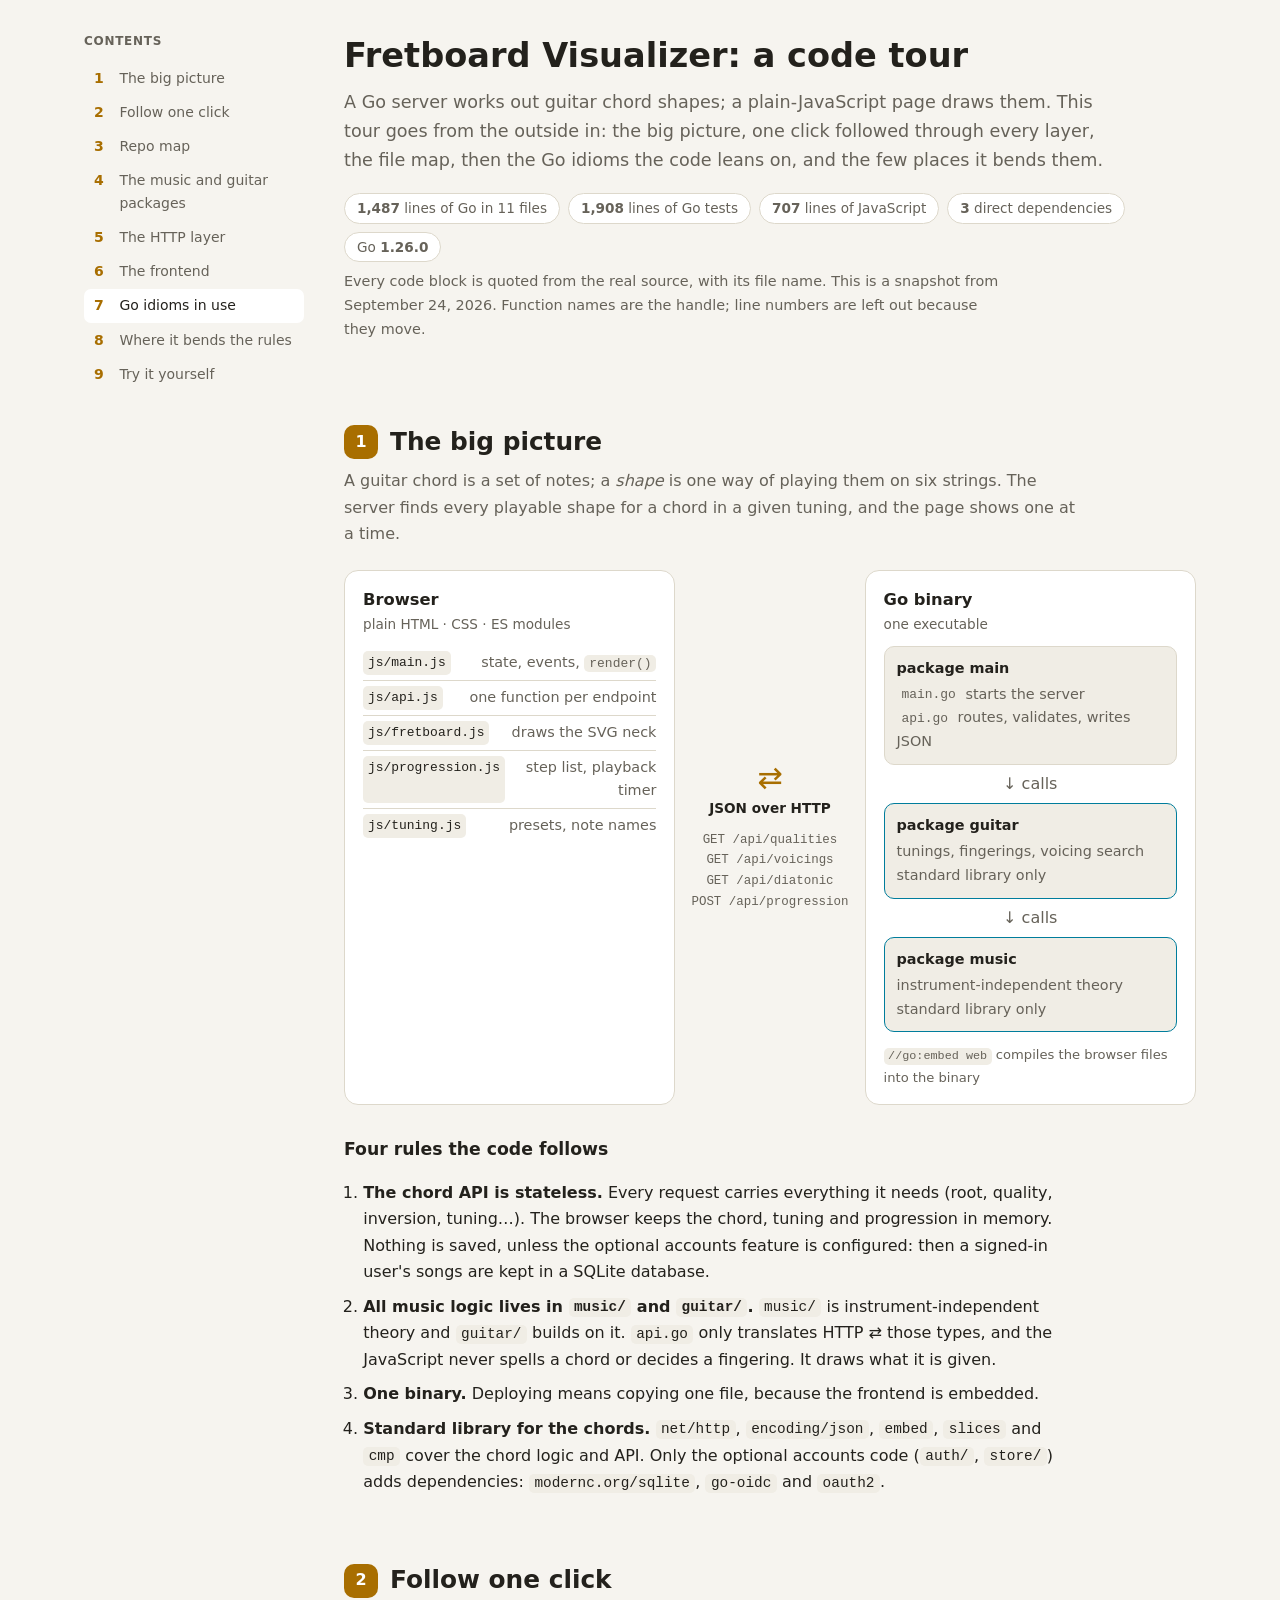
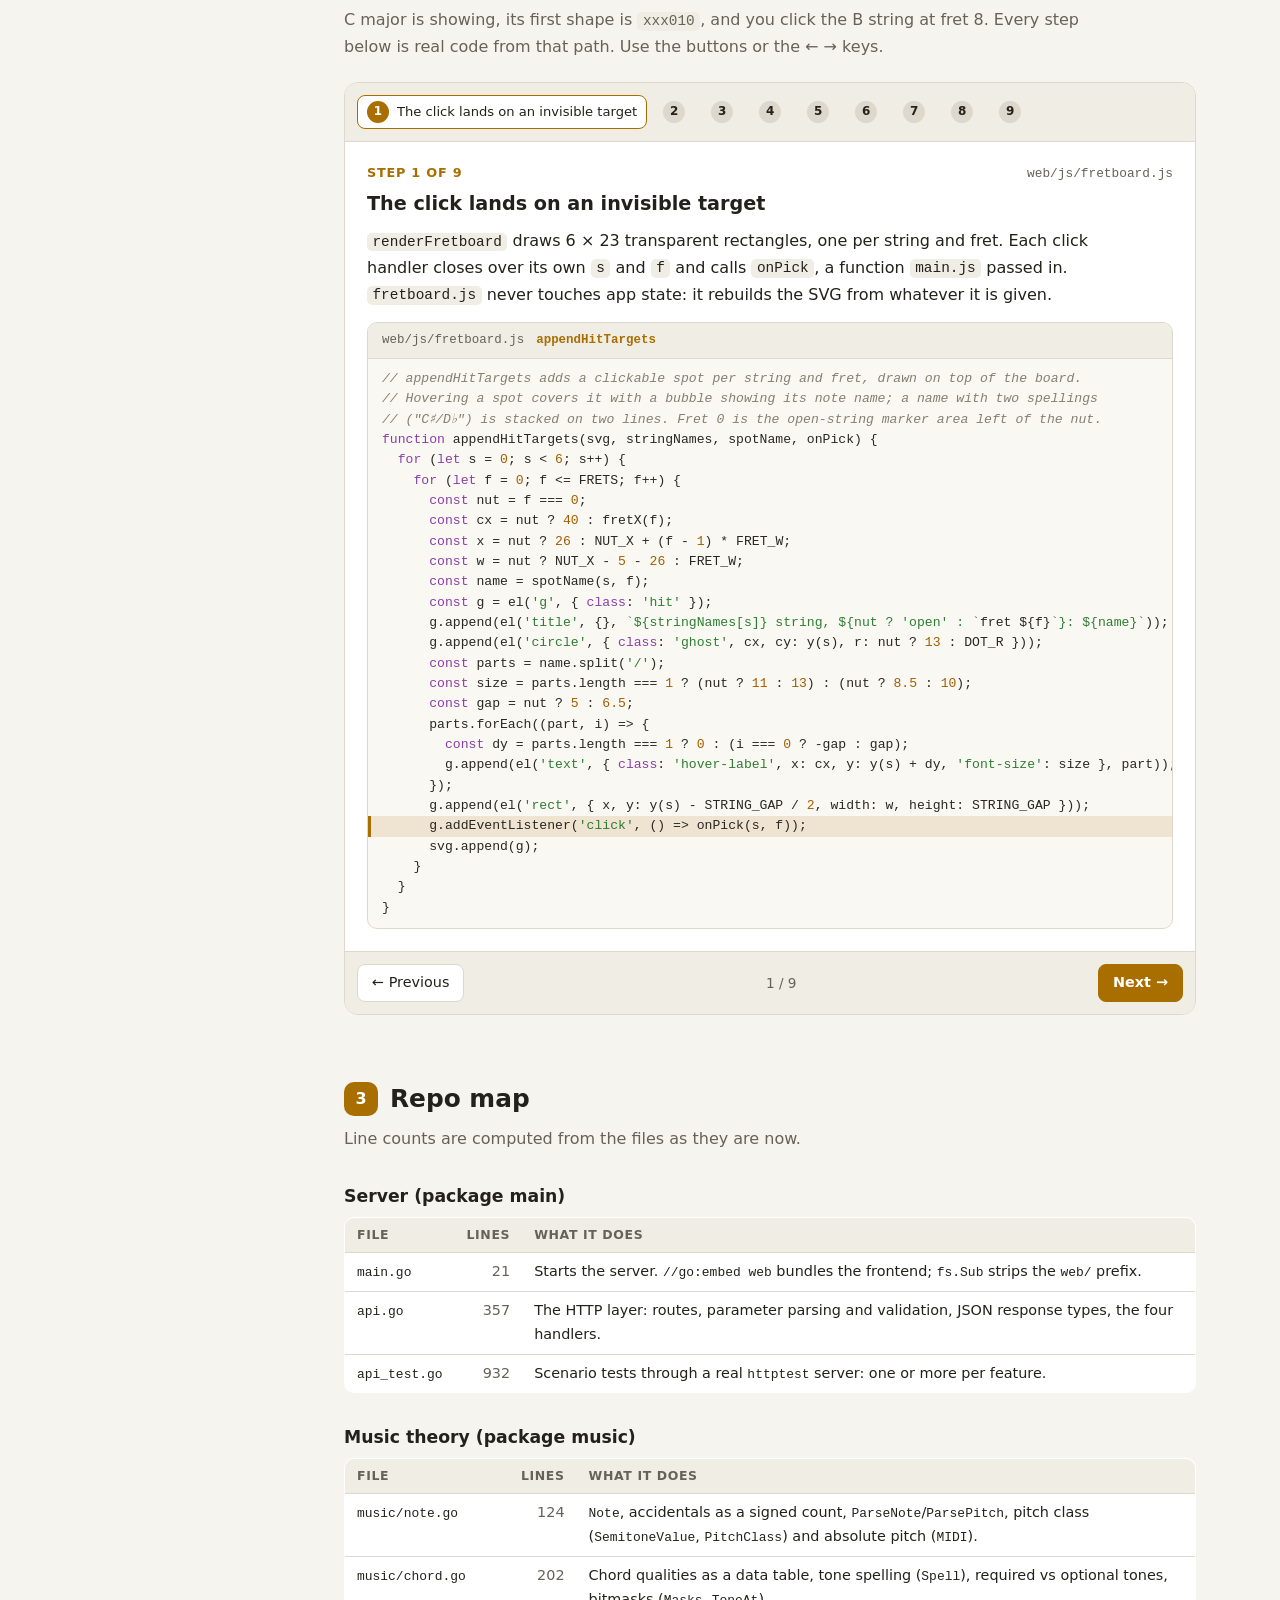
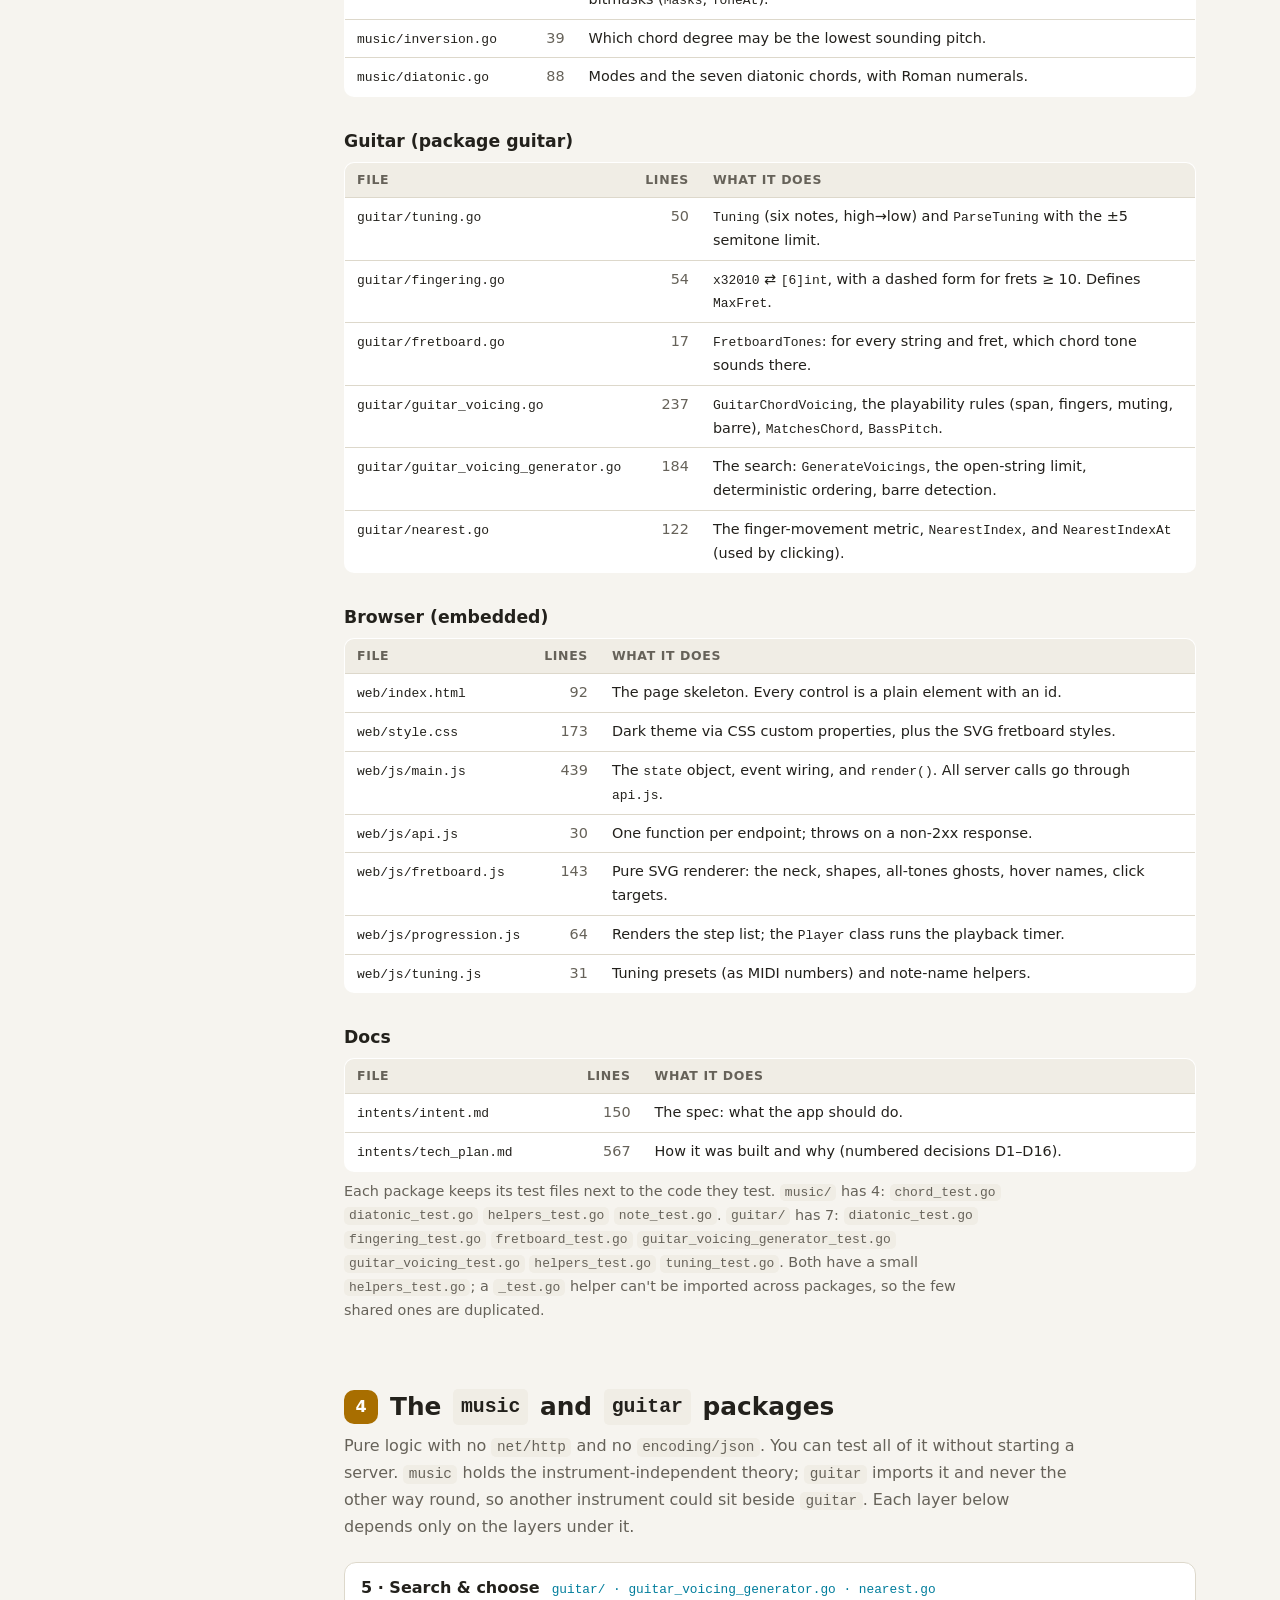
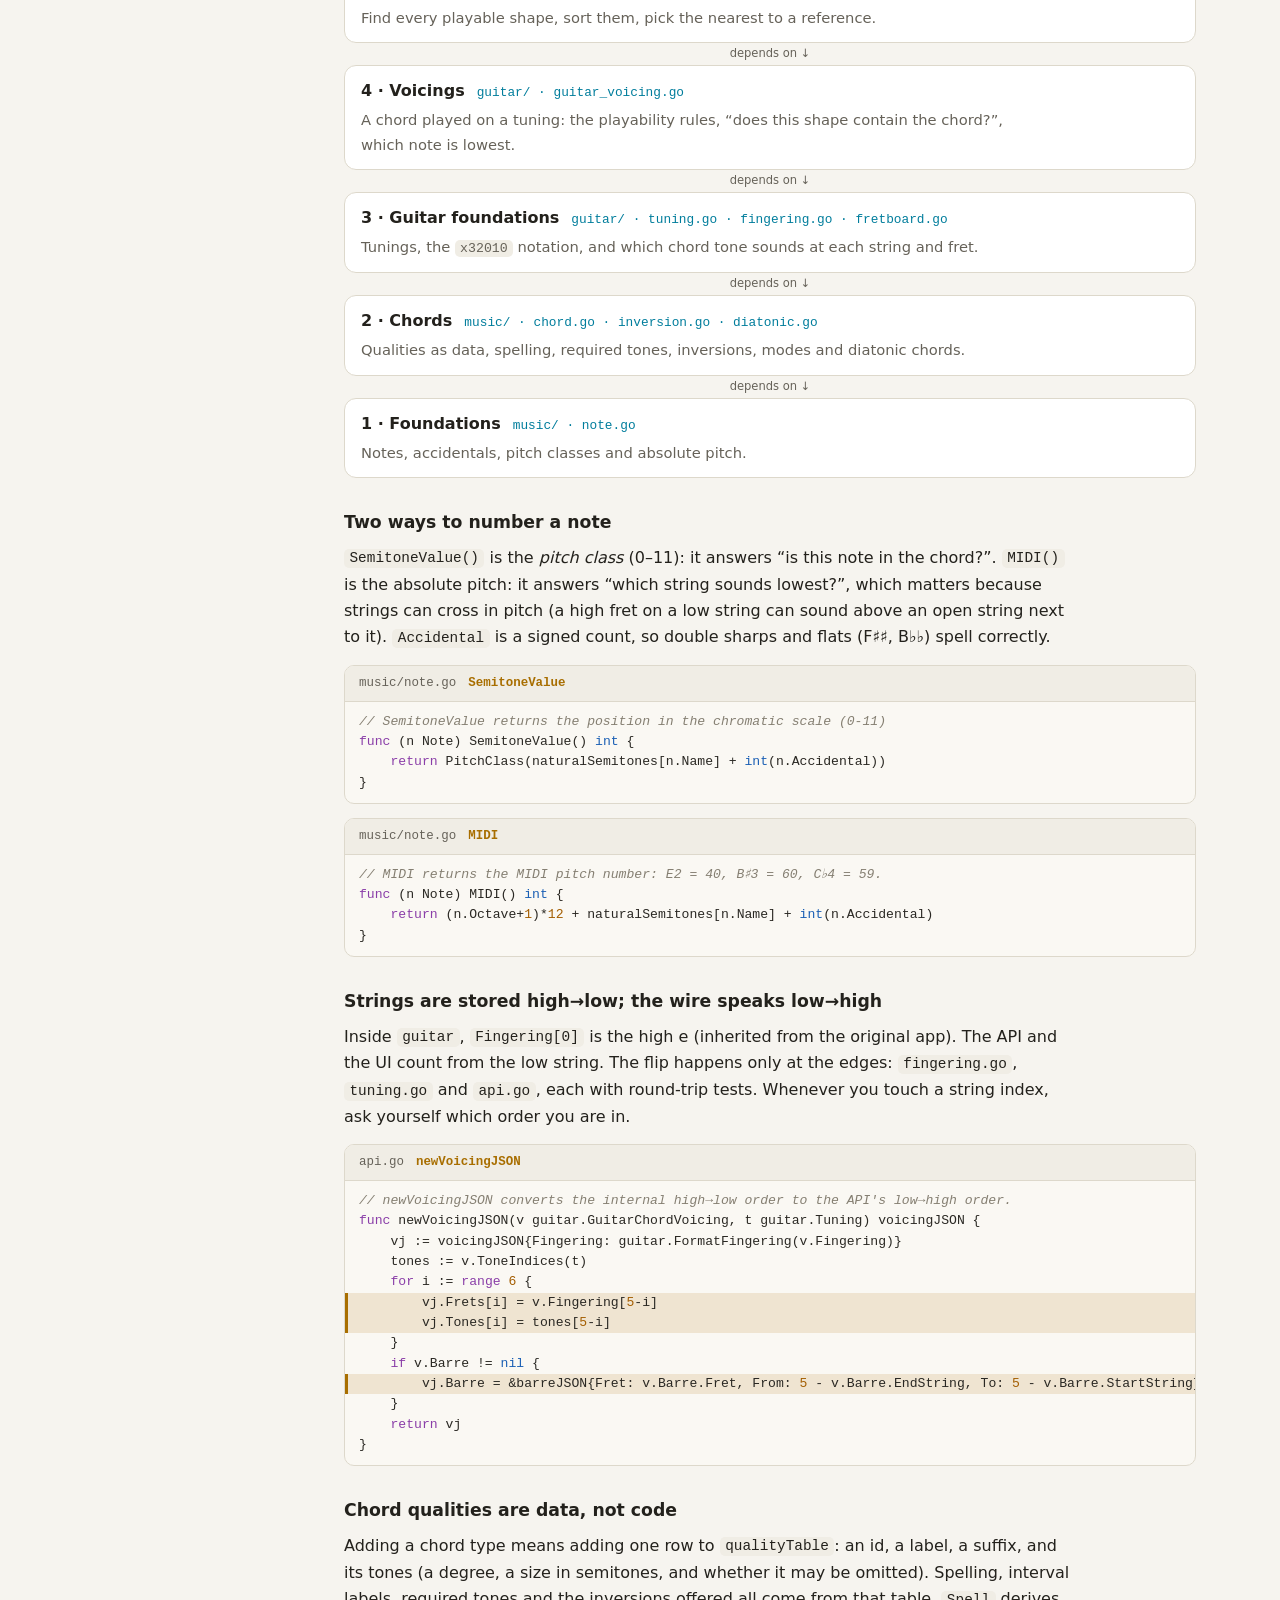
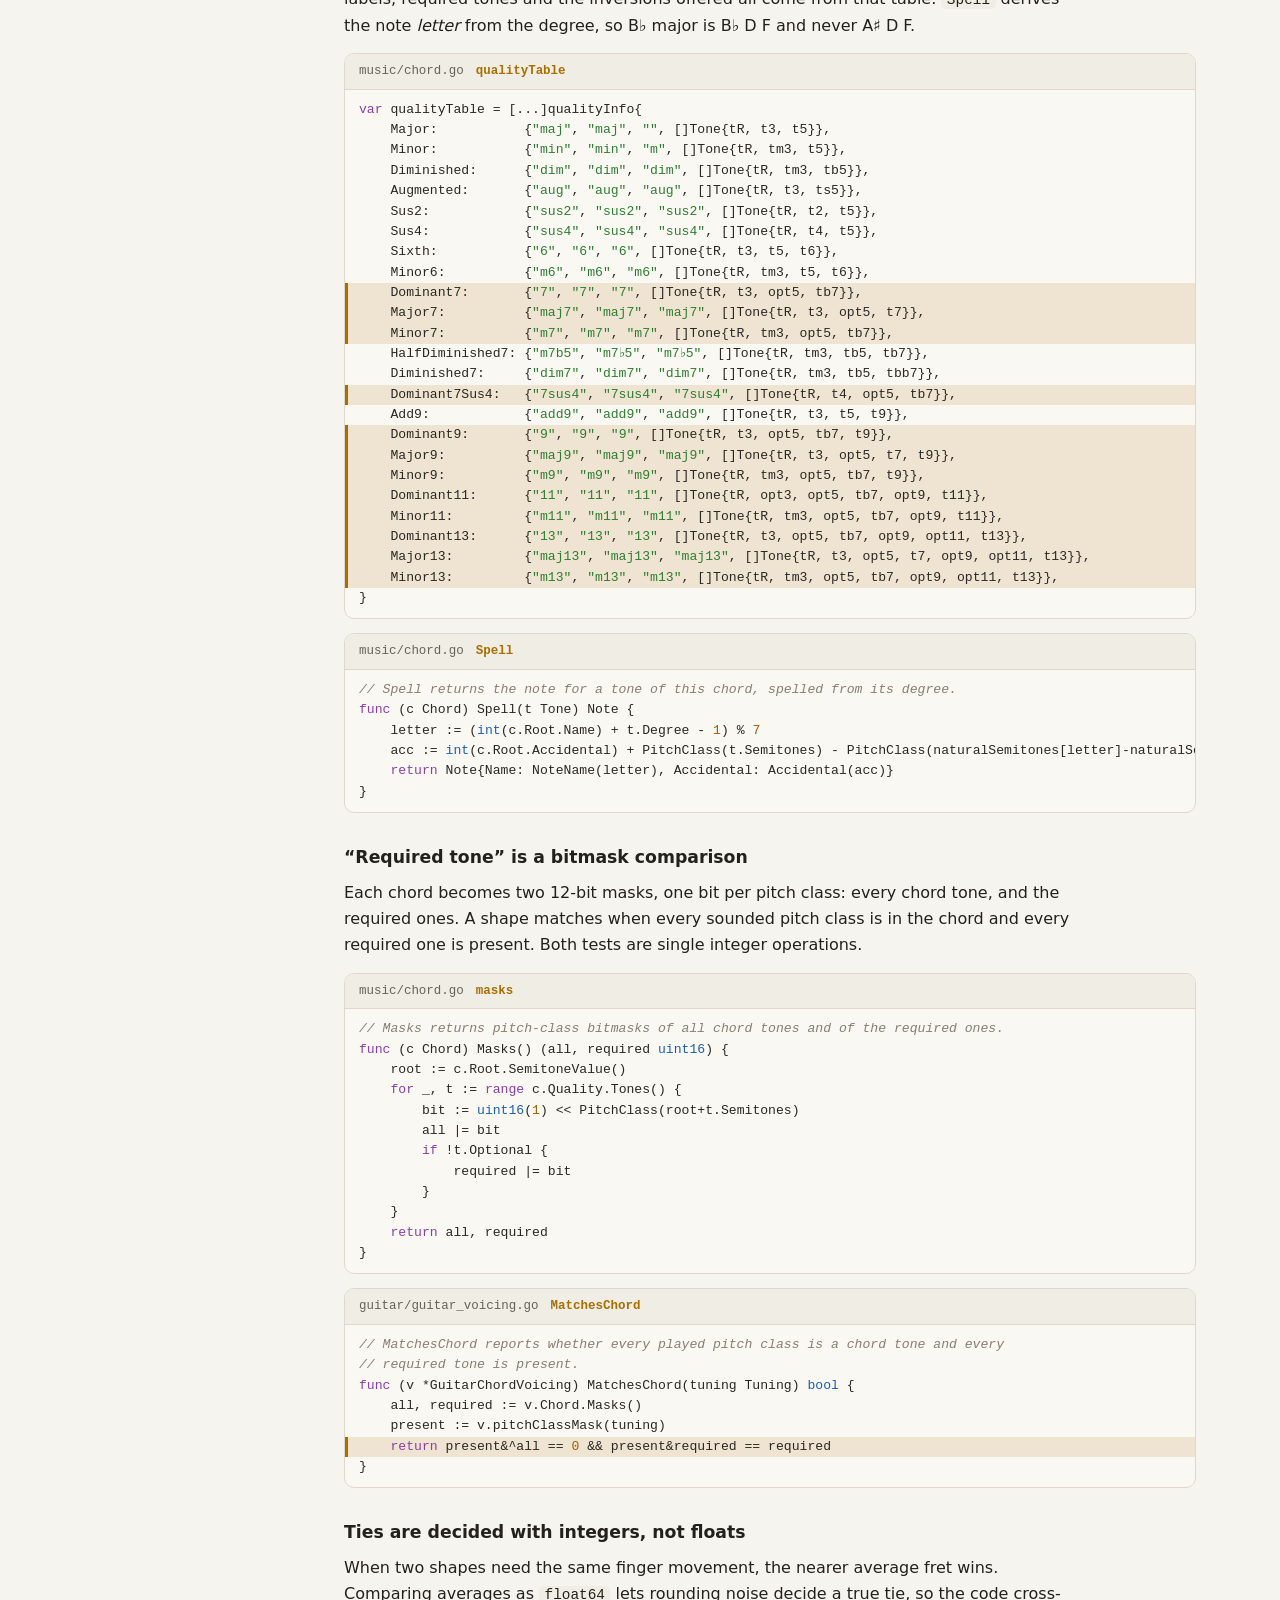
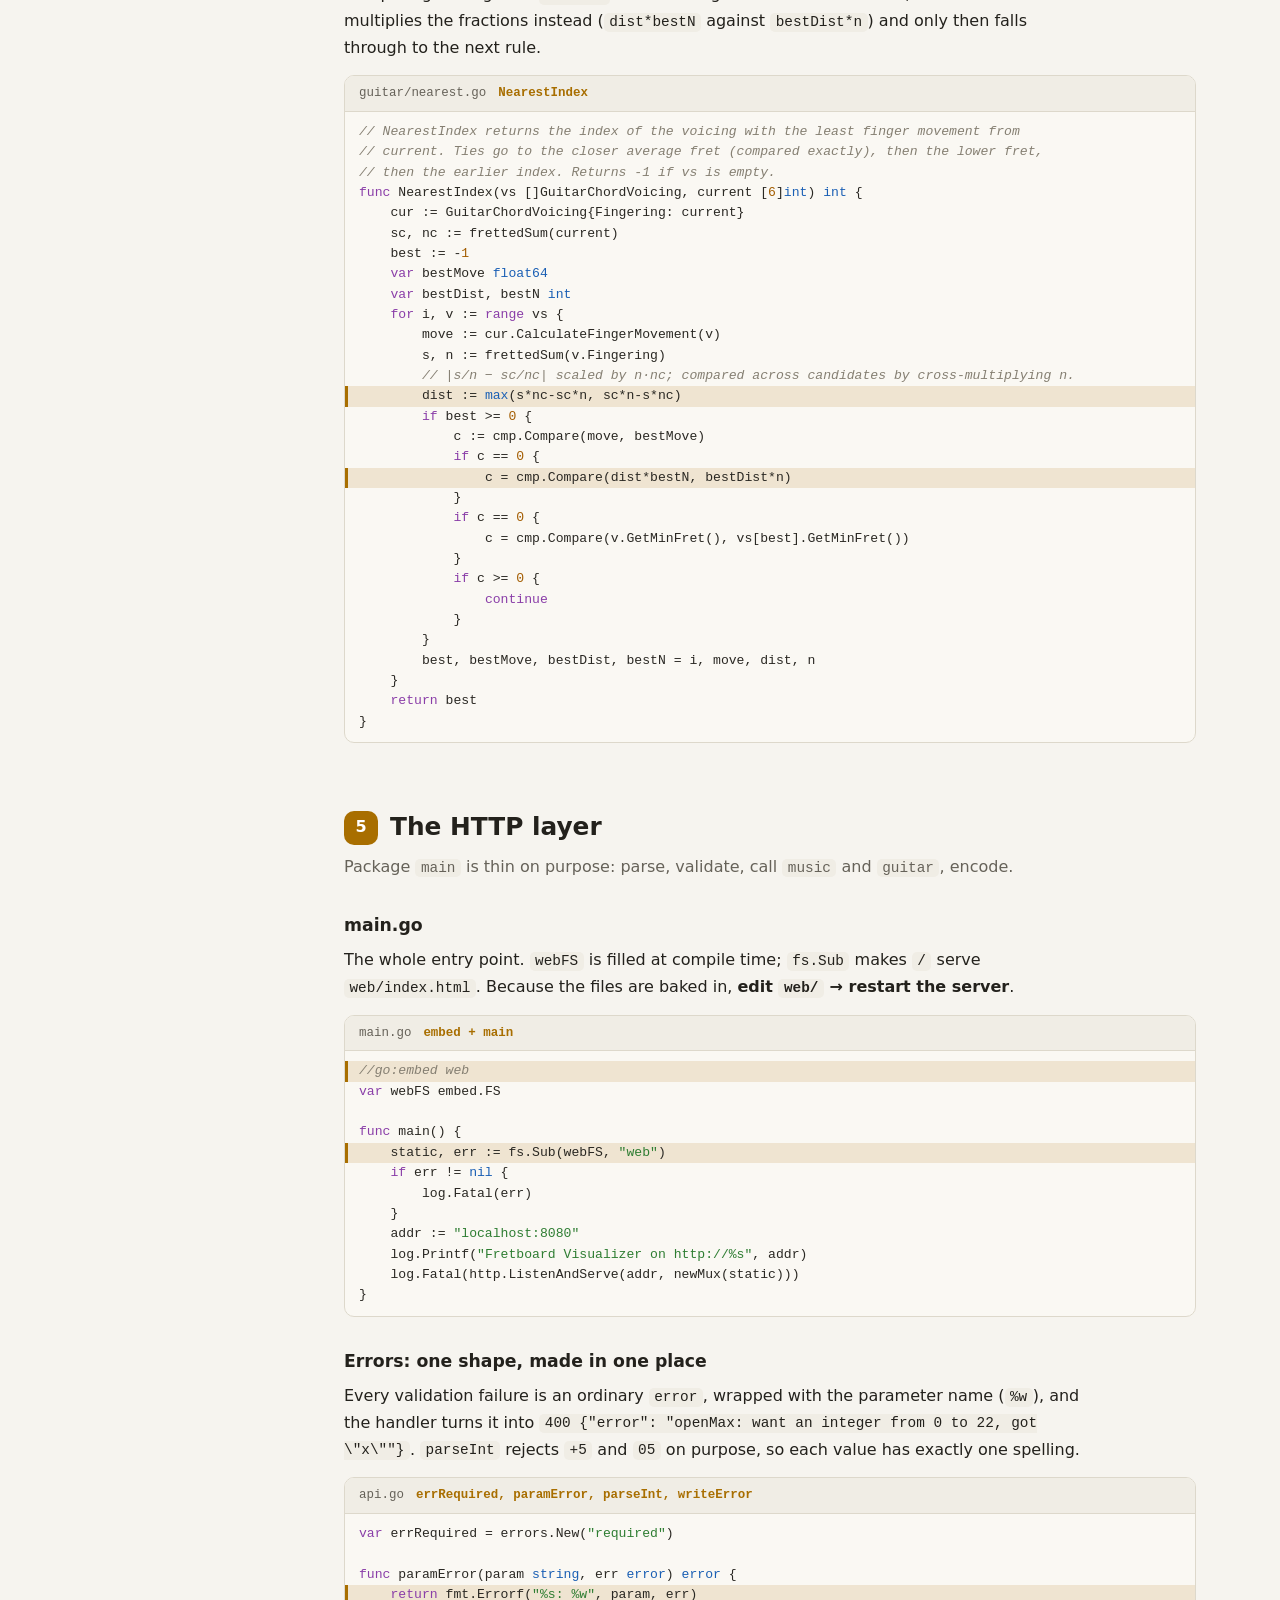
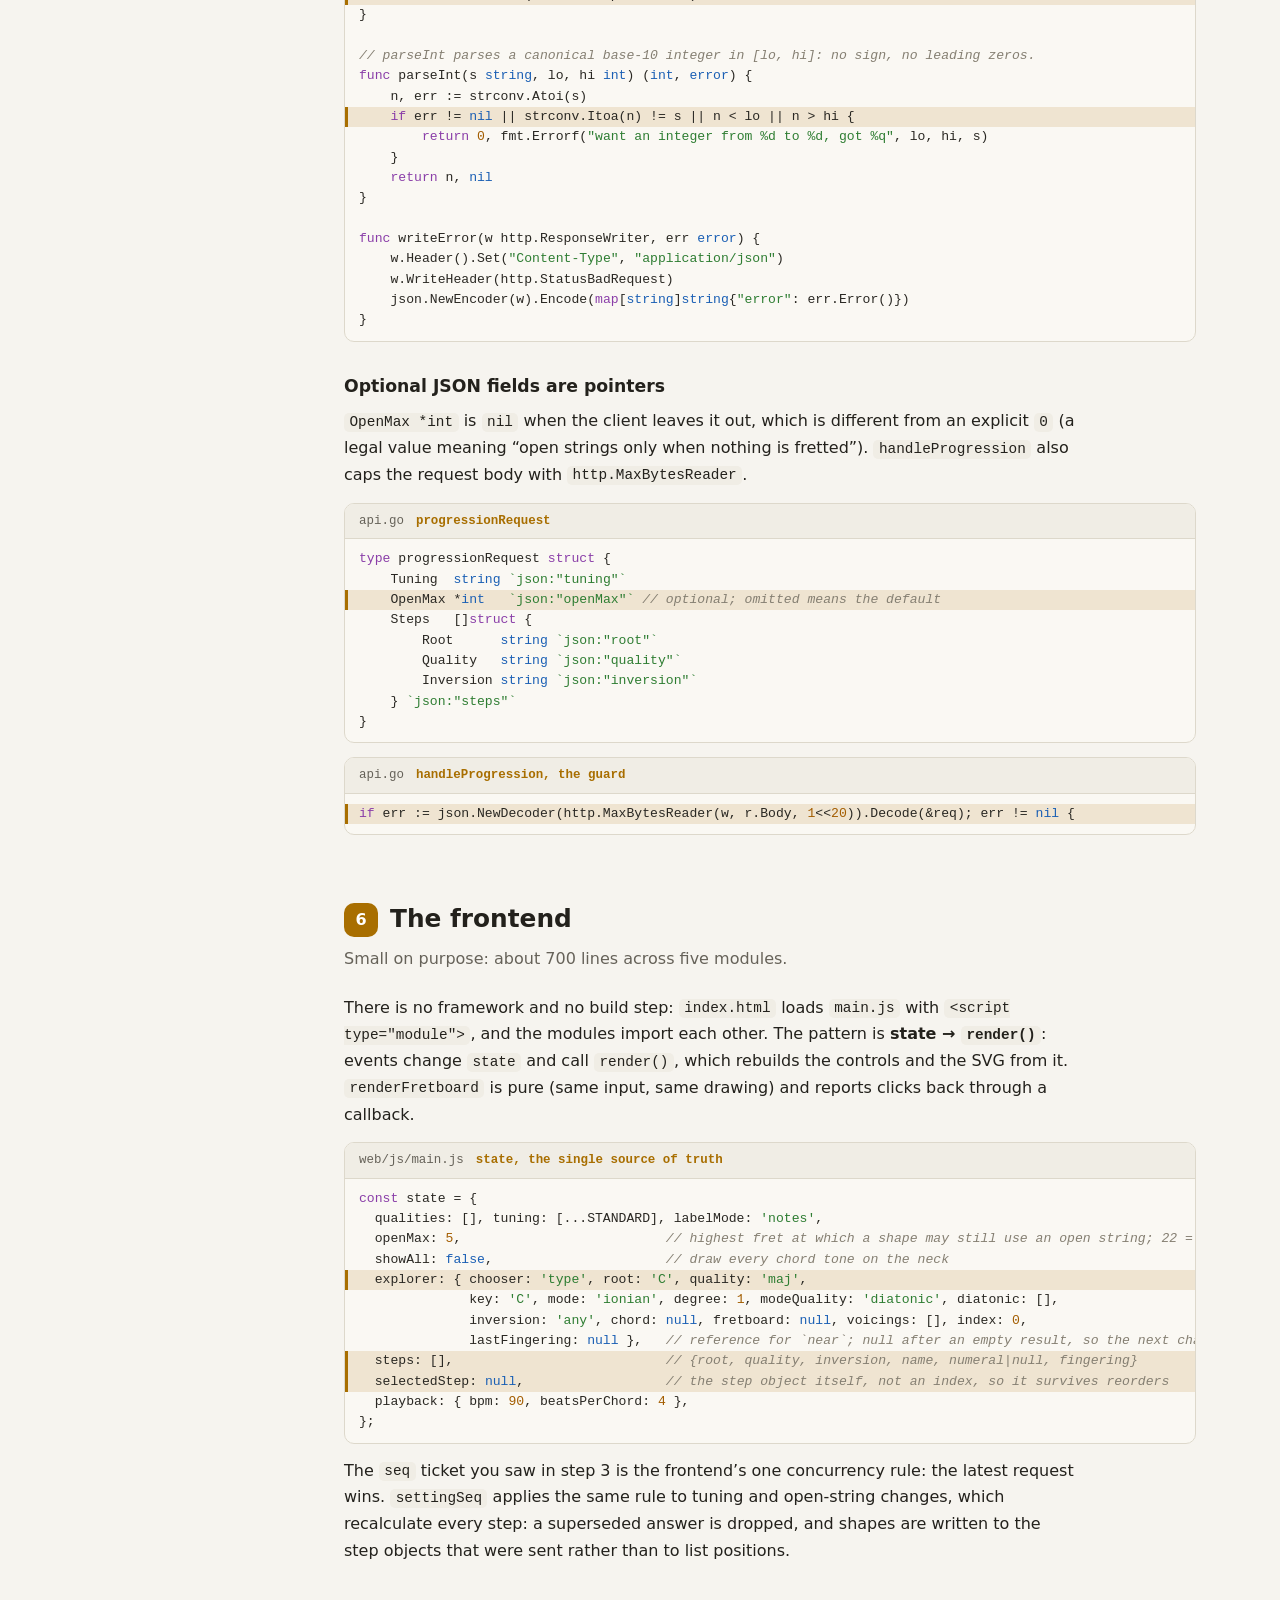
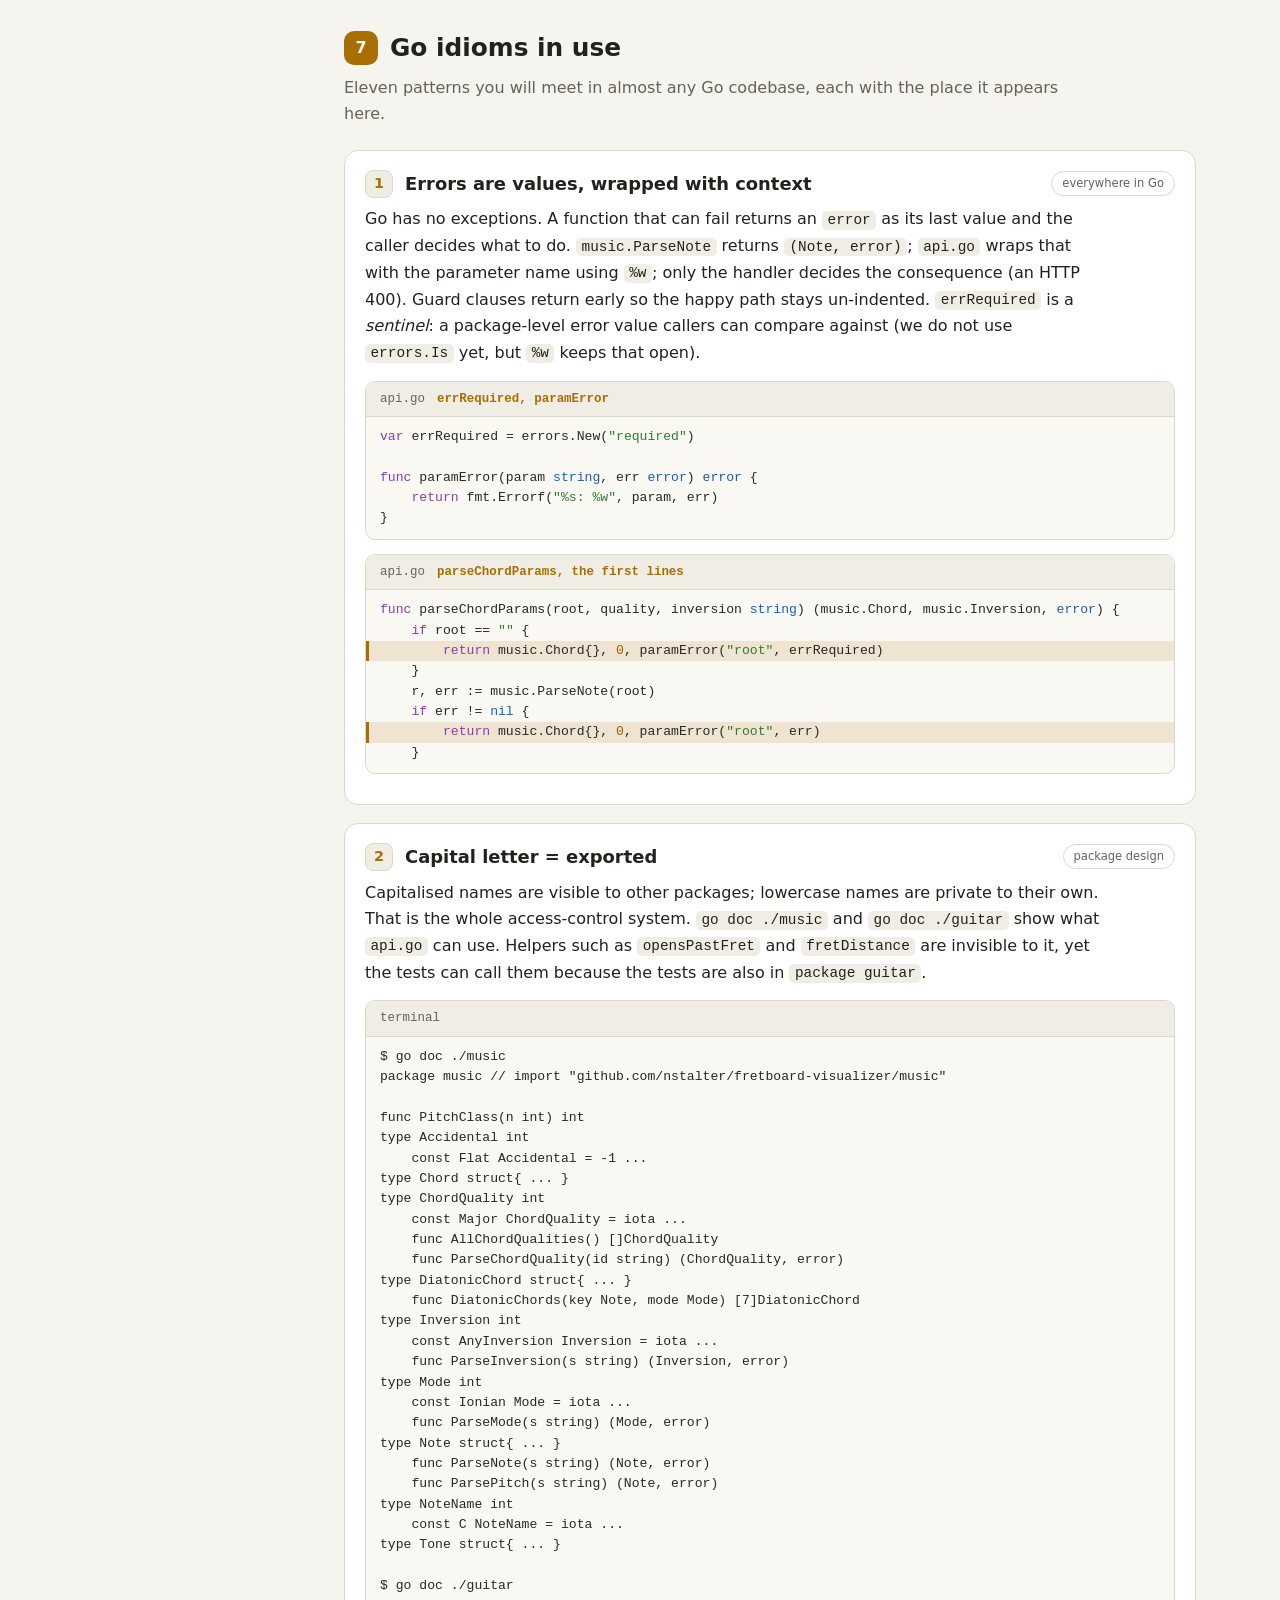
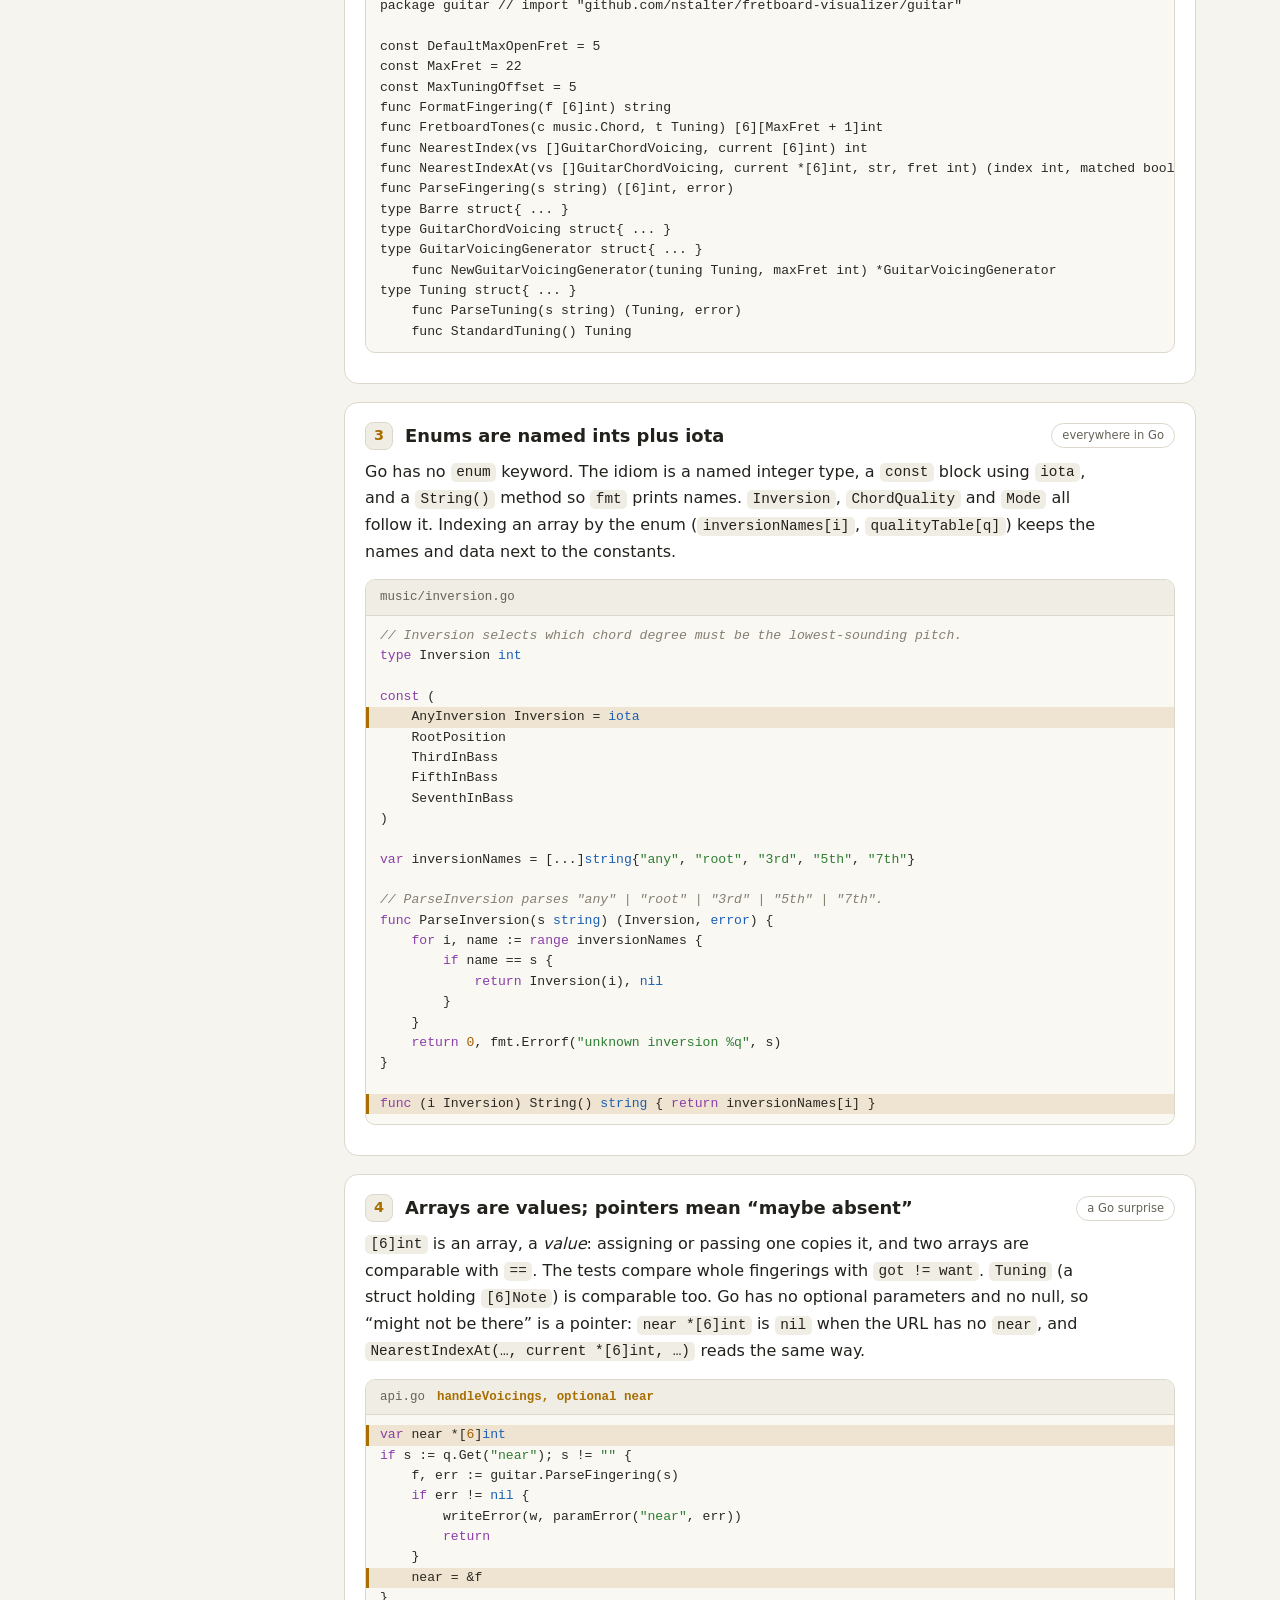
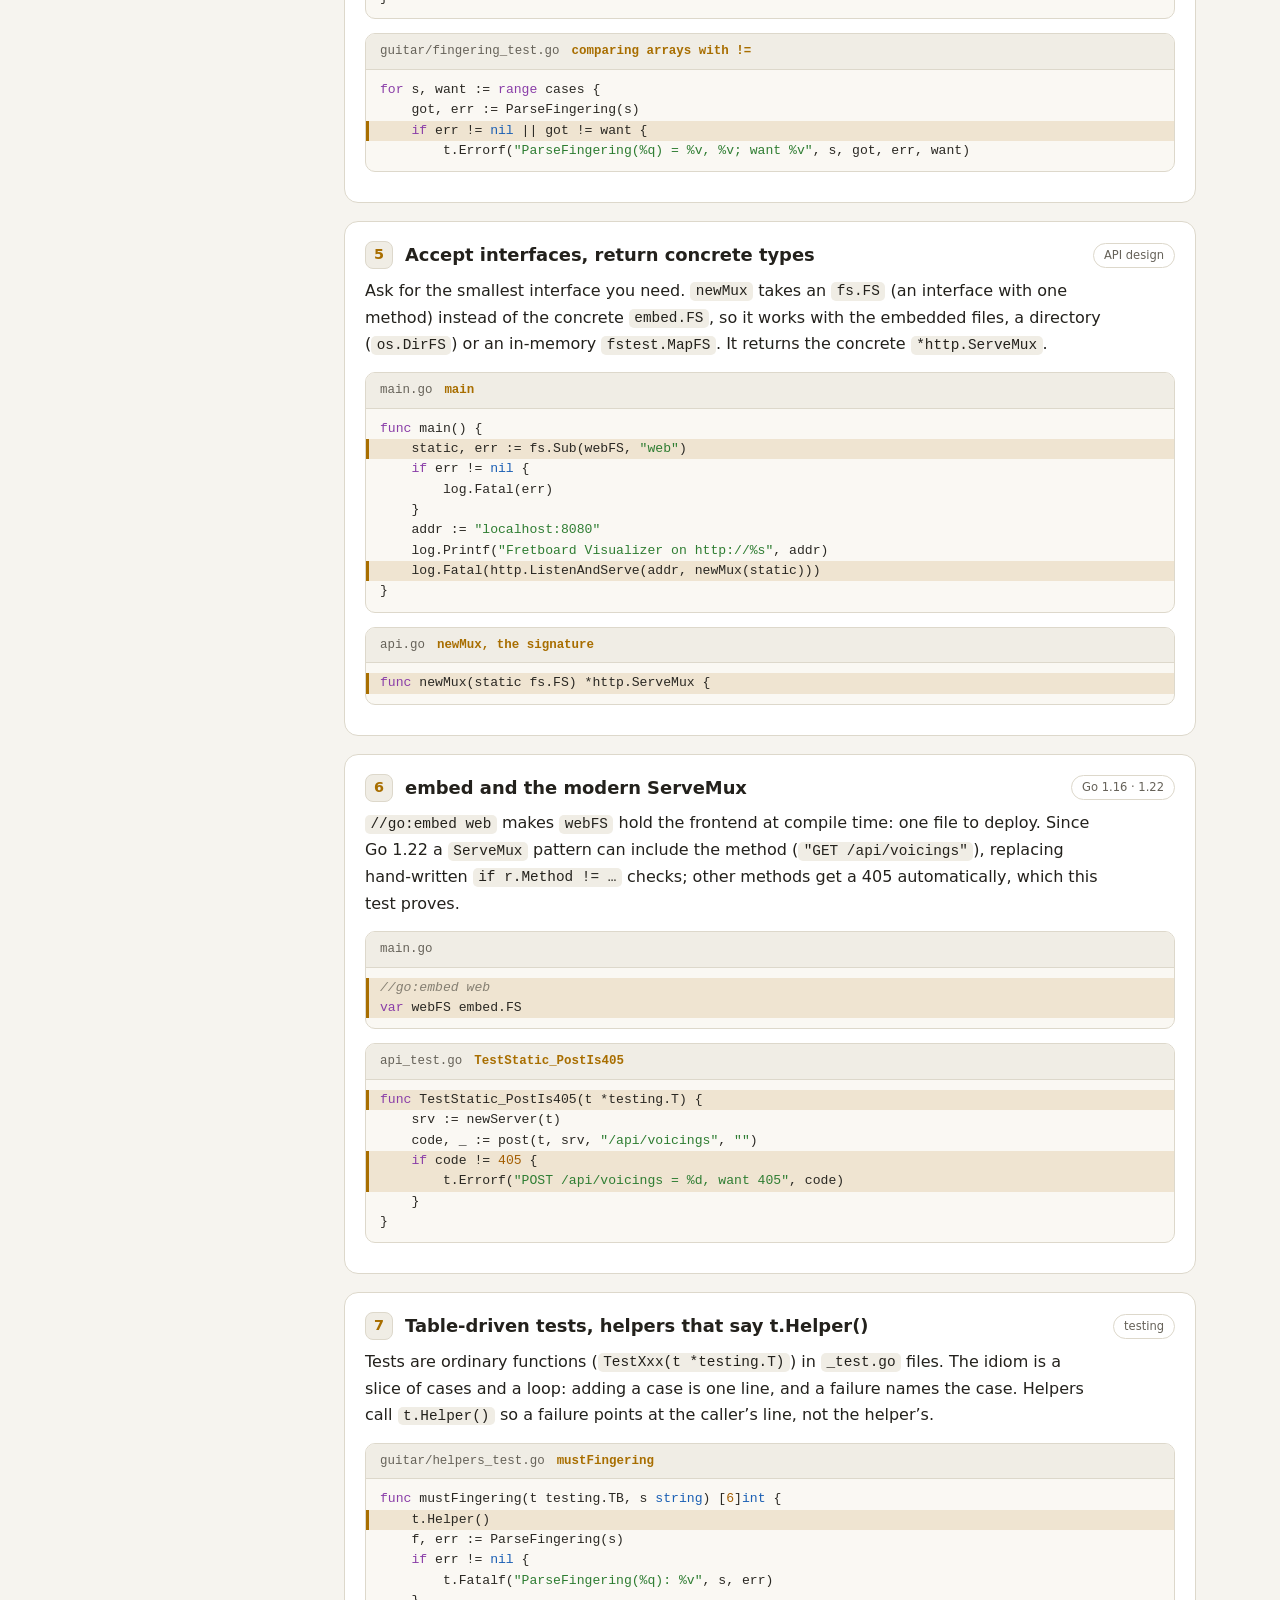
==== commit f1617e8d: "Add Cognito sign-in and saved songs, sections and folders Signed-in users can save progressions as n" ====
--- a/docs/code-tour.html
+++ b/docs/code-tour.html
@@ -100,7 +100,7 @@
 aside.callout{border-left:4px solid var(--accent);background:var(--panel);padding:10px 16px;border-radius:8px;margin:14px 0}
 @media(max-width:900px){.wrap{grid-template-columns:1fr;padding:0 16px;gap:0}nav.toc{position:static;height:auto;padding:16px 0 0;display:flex;flex-wrap:wrap;gap:4px}nav.toc strong{flex:1 1 100%;margin:0 0 4px}h1{font-size:1.7rem}}
 @media print{nav.toc{display:none}.wrap{display:block}.js .step{display:block!important}}
-</style></head><body><div class="wrap"><nav class="toc" aria-label="Contents"><strong>Contents</strong><a href="#overview"><b>1</b>The big picture</a><a href="#click"><b>2</b>Follow one click</a><a href="#map"><b>3</b>Repo map</a><a href="#music"><b>4</b>The music and guitar packages</a><a href="#http"><b>5</b>The HTTP layer</a><a href="#web"><b>6</b>The frontend</a><a href="#idioms"><b>7</b>Go idioms in use</a><a href="#bends"><b>8</b>Where it bends the rules</a><a href="#try"><b>9</b>Try it yourself</a></nav><main><header class="hero"><h1>Fretboard Visualizer: a code tour</h1><p class="lead">A stateless Go server works out guitar chord shapes; a plain-JavaScript page draws them. This tour goes from the outside in: the big picture, one click followed through every layer, the file map, then the Go idioms the code leans on, and the few places it bends them.</p><div class="chips"><span class="chip"><strong>1,487</strong> lines of Go in 11 files</span><span class="chip"><strong>1,908</strong> lines of Go tests</span><span class="chip"><strong>707</strong> lines of JavaScript</span><span class="chip"><strong>0</strong> dependencies</span><span class="chip">Go <strong>1.25.5</strong></span></div><p class="small">Every code block is quoted from the real source, with its file name. This is a snapshot from September 24, 2026. Function names are the handle; line numbers are left out because they move.</p></header><section id="overview"><h2><span class="num">1</span>The big picture</h2><p class="intro">A guitar chord is a set of notes; a <em>shape</em> is one way of playing them on six strings. The server finds every playable shape for a chord in a given tuning, and the page shows one at a time.</p>
+</style></head><body><div class="wrap"><nav class="toc" aria-label="Contents"><strong>Contents</strong><a href="#overview"><b>1</b>The big picture</a><a href="#click"><b>2</b>Follow one click</a><a href="#map"><b>3</b>Repo map</a><a href="#music"><b>4</b>The music and guitar packages</a><a href="#http"><b>5</b>The HTTP layer</a><a href="#web"><b>6</b>The frontend</a><a href="#idioms"><b>7</b>Go idioms in use</a><a href="#bends"><b>8</b>Where it bends the rules</a><a href="#try"><b>9</b>Try it yourself</a></nav><main><header class="hero"><h1>Fretboard Visualizer: a code tour</h1><p class="lead">A Go server works out guitar chord shapes; a plain-JavaScript page draws them. This tour goes from the outside in: the big picture, one click followed through every layer, the file map, then the Go idioms the code leans on, and the few places it bends them.</p><div class="chips"><span class="chip"><strong>1,487</strong> lines of Go in 11 files</span><span class="chip"><strong>1,908</strong> lines of Go tests</span><span class="chip"><strong>707</strong> lines of JavaScript</span><span class="chip"><strong>3</strong> direct dependencies</span><span class="chip">Go <strong>1.26.0</strong></span></div><p class="small">Every code block is quoted from the real source, with its file name. This is a snapshot from September 24, 2026. Function names are the handle; line numbers are left out because they move.</p></header><section id="overview"><h2><span class="num">1</span>The big picture</h2><p class="intro">A guitar chord is a set of notes; a <em>shape</em> is one way of playing them on six strings. The server finds every playable shape for a chord in a given tuning, and the page shows one at a time.</p>
 <div class="arch" role="img" aria-label="Browser talks JSON over HTTP to a single Go binary made of package main, package music and package guitar">
   <div class="box">
     <h4>Browser <span>plain HTML · CSS · ES modules</span></h4>
@@ -133,10 +133,10 @@
   </div>
 </div><h3>Four rules the code follows</h3>
 <ol class="rules">
-  <li><strong>The server is stateless.</strong> Every request carries everything it needs (root, quality, inversion, tuning…). The browser keeps the chord, tuning and progression in memory. Nothing is saved.</li>
+  <li><strong>The chord API is stateless.</strong> Every request carries everything it needs (root, quality, inversion, tuning…). The browser keeps the chord, tuning and progression in memory. Nothing is saved, unless the optional accounts feature is configured: then a signed-in user's songs are kept in a SQLite database.</li>
   <li><strong>All music logic lives in <code>music/</code> and <code>guitar/</code>.</strong> <code>music/</code> is instrument-independent theory and <code>guitar/</code> builds on it. <code>api.go</code> only translates HTTP ⇄ those types, and the JavaScript never spells a chord or decides a fingering. It draws what it is given.</li>
   <li><strong>One binary.</strong> Deploying means copying one file, because the frontend is embedded.</li>
-  <li><strong>Standard library only.</strong> <code>go.mod</code> has no <code>require</code> lines. <code>net/http</code>, <code>encoding/json</code>, <code>embed</code>, <code>slices</code> and <code>cmp</code> cover everything.</li>
+  <li><strong>Standard library for the chords.</strong> <code>net/http</code>, <code>encoding/json</code>, <code>embed</code>, <code>slices</code> and <code>cmp</code> cover the chord logic and API. Only the optional accounts code (<code>auth/</code>, <code>store/</code>) adds dependencies: <code>modernc.org/sqlite</code>, <code>go-oidc</code> and <code>oauth2</code>.</li>
 </ol></section><section id="click"><h2><span class="num">2</span>Follow one click</h2><p class="intro">C major is showing, its first shape is <code>xxx010</code>, and you click the B string at fret 8. Every step below is real code from that path. Use the buttons or the ← → keys.</p><div class="stepper" id="stepper"><div class="step-nav" id="step-nav" role="tablist" aria-label="Steps"><button type="button" data-step="0" title="The click lands on an invisible target"><b>1</b><span>The click lands on an invisible target</span></button><button type="button" data-step="1" title="main.js decides what to ask"><b>2</b><span>main.js decides what to ask</span></button><button type="button" data-step="2" title="One function talks to the server, and ignores stale answers"><b>3</b><span>One function talks to the server, and ignores stale answers</span></button><button type="button" data-step="3" title="api.js turns options into a URL"><b>4</b><span>api.js turns options into a URL</span></button><button type="button" data-step="4" title="Go routes it"><b>5</b><span>Go routes it</span></button><button type="button" data-step="5" title="The handler validates, then hands off to music and guitar"><b>6</b><span>The handler validates, then hands off to music and guitar</span></button><button type="button" data-step="6" title="guitar searches every fingering"><b>7</b><span>guitar searches every fingering</span></button><button type="button" data-step="7" title="…and picks the nearest one"><b>8</b><span>…and picks the nearest one</span></button><button type="button" data-step="8" title="JSON comes back and the page redraws"><b>9</b><span>JSON comes back and the page redraws</span></button></div><div class="step-body"><article class="step" data-step="0"><header><span class="stepno">Step 1 of 9</span><h3>The click lands on an invisible target</h3><span class="where">web/js/fretboard.js</span></header><p><code>renderFretboard</code> draws 6 × 23 transparent rectangles, one per string and fret. Each click handler closes over its own <code>s</code> and <code>f</code> and calls <code>onPick</code>, a function <code>main.js</code> passed in. <code>fretboard.js</code> never touches app state: it rebuilds the SVG from whatever it is given.</p><figure class="code" data-lines="27"><figcaption><span class="file">web/js/fretboard.js</span><span class="fn">appendHitTargets</span></figcaption><pre><code><span class="ln"><span class="c">// appendHitTargets adds a clickable spot per string and fret, drawn on top of the board.</span></span><span class="ln"><span class="c">// Hovering a spot covers it with a bubble showing its note name; a name with two spellings</span></span><span class="ln"><span class="c">// (&quot;C♯/D♭&quot;) is stacked on two lines. Fret 0 is the open-string marker area left of the nut.</span></span><span class="ln"><span class="k">function</span> appendHitTargets(svg, stringNames, spotName, onPick) {</span><span class="ln">  <span class="k">for</span> (<span class="k">let</span> s = <span class="n">0</span>; s &lt; <span class="n">6</span>; s++) {</span><span class="ln">    <span class="k">for</span> (<span class="k">let</span> f = <span class="n">0</span>; f &lt;= FRETS; f++) {</span><span class="ln">      <span class="k">const</span> nut = f === <span class="n">0</span>;</span><span class="ln">      <span class="k">const</span> cx = nut ? <span class="n">40</span> : fretX(f);</span><span class="ln">      <span class="k">const</span> x = nut ? <span class="n">26</span> : NUT_X + (f - <span class="n">1</span>) * FRET_W;</span><span class="ln">      <span class="k">const</span> w = nut ? NUT_X - <span class="n">5</span> - <span class="n">26</span> : FRET_W;</span><span class="ln">      <span class="k">const</span> name = spotName(s, f);</span><span class="ln">      <span class="k">const</span> g = el(<span class="s">&#x27;g&#x27;</span>, { <span class="k">class</span>: <span class="s">&#x27;hit&#x27;</span> });</span><span class="ln">      g.append(el(<span class="s">&#x27;title&#x27;</span>, {}, <span class="s">`${stringNames[s]} string, ${nut ? &#x27;open&#x27; : `</span>fret ${f}<span class="s">`}: ${name}`</span>));</span><span class="ln">      g.append(el(<span class="s">&#x27;circle&#x27;</span>, { <span class="k">class</span>: <span class="s">&#x27;ghost&#x27;</span>, cx, cy: y(s), r: nut ? <span class="n">13</span> : DOT_R }));</span><span class="ln">      <span class="k">const</span> parts = name.split(<span class="s">&#x27;/&#x27;</span>);</span><span class="ln">      <span class="k">const</span> size = parts.length === <span class="n">1</span> ? (nut ? <span class="n">11</span> : <span class="n">13</span>) : (nut ? <span class="n">8.5</span> : <span class="n">10</span>);</span><span class="ln">      <span class="k">const</span> gap = nut ? <span class="n">5</span> : <span class="n">6.5</span>;</span><span class="ln">      parts.forEach((part, i) =&gt; {</span><span class="ln">        <span class="k">const</span> dy = parts.length === <span class="n">1</span> ? <span class="n">0</span> : (i === <span class="n">0</span> ? -gap : gap);</span><span class="ln">        g.append(el(<span class="s">&#x27;text&#x27;</span>, { <span class="k">class</span>: <span class="s">&#x27;hover-label&#x27;</span>, x: cx, y: y(s) + dy, <span class="s">&#x27;font-size&#x27;</span>: size }, part));</span><span class="ln">      });</span><span class="ln">      g.append(el(<span class="s">&#x27;rect&#x27;</span>, { x, y: y(s) - STRING_GAP / <span class="n">2</span>, width: w, height: STRING_GAP }));</span><span class="ln hl">      g.addEventListener(<span class="s">&#x27;click&#x27;</span>, () =&gt; onPick(s, f));</span><span class="ln">      svg.append(g);</span><span class="ln">    }</span><span class="ln">  }</span><span class="ln">}</span></code></pre></figure></article><article class="step" data-step="1"><header><span class="stepno">Step 2 of 9</span><h3>main.js decides what to ask</h3><span class="where">web/js/main.js</span></header><p><code>pickSpot</code> pauses playback (the spec says every explorer control does), then asks for shapes with <code>at=string:fret</code>. If a progression step is loaded, the newly chosen shape is copied into that step, exactly like the ◀ ▶ buttons do.</p><figure class="code" data-lines="11"><figcaption><span class="file">web/js/main.js</span><span class="fn">pickSpot</span></figcaption><pre><code><span class="ln"><span class="c">// pickSpot jumps to a shape of the current chord that plays the clicked spot</span></span><span class="ln"><span class="c">// (string low→high, fret 0 = open), falling back to the shape nearest that fret.</span></span><span class="ln"><span class="k">async</span> <span class="k">function</span> pickSpot(string, fret) {</span><span class="ln">  pause();</span><span class="ln hl">  <span class="k">const</span> data = <span class="k">await</span> loadVoicings({ at: <span class="s">`${string}:${fret}`</span> });</span><span class="ln">  <span class="k">if</span> (!data || !data.voicings.length) <span class="k">return</span>;</span><span class="ln">  <span class="k">if</span> (state.selectedStep) {</span><span class="ln hl">    state.selectedStep.fingering = state.explorer.lastFingering;</span><span class="ln">    render();</span><span class="ln">  }</span><span class="ln">}</span></code></pre></figure></article><article class="step" data-step="2"><header><span class="stepno">Step 3 of 9</span><h3>One function talks to the server, and ignores stale answers</h3><span class="where">web/js/main.js</span></header><p><code>loadVoicings</code> takes a ticket with <code>++seq</code>. When the response arrives, <code>my !== seq</code> drops it if a newer request has started, so a slow answer can never overwrite a fresh one. Then it stores the chord, the shapes and which shape is current.</p><figure class="code" data-lines="30"><figcaption><span class="file">web/js/main.js</span><span class="fn">loadVoicings</span></figcaption><pre><code><span class="ln"><span class="c">// loadVoicings fetches the current chord&#x27;s shapes and picks the one nearest `near`,</span></span><span class="ln"><span class="c">// or the exact `exact` fingering when present. With `at` (&quot;string:fret&quot;) the server picks</span></span><span class="ln"><span class="c">// a shape playing that spot. Returns the response, or null if it was stale or failed.</span></span><span class="ln"><span class="k">async</span> <span class="k">function</span> loadVoicings({ near = state.explorer.lastFingering, exact = <span class="t">null</span>, at = <span class="t">null</span> } = {}) {</span><span class="ln">  <span class="k">const</span> e = state.explorer;</span><span class="ln">  <span class="k">const</span> choice = currentChoice();</span><span class="ln">  <span class="k">if</span> (!choice) <span class="k">return</span> <span class="t">null</span>;</span><span class="ln hl">  <span class="k">const</span> my = ++seq;</span><span class="ln">  <span class="k">let</span> data = <span class="t">null</span>;</span><span class="ln">  <span class="k">try</span> {</span><span class="ln">    data = <span class="k">await</span> api.voicings({ ...choice, inversion: e.inversion, tuning: tuningParam(state.tuning), openMax: state.openMax, near, at });</span><span class="ln hl">    <span class="k">if</span> (my !== seq) <span class="k">return</span> <span class="t">null</span>;</span><span class="ln">    e.chord = data.chord;</span><span class="ln">    e.fretboard = data.fretboard;</span><span class="ln">    e.voicings = data.voicings;</span><span class="ln">    <span class="k">let</span> index = data.nearestIndex ?? <span class="n">0</span>;</span><span class="ln">    <span class="k">if</span> (exact) {</span><span class="ln">      <span class="k">const</span> j = data.voicings.findIndex((v) =&gt; v.fingering === exact);</span><span class="ln">      <span class="k">if</span> (j &gt;= <span class="n">0</span>) index = j;</span><span class="ln">    }</span><span class="ln">    e.index = index;</span><span class="ln">    e.lastFingering = data.voicings.length ? data.voicings[index].fingering : <span class="t">null</span>;</span><span class="ln">    showError(<span class="t">null</span>);</span><span class="ln">  } <span class="k">catch</span> (err) {</span><span class="ln">    <span class="k">if</span> (my === seq) showError(err);</span><span class="ln">    data = <span class="t">null</span>;</span><span class="ln">  }</span><span class="ln">  render();</span><span class="ln">  <span class="k">return</span> data;</span><span class="ln">}</span></code></pre></figure></article><article class="step" data-step="3"><header><span class="stepno">Step 4 of 9</span><h3>api.js turns options into a URL</h3><span class="where">web/js/api.js</span></header><p><code>URLSearchParams</code> handles the escaping (that is why <code>♯</code> and commas are safe) and empty values are skipped. A non-2xx response becomes a thrown <code>Error</code> carrying the server's message.</p><figure class="code" data-lines="12"><figcaption><span class="file">web/js/api.js</span></figcaption><pre><code><span class="ln"><span class="k">function</span> get(path, params) {</span><span class="ln hl">  <span class="k">const</span> qs = <span class="k">new</span> URLSearchParams();</span><span class="ln">  <span class="k">for</span> (<span class="k">const</span> [k, v] <span class="k">of</span> Object.entries(params)) {</span><span class="ln">    <span class="k">if</span> (v !== <span class="t">null</span> &amp;&amp; v !== <span class="t">undefined</span> &amp;&amp; v !== <span class="s">&#x27;&#x27;</span>) qs.set(k, v);</span><span class="ln">  }</span><span class="ln">  <span class="k">return</span> request(<span class="s">`${path}?${qs}`</span>);</span><span class="ln">}</span><span class="ln"> </span><span class="ln"><span class="k">export</span> <span class="k">const</span> qualities = () =&gt; request(<span class="s">&#x27;/api/qualities&#x27;</span>);</span><span class="ln"> </span><span class="ln"><span class="k">export</span> <span class="k">const</span> voicings = ({ root, quality, inversion, tuning, openMax, near, at }) =&gt;</span><span class="ln">  get(<span class="s">&#x27;/api/voicings&#x27;</span>, { root, quality, inversion, tuning, openMax, near, at });</span></code></pre></figure><figure class="code term"><figcaption><span class="file">the request that goes out (main.js also URL-escapes it)</span></figcaption><pre><code>GET /api/voicings?root=C&amp;quality=maj&amp;inversion=any&amp;tuning=E2,A2,D3,G3,B3,E4&amp;openMax=5&amp;near=xxx010&amp;at=4:8
 </code></pre></figure></article><article class="step" data-step="4"><header><span class="stepno">Step 5 of 9</span><h3>Go routes it</h3><span class="where">api.go</span></header><p>A <code>ServeMux</code> pattern can include the HTTP method (Go 1.22). <code>&quot;GET /api/voicings&quot;</code> only matches GET, so a POST there gets a 405 for free. The last line serves the embedded frontend for everything else.</p><figure class="code" data-lines="9"><figcaption><span class="file">api.go</span><span class="fn">newMux</span></figcaption><pre><code><span class="ln"><span class="k">func</span> newMux(static fs.FS) *http.ServeMux {</span><span class="ln">	mux := http.NewServeMux()</span><span class="ln">	mux.HandleFunc(<span class="s">&quot;GET /api/qualities&quot;</span>, handleQualities)</span><span class="ln hl">	mux.HandleFunc(<span class="s">&quot;GET /api/voicings&quot;</span>, handleVoicings)</span><span class="ln">	mux.HandleFunc(<span class="s">&quot;GET /api/diatonic&quot;</span>, handleDiatonic)</span><span class="ln">	mux.HandleFunc(<span class="s">&quot;POST /api/progression&quot;</span>, handleProgression)</span><span class="ln hl">	mux.Handle(<span class="s">&quot;GET /&quot;</span>, http.FileServerFS(static))</span><span class="ln">	<span class="k">return</span> mux</span><span class="ln">}</span></code></pre></figure><p class="see">Go idioms here: <a class="chip link" href="#idiom-5">5 · accept interfaces</a> <a class="chip link" href="#idiom-6">6 · embed & mux</a></p></article><article class="step" data-step="5"><header><span class="stepno">Step 6 of 9</span><h3>The handler validates, then hands off to music and guitar</h3><span class="where">api.go</span></header><p>Every parameter is checked before any work happens, and each failure becomes a 400 whose message starts with the parameter name. Optional inputs are pointers: <code>near</code> and <code>at</code> stay <code>nil</code> when absent. Then <code>generate</code> builds the shapes and <code>NearestIndexAt</code> picks one.</p><figure class="code" data-lines="56"><figcaption><span class="file">api.go</span><span class="fn">handleVoicings</span></figcaption><pre><code><span class="ln"><span class="k">func</span> handleVoicings(w http.ResponseWriter, r *http.Request) {</span><span class="ln">	q := r.URL.Query()</span><span class="ln hl">	chord, inv, err := parseChordParams(q.Get(<span class="s">&quot;root&quot;</span>), q.Get(<span class="s">&quot;quality&quot;</span>), q.Get(<span class="s">&quot;inversion&quot;</span>))</span><span class="ln">	<span class="k">if</span> err != <span class="t">nil</span> {</span><span class="ln">		writeError(w, err)</span><span class="ln">		<span class="k">return</span></span><span class="ln">	}</span><span class="ln">	tuning, err := parseTuningParam(q.Get(<span class="s">&quot;tuning&quot;</span>))</span><span class="ln">	<span class="k">if</span> err != <span class="t">nil</span> {</span><span class="ln">		writeError(w, err)</span><span class="ln">		<span class="k">return</span></span><span class="ln">	}</span><span class="ln hl">	<span class="k">var</span> near *[<span class="n">6</span>]<span class="t">int</span></span><span class="ln">	<span class="k">if</span> s := q.Get(<span class="s">&quot;near&quot;</span>); s != <span class="s">&quot;&quot;</span> {</span><span class="ln">		f, err := guitar.ParseFingering(s)</span><span class="ln">		<span class="k">if</span> err != <span class="t">nil</span> {</span><span class="ln">			writeError(w, paramError(<span class="s">&quot;near&quot;</span>, err))</span><span class="ln">			<span class="k">return</span></span><span class="ln">		}</span><span class="ln">		near = &amp;f</span><span class="ln">	}</span><span class="ln hl">	openMax, err := parseOpenMax(q.Get(<span class="s">&quot;openMax&quot;</span>))</span><span class="ln">	<span class="k">if</span> err != <span class="t">nil</span> {</span><span class="ln">		writeError(w, err)</span><span class="ln">		<span class="k">return</span></span><span class="ln">	}</span><span class="ln">	<span class="k">var</span> at *[<span class="n">2</span>]<span class="t">int</span></span><span class="ln">	<span class="k">if</span> s := q.Get(<span class="s">&quot;at&quot;</span>); s != <span class="s">&quot;&quot;</span> {</span><span class="ln">		str, fret, err := parseAt(s)</span><span class="ln">		<span class="k">if</span> err != <span class="t">nil</span> {</span><span class="ln">			writeError(w, paramError(<span class="s">&quot;at&quot;</span>, err))</span><span class="ln">			<span class="k">return</span></span><span class="ln">		}</span><span class="ln">		at = &amp;[<span class="n">2</span>]<span class="t">int</span>{str, fret}</span><span class="ln">	}</span><span class="ln"> </span><span class="ln hl">	vs := generate(tuning, chord, inv, openMax)</span><span class="ln">	resp := voicingsResponse{Chord: newChordJSON(chord), Voicings: []voicingJSON{}}</span><span class="ln">	high2low := guitar.FretboardTones(chord, tuning)</span><span class="ln">	<span class="k">for</span> s := <span class="k">range</span> resp.Fretboard {</span><span class="ln">		resp.Fretboard[s] = high2low[<span class="n">5</span>-s]</span><span class="ln">	}</span><span class="ln">	<span class="k">for</span> _, v := <span class="k">range</span> vs {</span><span class="ln">		resp.Voicings = <span class="t">append</span>(resp.Voicings, newVoicingJSON(v, tuning))</span><span class="ln">	}</span><span class="ln">	<span class="k">switch</span> {</span><span class="ln">	<span class="k">case</span> <span class="t">len</span>(vs) == <span class="n">0</span>:</span><span class="ln">	<span class="k">case</span> at != <span class="t">nil</span>:</span><span class="ln hl">		i, matched := guitar.NearestIndexAt(vs, near, at[<span class="n">0</span>], at[<span class="n">1</span>])</span><span class="ln">		resp.NearestIndex, resp.AtMatched = &amp;i, &amp;matched</span><span class="ln">	<span class="k">case</span> near != <span class="t">nil</span>:</span><span class="ln">		i := guitar.NearestIndex(vs, *near)</span><span class="ln">		resp.NearestIndex = &amp;i</span><span class="ln">	}</span><span class="ln">	writeJSON(w, resp)</span><span class="ln">}</span></code></pre></figure><p class="see">Go idioms here: <a class="chip link" href="#idiom-1">1 · errors are values</a> <a class="chip link" href="#idiom-4">4 · values & pointers</a> <a class="chip link" href="#idiom-11">11 · DTOs</a></p></article><article class="step" data-step="6"><header><span class="stepno">Step 7 of 9</span><h3>guitar searches every fingering</h3><span class="where">guitar/guitar_voicing_generator.go</span></header><p>A depth-first walk over the six strings. Each string may be muted, or fretted at any fret whose pitch class is a chord tone. A branch is abandoned as soon as its fret span exceeds 3. At each leaf the shape must contain every <em>required</em> tone (one bitmask comparison), be playable, respect the inversion and the open-string limit. Even the largest chord (Cmaj13) takes about 3 ms; the version before this one took about 7 s.</p><figure class="code" data-lines="61"><figcaption><span class="file">guitar/guitar_voicing_generator.go</span><span class="fn">GenerateVoicings</span></figcaption><pre><code><span class="ln"><span class="c">// GenerateVoicings returns every playable voicing of the chord whose lowest pitch</span></span><span class="ln"><span class="c">// satisfies the inversion, sorted by fret (D7).</span></span><span class="ln"><span class="k">func</span> (g *GuitarVoicingGenerator) GenerateVoicings(chord music.Chord, inv music.Inversion) []GuitarChordVoicing {</span><span class="ln">	all, required := chord.Masks()</span><span class="ln">	at := chord.ToneAt()</span><span class="ln">	tones := chord.Quality.Tones()</span><span class="ln"> </span><span class="ln">	<span class="c">// Candidates per string: muted, or any fret whose pitch class is a chord tone.</span></span><span class="ln">	<span class="k">var</span> candidates [<span class="n">6</span>][]<span class="t">int</span></span><span class="ln">	<span class="k">for</span> s := <span class="k">range</span> candidates {</span><span class="ln">		candidates[s] = []<span class="t">int</span>{-<span class="n">1</span>}</span><span class="ln">		open := g.tuning.Strings[s].SemitoneValue()</span><span class="ln">		<span class="k">for</span> fret := <span class="n">0</span>; fret &lt;= g.maxFret; fret++ {</span><span class="ln">			<span class="k">if</span> all&amp;(<span class="n">1</span>&lt;&lt;music.PitchClass(open+fret)) != <span class="n">0</span> {</span><span class="ln">				candidates[s] = <span class="t">append</span>(candidates[s], fret)</span><span class="ln">			}</span><span class="ln">		}</span><span class="ln">	}</span><span class="ln"> </span><span class="ln">	voicings := []GuitarChordVoicing{}</span><span class="ln">	<span class="k">var</span> fingering [<span class="n">6</span>]<span class="t">int</span></span><span class="ln hl">	<span class="k">var</span> walk <span class="k">func</span>(s <span class="t">int</span>, present <span class="t">uint16</span>, lo, hi <span class="t">int</span>)</span><span class="ln">	walk = <span class="k">func</span>(s <span class="t">int</span>, present <span class="t">uint16</span>, lo, hi <span class="t">int</span>) {</span><span class="ln">		<span class="k">if</span> s == <span class="n">6</span> {</span><span class="ln hl">			<span class="k">if</span> present&amp;required != required {</span><span class="ln">				<span class="k">return</span></span><span class="ln">			}</span><span class="ln">			v := GuitarChordVoicing{Chord: chord, Fingering: fingering}</span><span class="ln">			v.Barre = detectBarreForVoicing(v.Fingering)</span><span class="ln hl">			<span class="k">if</span> !v.IsPlayable() || opensPastFret(v.Fingering, g.MaxOpenFret) {</span><span class="ln">				<span class="k">return</span></span><span class="ln">			}</span><span class="ln">			bass := at[music.PitchClass(v.BassPitch(g.tuning))]</span><span class="ln hl">			<span class="k">if</span> !inv.AllowsBass(tones[bass].Degree) {</span><span class="ln">				<span class="k">return</span></span><span class="ln">			}</span><span class="ln">			voicings = <span class="t">append</span>(voicings, v)</span><span class="ln">			<span class="k">return</span></span><span class="ln">		}</span><span class="ln">		open := g.tuning.Strings[s].SemitoneValue()</span><span class="ln">		<span class="k">for</span> _, fret := <span class="k">range</span> candidates[s] {</span><span class="ln">			fingering[s] = fret</span><span class="ln">			<span class="k">switch</span> {</span><span class="ln">			<span class="k">case</span> fret &lt; <span class="n">0</span>:</span><span class="ln">				walk(s+<span class="n">1</span>, present, lo, hi)</span><span class="ln">			<span class="k">case</span> fret == <span class="n">0</span>:</span><span class="ln">				walk(s+<span class="n">1</span>, present|<span class="n">1</span>&lt;&lt;music.PitchClass(open), lo, hi)</span><span class="ln">			<span class="k">default</span>:</span><span class="ln">				nlo, nhi := <span class="t">min</span>(lo, fret), <span class="t">max</span>(hi, fret)</span><span class="ln hl">				<span class="k">if</span> nhi-nlo &gt; <span class="n">3</span> { <span class="c">// same limit as IsPlayable&#x27;s fret span</span></span><span class="ln">					<span class="k">continue</span></span><span class="ln">				}</span><span class="ln">				walk(s+<span class="n">1</span>, present|<span class="n">1</span>&lt;&lt;music.PitchClass(open+fret), nlo, nhi)</span><span class="ln">			}</span><span class="ln">		}</span><span class="ln">	}</span><span class="ln">	walk(<span class="n">0</span>, <span class="n">0</span>, MaxFret+<span class="n">1</span>, <span class="n">0</span>)</span><span class="ln"> </span><span class="ln">	slices.SortFunc(voicings, compareVoicings)</span><span class="ln">	<span class="k">return</span> voicings</span><span class="ln">}</span></code></pre></figure><p class="see">Go idioms here: <a class="chip link" href="#idiom-9">9 · modern stdlib</a> <a class="chip link" href="#idiom-10">10 · closures</a></p></article><article class="step" data-step="7"><header><span class="stepno">Step 8 of 9</span><h3>…and picks the nearest one</h3><span class="where">guitar/nearest.go</span></header><p>Among shapes that play exactly the clicked spot, <code>NearestIndex</code> chooses the one with the least finger movement from the current shape. If no shape plays it (a non-chord tone), <code>closestToFret</code> falls back to the shape whose fret range is nearest the click.</p><figure class="code" data-lines="22"><figcaption><span class="file">guitar/nearest.go</span><span class="fn">NearestIndexAt</span></figcaption><pre><code><span class="ln"><span class="c">// NearestIndexAt picks a voicing for a clicked fretboard spot: string str (internal</span></span><span class="ln"><span class="c">// high→low index) at fret. Among voicings that play exactly that spot it returns the</span></span><span class="ln"><span class="c">// nearest to current (or, when current is nil, the one closest in position to fret),</span></span><span class="ln"><span class="c">// with matched = true. When none play it, it falls back to closestToFret over all of vs</span></span><span class="ln"><span class="c">// with matched = false. Returns -1 if vs is empty.</span></span><span class="ln"><span class="k">func</span> NearestIndexAt(vs []GuitarChordVoicing, current *[<span class="n">6</span>]<span class="t">int</span>, str, fret <span class="t">int</span>) (index <span class="t">int</span>, matched <span class="t">bool</span>) {</span><span class="ln">	<span class="k">var</span> hits []GuitarChordVoicing</span><span class="ln">	<span class="k">var</span> hitIdx []<span class="t">int</span></span><span class="ln">	<span class="k">for</span> i, v := <span class="k">range</span> vs {</span><span class="ln">		<span class="k">if</span> v.Fingering[str] == fret {</span><span class="ln">			hits = <span class="t">append</span>(hits, v)</span><span class="ln">			hitIdx = <span class="t">append</span>(hitIdx, i)</span><span class="ln">		}</span><span class="ln">	}</span><span class="ln">	<span class="k">if</span> <span class="t">len</span>(hits) &gt; <span class="n">0</span> {</span><span class="ln">		<span class="k">if</span> current != <span class="t">nil</span> {</span><span class="ln hl">			<span class="k">return</span> hitIdx[NearestIndex(hits, *current)], <span class="t">true</span></span><span class="ln">		}</span><span class="ln hl">		<span class="k">return</span> hitIdx[closestToFret(hits, <span class="t">nil</span>, fret)], <span class="t">true</span></span><span class="ln">	}</span><span class="ln hl">	<span class="k">return</span> closestToFret(vs, current, fret), <span class="t">false</span></span><span class="ln">}</span></code></pre></figure><p class="see">Go idioms here: <a class="chip link" href="#idiom-4">4 · values & pointers</a></p></article><article class="step" data-step="8"><header><span class="stepno">Step 9 of 9</span><h3>JSON comes back and the page redraws</h3><span class="where">web/js/main.js</span></header><p>The response carries the chord's tones, the chosen shape (<code>frets</code> and <code>tones</code> run low→high), <code>nearestIndex</code>, and <code>fretboard</code>, a map of every chord tone on the neck (used by the “All chord tones” toggle). <code>main.js</code> stores it in <code>state</code> and calls <code>render()</code>, which rebuilds the SVG from scratch.</p><figure class="code" data-lines="13"><figcaption><span class="file">response (trimmed, from the running server)</span><span class="fn">C major, click B string fret 8, near xxx010</span></figcaption><pre><code><span class="ln">{</span><span class="ln">  <span class="s">&quot;chord&quot;</span>: { <span class="s">&quot;root&quot;</span>: <span class="s">&quot;C&quot;</span>, <span class="s">&quot;quality&quot;</span>: <span class="s">&quot;maj&quot;</span>, <span class="s">&quot;name&quot;</span>: <span class="s">&quot;C&quot;</span>, <span class="s">&quot;tones&quot;</span>: [ {<span class="s">&quot;note&quot;</span>: <span class="s">&quot;C&quot;</span>, <span class="s">&quot;interval&quot;</span>: <span class="s">&quot;R&quot;</span>}, … ] },</span><span class="ln">  <span class="s">&quot;fretboard&quot;</span>: [ [<span class="n">1</span>,-<span class="n">1</span>,-<span class="n">1</span>,<span class="n">2</span>,-<span class="n">1</span>,-<span class="n">1</span>,-<span class="n">1</span>,-<span class="n">1</span>, …], … ],      <span class="c">// 6 strings (low→high) × frets 0–22</span></span><span class="ln">  <span class="s">&quot;voicings&quot;</span>: [ … <span class="n">75</span> shapes … ],</span><span class="ln hl">  <span class="s">&quot;nearestIndex&quot;</span>: <span class="n">33</span>,</span><span class="ln hl">  <span class="s">&quot;atMatched&quot;</span>: <span class="t">true</span></span><span class="ln">}</span><span class="ln"> </span><span class="ln"><span class="c">// voicings[33], the shape the server chose:</span></span><span class="ln">{ <span class="s">&quot;fingering&quot;</span>: <span class="s">&quot;x7558x&quot;</span>,</span><span class="ln">  <span class="s">&quot;frets&quot;</span>: [-<span class="n">1</span>, <span class="n">7</span>, <span class="n">5</span>, <span class="n">5</span>, <span class="n">8</span>, -<span class="n">1</span>],</span><span class="ln">  <span class="s">&quot;barre&quot;</span>: {<span class="s">&quot;fret&quot;</span>: <span class="n">5</span>, <span class="s">&quot;from&quot;</span>: <span class="n">1</span>, <span class="s">&quot;to&quot;</span>: <span class="n">4</span>},</span><span class="ln">  <span class="s">&quot;tones&quot;</span>: [-<span class="n">1</span>, <span class="n">1</span>, <span class="n">2</span>, <span class="n">0</span>, <span class="n">2</span>, -<span class="n">1</span>] }</span></code></pre></figure><figure class="code" data-lines="9"><figcaption><span class="file">web/js/main.js</span><span class="fn">render(), the call that draws it</span></figcaption><pre><code><span class="ln">  renderFretboard($(<span class="s">&#x27;fretboard&#x27;</span>), {</span><span class="ln">    stringNames: state.tuning.map(noteName),</span><span class="ln">    voicing: v,</span><span class="ln">    chordTones: e.chord?.tones ?? [],</span><span class="ln">    labelMode: state.labelMode,</span><span class="ln">    allTones: state.showAll ? e.fretboard : <span class="t">null</span>,</span><span class="ln">    spotName,</span><span class="ln">    onPick: pickSpot,</span><span class="ln">  });</span></code></pre></figure></article></div><div class="step-ctl"><button type="button" id="prev" aria-label="Previous step">← Previous</button><span id="step-count"></span><button type="button" id="next" class="primary" aria-label="Next step">Next →</button></div></div></section><section id="map"><h2><span class="num">3</span>Repo map</h2><p class="intro">Line counts are computed from the files as they are now.</p><h3>Server (package main)</h3><table class="map"><thead><tr><th>File</th><th>Lines</th><th>What it does</th></tr></thead><tbody><tr><td><code>main.go</code></td><td class="n">21</td><td>Starts the server. <code>//go:embed web</code> bundles the frontend; <code>fs.Sub</code> strips the <code>web/</code> prefix.</td></tr><tr><td><code>api.go</code></td><td class="n">357</td><td>The HTTP layer: routes, parameter parsing and validation, JSON response types, the four handlers.</td></tr><tr><td><code>api_test.go</code></td><td class="n">932</td><td>Scenario tests through a real <code>httptest</code> server: one or more per feature.</td></tr></tbody></table><h3>Music theory (package music)</h3><table class="map"><thead><tr><th>File</th><th>Lines</th><th>What it does</th></tr></thead><tbody><tr><td><code>music/note.go</code></td><td class="n">124</td><td><code>Note</code>, accidentals as a signed count, <code>ParseNote</code>/<code>ParsePitch</code>, pitch class (<code>SemitoneValue</code>, <code>PitchClass</code>) and absolute pitch (<code>MIDI</code>).</td></tr><tr><td><code>music/chord.go</code></td><td class="n">202</td><td>Chord qualities as a data table, tone spelling (<code>Spell</code>), required vs optional tones, bitmasks (<code>Masks</code>, <code>ToneAt</code>).</td></tr><tr><td><code>music/inversion.go</code></td><td class="n">39</td><td>Which chord degree may be the lowest sounding pitch.</td></tr><tr><td><code>music/diatonic.go</code></td><td class="n">88</td><td>Modes and the seven diatonic chords, with Roman numerals.</td></tr></tbody></table><h3>Guitar (package guitar)</h3><table class="map"><thead><tr><th>File</th><th>Lines</th><th>What it does</th></tr></thead><tbody><tr><td><code>guitar/tuning.go</code></td><td class="n">50</td><td><code>Tuning</code> (six notes, high→low) and <code>ParseTuning</code> with the ±5 semitone limit.</td></tr><tr><td><code>guitar/fingering.go</code></td><td class="n">54</td><td><code>x32010</code> ⇄ <code>[6]int</code>, with a dashed form for frets ≥ 10. Defines <code>MaxFret</code>.</td></tr><tr><td><code>guitar/fretboard.go</code></td><td class="n">17</td><td><code>FretboardTones</code>: for every string and fret, which chord tone sounds there.</td></tr><tr><td><code>guitar/guitar_voicing.go</code></td><td class="n">237</td><td><code>GuitarChordVoicing</code>, the playability rules (span, fingers, muting, barre), <code>MatchesChord</code>, <code>BassPitch</code>.</td></tr><tr><td><code>guitar/guitar_voicing_generator.go</code></td><td class="n">184</td><td>The search: <code>GenerateVoicings</code>, the open-string limit, deterministic ordering, barre detection.</td></tr><tr><td><code>guitar/nearest.go</code></td><td class="n">122</td><td>The finger-movement metric, <code>NearestIndex</code>, and <code>NearestIndexAt</code> (used by clicking).</td></tr></tbody></table><h3>Browser (embedded)</h3><table class="map"><thead><tr><th>File</th><th>Lines</th><th>What it does</th></tr></thead><tbody><tr><td><code>web/index.html</code></td><td class="n">92</td><td>The page skeleton. Every control is a plain element with an id.</td></tr><tr><td><code>web/style.css</code></td><td class="n">173</td><td>Dark theme via CSS custom properties, plus the SVG fretboard styles.</td></tr><tr><td><code>web/js/main.js</code></td><td class="n">439</td><td>The <code>state</code> object, event wiring, and <code>render()</code>. All server calls go through <code>api.js</code>.</td></tr><tr><td><code>web/js/api.js</code></td><td class="n">30</td><td>One function per endpoint; throws on a non-2xx response.</td></tr><tr><td><code>web/js/fretboard.js</code></td><td class="n">143</td><td>Pure SVG renderer: the neck, shapes, all-tones ghosts, hover names, click targets.</td></tr><tr><td><code>web/js/progression.js</code></td><td class="n">64</td><td>Renders the step list; the <code>Player</code> class runs the playback timer.</td></tr><tr><td><code>web/js/tuning.js</code></td><td class="n">31</td><td>Tuning presets (as MIDI numbers) and note-name helpers.</td></tr></tbody></table><h3>Docs</h3><table class="map"><thead><tr><th>File</th><th>Lines</th><th>What it does</th></tr></thead><tbody><tr><td><code>intents/intent.md</code></td><td class="n">150</td><td>The spec: what the app should do.</td></tr><tr><td><code>intents/tech_plan.md</code></td><td class="n">567</td><td>How it was built and why (numbered decisions D1–D16).</td></tr></tbody></table><p class="small">Each package keeps its test files next to the code they test. <code>music/</code> has 4: <code>chord_test.go</code> <code>diatonic_test.go</code> <code>helpers_test.go</code> <code>note_test.go</code>. <code>guitar/</code> has 7: <code>diatonic_test.go</code> <code>fingering_test.go</code> <code>fretboard_test.go</code> <code>guitar_voicing_generator_test.go</code> <code>guitar_voicing_test.go</code> <code>helpers_test.go</code> <code>tuning_test.go</code>. Both have a small <code>helpers_test.go</code>; a <code>_test.go</code> helper can't be imported across packages, so the few shared ones are duplicated.</p></section><section id="music"><h2><span class="num">4</span>The <code>music</code> and <code>guitar</code> packages</h2><p class="intro">Pure logic with no <code>net/http</code> and no <code>encoding/json</code>. You can test all of it without starting a server. <code>music</code> holds the instrument-independent theory; <code>guitar</code> imports it and never the other way round, so another instrument could sit beside <code>guitar</code>. Each layer below depends only on the layers under it.</p>
 <ol class="layers" aria-label="Layers of the music and guitar packages, top depends on bottom">
@@ -194,7 +194,7 @@
 type Tuning struct{ ... }
     func ParseTuning(s string) (Tuning, error)
     func StandardTuning() Tuning
-</code></pre></figure></article><article class="card" id="idiom-3"><header><span class="num">3</span><h3>Enums are named ints plus iota</h3><span class="tag">everywhere in Go</span></header><p>Go has no <code>enum</code> keyword. The idiom is a named integer type, a <code>const</code> block using <code>iota</code>, and a <code>String()</code> method so <code>fmt</code> prints names. <code>Inversion</code>, <code>ChordQuality</code> and <code>Mode</code> all follow it. Indexing an array by the enum (<code>inversionNames[i]</code>, <code>qualityTable[q]</code>) keeps the names and data next to the constants.</p><figure class="code" data-lines="24"><figcaption><span class="file">music/inversion.go</span></figcaption><pre><code><span class="ln"><span class="c">// Inversion selects which chord degree must be the lowest-sounding pitch.</span></span><span class="ln"><span class="k">type</span> Inversion <span class="t">int</span></span><span class="ln"> </span><span class="ln"><span class="k">const</span> (</span><span class="ln hl">	AnyInversion Inversion = <span class="t">iota</span></span><span class="ln">	RootPosition</span><span class="ln">	ThirdInBass</span><span class="ln">	FifthInBass</span><span class="ln">	SeventhInBass</span><span class="ln">)</span><span class="ln"> </span><span class="ln"><span class="k">var</span> inversionNames = [...]<span class="t">string</span>{<span class="s">&quot;any&quot;</span>, <span class="s">&quot;root&quot;</span>, <span class="s">&quot;3rd&quot;</span>, <span class="s">&quot;5th&quot;</span>, <span class="s">&quot;7th&quot;</span>}</span><span class="ln"> </span><span class="ln"><span class="c">// ParseInversion parses &quot;any&quot; | &quot;root&quot; | &quot;3rd&quot; | &quot;5th&quot; | &quot;7th&quot;.</span></span><span class="ln"><span class="k">func</span> ParseInversion(s <span class="t">string</span>) (Inversion, <span class="t">error</span>) {</span><span class="ln">	<span class="k">for</span> i, name := <span class="k">range</span> inversionNames {</span><span class="ln">		<span class="k">if</span> name == s {</span><span class="ln">			<span class="k">return</span> Inversion(i), <span class="t">nil</span></span><span class="ln">		}</span><span class="ln">	}</span><span class="ln">	<span class="k">return</span> <span class="n">0</span>, fmt.Errorf(<span class="s">&quot;unknown inversion %q&quot;</span>, s)</span><span class="ln">}</span><span class="ln"> </span><span class="ln hl"><span class="k">func</span> (i Inversion) String() <span class="t">string</span> { <span class="k">return</span> inversionNames[i] }</span></code></pre></figure></article><article class="card" id="idiom-4"><header><span class="num">4</span><h3>Arrays are values; pointers mean “maybe absent”</h3><span class="tag">a Go surprise</span></header><p><code>[6]int</code> is an array, a <em>value</em>: assigning or passing one copies it, and two arrays are comparable with <code>==</code>. The tests compare whole fingerings with <code>got != want</code>. <code>Tuning</code> (a struct holding <code>[6]Note</code>) is comparable too. Go has no optional parameters and no null, so “might not be there” is a pointer: <code>near *[6]int</code> is <code>nil</code> when the URL has no <code>near</code>, and <code>NearestIndexAt(…, current *[6]int, …)</code> reads the same way.</p><figure class="code" data-lines="9"><figcaption><span class="file">api.go</span><span class="fn">handleVoicings, optional near</span></figcaption><pre><code><span class="ln hl"><span class="k">var</span> near *[<span class="n">6</span>]<span class="t">int</span></span><span class="ln"><span class="k">if</span> s := q.Get(<span class="s">&quot;near&quot;</span>); s != <span class="s">&quot;&quot;</span> {</span><span class="ln">	f, err := guitar.ParseFingering(s)</span><span class="ln">	<span class="k">if</span> err != <span class="t">nil</span> {</span><span class="ln">		writeError(w, paramError(<span class="s">&quot;near&quot;</span>, err))</span><span class="ln">		<span class="k">return</span></span><span class="ln">	}</span><span class="ln hl">	near = &amp;f</span><span class="ln">}</span></code></pre></figure><figure class="code" data-lines="4"><figcaption><span class="file">guitar/fingering_test.go</span><span class="fn">comparing arrays with !=</span></figcaption><pre><code><span class="ln"><span class="k">for</span> s, want := <span class="k">range</span> cases {</span><span class="ln">	got, err := ParseFingering(s)</span><span class="ln hl">	<span class="k">if</span> err != <span class="t">nil</span> || got != want {</span><span class="ln">		t.Errorf(<span class="s">&quot;ParseFingering(%q) = %v, %v; want %v&quot;</span>, s, got, err, want)</span></code></pre></figure></article><article class="card" id="idiom-5"><header><span class="num">5</span><h3>Accept interfaces, return concrete types</h3><span class="tag">API design</span></header><p>Ask for the smallest interface you need. <code>newMux</code> takes an <code>fs.FS</code> (an interface with one method) instead of the concrete <code>embed.FS</code>, so it works with the embedded files, a directory (<code>os.DirFS</code>) or an in-memory <code>fstest.MapFS</code>. It returns the concrete <code>*http.ServeMux</code>.</p><figure class="code" data-lines="9"><figcaption><span class="file">main.go</span><span class="fn">main</span></figcaption><pre><code><span class="ln"><span class="k">func</span> main() {</span><span class="ln hl">	static, err := fs.Sub(webFS, <span class="s">&quot;web&quot;</span>)</span><span class="ln">	<span class="k">if</span> err != <span class="t">nil</span> {</span><span class="ln">		log.Fatal(err)</span><span class="ln">	}</span><span class="ln">	addr := <span class="s">&quot;localhost:8080&quot;</span></span><span class="ln">	log.Printf(<span class="s">&quot;Fretboard Visualizer on http://%s&quot;</span>, addr)</span><span class="ln hl">	log.Fatal(http.ListenAndServe(addr, newMux(static)))</span><span class="ln">}</span></code></pre></figure><figure class="code" data-lines="1"><figcaption><span class="file">api.go</span><span class="fn">newMux, the signature</span></figcaption><pre><code><span class="ln hl"><span class="k">func</span> newMux(static fs.FS) *http.ServeMux {</span></code></pre></figure></article><article class="card" id="idiom-6"><header><span class="num">6</span><h3>embed and the modern ServeMux</h3><span class="tag">Go 1.16 · 1.22</span></header><p><code>//go:embed web</code> makes <code>webFS</code> hold the frontend at compile time: one file to deploy. Since Go 1.22 a <code>ServeMux</code> pattern can include the method (<code>&quot;GET /api/voicings&quot;</code>), replacing hand-written <code>if r.Method != …</code> checks; other methods get a 405 automatically, which this test proves.</p><figure class="code" data-lines="2"><figcaption><span class="file">main.go</span></figcaption><pre><code><span class="ln hl"><span class="c">//go:embed web</span></span><span class="ln hl"><span class="k">var</span> webFS embed.FS</span></code></pre></figure><figure class="code" data-lines="7"><figcaption><span class="file">api_test.go</span><span class="fn">TestStatic_PostIs405</span></figcaption><pre><code><span class="ln hl"><span class="k">func</span> TestStatic_PostIs405(t *testing.T) {</span><span class="ln">	srv := newServer(t)</span><span class="ln">	code, _ := post(t, srv, <span class="s">&quot;/api/voicings&quot;</span>, <span class="s">&quot;&quot;</span>)</span><span class="ln hl">	<span class="k">if</span> code != <span class="n">405</span> {</span><span class="ln hl">		t.Errorf(<span class="s">&quot;POST /api/voicings = %d, want 405&quot;</span>, code)</span><span class="ln">	}</span><span class="ln">}</span></code></pre></figure></article><article class="card" id="idiom-7"><header><span class="num">7</span><h3>Table-driven tests, helpers that say t.Helper()</h3><span class="tag">testing</span></header><p>Tests are ordinary functions (<code>TestXxx(t *testing.T)</code>) in <code>_test.go</code> files. The idiom is a slice of cases and a loop: adding a case is one line, and a failure names the case. Helpers call <code>t.Helper()</code> so a failure points at the caller’s line, not the helper’s.</p><figure class="code" data-lines="8"><figcaption><span class="file">guitar/helpers_test.go</span><span class="fn">mustFingering</span></figcaption><pre><code><span class="ln"><span class="k">func</span> mustFingering(t testing.TB, s <span class="t">string</span>) [<span class="n">6</span>]<span class="t">int</span> {</span><span class="ln hl">	t.Helper()</span><span class="ln">	f, err := ParseFingering(s)</span><span class="ln">	<span class="k">if</span> err != <span class="t">nil</span> {</span><span class="ln">		t.Fatalf(<span class="s">&quot;ParseFingering(%q): %v&quot;</span>, s, err)</span><span class="ln">	}</span><span class="ln">	<span class="k">return</span> f</span><span class="ln">}</span></code></pre></figure><figure class="code" data-lines="27"><figcaption><span class="file">guitar/guitar_voicing_test.go</span><span class="fn">TestMatchesChord</span></figcaption><pre><code><span class="ln"><span class="k">func</span> TestMatchesChord(t *testing.T) {</span><span class="ln">	cases := []<span class="k">struct</span> {</span><span class="ln">		root      <span class="t">string</span></span><span class="ln">		q         music.ChordQuality</span><span class="ln">		fingering <span class="t">string</span></span><span class="ln">		tuning    <span class="t">string</span></span><span class="ln">		want      <span class="t">bool</span></span><span class="ln">	}{</span><span class="ln">		{<span class="s">&quot;C&quot;</span>, music.Major, <span class="s">&quot;x32010&quot;</span>, stdTuning, <span class="t">true</span>},</span><span class="ln">		{<span class="s">&quot;C&quot;</span>, music.Major, <span class="s">&quot;335xxx&quot;</span>, stdTuning, <span class="t">false</span>}, <span class="c">// no 3rd</span></span><span class="ln">		{<span class="s">&quot;C&quot;</span>, music.Major, <span class="s">&quot;x32000&quot;</span>, stdTuning, <span class="t">false</span>}, <span class="c">// B is not in the chord</span></span><span class="ln">		{<span class="s">&quot;C&quot;</span>, Dominant7, <span class="s">&quot;x32310&quot;</span>, stdTuning, <span class="t">true</span>},</span><span class="ln">		{<span class="s">&quot;C&quot;</span>, Dominant9, <span class="s">&quot;x30310&quot;</span>, stdTuning, <span class="t">true</span>},</span><span class="ln">		{<span class="s">&quot;C&quot;</span>, Dominant9, <span class="s">&quot;355553&quot;</span>, stdTuning, <span class="t">false</span>}, <span class="c">// no ♭7</span></span><span class="ln">		{<span class="s">&quot;C&quot;</span>, Dominant11, <span class="s">&quot;x33311&quot;</span>, stdTuning, <span class="t">true</span>},</span><span class="ln">		{<span class="s">&quot;C&quot;</span>, music.Minor11, <span class="s">&quot;x33311&quot;</span>, stdTuning, <span class="t">false</span>}, <span class="c">// no ♭3</span></span><span class="ln">		{<span class="s">&quot;C&quot;</span>, HalfDiminished7, <span class="s">&quot;x3434x&quot;</span>, stdTuning, <span class="t">true</span>},</span><span class="ln">		{<span class="s">&quot;D&quot;</span>, music.Major, <span class="s">&quot;000232&quot;</span>, dropDTuning, <span class="t">true</span>},</span><span class="ln">		{<span class="s">&quot;D&quot;</span>, music.Major, <span class="s">&quot;000232&quot;</span>, stdTuning, <span class="t">false</span>},</span><span class="ln">	}</span><span class="ln">	<span class="k">for</span> _, c := <span class="k">range</span> cases {</span><span class="ln">		v := GuitarChordVoicing{Chord: chordOf(t, c.root, c.q), Fingering: mustFingering(t, c.fingering)}</span><span class="ln">		<span class="k">if</span> got := v.MatchesChord(mustTuning(t, c.tuning)); got != c.want {</span><span class="ln">			t.Errorf(<span class="s">&quot;%s %s in %s: MatchesChord = %v, want %v&quot;</span>, v.Chord.Name(), c.fingering, c.tuning, got, c.want)</span><span class="ln">		}</span><span class="ln">	}</span><span class="ln">}</span></code></pre></figure></article><article class="card" id="idiom-8"><header><span class="num">8</span><h3>Test the clever code against something obviously right</h3><span class="tag">testing</span></header><p>The generator is clever (a pruned search over bitmasks), so a test compares it with something slow and obviously correct: <code>bruteForce</code> tries every fingering <code>{x, 0…22}⁶</code> (with a fret-span cut-off so it finishes) and filters with the same public checks. Any disagreement is a bug in the clever one. The benchmark uses <code>for b.Loop()</code> (Go 1.24) and runs with <code>go test -bench</code>.</p><figure class="code long" data-lines="43"><figcaption><span class="file">guitar/guitar_voicing_generator_test.go</span><span class="fn">bruteForce</span></figcaption><pre><code><span class="ln"><span class="c">// bruteForce enumerates {x, 0..22}⁶ with fret-span pruning and filters with the</span></span><span class="ln"><span class="c">// public checks, independently of the generator&#x27;s inline mask test.</span></span><span class="ln"><span class="k">func</span> bruteForce(tuning Tuning, chord music.Chord, inv music.Inversion, maxOpen <span class="t">int</span>) []GuitarChordVoicing {</span><span class="ln">	<span class="k">var</span> out []GuitarChordVoicing</span><span class="ln">	<span class="k">var</span> f [<span class="n">6</span>]<span class="t">int</span></span><span class="ln">	<span class="k">var</span> walk <span class="k">func</span>(s, lo, hi <span class="t">int</span>)</span><span class="ln">	walk = <span class="k">func</span>(s, lo, hi <span class="t">int</span>) {</span><span class="ln">		<span class="k">if</span> s == <span class="n">6</span> {</span><span class="ln">			v := GuitarChordVoicing{Chord: chord, Fingering: f}</span><span class="ln">			<span class="k">if</span> !v.MatchesChord(tuning) {</span><span class="ln">				<span class="k">return</span></span><span class="ln">			}</span><span class="ln">			v.Barre = detectBarreForVoicing(f)</span><span class="ln">			<span class="k">if</span> !v.IsPlayable() {</span><span class="ln">				<span class="k">return</span></span><span class="ln">			}</span><span class="ln">			bass := chord.ToneAt()[music.PitchClass(v.BassPitch(tuning))]</span><span class="ln">			<span class="k">if</span> !inv.AllowsBass(chord.Quality.Tones()[bass].Degree) {</span><span class="ln">				<span class="k">return</span></span><span class="ln">			}</span><span class="ln">			open, hi := <span class="t">false</span>, <span class="n">0</span></span><span class="ln">			<span class="k">for</span> _, fret := <span class="k">range</span> f {</span><span class="ln">				open, hi = open || fret == <span class="n">0</span>, <span class="t">max</span>(hi, fret)</span><span class="ln">			}</span><span class="ln">			<span class="k">if</span> open &amp;&amp; hi &gt; maxOpen {</span><span class="ln">				<span class="k">return</span></span><span class="ln">			}</span><span class="ln">			out = <span class="t">append</span>(out, v)</span><span class="ln">			<span class="k">return</span></span><span class="ln">		}</span><span class="ln">		<span class="k">for</span> fret := -<span class="n">1</span>; fret &lt;= MaxFret; fret++ {</span><span class="ln">			f[s] = fret</span><span class="ln">			<span class="k">if</span> fret &lt;= <span class="n">0</span> {</span><span class="ln">				walk(s+<span class="n">1</span>, lo, hi)</span><span class="ln">			} <span class="k">else</span> <span class="k">if</span> nlo, nhi := <span class="t">min</span>(lo, fret), <span class="t">max</span>(hi, fret); nhi-nlo &lt;= <span class="n">3</span> {</span><span class="ln">				walk(s+<span class="n">1</span>, nlo, nhi)</span><span class="ln">			}</span><span class="ln">		}</span><span class="ln">	}</span><span class="ln">	walk(<span class="n">0</span>, MaxFret+<span class="n">1</span>, <span class="n">0</span>)</span><span class="ln">	slices.SortFunc(out, compareVoicings)</span><span class="ln">	<span class="k">return</span> out</span><span class="ln">}</span></code></pre></figure><figure class="code" data-lines="3"><figcaption><span class="file">guitar/guitar_voicing_generator_test.go</span><span class="fn">BenchmarkGenerate</span></figcaption><pre><code><span class="ln hl"><span class="k">for</span> b.Loop() {</span><span class="ln">	g.GenerateVoicings(chord, music.AnyInversion)</span><span class="ln">}</span></code></pre></figure></article><article class="card" id="idiom-9"><header><span class="num">9</span><h3>The modern standard library replaced a lot of boilerplate</h3><span class="tag">Go 1.21 · 1.22</span></header><p><code>slices.SortFunc</code> with <code>cmp.Compare</code> (1.21) instead of <code>sort.Slice</code> index juggling; built-in <code>min</code> and <code>max</code> (1.21); <code>for i := range 6</code> (1.22) instead of <code>for i := 0; i &lt; 6; i++</code>. Older-style loops survive in inherited code: <code>CalculateFingerMovement</code> still has one.</p><figure class="code" data-lines="18"><figcaption><span class="file">guitar/guitar_voicing_generator.go</span><span class="fn">compareVoicings</span></figcaption><pre><code><span class="ln"><span class="c">// compareVoicings orders by lowest fret, then average fret, then the fingering</span></span><span class="ln"><span class="c">// compared low→high (muted &lt; open &lt; fretted).</span></span><span class="ln"><span class="k">func</span> compareVoicings(a, b GuitarChordVoicing) <span class="t">int</span> {</span><span class="ln hl">	<span class="k">if</span> c := cmp.Compare(a.GetMinFret(), b.GetMinFret()); c != <span class="n">0</span> {</span><span class="ln">		<span class="k">return</span> c</span><span class="ln">	}</span><span class="ln">	sa, na := frettedSum(a.Fingering)</span><span class="ln">	sb, nb := frettedSum(b.Fingering)</span><span class="ln hl">	<span class="k">if</span> c := cmp.Compare(sa*nb, sb*na); c != <span class="n">0</span> {</span><span class="ln">		<span class="k">return</span> c</span><span class="ln">	}</span><span class="ln">	<span class="k">for</span> s := <span class="n">5</span>; s &gt;= <span class="n">0</span>; s-- {</span><span class="ln hl">		<span class="k">if</span> c := cmp.Compare(a.Fingering[s], b.Fingering[s]); c != <span class="n">0</span> {</span><span class="ln">			<span class="k">return</span> c</span><span class="ln">		}</span><span class="ln">	}</span><span class="ln">	<span class="k">return</span> <span class="n">0</span></span><span class="ln">}</span></code></pre></figure><figure class="code" data-lines="4"><figcaption><span class="file">api.go</span><span class="fn">newVoicingJSON</span></figcaption><pre><code><span class="ln hl"><span class="k">for</span> i := <span class="k">range</span> <span class="n">6</span> {</span><span class="ln">	vj.Frets[i] = v.Fingering[<span class="n">5</span>-i]</span><span class="ln">	vj.Tones[i] = tones[<span class="n">5</span>-i]</span><span class="ln">}</span></code></pre></figure></article><article class="card" id="idiom-10"><header><span class="num">10</span><h3>Closures let a recursive search share state</h3><span class="tag">everywhere in Go</span></header><p>A function literal can capture variables from where it is written. The search declares <code>var walk func(…)</code> first so the literal can call itself, then shares <code>fingering</code>, <code>voicings</code>, <code>candidates</code> and <code>required</code> with every recursive call, with no struct and no extra parameters.</p><figure class="code" data-lines="4"><figcaption><span class="file">guitar/guitar_voicing_generator.go</span><span class="fn">GenerateVoicings, the setup</span></figcaption><pre><code><span class="ln">voicings := []GuitarChordVoicing{}</span><span class="ln"><span class="k">var</span> fingering [<span class="n">6</span>]<span class="t">int</span></span><span class="ln hl"><span class="k">var</span> walk <span class="k">func</span>(s <span class="t">int</span>, present <span class="t">uint16</span>, lo, hi <span class="t">int</span>)</span><span class="ln">walk = <span class="k">func</span>(s <span class="t">int</span>, present <span class="t">uint16</span>, lo, hi <span class="t">int</span>) {</span></code></pre></figure><figure class="code" data-lines="1"><figcaption><span class="file">guitar/guitar_voicing_generator.go</span><span class="fn">GenerateVoicings, the first call</span></figcaption><pre><code><span class="ln hl">walk(<span class="n">0</span>, <span class="n">0</span>, MaxFret+<span class="n">1</span>, <span class="n">0</span>)</span></code></pre></figure></article><article class="card" id="idiom-11"><header><span class="num">11</span><h3>Wire types are separate from domain types</h3><span class="tag">API design</span></header><p>The types that model music (<code>Note</code>, <code>Chord</code>, <code>GuitarChordVoicing</code>) carry no JSON tags. The wire format lives in separate <code>…JSON</code> structs in <code>api.go</code>, built by small constructors like <code>newChordJSON</code> and <code>newVoicingJSON</code>. The API can change without touching <code>music/</code>, and the other way round. Note <code>NearestIndex *int</code> with <code>omitempty</code>: a pointer tells “absent” apart from a real <code>0</code>.</p><figure class="code" data-lines="9"><figcaption><span class="file">api.go</span><span class="fn">voicingsResponse</span></figcaption><pre><code><span class="ln"><span class="k">type</span> voicingsResponse <span class="k">struct</span> {</span><span class="ln">	Chord chordJSON <span class="s">`json:&quot;chord&quot;`</span></span><span class="ln">	<span class="c">// Fretboard[string][fret] indexes Chord.Tones for every string (low→high) and fret</span></span><span class="ln">	<span class="c">// 0–22, or is -1 for a note that is not in the chord. It does not depend on the voicings.</span></span><span class="ln">	Fretboard    [<span class="n">6</span>][guitar.MaxFret + <span class="n">1</span>]<span class="t">int</span> <span class="s">`json:&quot;fretboard&quot;`</span></span><span class="ln">	Voicings     []voicingJSON             <span class="s">`json:&quot;voicings&quot;`</span></span><span class="ln hl">	NearestIndex *<span class="t">int</span>                      <span class="s">`json:&quot;nearestIndex,omitempty&quot;`</span></span><span class="ln hl">	AtMatched    *<span class="t">bool</span>                     <span class="s">`json:&quot;atMatched,omitempty&quot;`</span></span><span class="ln">}</span></code></pre></figure></article></section><section id="bends"><h2><span class="num">8</span>Where it bends the rules</h2><p class="intro">Honest notes, so you do not learn a habit that is not one. Some of these came with the original code; some are mine.</p><ul class="bends"><li><h3><code>Get</code> prefixes</h3><p>Go style drops them: a method for a value is just its name (<code>MinFret()</code>, not <code>GetMinFret()</code>). <code>GetMinFret</code> and <code>GetAverageFretPosition</code> come from the original app. <code>GetAverageFretPosition</code> is no longer called anywhere, so it is dead code, left alone on purpose.</p><figure class="code" data-lines="1"><figcaption><span class="file">guitar/guitar_voicing.go</span><span class="fn">inherited</span></figcaption><pre><code><span class="ln hl"><span class="k">func</span> (v *GuitarChordVoicing) GetAverageFretPosition() <span class="t">float64</span> {</span></code></pre></figure></li><li><h3><code>float64</code> for a whole number</h3><p><code>CalculateFingerMovement</code> returns a <code>float64</code>, but the movement is always an integer. The signature is inherited; an <code>int</code> would be more natural and would make the exact-tie logic more obviously exact.</p><figure class="code" data-lines="1"><figcaption><span class="file">guitar/nearest.go</span><span class="fn">inherited</span></figcaption><pre><code><span class="ln hl"><span class="k">func</span> (v *GuitarChordVoicing) CalculateFingerMovement(other GuitarChordVoicing) <span class="t">float64</span> {</span></code></pre></figure></li><li><h3>A bare <code>ListenAndServe</code></h3><p>Fine on your laptop. For the public internet you would build an <code>http.Server{ReadHeaderTimeout: …}</code> with timeouts and shut it down gracefully with <code>Shutdown(ctx)</code>. The address is hard-coded too.</p><figure class="code" data-lines="1"><figcaption><span class="file">main.go</span><span class="fn">main</span></figcaption><pre><code><span class="ln hl">log.Fatal(http.ListenAndServe(addr, newMux(static)))</span></code></pre></figure></li><li><h3>An ignored error</h3><p><code>writeJSON</code> drops the error from <code>Encode</code>. That is common (the headers are usually already sent by then), but linters such as <code>errcheck</code> flag it; at least log it.</p><figure class="code" data-lines="4"><figcaption><span class="file">api.go</span><span class="fn">writeJSON</span></figcaption><pre><code><span class="ln"><span class="k">func</span> writeJSON(w http.ResponseWriter, v <span class="t">any</span>) {</span><span class="ln">	w.Header().Set(<span class="s">&quot;Content-Type&quot;</span>, <span class="s">&quot;application/json&quot;</span>)</span><span class="ln hl">	json.NewEncoder(w).Encode(v)</span><span class="ln">}</span></code></pre></figure></li><li><h3>Handlers are plain functions</h3><p>While the server is stateless that is the simplest thing. The moment it needs configuration (limits, defaults, a logger), a <code>type server struct{…}</code> with handler methods is the idiomatic home for it.</p></li><li><h3>Value vs pointer receivers</h3><p><code>Chord</code>, <code>Note</code> and <code>ChordQuality</code> use value receivers (small, immutable). <code>GuitarChordVoicing</code> uses pointer receivers even though its methods only read. Each type is consistent, which is the real rule, but it means you need an addressable variable to call them, hence this line in <code>NearestIndex</code>:</p><figure class="code" data-lines="2"><figcaption><span class="file">guitar/nearest.go</span><span class="fn">NearestIndex</span></figcaption><pre><code><span class="ln hl">cur := GuitarChordVoicing{Fingering: current}</span><span class="ln">sc, nc := frettedSum(current)</span></code></pre></figure></li><li><h3>No automated frontend tests</h3><p>The Go side has tests; the browser side was checked with throwaway scripts kept outside the repo.</p></li></ul></section><section id="try"><h2><span class="num">9</span>Try it yourself</h2><figure class="code term"><figcaption><span class="file">commands, run from the repo root</span></figcaption><pre><code>go run .                                   # http://localhost:8080  (Ctrl-C stops it; restart after editing web/)
+</code></pre></figure></article><article class="card" id="idiom-3"><header><span class="num">3</span><h3>Enums are named ints plus iota</h3><span class="tag">everywhere in Go</span></header><p>Go has no <code>enum</code> keyword. The idiom is a named integer type, a <code>const</code> block using <code>iota</code>, and a <code>String()</code> method so <code>fmt</code> prints names. <code>Inversion</code>, <code>ChordQuality</code> and <code>Mode</code> all follow it. Indexing an array by the enum (<code>inversionNames[i]</code>, <code>qualityTable[q]</code>) keeps the names and data next to the constants.</p><figure class="code" data-lines="24"><figcaption><span class="file">music/inversion.go</span></figcaption><pre><code><span class="ln"><span class="c">// Inversion selects which chord degree must be the lowest-sounding pitch.</span></span><span class="ln"><span class="k">type</span> Inversion <span class="t">int</span></span><span class="ln"> </span><span class="ln"><span class="k">const</span> (</span><span class="ln hl">	AnyInversion Inversion = <span class="t">iota</span></span><span class="ln">	RootPosition</span><span class="ln">	ThirdInBass</span><span class="ln">	FifthInBass</span><span class="ln">	SeventhInBass</span><span class="ln">)</span><span class="ln"> </span><span class="ln"><span class="k">var</span> inversionNames = [...]<span class="t">string</span>{<span class="s">&quot;any&quot;</span>, <span class="s">&quot;root&quot;</span>, <span class="s">&quot;3rd&quot;</span>, <span class="s">&quot;5th&quot;</span>, <span class="s">&quot;7th&quot;</span>}</span><span class="ln"> </span><span class="ln"><span class="c">// ParseInversion parses &quot;any&quot; | &quot;root&quot; | &quot;3rd&quot; | &quot;5th&quot; | &quot;7th&quot;.</span></span><span class="ln"><span class="k">func</span> ParseInversion(s <span class="t">string</span>) (Inversion, <span class="t">error</span>) {</span><span class="ln">	<span class="k">for</span> i, name := <span class="k">range</span> inversionNames {</span><span class="ln">		<span class="k">if</span> name == s {</span><span class="ln">			<span class="k">return</span> Inversion(i), <span class="t">nil</span></span><span class="ln">		}</span><span class="ln">	}</span><span class="ln">	<span class="k">return</span> <span class="n">0</span>, fmt.Errorf(<span class="s">&quot;unknown inversion %q&quot;</span>, s)</span><span class="ln">}</span><span class="ln"> </span><span class="ln hl"><span class="k">func</span> (i Inversion) String() <span class="t">string</span> { <span class="k">return</span> inversionNames[i] }</span></code></pre></figure></article><article class="card" id="idiom-4"><header><span class="num">4</span><h3>Arrays are values; pointers mean “maybe absent”</h3><span class="tag">a Go surprise</span></header><p><code>[6]int</code> is an array, a <em>value</em>: assigning or passing one copies it, and two arrays are comparable with <code>==</code>. The tests compare whole fingerings with <code>got != want</code>. <code>Tuning</code> (a struct holding <code>[6]Note</code>) is comparable too. Go has no optional parameters and no null, so “might not be there” is a pointer: <code>near *[6]int</code> is <code>nil</code> when the URL has no <code>near</code>, and <code>NearestIndexAt(…, current *[6]int, …)</code> reads the same way.</p><figure class="code" data-lines="9"><figcaption><span class="file">api.go</span><span class="fn">handleVoicings, optional near</span></figcaption><pre><code><span class="ln hl"><span class="k">var</span> near *[<span class="n">6</span>]<span class="t">int</span></span><span class="ln"><span class="k">if</span> s := q.Get(<span class="s">&quot;near&quot;</span>); s != <span class="s">&quot;&quot;</span> {</span><span class="ln">	f, err := guitar.ParseFingering(s)</span><span class="ln">	<span class="k">if</span> err != <span class="t">nil</span> {</span><span class="ln">		writeError(w, paramError(<span class="s">&quot;near&quot;</span>, err))</span><span class="ln">		<span class="k">return</span></span><span class="ln">	}</span><span class="ln hl">	near = &amp;f</span><span class="ln">}</span></code></pre></figure><figure class="code" data-lines="4"><figcaption><span class="file">guitar/fingering_test.go</span><span class="fn">comparing arrays with !=</span></figcaption><pre><code><span class="ln"><span class="k">for</span> s, want := <span class="k">range</span> cases {</span><span class="ln">	got, err := ParseFingering(s)</span><span class="ln hl">	<span class="k">if</span> err != <span class="t">nil</span> || got != want {</span><span class="ln">		t.Errorf(<span class="s">&quot;ParseFingering(%q) = %v, %v; want %v&quot;</span>, s, got, err, want)</span></code></pre></figure></article><article class="card" id="idiom-5"><header><span class="num">5</span><h3>Accept interfaces, return concrete types</h3><span class="tag">API design</span></header><p>Ask for the smallest interface you need. <code>newMux</code> takes an <code>fs.FS</code> (an interface with one method) instead of the concrete <code>embed.FS</code>, so it works with the embedded files, a directory (<code>os.DirFS</code>) or an in-memory <code>fstest.MapFS</code>. It returns the concrete <code>*http.ServeMux</code>.</p><figure class="code" data-lines="9"><figcaption><span class="file">main.go</span><span class="fn">main</span></figcaption><pre><code><span class="ln"><span class="k">func</span> main() {</span><span class="ln hl">	static, err := fs.Sub(webFS, <span class="s">&quot;web&quot;</span>)</span><span class="ln">	<span class="k">if</span> err != <span class="t">nil</span> {</span><span class="ln">		log.Fatal(err)</span><span class="ln">	}</span><span class="ln">	addr := <span class="s">&quot;localhost:8080&quot;</span></span><span class="ln">	log.Printf(<span class="s">&quot;Fretboard Visualizer on http://%s&quot;</span>, addr)</span><span class="ln hl">	log.Fatal(http.ListenAndServe(addr, newMux(static)))</span><span class="ln">}</span></code></pre></figure><figure class="code" data-lines="1"><figcaption><span class="file">api.go</span><span class="fn">newMux, the signature</span></figcaption><pre><code><span class="ln hl"><span class="k">func</span> newMux(static fs.FS) *http.ServeMux {</span></code></pre></figure></article><article class="card" id="idiom-6"><header><span class="num">6</span><h3>embed and the modern ServeMux</h3><span class="tag">Go 1.16 · 1.22</span></header><p><code>//go:embed web</code> makes <code>webFS</code> hold the frontend at compile time: one file to deploy. Since Go 1.22 a <code>ServeMux</code> pattern can include the method (<code>&quot;GET /api/voicings&quot;</code>), replacing hand-written <code>if r.Method != …</code> checks; other methods get a 405 automatically, which this test proves.</p><figure class="code" data-lines="2"><figcaption><span class="file">main.go</span></figcaption><pre><code><span class="ln hl"><span class="c">//go:embed web</span></span><span class="ln hl"><span class="k">var</span> webFS embed.FS</span></code></pre></figure><figure class="code" data-lines="7"><figcaption><span class="file">api_test.go</span><span class="fn">TestStatic_PostIs405</span></figcaption><pre><code><span class="ln hl"><span class="k">func</span> TestStatic_PostIs405(t *testing.T) {</span><span class="ln">	srv := newServer(t)</span><span class="ln">	code, _ := post(t, srv, <span class="s">&quot;/api/voicings&quot;</span>, <span class="s">&quot;&quot;</span>)</span><span class="ln hl">	<span class="k">if</span> code != <span class="n">405</span> {</span><span class="ln hl">		t.Errorf(<span class="s">&quot;POST /api/voicings = %d, want 405&quot;</span>, code)</span><span class="ln">	}</span><span class="ln">}</span></code></pre></figure></article><article class="card" id="idiom-7"><header><span class="num">7</span><h3>Table-driven tests, helpers that say t.Helper()</h3><span class="tag">testing</span></header><p>Tests are ordinary functions (<code>TestXxx(t *testing.T)</code>) in <code>_test.go</code> files. The idiom is a slice of cases and a loop: adding a case is one line, and a failure names the case. Helpers call <code>t.Helper()</code> so a failure points at the caller’s line, not the helper’s.</p><figure class="code" data-lines="8"><figcaption><span class="file">guitar/helpers_test.go</span><span class="fn">mustFingering</span></figcaption><pre><code><span class="ln"><span class="k">func</span> mustFingering(t testing.TB, s <span class="t">string</span>) [<span class="n">6</span>]<span class="t">int</span> {</span><span class="ln hl">	t.Helper()</span><span class="ln">	f, err := ParseFingering(s)</span><span class="ln">	<span class="k">if</span> err != <span class="t">nil</span> {</span><span class="ln">		t.Fatalf(<span class="s">&quot;ParseFingering(%q): %v&quot;</span>, s, err)</span><span class="ln">	}</span><span class="ln">	<span class="k">return</span> f</span><span class="ln">}</span></code></pre></figure><figure class="code" data-lines="27"><figcaption><span class="file">guitar/guitar_voicing_test.go</span><span class="fn">TestMatchesChord</span></figcaption><pre><code><span class="ln"><span class="k">func</span> TestMatchesChord(t *testing.T) {</span><span class="ln">	cases := []<span class="k">struct</span> {</span><span class="ln">		root      <span class="t">string</span></span><span class="ln">		q         music.ChordQuality</span><span class="ln">		fingering <span class="t">string</span></span><span class="ln">		tuning    <span class="t">string</span></span><span class="ln">		want      <span class="t">bool</span></span><span class="ln">	}{</span><span class="ln">		{<span class="s">&quot;C&quot;</span>, music.Major, <span class="s">&quot;x32010&quot;</span>, stdTuning, <span class="t">true</span>},</span><span class="ln">		{<span class="s">&quot;C&quot;</span>, music.Major, <span class="s">&quot;335xxx&quot;</span>, stdTuning, <span class="t">false</span>}, <span class="c">// no 3rd</span></span><span class="ln">		{<span class="s">&quot;C&quot;</span>, music.Major, <span class="s">&quot;x32000&quot;</span>, stdTuning, <span class="t">false</span>}, <span class="c">// B is not in the chord</span></span><span class="ln">		{<span class="s">&quot;C&quot;</span>, Dominant7, <span class="s">&quot;x32310&quot;</span>, stdTuning, <span class="t">true</span>},</span><span class="ln">		{<span class="s">&quot;C&quot;</span>, Dominant9, <span class="s">&quot;x30310&quot;</span>, stdTuning, <span class="t">true</span>},</span><span class="ln">		{<span class="s">&quot;C&quot;</span>, Dominant9, <span class="s">&quot;355553&quot;</span>, stdTuning, <span class="t">false</span>}, <span class="c">// no ♭7</span></span><span class="ln">		{<span class="s">&quot;C&quot;</span>, Dominant11, <span class="s">&quot;x33311&quot;</span>, stdTuning, <span class="t">true</span>},</span><span class="ln">		{<span class="s">&quot;C&quot;</span>, music.Minor11, <span class="s">&quot;x33311&quot;</span>, stdTuning, <span class="t">false</span>}, <span class="c">// no ♭3</span></span><span class="ln">		{<span class="s">&quot;C&quot;</span>, HalfDiminished7, <span class="s">&quot;x3434x&quot;</span>, stdTuning, <span class="t">true</span>},</span><span class="ln">		{<span class="s">&quot;D&quot;</span>, music.Major, <span class="s">&quot;000232&quot;</span>, dropDTuning, <span class="t">true</span>},</span><span class="ln">		{<span class="s">&quot;D&quot;</span>, music.Major, <span class="s">&quot;000232&quot;</span>, stdTuning, <span class="t">false</span>},</span><span class="ln">	}</span><span class="ln">	<span class="k">for</span> _, c := <span class="k">range</span> cases {</span><span class="ln">		v := GuitarChordVoicing{Chord: chordOf(t, c.root, c.q), Fingering: mustFingering(t, c.fingering)}</span><span class="ln">		<span class="k">if</span> got := v.MatchesChord(mustTuning(t, c.tuning)); got != c.want {</span><span class="ln">			t.Errorf(<span class="s">&quot;%s %s in %s: MatchesChord = %v, want %v&quot;</span>, v.Chord.Name(), c.fingering, c.tuning, got, c.want)</span><span class="ln">		}</span><span class="ln">	}</span><span class="ln">}</span></code></pre></figure></article><article class="card" id="idiom-8"><header><span class="num">8</span><h3>Test the clever code against something obviously right</h3><span class="tag">testing</span></header><p>The generator is clever (a pruned search over bitmasks), so a test compares it with something slow and obviously correct: <code>bruteForce</code> tries every fingering <code>{x, 0…22}⁶</code> (with a fret-span cut-off so it finishes) and filters with the same public checks. Any disagreement is a bug in the clever one. The benchmark uses <code>for b.Loop()</code> (Go 1.24) and runs with <code>go test -bench</code>.</p><figure class="code long" data-lines="43"><figcaption><span class="file">guitar/guitar_voicing_generator_test.go</span><span class="fn">bruteForce</span></figcaption><pre><code><span class="ln"><span class="c">// bruteForce enumerates {x, 0..22}⁶ with fret-span pruning and filters with the</span></span><span class="ln"><span class="c">// public checks, independently of the generator&#x27;s inline mask test.</span></span><span class="ln"><span class="k">func</span> bruteForce(tuning Tuning, chord music.Chord, inv music.Inversion, maxOpen <span class="t">int</span>) []GuitarChordVoicing {</span><span class="ln">	<span class="k">var</span> out []GuitarChordVoicing</span><span class="ln">	<span class="k">var</span> f [<span class="n">6</span>]<span class="t">int</span></span><span class="ln">	<span class="k">var</span> walk <span class="k">func</span>(s, lo, hi <span class="t">int</span>)</span><span class="ln">	walk = <span class="k">func</span>(s, lo, hi <span class="t">int</span>) {</span><span class="ln">		<span class="k">if</span> s == <span class="n">6</span> {</span><span class="ln">			v := GuitarChordVoicing{Chord: chord, Fingering: f}</span><span class="ln">			<span class="k">if</span> !v.MatchesChord(tuning) {</span><span class="ln">				<span class="k">return</span></span><span class="ln">			}</span><span class="ln">			v.Barre = detectBarreForVoicing(f)</span><span class="ln">			<span class="k">if</span> !v.IsPlayable() {</span><span class="ln">				<span class="k">return</span></span><span class="ln">			}</span><span class="ln">			bass := chord.ToneAt()[music.PitchClass(v.BassPitch(tuning))]</span><span class="ln">			<span class="k">if</span> !inv.AllowsBass(chord.Quality.Tones()[bass].Degree) {</span><span class="ln">				<span class="k">return</span></span><span class="ln">			}</span><span class="ln">			open, hi := <span class="t">false</span>, <span class="n">0</span></span><span class="ln">			<span class="k">for</span> _, fret := <span class="k">range</span> f {</span><span class="ln">				open, hi = open || fret == <span class="n">0</span>, <span class="t">max</span>(hi, fret)</span><span class="ln">			}</span><span class="ln">			<span class="k">if</span> open &amp;&amp; hi &gt; maxOpen {</span><span class="ln">				<span class="k">return</span></span><span class="ln">			}</span><span class="ln">			out = <span class="t">append</span>(out, v)</span><span class="ln">			<span class="k">return</span></span><span class="ln">		}</span><span class="ln">		<span class="k">for</span> fret := -<span class="n">1</span>; fret &lt;= MaxFret; fret++ {</span><span class="ln">			f[s] = fret</span><span class="ln">			<span class="k">if</span> fret &lt;= <span class="n">0</span> {</span><span class="ln">				walk(s+<span class="n">1</span>, lo, hi)</span><span class="ln">			} <span class="k">else</span> <span class="k">if</span> nlo, nhi := <span class="t">min</span>(lo, fret), <span class="t">max</span>(hi, fret); nhi-nlo &lt;= <span class="n">3</span> {</span><span class="ln">				walk(s+<span class="n">1</span>, nlo, nhi)</span><span class="ln">			}</span><span class="ln">		}</span><span class="ln">	}</span><span class="ln">	walk(<span class="n">0</span>, MaxFret+<span class="n">1</span>, <span class="n">0</span>)</span><span class="ln">	slices.SortFunc(out, compareVoicings)</span><span class="ln">	<span class="k">return</span> out</span><span class="ln">}</span></code></pre></figure><figure class="code" data-lines="3"><figcaption><span class="file">guitar/guitar_voicing_generator_test.go</span><span class="fn">BenchmarkGenerate</span></figcaption><pre><code><span class="ln hl"><span class="k">for</span> b.Loop() {</span><span class="ln">	g.GenerateVoicings(chord, music.AnyInversion)</span><span class="ln">}</span></code></pre></figure></article><article class="card" id="idiom-9"><header><span class="num">9</span><h3>The modern standard library replaced a lot of boilerplate</h3><span class="tag">Go 1.21 · 1.22</span></header><p><code>slices.SortFunc</code> with <code>cmp.Compare</code> (1.21) instead of <code>sort.Slice</code> index juggling; built-in <code>min</code> and <code>max</code> (1.21); <code>for i := range 6</code> (1.22) instead of <code>for i := 0; i &lt; 6; i++</code>. Older-style loops survive in inherited code: <code>CalculateFingerMovement</code> still has one.</p><figure class="code" data-lines="18"><figcaption><span class="file">guitar/guitar_voicing_generator.go</span><span class="fn">compareVoicings</span></figcaption><pre><code><span class="ln"><span class="c">// compareVoicings orders by lowest fret, then average fret, then the fingering</span></span><span class="ln"><span class="c">// compared low→high (muted &lt; open &lt; fretted).</span></span><span class="ln"><span class="k">func</span> compareVoicings(a, b GuitarChordVoicing) <span class="t">int</span> {</span><span class="ln hl">	<span class="k">if</span> c := cmp.Compare(a.GetMinFret(), b.GetMinFret()); c != <span class="n">0</span> {</span><span class="ln">		<span class="k">return</span> c</span><span class="ln">	}</span><span class="ln">	sa, na := frettedSum(a.Fingering)</span><span class="ln">	sb, nb := frettedSum(b.Fingering)</span><span class="ln hl">	<span class="k">if</span> c := cmp.Compare(sa*nb, sb*na); c != <span class="n">0</span> {</span><span class="ln">		<span class="k">return</span> c</span><span class="ln">	}</span><span class="ln">	<span class="k">for</span> s := <span class="n">5</span>; s &gt;= <span class="n">0</span>; s-- {</span><span class="ln hl">		<span class="k">if</span> c := cmp.Compare(a.Fingering[s], b.Fingering[s]); c != <span class="n">0</span> {</span><span class="ln">			<span class="k">return</span> c</span><span class="ln">		}</span><span class="ln">	}</span><span class="ln">	<span class="k">return</span> <span class="n">0</span></span><span class="ln">}</span></code></pre></figure><figure class="code" data-lines="4"><figcaption><span class="file">api.go</span><span class="fn">newVoicingJSON</span></figcaption><pre><code><span class="ln hl"><span class="k">for</span> i := <span class="k">range</span> <span class="n">6</span> {</span><span class="ln">	vj.Frets[i] = v.Fingering[<span class="n">5</span>-i]</span><span class="ln">	vj.Tones[i] = tones[<span class="n">5</span>-i]</span><span class="ln">}</span></code></pre></figure></article><article class="card" id="idiom-10"><header><span class="num">10</span><h3>Closures let a recursive search share state</h3><span class="tag">everywhere in Go</span></header><p>A function literal can capture variables from where it is written. The search declares <code>var walk func(…)</code> first so the literal can call itself, then shares <code>fingering</code>, <code>voicings</code>, <code>candidates</code> and <code>required</code> with every recursive call, with no struct and no extra parameters.</p><figure class="code" data-lines="4"><figcaption><span class="file">guitar/guitar_voicing_generator.go</span><span class="fn">GenerateVoicings, the setup</span></figcaption><pre><code><span class="ln">voicings := []GuitarChordVoicing{}</span><span class="ln"><span class="k">var</span> fingering [<span class="n">6</span>]<span class="t">int</span></span><span class="ln hl"><span class="k">var</span> walk <span class="k">func</span>(s <span class="t">int</span>, present <span class="t">uint16</span>, lo, hi <span class="t">int</span>)</span><span class="ln">walk = <span class="k">func</span>(s <span class="t">int</span>, present <span class="t">uint16</span>, lo, hi <span class="t">int</span>) {</span></code></pre></figure><figure class="code" data-lines="1"><figcaption><span class="file">guitar/guitar_voicing_generator.go</span><span class="fn">GenerateVoicings, the first call</span></figcaption><pre><code><span class="ln hl">walk(<span class="n">0</span>, <span class="n">0</span>, MaxFret+<span class="n">1</span>, <span class="n">0</span>)</span></code></pre></figure></article><article class="card" id="idiom-11"><header><span class="num">11</span><h3>Wire types are separate from domain types</h3><span class="tag">API design</span></header><p>The types that model music (<code>Note</code>, <code>Chord</code>, <code>GuitarChordVoicing</code>) carry no JSON tags. The wire format lives in separate <code>…JSON</code> structs in <code>api.go</code>, built by small constructors like <code>newChordJSON</code> and <code>newVoicingJSON</code>. The API can change without touching <code>music/</code>, and the other way round. Note <code>NearestIndex *int</code> with <code>omitempty</code>: a pointer tells “absent” apart from a real <code>0</code>.</p><figure class="code" data-lines="9"><figcaption><span class="file">api.go</span><span class="fn">voicingsResponse</span></figcaption><pre><code><span class="ln"><span class="k">type</span> voicingsResponse <span class="k">struct</span> {</span><span class="ln">	Chord chordJSON <span class="s">`json:&quot;chord&quot;`</span></span><span class="ln">	<span class="c">// Fretboard[string][fret] indexes Chord.Tones for every string (low→high) and fret</span></span><span class="ln">	<span class="c">// 0–22, or is -1 for a note that is not in the chord. It does not depend on the voicings.</span></span><span class="ln">	Fretboard    [<span class="n">6</span>][guitar.MaxFret + <span class="n">1</span>]<span class="t">int</span> <span class="s">`json:&quot;fretboard&quot;`</span></span><span class="ln">	Voicings     []voicingJSON             <span class="s">`json:&quot;voicings&quot;`</span></span><span class="ln hl">	NearestIndex *<span class="t">int</span>                      <span class="s">`json:&quot;nearestIndex,omitempty&quot;`</span></span><span class="ln hl">	AtMatched    *<span class="t">bool</span>                     <span class="s">`json:&quot;atMatched,omitempty&quot;`</span></span><span class="ln">}</span></code></pre></figure></article></section><section id="bends"><h2><span class="num">8</span>Where it bends the rules</h2><p class="intro">Honest notes, so you do not learn a habit that is not one. Some of these came with the original code; some are mine.</p><ul class="bends"><li><h3><code>Get</code> prefixes</h3><p>Go style drops them: a method for a value is just its name (<code>MinFret()</code>, not <code>GetMinFret()</code>). <code>GetMinFret</code> and <code>GetAverageFretPosition</code> come from the original app. <code>GetAverageFretPosition</code> is no longer called anywhere, so it is dead code, left alone on purpose.</p><figure class="code" data-lines="1"><figcaption><span class="file">guitar/guitar_voicing.go</span><span class="fn">inherited</span></figcaption><pre><code><span class="ln hl"><span class="k">func</span> (v *GuitarChordVoicing) GetAverageFretPosition() <span class="t">float64</span> {</span></code></pre></figure></li><li><h3><code>float64</code> for a whole number</h3><p><code>CalculateFingerMovement</code> returns a <code>float64</code>, but the movement is always an integer. The signature is inherited; an <code>int</code> would be more natural and would make the exact-tie logic more obviously exact.</p><figure class="code" data-lines="1"><figcaption><span class="file">guitar/nearest.go</span><span class="fn">inherited</span></figcaption><pre><code><span class="ln hl"><span class="k">func</span> (v *GuitarChordVoicing) CalculateFingerMovement(other GuitarChordVoicing) <span class="t">float64</span> {</span></code></pre></figure></li><li><h3>A bare <code>ListenAndServe</code></h3><p>Fine on your laptop. For the public internet you would build an <code>http.Server{ReadHeaderTimeout: …}</code> with timeouts and shut it down gracefully with <code>Shutdown(ctx)</code>. The address is hard-coded too.</p><figure class="code" data-lines="1"><figcaption><span class="file">main.go</span><span class="fn">main</span></figcaption><pre><code><span class="ln hl">log.Fatal(http.ListenAndServe(addr, newMux(static)))</span></code></pre></figure></li><li><h3>An ignored error</h3><p><code>writeJSON</code> drops the error from <code>Encode</code>. That is common (the headers are usually already sent by then), but linters such as <code>errcheck</code> flag it; at least log it.</p><figure class="code" data-lines="4"><figcaption><span class="file">api.go</span><span class="fn">writeJSON</span></figcaption><pre><code><span class="ln"><span class="k">func</span> writeJSON(w http.ResponseWriter, v <span class="t">any</span>) {</span><span class="ln">	w.Header().Set(<span class="s">&quot;Content-Type&quot;</span>, <span class="s">&quot;application/json&quot;</span>)</span><span class="ln hl">	json.NewEncoder(w).Encode(v)</span><span class="ln">}</span></code></pre></figure></li><li><h3>Handlers are plain functions</h3><p>While the chord API is stateless that is the simplest thing. The moment it needs configuration (limits, defaults, a logger), a <code>type server struct{…}</code> with handler methods is the idiomatic home for it.</p></li><li><h3>Value vs pointer receivers</h3><p><code>Chord</code>, <code>Note</code> and <code>ChordQuality</code> use value receivers (small, immutable). <code>GuitarChordVoicing</code> uses pointer receivers even though its methods only read. Each type is consistent, which is the real rule, but it means you need an addressable variable to call them, hence this line in <code>NearestIndex</code>:</p><figure class="code" data-lines="2"><figcaption><span class="file">guitar/nearest.go</span><span class="fn">NearestIndex</span></figcaption><pre><code><span class="ln hl">cur := GuitarChordVoicing{Fingering: current}</span><span class="ln">sc, nc := frettedSum(current)</span></code></pre></figure></li><li><h3>No automated frontend tests</h3><p>The Go side has tests; the browser side was checked with throwaway scripts kept outside the repo.</p></li></ul></section><section id="try"><h2><span class="num">9</span>Try it yourself</h2><figure class="code term"><figcaption><span class="file">commands, run from the repo root</span></figcaption><pre><code>go run .                                   # http://localhost:8080  (Ctrl-C stops it; restart after editing web/)
 go test ./...                               # everything
 go test ./guitar -run TestGenerate -v        # just the generator tests, verbose
 go test ./guitar -run xxx -bench Generate    # benchmark only (no tests): C ≈ 0.4 ms, Cmaj13 ≈ 3 ms here
